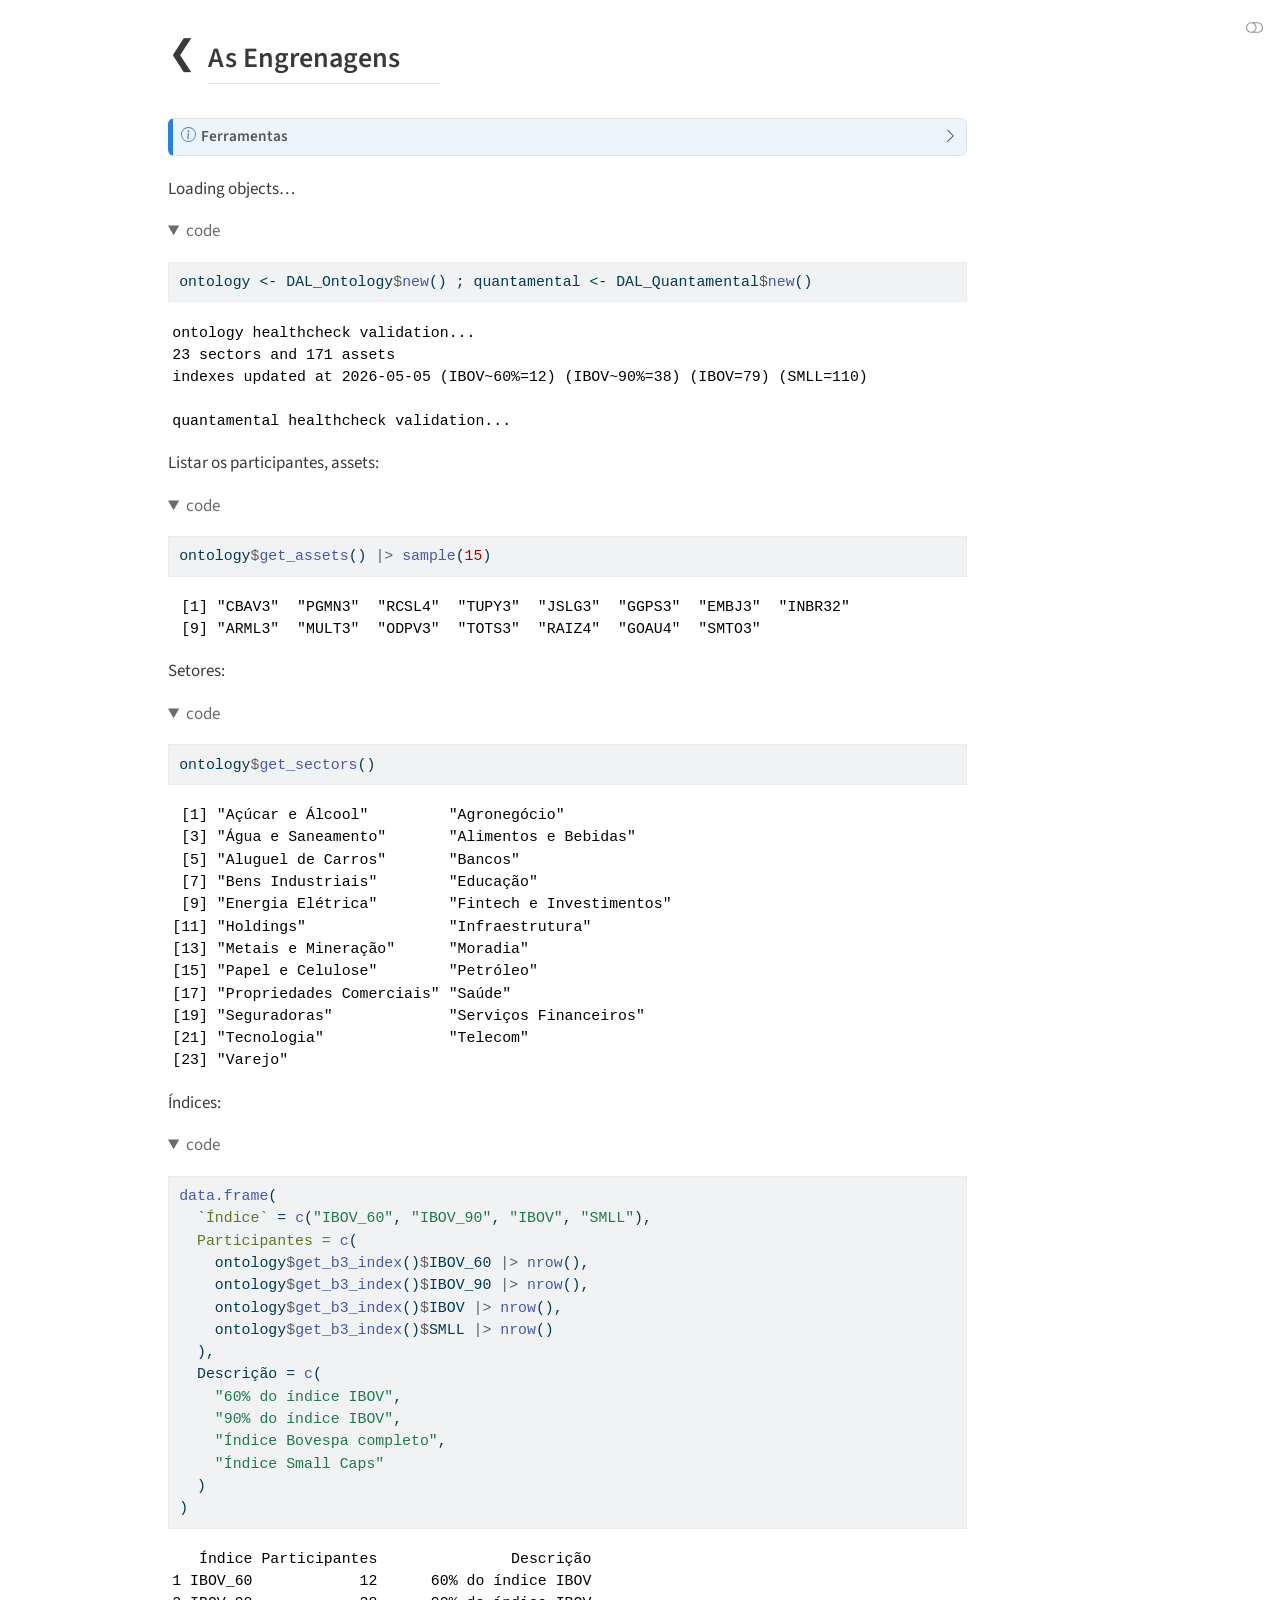
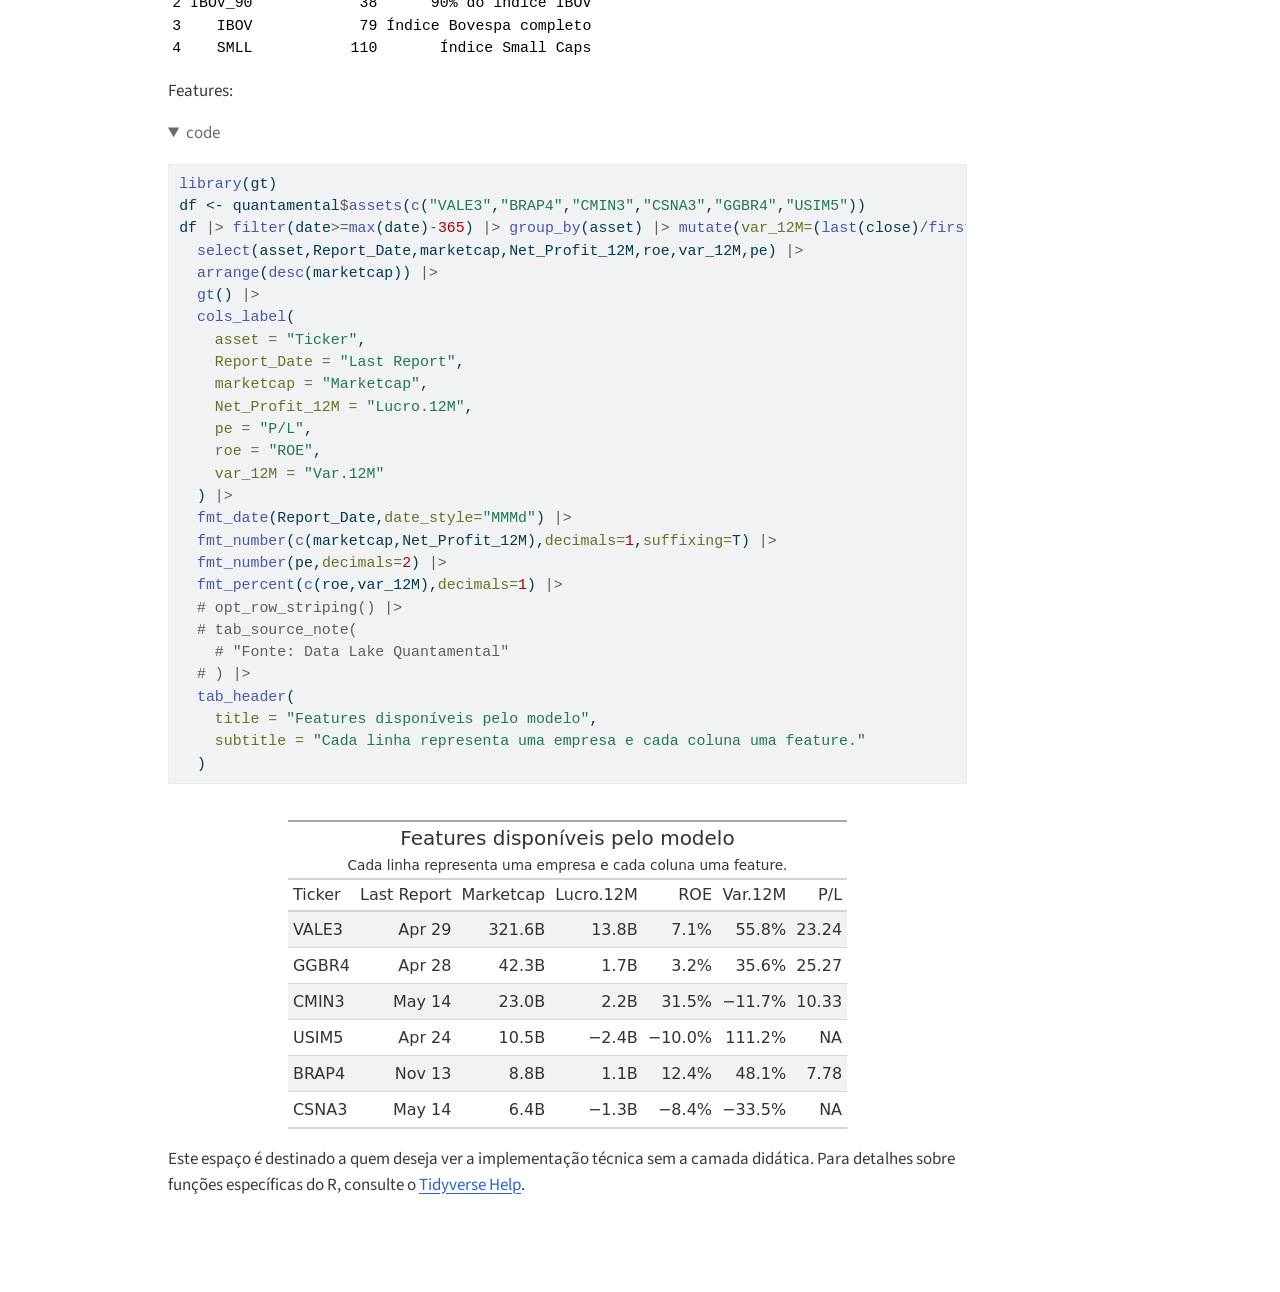
==== docs/coding.html @ 6155026a "time series" ====
<!DOCTYPE html>
<html xmlns="http://www.w3.org/1999/xhtml" lang="en" xml:lang="en"><head>

<meta charset="utf-8">
<meta name="generator" content="quarto-1.9.38">

<meta name="viewport" content="width=device-width, initial-scale=1.0, user-scalable=yes">


<title>coding</title>
<style>
/* Default styles provided by pandoc.
** See https://pandoc.org/MANUAL.html#variables-for-html for config info.
*/
code{white-space: pre-wrap;}
span.smallcaps{font-variant: small-caps;}
div.columns{display: flex; gap: min(4vw, 1.5em);}
div.column{flex: auto; overflow-x: auto;}
div.hanging-indent{margin-left: 1.5em; text-indent: -1.5em;}
ul.task-list{list-style: none;}
ul.task-list li input[type="checkbox"] {
  width: 0.8em;
  margin: 0 0.8em 0.2em -1em; /* quarto-specific, see https://github.com/quarto-dev/quarto-cli/issues/4556 */ 
  vertical-align: middle;
}
/* CSS for syntax highlighting */
html { -webkit-text-size-adjust: 100%; }
pre > code.sourceCode { white-space: pre; position: relative; }
pre > code.sourceCode > span { display: inline-block; line-height: 1.25; }
pre > code.sourceCode > span:empty { height: 1.2em; }
.sourceCode { overflow: visible; }
code.sourceCode > span { color: inherit; text-decoration: inherit; }
div.sourceCode { margin: 1em 0; }
pre.sourceCode { margin: 0; }
@media screen {
div.sourceCode { overflow: auto; }
}
@media print {
pre > code.sourceCode { white-space: pre-wrap; }
pre > code.sourceCode > span { text-indent: -5em; padding-left: 5em; }
}
pre.numberSource code
  { counter-reset: source-line 0; }
pre.numberSource code > span
  { position: relative; left: -4em; counter-increment: source-line; }
pre.numberSource code > span > a:first-child::before
  { content: counter(source-line);
    position: relative; left: -1em; text-align: right; vertical-align: baseline;
    border: none; display: inline-block;
    -webkit-touch-callout: none; -webkit-user-select: none;
    -khtml-user-select: none; -moz-user-select: none;
    -ms-user-select: none; user-select: none;
    padding: 0 4px; width: 4em;
  }
pre.numberSource { margin-left: 3em;  padding-left: 4px; }
div.sourceCode
  {   }
@media screen {
pre > code.sourceCode > span > a:first-child::before { text-decoration: underline; }
}
</style>


<script src="coding_files/libs/clipboard/clipboard.min.js"></script>
<script src="coding_files/libs/quarto-html/quarto.js" type="module"></script>
<script src="coding_files/libs/quarto-html/tabsets/tabsets.js" type="module"></script>
<script src="coding_files/libs/quarto-html/popper.min.js"></script>
<script src="coding_files/libs/quarto-html/tippy.umd.min.js"></script>
<script src="coding_files/libs/quarto-html/anchor.min.js"></script>
<link href="coding_files/libs/quarto-html/tippy.css" rel="stylesheet">
<link href="coding_files/libs/quarto-html/quarto-syntax-highlighting-15634bcf2e68342d4ad2dfa704d543f6.css" rel="stylesheet" class="quarto-color-scheme" id="quarto-text-highlighting-styles">
<link href="coding_files/libs/quarto-html/quarto-syntax-highlighting-dark-0a6b7249c26820e032cb0bd839ff02b1.css" rel="stylesheet" class="quarto-color-scheme quarto-color-alternate" id="quarto-text-highlighting-styles">
<link href="coding_files/libs/quarto-html/quarto-syntax-highlighting-15634bcf2e68342d4ad2dfa704d543f6.css" rel="stylesheet" class="quarto-color-scheme-extra" id="quarto-text-highlighting-styles">
<script src="coding_files/libs/bootstrap/bootstrap.min.js"></script>
<link href="coding_files/libs/bootstrap/bootstrap-icons.css" rel="stylesheet">
<link href="coding_files/libs/bootstrap/bootstrap-8ffd5f67044e5306d9846f29df41dda5.min.css" rel="stylesheet" append-hash="true" class="quarto-color-scheme" id="quarto-bootstrap" data-mode="light">
<link href="coding_files/libs/bootstrap/bootstrap-dark-5c12797cb2492709e4e4b8ddb1566284.min.css" rel="stylesheet" append-hash="true" class="quarto-color-scheme quarto-color-alternate" id="quarto-bootstrap" data-mode="dark">
<link href="coding_files/libs/bootstrap/bootstrap-8ffd5f67044e5306d9846f29df41dda5.min.css" rel="stylesheet" append-hash="true" class="quarto-color-scheme-extra" id="quarto-bootstrap" data-mode="light">


</head>

<body class="quarto-light"><script id="quarto-html-before-body" type="application/javascript">
    const toggleBodyColorMode = (bsSheetEl) => {
      const mode = bsSheetEl.getAttribute("data-mode");
      const bodyEl = window.document.querySelector("body");
      if (mode === "dark") {
        bodyEl.classList.add("quarto-dark");
        bodyEl.classList.remove("quarto-light");
      } else {
        bodyEl.classList.add("quarto-light");
        bodyEl.classList.remove("quarto-dark");
      }
    }
    const toggleBodyColorPrimary = () => {
      const bsSheetEl = window.document.querySelector("link#quarto-bootstrap:not([rel=disabled-stylesheet])");
      if (bsSheetEl) {
        toggleBodyColorMode(bsSheetEl);
      }
    }
    const setColorSchemeToggle = (alternate) => {
      const toggles = window.document.querySelectorAll('.quarto-color-scheme-toggle');
      for (let i=0; i < toggles.length; i++) {
        const toggle = toggles[i];
        if (toggle) {
          if (alternate) {
            toggle.classList.add("alternate");
          } else {
            toggle.classList.remove("alternate");
          }
        }
      }
    };
    const toggleColorMode = (alternate) => {
      // Switch the stylesheets
      const primaryStylesheets = window.document.querySelectorAll('link.quarto-color-scheme:not(.quarto-color-alternate)');
      const alternateStylesheets = window.document.querySelectorAll('link.quarto-color-scheme.quarto-color-alternate');
      manageTransitions('#quarto-margin-sidebar .nav-link', false);
      if (alternate) {
        // note: dark is layered on light, we don't disable primary!
        enableStylesheet(alternateStylesheets);
        for (const sheetNode of alternateStylesheets) {
          if (sheetNode.id === "quarto-bootstrap") {
            toggleBodyColorMode(sheetNode);
          }
        }
      } else {
        disableStylesheet(alternateStylesheets);
        enableStylesheet(primaryStylesheets)
        toggleBodyColorPrimary();
      }
      manageTransitions('#quarto-margin-sidebar .nav-link', true);
      // Switch the toggles
      setColorSchemeToggle(alternate)
      // Hack to workaround the fact that safari doesn't
      // properly recolor the scrollbar when toggling (#1455)
      if (navigator.userAgent.indexOf('Safari') > 0 && navigator.userAgent.indexOf('Chrome') == -1) {
        manageTransitions("body", false);
        window.scrollTo(0, 1);
        setTimeout(() => {
          window.scrollTo(0, 0);
          manageTransitions("body", true);
        }, 40);
      }
    }
    const disableStylesheet = (stylesheets) => {
      for (let i=0; i < stylesheets.length; i++) {
        const stylesheet = stylesheets[i];
        stylesheet.rel = 'disabled-stylesheet';
      }
    }
    const enableStylesheet = (stylesheets) => {
      for (let i=0; i < stylesheets.length; i++) {
        const stylesheet = stylesheets[i];
        if(stylesheet.rel !== 'stylesheet') { // for Chrome, which will still FOUC without this check
          stylesheet.rel = 'stylesheet';
        }
      }
    }
    const manageTransitions = (selector, allowTransitions) => {
      const els = window.document.querySelectorAll(selector);
      for (let i=0; i < els.length; i++) {
        const el = els[i];
        if (allowTransitions) {
          el.classList.remove('notransition');
        } else {
          el.classList.add('notransition');
        }
      }
    }
    const isFileUrl = () => {
      return window.location.protocol === 'file:';
    }
    const hasAlternateSentinel = () => {
      let styleSentinel = getColorSchemeSentinel();
      if (styleSentinel !== null) {
        return styleSentinel === "alternate";
      } else {
        return false;
      }
    }
    const setStyleSentinel = (alternate) => {
      const value = alternate ? "alternate" : "default";
      if (!isFileUrl()) {
        window.localStorage.setItem("quarto-color-scheme", value);
      } else {
        localAlternateSentinel = value;
      }
    }
    const getColorSchemeSentinel = () => {
      if (!isFileUrl()) {
        const storageValue = window.localStorage.getItem("quarto-color-scheme");
        return storageValue != null ? storageValue : localAlternateSentinel;
      } else {
        return localAlternateSentinel;
      }
    }
    const toggleGiscusIfUsed = (isAlternate, darkModeDefault) => {
      const baseTheme = document.querySelector('#giscus-base-theme')?.value ?? 'light';
      const alternateTheme = document.querySelector('#giscus-alt-theme')?.value ?? 'dark';
      let newTheme = '';
      if(authorPrefersDark) {
        newTheme = isAlternate ? baseTheme : alternateTheme;
      } else {
        newTheme = isAlternate ? alternateTheme : baseTheme;
      }
      const changeGiscusTheme = () => {
        // From: https://github.com/giscus/giscus/issues/336
        const sendMessage = (message) => {
          const iframe = document.querySelector('iframe.giscus-frame');
          if (!iframe) return;
          iframe.contentWindow.postMessage({ giscus: message }, 'https://giscus.app');
        }
        sendMessage({
          setConfig: {
            theme: newTheme
          }
        });
      }
      const isGiscussLoaded = window.document.querySelector('iframe.giscus-frame') !== null;
      if (isGiscussLoaded) {
        changeGiscusTheme();
      }
    };
    const authorPrefersDark = false;
    const darkModeDefault = authorPrefersDark;
      document.querySelector('link#quarto-text-highlighting-styles.quarto-color-scheme-extra').rel = 'disabled-stylesheet';
      document.querySelector('link#quarto-bootstrap.quarto-color-scheme-extra').rel = 'disabled-stylesheet';
    let localAlternateSentinel = darkModeDefault ? 'alternate' : 'default';
    // Dark / light mode switch
    window.quartoToggleColorScheme = () => {
      // Read the current dark / light value
      let toAlternate = !hasAlternateSentinel();
      toggleColorMode(toAlternate);
      setStyleSentinel(toAlternate);
      toggleGiscusIfUsed(toAlternate, darkModeDefault);
      window.dispatchEvent(new Event('resize'));
    };
    // Switch to dark mode if need be
    if (hasAlternateSentinel()) {
      toggleColorMode(true);
    } else {
      toggleColorMode(false);
    }
  </script>

<div id="quarto-content" class="page-columns page-rows-contents page-layout-article">
<div id="quarto-margin-sidebar" class="sidebar margin-sidebar zindex-bottom">
  
</div>
<main class="content" id="quarto-document-content">





<style>

.page-header {
    display: flex;
    align-items: center;
    gap: 12px;
    margin: 20px 0 30px 0;
}

.page-header h2 {
    margin: 0;
    line-height: 1.1;
}

.back-button {
    font-size: 2rem;
    text-decoration: none;
    color: inherit;
    line-height: 1;
    display: flex;
    align-items: center;
    justify-content: center;
    transition: 0.2s;
}

.back-button:hover {
    color: #0d6efd;
    transform: translateX(-2px);
}

</style>
<div class="page-header">
<p><a class="back-button" href="index.html" title="Back to Home"> ❮ </a></p>
<h2 class="anchored">
As Engrenagens
</h2>
</div>
<div class="callout callout-style-default callout-note callout-titled">
<div class="callout-header d-flex align-content-center collapsed" data-bs-toggle="collapse" data-bs-target=".callout-1-contents" aria-controls="callout-1" aria-expanded="false" aria-label="Toggle callout">
<div class="callout-icon-container">
<i class="callout-icon"></i>
</div>
<div class="callout-title-container flex-fill">
<span class="screen-reader-only">Note</span>Ferramentas
</div>
<div class="callout-btn-toggle d-inline-block border-0 py-1 ps-1 pe-0 float-end"><i class="callout-toggle"></i></div>
</div>
<div id="callout-1" class="callout-1-contents callout-collapse collapse">
<div class="callout-body-container callout-body">
<p>Este espaço é destinado a quem deseja ver a implementação técnica sem a camada didática.</p>
<p>Para detalhes sobre funções específicas do R, consulte o <a href="https://www.tidyverse.org/help/">Tidyverse Help</a>.</p>
</div>
</div>
</div>
<p>Loading objects…</p>
<div class="cell">
<details open="" class="code-fold">
<summary>code</summary>
<div class="code-copy-outer-scaffold"><div class="sourceCode cell-code" id="cb1"><pre class="sourceCode r code-with-copy"><code class="sourceCode r"><span id="cb1-1"><a href="#cb1-1" aria-hidden="true" tabindex="-1"></a>ontology <span class="ot">&lt;-</span> DAL_Ontology<span class="sc">$</span><span class="fu">new</span>() ; quantamental <span class="ot">&lt;-</span> DAL_Quantamental<span class="sc">$</span><span class="fu">new</span>()</span></code></pre></div><button title="Copy to Clipboard" class="code-copy-button"><i class="bi"></i></button></div>
</details>
<div class="cell-output cell-output-stdout">
<pre><code>ontology healthcheck validation...
23 sectors and 171 assets 
indexes updated at 2026-05-05 (IBOV~60%=12) (IBOV~90%=38) (IBOV=79) (SMLL=110) </code></pre>
</div>
<div class="cell-output cell-output-stdout">
<pre><code>quantamental healthcheck validation...</code></pre>
</div>
</div>
<p>Listar os participantes, assets:</p>
<div class="cell">
<details open="" class="code-fold">
<summary>code</summary>
<div class="code-copy-outer-scaffold"><div class="sourceCode cell-code" id="cb4"><pre class="sourceCode r code-with-copy"><code class="sourceCode r"><span id="cb4-1"><a href="#cb4-1" aria-hidden="true" tabindex="-1"></a>ontology<span class="sc">$</span><span class="fu">get_assets</span>() <span class="sc">|&gt;</span> <span class="fu">sample</span>(<span class="dv">15</span>)</span></code></pre></div><button title="Copy to Clipboard" class="code-copy-button"><i class="bi"></i></button></div>
</details>
<div class="cell-output cell-output-stdout">
<pre><code> [1] "CBAV3"  "PGMN3"  "RCSL4"  "TUPY3"  "JSLG3"  "GGPS3"  "EMBJ3"  "INBR32"
 [9] "ARML3"  "MULT3"  "ODPV3"  "TOTS3"  "RAIZ4"  "GOAU4"  "SMTO3" </code></pre>
</div>
</div>
<p>Setores:</p>
<div class="cell">
<details open="" class="code-fold">
<summary>code</summary>
<div class="code-copy-outer-scaffold"><div class="sourceCode cell-code" id="cb6"><pre class="sourceCode r code-with-copy"><code class="sourceCode r"><span id="cb6-1"><a href="#cb6-1" aria-hidden="true" tabindex="-1"></a>ontology<span class="sc">$</span><span class="fu">get_sectors</span>()</span></code></pre></div><button title="Copy to Clipboard" class="code-copy-button"><i class="bi"></i></button></div>
</details>
<div class="cell-output cell-output-stdout">
<pre><code> [1] "Açúcar e Álcool"         "Agronegócio"            
 [3] "Água e Saneamento"       "Alimentos e Bebidas"    
 [5] "Aluguel de Carros"       "Bancos"                 
 [7] "Bens Industriais"        "Educação"               
 [9] "Energia Elétrica"        "Fintech e Investimentos"
[11] "Holdings"                "Infraestrutura"         
[13] "Metais e Mineração"      "Moradia"                
[15] "Papel e Celulose"        "Petróleo"               
[17] "Propriedades Comerciais" "Saúde"                  
[19] "Seguradoras"             "Serviços Financeiros"   
[21] "Tecnologia"              "Telecom"                
[23] "Varejo"                 </code></pre>
</div>
</div>
<p>Índices:</p>
<div class="cell">
<details open="" class="code-fold">
<summary>code</summary>
<div class="code-copy-outer-scaffold"><div class="sourceCode cell-code" id="cb8"><pre class="sourceCode r code-with-copy"><code class="sourceCode r"><span id="cb8-1"><a href="#cb8-1" aria-hidden="true" tabindex="-1"></a><span class="fu">data.frame</span>(</span>
<span id="cb8-2"><a href="#cb8-2" aria-hidden="true" tabindex="-1"></a>  <span class="st">`</span><span class="at">Índice</span><span class="st">`</span> <span class="ot">=</span> <span class="fu">c</span>(<span class="st">"IBOV_60"</span>, <span class="st">"IBOV_90"</span>, <span class="st">"IBOV"</span>, <span class="st">"SMLL"</span>),</span>
<span id="cb8-3"><a href="#cb8-3" aria-hidden="true" tabindex="-1"></a>  <span class="at">Participantes =</span> <span class="fu">c</span>(</span>
<span id="cb8-4"><a href="#cb8-4" aria-hidden="true" tabindex="-1"></a>    ontology<span class="sc">$</span><span class="fu">get_b3_index</span>()<span class="sc">$</span>IBOV_60 <span class="sc">|&gt;</span> <span class="fu">nrow</span>(),</span>
<span id="cb8-5"><a href="#cb8-5" aria-hidden="true" tabindex="-1"></a>    ontology<span class="sc">$</span><span class="fu">get_b3_index</span>()<span class="sc">$</span>IBOV_90 <span class="sc">|&gt;</span> <span class="fu">nrow</span>(),</span>
<span id="cb8-6"><a href="#cb8-6" aria-hidden="true" tabindex="-1"></a>    ontology<span class="sc">$</span><span class="fu">get_b3_index</span>()<span class="sc">$</span>IBOV <span class="sc">|&gt;</span> <span class="fu">nrow</span>(),</span>
<span id="cb8-7"><a href="#cb8-7" aria-hidden="true" tabindex="-1"></a>    ontology<span class="sc">$</span><span class="fu">get_b3_index</span>()<span class="sc">$</span>SMLL <span class="sc">|&gt;</span> <span class="fu">nrow</span>()</span>
<span id="cb8-8"><a href="#cb8-8" aria-hidden="true" tabindex="-1"></a>  ),</span>
<span id="cb8-9"><a href="#cb8-9" aria-hidden="true" tabindex="-1"></a>  Descrição <span class="ot">=</span> <span class="fu">c</span>(</span>
<span id="cb8-10"><a href="#cb8-10" aria-hidden="true" tabindex="-1"></a>    <span class="st">"60% do índice IBOV"</span>,</span>
<span id="cb8-11"><a href="#cb8-11" aria-hidden="true" tabindex="-1"></a>    <span class="st">"90% do índice IBOV"</span>,</span>
<span id="cb8-12"><a href="#cb8-12" aria-hidden="true" tabindex="-1"></a>    <span class="st">"Índice Bovespa completo"</span>,</span>
<span id="cb8-13"><a href="#cb8-13" aria-hidden="true" tabindex="-1"></a>    <span class="st">"Índice Small Caps"</span></span>
<span id="cb8-14"><a href="#cb8-14" aria-hidden="true" tabindex="-1"></a>  )</span>
<span id="cb8-15"><a href="#cb8-15" aria-hidden="true" tabindex="-1"></a>)</span></code></pre></div><button title="Copy to Clipboard" class="code-copy-button"><i class="bi"></i></button></div>
</details>
<div class="cell-output cell-output-stdout">
<pre><code>   Índice Participantes               Descrição
1 IBOV_60            12      60% do índice IBOV
2 IBOV_90            38      90% do índice IBOV
3    IBOV            79 Índice Bovespa completo
4    SMLL           110       Índice Small Caps</code></pre>
</div>
</div>
<p>Features:</p>
<div class="cell">
<details open="" class="code-fold">
<summary>code</summary>
<div class="code-copy-outer-scaffold"><div class="sourceCode cell-code" id="cb10"><pre class="sourceCode r code-with-copy"><code class="sourceCode r"><span id="cb10-1"><a href="#cb10-1" aria-hidden="true" tabindex="-1"></a><span class="fu">library</span>(gt)</span>
<span id="cb10-2"><a href="#cb10-2" aria-hidden="true" tabindex="-1"></a>df <span class="ot">&lt;-</span> quantamental<span class="sc">$</span><span class="fu">assets</span>(<span class="fu">c</span>(<span class="st">"VALE3"</span>,<span class="st">"BRAP4"</span>,<span class="st">"CMIN3"</span>,<span class="st">"CSNA3"</span>,<span class="st">"GGBR4"</span>,<span class="st">"USIM5"</span>))</span>
<span id="cb10-3"><a href="#cb10-3" aria-hidden="true" tabindex="-1"></a>df <span class="sc">|&gt;</span> <span class="fu">filter</span>(date<span class="sc">&gt;=</span><span class="fu">max</span>(date)<span class="sc">-</span><span class="dv">365</span>) <span class="sc">|&gt;</span> <span class="fu">group_by</span>(asset) <span class="sc">|&gt;</span> <span class="fu">mutate</span>(<span class="at">var_12M=</span>(<span class="fu">last</span>(close)<span class="sc">/</span><span class="fu">first</span>(close))<span class="sc">-</span><span class="dv">1</span>) <span class="sc">|&gt;</span> <span class="fu">filter</span>(date<span class="sc">==</span><span class="fu">max</span>(date)) <span class="sc">|&gt;</span> <span class="fu">ungroup</span>() <span class="sc">|&gt;</span> <span class="fu">mutate</span>(<span class="at">marketcap=</span>marketcap<span class="sc">*</span><span class="dv">1000</span>,<span class="at">Net_Profit_12M=</span>Net_Profit_12M<span class="sc">*</span><span class="dv">1000</span>) <span class="sc">|&gt;</span> </span>
<span id="cb10-4"><a href="#cb10-4" aria-hidden="true" tabindex="-1"></a>  <span class="fu">select</span>(asset,Report_Date,marketcap,Net_Profit_12M,roe,var_12M,pe) <span class="sc">|&gt;</span> </span>
<span id="cb10-5"><a href="#cb10-5" aria-hidden="true" tabindex="-1"></a>  <span class="fu">arrange</span>(<span class="fu">desc</span>(marketcap)) <span class="sc">|&gt;</span> </span>
<span id="cb10-6"><a href="#cb10-6" aria-hidden="true" tabindex="-1"></a>  <span class="fu">gt</span>() <span class="sc">|&gt;</span> </span>
<span id="cb10-7"><a href="#cb10-7" aria-hidden="true" tabindex="-1"></a>  <span class="fu">cols_label</span>(</span>
<span id="cb10-8"><a href="#cb10-8" aria-hidden="true" tabindex="-1"></a>    <span class="at">asset =</span> <span class="st">"Ticker"</span>,</span>
<span id="cb10-9"><a href="#cb10-9" aria-hidden="true" tabindex="-1"></a>    <span class="at">Report_Date =</span> <span class="st">"Last Report"</span>,</span>
<span id="cb10-10"><a href="#cb10-10" aria-hidden="true" tabindex="-1"></a>    <span class="at">marketcap =</span> <span class="st">"Marketcap"</span>,</span>
<span id="cb10-11"><a href="#cb10-11" aria-hidden="true" tabindex="-1"></a>    <span class="at">Net_Profit_12M =</span> <span class="st">"Lucro.12M"</span>,</span>
<span id="cb10-12"><a href="#cb10-12" aria-hidden="true" tabindex="-1"></a>    <span class="at">pe =</span> <span class="st">"P/L"</span>,</span>
<span id="cb10-13"><a href="#cb10-13" aria-hidden="true" tabindex="-1"></a>    <span class="at">roe =</span> <span class="st">"ROE"</span>,</span>
<span id="cb10-14"><a href="#cb10-14" aria-hidden="true" tabindex="-1"></a>    <span class="at">var_12M =</span> <span class="st">"Var.12M"</span></span>
<span id="cb10-15"><a href="#cb10-15" aria-hidden="true" tabindex="-1"></a>  ) <span class="sc">|&gt;</span></span>
<span id="cb10-16"><a href="#cb10-16" aria-hidden="true" tabindex="-1"></a>  <span class="fu">fmt_date</span>(Report_Date,<span class="at">date_style=</span><span class="st">"MMMd"</span>) <span class="sc">|&gt;</span></span>
<span id="cb10-17"><a href="#cb10-17" aria-hidden="true" tabindex="-1"></a>  <span class="fu">fmt_number</span>(<span class="fu">c</span>(marketcap,Net_Profit_12M),<span class="at">decimals=</span><span class="dv">1</span>,<span class="at">suffixing=</span>T) <span class="sc">|&gt;</span> </span>
<span id="cb10-18"><a href="#cb10-18" aria-hidden="true" tabindex="-1"></a>  <span class="fu">fmt_number</span>(pe,<span class="at">decimals=</span><span class="dv">2</span>) <span class="sc">|&gt;</span></span>
<span id="cb10-19"><a href="#cb10-19" aria-hidden="true" tabindex="-1"></a>  <span class="fu">fmt_percent</span>(<span class="fu">c</span>(roe,var_12M),<span class="at">decimals=</span><span class="dv">1</span>) <span class="sc">|&gt;</span></span>
<span id="cb10-20"><a href="#cb10-20" aria-hidden="true" tabindex="-1"></a>  <span class="co"># opt_row_striping() |&gt;</span></span>
<span id="cb10-21"><a href="#cb10-21" aria-hidden="true" tabindex="-1"></a>  <span class="co"># tab_source_note(</span></span>
<span id="cb10-22"><a href="#cb10-22" aria-hidden="true" tabindex="-1"></a>    <span class="co"># "Fonte: Data Lake Quantamental"</span></span>
<span id="cb10-23"><a href="#cb10-23" aria-hidden="true" tabindex="-1"></a>  <span class="co"># ) |&gt;</span></span>
<span id="cb10-24"><a href="#cb10-24" aria-hidden="true" tabindex="-1"></a>  <span class="fu">tab_header</span>(</span>
<span id="cb10-25"><a href="#cb10-25" aria-hidden="true" tabindex="-1"></a>    <span class="at">title =</span> <span class="st">"Features disponíveis pelo modelo"</span>,</span>
<span id="cb10-26"><a href="#cb10-26" aria-hidden="true" tabindex="-1"></a>    <span class="at">subtitle =</span> <span class="st">"Cada linha representa uma empresa e cada coluna uma feature."</span></span>
<span id="cb10-27"><a href="#cb10-27" aria-hidden="true" tabindex="-1"></a>  )</span></code></pre></div><button title="Copy to Clipboard" class="code-copy-button"><i class="bi"></i></button></div>
</details>
<div class="cell-output-display">
<div id="ezvszvtfka" style="padding-left:0px;padding-right:0px;padding-top:10px;padding-bottom:10px;overflow-x:auto;overflow-y:auto;width:auto;height:auto;">
<style>#ezvszvtfka table {
  font-family: system-ui, 'Segoe UI', Roboto, Helvetica, Arial, sans-serif, 'Apple Color Emoji', 'Segoe UI Emoji', 'Segoe UI Symbol', 'Noto Color Emoji';
  -webkit-font-smoothing: antialiased;
  -moz-osx-font-smoothing: grayscale;
}

#ezvszvtfka thead, #ezvszvtfka tbody, #ezvszvtfka tfoot, #ezvszvtfka tr, #ezvszvtfka td, #ezvszvtfka th {
  border-style: none;
}

#ezvszvtfka p {
  margin: 0;
  padding: 0;
}

#ezvszvtfka .gt_table {
  display: table;
  border-collapse: collapse;
  line-height: normal;
  margin-left: auto;
  margin-right: auto;
  color: #333333;
  font-size: 16px;
  font-weight: normal;
  font-style: normal;
  background-color: #FFFFFF;
  width: auto;
  border-top-style: solid;
  border-top-width: 2px;
  border-top-color: #A8A8A8;
  border-right-style: none;
  border-right-width: 2px;
  border-right-color: #D3D3D3;
  border-bottom-style: solid;
  border-bottom-width: 2px;
  border-bottom-color: #A8A8A8;
  border-left-style: none;
  border-left-width: 2px;
  border-left-color: #D3D3D3;
}

#ezvszvtfka .gt_caption {
  padding-top: 4px;
  padding-bottom: 4px;
}

#ezvszvtfka .gt_title {
  color: #333333;
  font-size: 125%;
  font-weight: initial;
  padding-top: 4px;
  padding-bottom: 4px;
  padding-left: 5px;
  padding-right: 5px;
  border-bottom-color: #FFFFFF;
  border-bottom-width: 0;
}

#ezvszvtfka .gt_subtitle {
  color: #333333;
  font-size: 85%;
  font-weight: initial;
  padding-top: 3px;
  padding-bottom: 5px;
  padding-left: 5px;
  padding-right: 5px;
  border-top-color: #FFFFFF;
  border-top-width: 0;
}

#ezvszvtfka .gt_heading {
  background-color: #FFFFFF;
  text-align: center;
  border-bottom-color: #FFFFFF;
  border-left-style: none;
  border-left-width: 1px;
  border-left-color: #D3D3D3;
  border-right-style: none;
  border-right-width: 1px;
  border-right-color: #D3D3D3;
}

#ezvszvtfka .gt_bottom_border {
  border-bottom-style: solid;
  border-bottom-width: 2px;
  border-bottom-color: #D3D3D3;
}

#ezvszvtfka .gt_col_headings {
  border-top-style: solid;
  border-top-width: 2px;
  border-top-color: #D3D3D3;
  border-bottom-style: solid;
  border-bottom-width: 2px;
  border-bottom-color: #D3D3D3;
  border-left-style: none;
  border-left-width: 1px;
  border-left-color: #D3D3D3;
  border-right-style: none;
  border-right-width: 1px;
  border-right-color: #D3D3D3;
}

#ezvszvtfka .gt_col_heading {
  color: #333333;
  background-color: #FFFFFF;
  font-size: 100%;
  font-weight: normal;
  text-transform: inherit;
  border-left-style: none;
  border-left-width: 1px;
  border-left-color: #D3D3D3;
  border-right-style: none;
  border-right-width: 1px;
  border-right-color: #D3D3D3;
  vertical-align: bottom;
  padding-top: 5px;
  padding-bottom: 6px;
  padding-left: 5px;
  padding-right: 5px;
  overflow-x: hidden;
}

#ezvszvtfka .gt_column_spanner_outer {
  color: #333333;
  background-color: #FFFFFF;
  font-size: 100%;
  font-weight: normal;
  text-transform: inherit;
  padding-top: 0;
  padding-bottom: 0;
  padding-left: 4px;
  padding-right: 4px;
}

#ezvszvtfka .gt_column_spanner_outer:first-child {
  padding-left: 0;
}

#ezvszvtfka .gt_column_spanner_outer:last-child {
  padding-right: 0;
}

#ezvszvtfka .gt_column_spanner {
  border-bottom-style: solid;
  border-bottom-width: 2px;
  border-bottom-color: #D3D3D3;
  vertical-align: bottom;
  padding-top: 5px;
  padding-bottom: 5px;
  overflow-x: hidden;
  display: inline-block;
  width: 100%;
}

#ezvszvtfka .gt_spanner_row {
  border-bottom-style: hidden;
}

#ezvszvtfka .gt_group_heading {
  padding-top: 8px;
  padding-bottom: 8px;
  padding-left: 5px;
  padding-right: 5px;
  color: #333333;
  background-color: #FFFFFF;
  font-size: 100%;
  font-weight: initial;
  text-transform: inherit;
  border-top-style: solid;
  border-top-width: 2px;
  border-top-color: #D3D3D3;
  border-bottom-style: solid;
  border-bottom-width: 2px;
  border-bottom-color: #D3D3D3;
  border-left-style: none;
  border-left-width: 1px;
  border-left-color: #D3D3D3;
  border-right-style: none;
  border-right-width: 1px;
  border-right-color: #D3D3D3;
  vertical-align: middle;
  text-align: left;
}

#ezvszvtfka .gt_empty_group_heading {
  padding: 0.5px;
  color: #333333;
  background-color: #FFFFFF;
  font-size: 100%;
  font-weight: initial;
  border-top-style: solid;
  border-top-width: 2px;
  border-top-color: #D3D3D3;
  border-bottom-style: solid;
  border-bottom-width: 2px;
  border-bottom-color: #D3D3D3;
  vertical-align: middle;
}

#ezvszvtfka .gt_from_md > :first-child {
  margin-top: 0;
}

#ezvszvtfka .gt_from_md > :last-child {
  margin-bottom: 0;
}

#ezvszvtfka .gt_row {
  padding-top: 8px;
  padding-bottom: 8px;
  padding-left: 5px;
  padding-right: 5px;
  margin: 10px;
  border-top-style: solid;
  border-top-width: 1px;
  border-top-color: #D3D3D3;
  border-left-style: none;
  border-left-width: 1px;
  border-left-color: #D3D3D3;
  border-right-style: none;
  border-right-width: 1px;
  border-right-color: #D3D3D3;
  vertical-align: middle;
  overflow-x: hidden;
}

#ezvszvtfka .gt_stub {
  color: #333333;
  background-color: #FFFFFF;
  font-size: 100%;
  font-weight: initial;
  text-transform: inherit;
  border-right-style: solid;
  border-right-width: 2px;
  border-right-color: #D3D3D3;
  padding-left: 5px;
  padding-right: 5px;
}

#ezvszvtfka .gt_stub_row_group {
  color: #333333;
  background-color: #FFFFFF;
  font-size: 100%;
  font-weight: initial;
  text-transform: inherit;
  border-right-style: solid;
  border-right-width: 2px;
  border-right-color: #D3D3D3;
  padding-left: 5px;
  padding-right: 5px;
  vertical-align: top;
}

#ezvszvtfka .gt_row_group_first td {
  border-top-width: 2px;
}

#ezvszvtfka .gt_row_group_first th {
  border-top-width: 2px;
}

#ezvszvtfka .gt_summary_row {
  color: #333333;
  background-color: #FFFFFF;
  text-transform: inherit;
  padding-top: 8px;
  padding-bottom: 8px;
  padding-left: 5px;
  padding-right: 5px;
}

#ezvszvtfka .gt_first_summary_row {
  border-top-style: solid;
  border-top-color: #D3D3D3;
}

#ezvszvtfka .gt_first_summary_row.thick {
  border-top-width: 2px;
}

#ezvszvtfka .gt_last_summary_row {
  padding-top: 8px;
  padding-bottom: 8px;
  padding-left: 5px;
  padding-right: 5px;
  border-bottom-style: solid;
  border-bottom-width: 2px;
  border-bottom-color: #D3D3D3;
}

#ezvszvtfka .gt_grand_summary_row {
  color: #333333;
  background-color: #FFFFFF;
  text-transform: inherit;
  padding-top: 8px;
  padding-bottom: 8px;
  padding-left: 5px;
  padding-right: 5px;
}

#ezvszvtfka .gt_first_grand_summary_row {
  padding-top: 8px;
  padding-bottom: 8px;
  padding-left: 5px;
  padding-right: 5px;
  border-top-style: double;
  border-top-width: 6px;
  border-top-color: #D3D3D3;
}

#ezvszvtfka .gt_last_grand_summary_row_top {
  padding-top: 8px;
  padding-bottom: 8px;
  padding-left: 5px;
  padding-right: 5px;
  border-bottom-style: double;
  border-bottom-width: 6px;
  border-bottom-color: #D3D3D3;
}

#ezvszvtfka .gt_striped {
  background-color: rgba(128, 128, 128, 0.05);
}

#ezvszvtfka .gt_table_body {
  border-top-style: solid;
  border-top-width: 2px;
  border-top-color: #D3D3D3;
  border-bottom-style: solid;
  border-bottom-width: 2px;
  border-bottom-color: #D3D3D3;
}

#ezvszvtfka .gt_footnotes {
  color: #333333;
  background-color: #FFFFFF;
  border-bottom-style: none;
  border-bottom-width: 2px;
  border-bottom-color: #D3D3D3;
  border-left-style: none;
  border-left-width: 2px;
  border-left-color: #D3D3D3;
  border-right-style: none;
  border-right-width: 2px;
  border-right-color: #D3D3D3;
}

#ezvszvtfka .gt_footnote {
  margin: 0px;
  font-size: 90%;
  padding-top: 4px;
  padding-bottom: 4px;
  padding-left: 5px;
  padding-right: 5px;
}

#ezvszvtfka .gt_sourcenotes {
  color: #333333;
  background-color: #FFFFFF;
  border-bottom-style: none;
  border-bottom-width: 2px;
  border-bottom-color: #D3D3D3;
  border-left-style: none;
  border-left-width: 2px;
  border-left-color: #D3D3D3;
  border-right-style: none;
  border-right-width: 2px;
  border-right-color: #D3D3D3;
}

#ezvszvtfka .gt_sourcenote {
  font-size: 90%;
  padding-top: 4px;
  padding-bottom: 4px;
  padding-left: 5px;
  padding-right: 5px;
}

#ezvszvtfka .gt_left {
  text-align: left;
}

#ezvszvtfka .gt_center {
  text-align: center;
}

#ezvszvtfka .gt_right {
  text-align: right;
  font-variant-numeric: tabular-nums;
}

#ezvszvtfka .gt_font_normal {
  font-weight: normal;
}

#ezvszvtfka .gt_font_bold {
  font-weight: bold;
}

#ezvszvtfka .gt_font_italic {
  font-style: italic;
}

#ezvszvtfka .gt_super {
  font-size: 65%;
}

#ezvszvtfka .gt_footnote_marks {
  font-size: 75%;
  vertical-align: 0.4em;
  position: initial;
}

#ezvszvtfka .gt_asterisk {
  font-size: 100%;
  vertical-align: 0;
}

#ezvszvtfka .gt_indent_1 {
  text-indent: 5px;
}

#ezvszvtfka .gt_indent_2 {
  text-indent: 10px;
}

#ezvszvtfka .gt_indent_3 {
  text-indent: 15px;
}

#ezvszvtfka .gt_indent_4 {
  text-indent: 20px;
}

#ezvszvtfka .gt_indent_5 {
  text-indent: 25px;
}

#ezvszvtfka .katex-display {
  display: inline-flex !important;
  margin-bottom: 0.75em !important;
}

#ezvszvtfka div.Reactable > div.rt-table > div.rt-thead > div.rt-tr.rt-tr-group-header > div.rt-th-group:after {
  height: 0px !important;
}
</style>

<table class="gt_table caption-top table table-sm table-striped small" data-quarto-bootstrap="false">
<thead>
<tr class="gt_heading header">
<td colspan="7" class="gt_heading gt_title gt_font_normal">Features disponíveis pelo modelo</td>
</tr>
<tr class="gt_heading even">
<td colspan="7" class="gt_heading gt_subtitle gt_font_normal gt_bottom_border">Cada linha representa uma empresa e cada coluna uma feature.</td>
</tr>
<tr class="gt_col_headings header">
<th id="asset" class="gt_col_heading gt_columns_bottom_border gt_left" data-quarto-table-cell-role="th" scope="col">Ticker</th>
<th id="Report_Date" class="gt_col_heading gt_columns_bottom_border gt_right" data-quarto-table-cell-role="th" scope="col">Last Report</th>
<th id="marketcap" class="gt_col_heading gt_columns_bottom_border gt_right" data-quarto-table-cell-role="th" scope="col">Marketcap</th>
<th id="Net_Profit_12M" class="gt_col_heading gt_columns_bottom_border gt_right" data-quarto-table-cell-role="th" scope="col">Lucro.12M</th>
<th id="roe" class="gt_col_heading gt_columns_bottom_border gt_right" data-quarto-table-cell-role="th" scope="col">ROE</th>
<th id="var_12M" class="gt_col_heading gt_columns_bottom_border gt_right" data-quarto-table-cell-role="th" scope="col">Var.12M</th>
<th id="pe" class="gt_col_heading gt_columns_bottom_border gt_right" data-quarto-table-cell-role="th" scope="col">P/L</th>
</tr>
</thead>
<tbody class="gt_table_body">
<tr class="odd">
<td class="gt_row gt_left" headers="asset">VALE3</td>
<td class="gt_row gt_right" headers="Report_Date">Apr 29</td>
<td class="gt_row gt_right" headers="marketcap">321.6B</td>
<td class="gt_row gt_right" headers="Net_Profit_12M">13.8B</td>
<td class="gt_row gt_right" headers="roe">7.1%</td>
<td class="gt_row gt_right" headers="var_12M">55.8%</td>
<td class="gt_row gt_right" headers="pe">23.24</td>
</tr>
<tr class="even">
<td class="gt_row gt_left" headers="asset">GGBR4</td>
<td class="gt_row gt_right" headers="Report_Date">Apr 28</td>
<td class="gt_row gt_right" headers="marketcap">42.3B</td>
<td class="gt_row gt_right" headers="Net_Profit_12M">1.7B</td>
<td class="gt_row gt_right" headers="roe">3.2%</td>
<td class="gt_row gt_right" headers="var_12M">35.6%</td>
<td class="gt_row gt_right" headers="pe">25.27</td>
</tr>
<tr class="odd">
<td class="gt_row gt_left" headers="asset">CMIN3</td>
<td class="gt_row gt_right" headers="Report_Date">May 14</td>
<td class="gt_row gt_right" headers="marketcap">23.0B</td>
<td class="gt_row gt_right" headers="Net_Profit_12M">2.2B</td>
<td class="gt_row gt_right" headers="roe">31.5%</td>
<td class="gt_row gt_right" headers="var_12M">−11.7%</td>
<td class="gt_row gt_right" headers="pe">10.33</td>
</tr>
<tr class="even">
<td class="gt_row gt_left" headers="asset">USIM5</td>
<td class="gt_row gt_right" headers="Report_Date">Apr 24</td>
<td class="gt_row gt_right" headers="marketcap">10.5B</td>
<td class="gt_row gt_right" headers="Net_Profit_12M">−2.4B</td>
<td class="gt_row gt_right" headers="roe">−10.0%</td>
<td class="gt_row gt_right" headers="var_12M">111.2%</td>
<td class="gt_row gt_right" headers="pe">NA</td>
</tr>
<tr class="odd">
<td class="gt_row gt_left" headers="asset">BRAP4</td>
<td class="gt_row gt_right" headers="Report_Date">Nov 13</td>
<td class="gt_row gt_right" headers="marketcap">8.8B</td>
<td class="gt_row gt_right" headers="Net_Profit_12M">1.1B</td>
<td class="gt_row gt_right" headers="roe">12.4%</td>
<td class="gt_row gt_right" headers="var_12M">48.1%</td>
<td class="gt_row gt_right" headers="pe">7.78</td>
</tr>
<tr class="even">
<td class="gt_row gt_left" headers="asset">CSNA3</td>
<td class="gt_row gt_right" headers="Report_Date">May 14</td>
<td class="gt_row gt_right" headers="marketcap">6.4B</td>
<td class="gt_row gt_right" headers="Net_Profit_12M">−1.3B</td>
<td class="gt_row gt_right" headers="roe">−8.4%</td>
<td class="gt_row gt_right" headers="var_12M">−33.5%</td>
<td class="gt_row gt_right" headers="pe">NA</td>
</tr>
</tbody>
</table>

</div>
</div>
</div>
<p>Este espaço é destinado a quem deseja ver a implementação técnica sem a camada didática. Para detalhes sobre funções específicas do R, consulte o <a href="https://www.tidyverse.org/help/">Tidyverse Help</a>.</p>

</main>
<!-- /main column -->
<script id="quarto-html-after-body" type="application/javascript">
  window.document.addEventListener("DOMContentLoaded", function (event) {
    // Ensure there is a toggle, if there isn't float one in the top right
    if (window.document.querySelector('.quarto-color-scheme-toggle') === null) {
      const a = window.document.createElement('a');
      a.classList.add('top-right');
      a.classList.add('quarto-color-scheme-toggle');
      a.href = "";
      a.onclick = function() { try { window.quartoToggleColorScheme(); } catch {} return false; };
      const i = window.document.createElement("i");
      i.classList.add('bi');
      a.appendChild(i);
      window.document.body.appendChild(a);
    }
    setColorSchemeToggle(hasAlternateSentinel())
    const icon = "";
    const anchorJS = new window.AnchorJS();
    anchorJS.options = {
      placement: 'right',
      icon: icon
    };
    anchorJS.add('.anchored');
    const isCodeAnnotation = (el) => {
      for (const clz of el.classList) {
        if (clz.startsWith('code-annotation-')) {                     
          return true;
        }
      }
      return false;
    }
    const onCopySuccess = function(e) {
      // button target
      const button = e.trigger;
      // don't keep focus
      button.blur();
      // flash "checked"
      button.classList.add('code-copy-button-checked');
      var currentTitle = button.getAttribute("title");
      button.setAttribute("title", "Copied!");
      let tooltip;
      if (window.bootstrap) {
        button.setAttribute("data-bs-toggle", "tooltip");
        button.setAttribute("data-bs-placement", "left");
        button.setAttribute("data-bs-title", "Copied!");
        tooltip = new bootstrap.Tooltip(button, 
          { trigger: "manual", 
            customClass: "code-copy-button-tooltip",
            offset: [0, -8]});
        tooltip.show();    
      }
      setTimeout(function() {
        if (tooltip) {
          tooltip.hide();
          button.removeAttribute("data-bs-title");
          button.removeAttribute("data-bs-toggle");
          button.removeAttribute("data-bs-placement");
        }
        button.setAttribute("title", currentTitle);
        button.classList.remove('code-copy-button-checked');
      }, 1000);
      // clear code selection
      e.clearSelection();
    }
    const getTextToCopy = function(trigger) {
      const outerScaffold = trigger.parentElement.cloneNode(true);
      const codeEl = outerScaffold.querySelector('code');
      for (const childEl of codeEl.children) {
        if (isCodeAnnotation(childEl)) {
          childEl.remove();
        }
      }
      return codeEl.innerText;
    }
    const clipboard = new window.ClipboardJS('.code-copy-button:not([data-in-quarto-modal])', {
      text: getTextToCopy
    });
    clipboard.on('success', onCopySuccess);
    if (window.document.getElementById('quarto-embedded-source-code-modal')) {
      const clipboardModal = new window.ClipboardJS('.code-copy-button[data-in-quarto-modal]', {
        text: getTextToCopy,
        container: window.document.getElementById('quarto-embedded-source-code-modal')
      });
      clipboardModal.on('success', onCopySuccess);
    }
      var localhostRegex = new RegExp(/^(?:http|https):\/\/localhost\:?[0-9]*\//);
      var mailtoRegex = new RegExp(/^mailto:/);
        var filterRegex = new RegExp('/' + window.location.host + '/');
      var isInternal = (href) => {
          return filterRegex.test(href) || localhostRegex.test(href) || mailtoRegex.test(href);
      }
      // Inspect non-navigation links and adorn them if external
     var links = window.document.querySelectorAll('a[href]:not(.nav-link):not(.navbar-brand):not(.toc-action):not(.sidebar-link):not(.sidebar-item-toggle):not(.pagination-link):not(.no-external):not([aria-hidden]):not(.dropdown-item):not(.quarto-navigation-tool):not(.about-link)');
      for (var i=0; i<links.length; i++) {
        const link = links[i];
        if (!isInternal(link.href)) {
          // undo the damage that might have been done by quarto-nav.js in the case of
          // links that we want to consider external
          if (link.dataset.originalHref !== undefined) {
            link.href = link.dataset.originalHref;
          }
        }
      }
    function tippyHover(el, contentFn, onTriggerFn, onUntriggerFn) {
      const config = {
        allowHTML: true,
        maxWidth: 500,
        delay: 100,
        arrow: false,
        appendTo: function(el) {
            return el.parentElement;
        },
        interactive: true,
        interactiveBorder: 10,
        theme: 'quarto',
        placement: 'bottom-start',
      };
      if (contentFn) {
        config.content = contentFn;
      }
      if (onTriggerFn) {
        config.onTrigger = onTriggerFn;
      }
      if (onUntriggerFn) {
        config.onUntrigger = onUntriggerFn;
      }
      window.tippy(el, config); 
    }
    const noterefs = window.document.querySelectorAll('a[role="doc-noteref"]');
    for (var i=0; i<noterefs.length; i++) {
      const ref = noterefs[i];
      tippyHover(ref, function() {
        // use id or data attribute instead here
        let href = ref.getAttribute('data-footnote-href') || ref.getAttribute('href');
        try { href = new URL(href).hash; } catch {}
        const id = href.replace(/^#\/?/, "");
        const note = window.document.getElementById(id);
        if (note) {
          return note.innerHTML;
        } else {
          return "";
        }
      });
    }
    const xrefs = window.document.querySelectorAll('a.quarto-xref');
    const processXRef = (id, note) => {
      // Strip column container classes
      const stripColumnClz = (el) => {
        el.classList.remove("page-full", "page-columns");
        if (el.children) {
          for (const child of el.children) {
            stripColumnClz(child);
          }
        }
      }
      stripColumnClz(note)
      if (id === null || id.startsWith('sec-')) {
        // Special case sections, only their first couple elements
        const container = document.createElement("div");
        if (note.children && note.children.length > 2) {
          container.appendChild(note.children[0].cloneNode(true));
          for (let i = 1; i < note.children.length; i++) {
            const child = note.children[i];
            if (child.tagName === "P" && child.innerText === "") {
              continue;
            } else {
              container.appendChild(child.cloneNode(true));
              break;
            }
          }
          if (window.Quarto?.typesetMath) {
            window.Quarto.typesetMath(container);
          }
          return container.innerHTML
        } else {
          if (window.Quarto?.typesetMath) {
            window.Quarto.typesetMath(note);
          }
          return note.innerHTML;
        }
      } else {
        // Remove any anchor links if they are present
        const anchorLink = note.querySelector('a.anchorjs-link');
        if (anchorLink) {
          anchorLink.remove();
        }
        if (window.Quarto?.typesetMath) {
          window.Quarto.typesetMath(note);
        }
        if (note.classList.contains("callout")) {
          return note.outerHTML;
        } else {
          return note.innerHTML;
        }
      }
    }
    for (var i=0; i<xrefs.length; i++) {
      const xref = xrefs[i];
      tippyHover(xref, undefined, function(instance) {
        instance.disable();
        let url = xref.getAttribute('href');
        let hash = undefined; 
        if (url.startsWith('#')) {
          hash = url;
        } else {
          try { hash = new URL(url).hash; } catch {}
        }
        if (hash) {
          const id = hash.replace(/^#\/?/, "");
          const note = window.document.getElementById(id);
          if (note !== null) {
            try {
              const html = processXRef(id, note.cloneNode(true));
              instance.setContent(html);
            } finally {
              instance.enable();
              instance.show();
            }
          } else {
            // See if we can fetch this
            fetch(url.split('#')[0])
            .then(res => res.text())
            .then(html => {
              const parser = new DOMParser();
              const htmlDoc = parser.parseFromString(html, "text/html");
              const note = htmlDoc.getElementById(id);
              if (note !== null) {
                const html = processXRef(id, note);
                instance.setContent(html);
              } 
            }).finally(() => {
              instance.enable();
              instance.show();
            });
          }
        } else {
          // See if we can fetch a full url (with no hash to target)
          // This is a special case and we should probably do some content thinning / targeting
          fetch(url)
          .then(res => res.text())
          .then(html => {
            const parser = new DOMParser();
            const htmlDoc = parser.parseFromString(html, "text/html");
            const note = htmlDoc.querySelector('main.content');
            if (note !== null) {
              // This should only happen for chapter cross references
              // (since there is no id in the URL)
              // remove the first header
              if (note.children.length > 0 && note.children[0].tagName === "HEADER") {
                note.children[0].remove();
              }
              const html = processXRef(null, note);
              instance.setContent(html);
            } 
          }).finally(() => {
            instance.enable();
            instance.show();
          });
        }
      }, function(instance) {
      });
    }
        let selectedAnnoteEl;
        const selectorForAnnotation = ( cell, annotation) => {
          let cellAttr = 'data-code-cell="' + cell + '"';
          let lineAttr = 'data-code-annotation="' +  annotation + '"';
          const selector = 'span[' + cellAttr + '][' + lineAttr + ']';
          return selector;
        }
        const selectCodeLines = (annoteEl) => {
          const doc = window.document;
          const targetCell = annoteEl.getAttribute("data-target-cell");
          const targetAnnotation = annoteEl.getAttribute("data-target-annotation");
          const annoteSpan = window.document.querySelector(selectorForAnnotation(targetCell, targetAnnotation));
          const lines = annoteSpan.getAttribute("data-code-lines").split(",");
          const lineIds = lines.map((line) => {
            return targetCell + "-" + line;
          })
          let top = null;
          let height = null;
          let parent = null;
          if (lineIds.length > 0) {
              //compute the position of the single el (top and bottom and make a div)
              const el = window.document.getElementById(lineIds[0]);
              top = el.offsetTop;
              height = el.offsetHeight;
              parent = el.parentElement.parentElement;
            if (lineIds.length > 1) {
              const lastEl = window.document.getElementById(lineIds[lineIds.length - 1]);
              const bottom = lastEl.offsetTop + lastEl.offsetHeight;
              height = bottom - top;
            }
            if (top !== null && height !== null && parent !== null) {
              // cook up a div (if necessary) and position it 
              let div = window.document.getElementById("code-annotation-line-highlight");
              if (div === null) {
                div = window.document.createElement("div");
                div.setAttribute("id", "code-annotation-line-highlight");
                div.style.position = 'absolute';
                parent.appendChild(div);
              }
              div.style.top = top - 2 + "px";
              div.style.height = height + 4 + "px";
              div.style.left = 0;
              let gutterDiv = window.document.getElementById("code-annotation-line-highlight-gutter");
              if (gutterDiv === null) {
                gutterDiv = window.document.createElement("div");
                gutterDiv.setAttribute("id", "code-annotation-line-highlight-gutter");
                gutterDiv.style.position = 'absolute';
                const codeCell = window.document.getElementById(targetCell);
                const gutter = codeCell.querySelector('.code-annotation-gutter');
                gutter.appendChild(gutterDiv);
              }
              gutterDiv.style.top = top - 2 + "px";
              gutterDiv.style.height = height + 4 + "px";
            }
            selectedAnnoteEl = annoteEl;
          }
        };
        const unselectCodeLines = () => {
          const elementsIds = ["code-annotation-line-highlight", "code-annotation-line-highlight-gutter"];
          elementsIds.forEach((elId) => {
            const div = window.document.getElementById(elId);
            if (div) {
              div.remove();
            }
          });
          selectedAnnoteEl = undefined;
        };
          // Handle positioning of the toggle
      window.addEventListener(
        "resize",
        throttle(() => {
          elRect = undefined;
          if (selectedAnnoteEl) {
            selectCodeLines(selectedAnnoteEl);
          }
        }, 10)
      );
      function throttle(fn, ms) {
      let throttle = false;
      let timer;
        return (...args) => {
          if(!throttle) { // first call gets through
              fn.apply(this, args);
              throttle = true;
          } else { // all the others get throttled
              if(timer) clearTimeout(timer); // cancel #2
              timer = setTimeout(() => {
                fn.apply(this, args);
                timer = throttle = false;
              }, ms);
          }
        };
      }
        // Attach click handler to the DT
        const annoteDls = window.document.querySelectorAll('dt[data-target-cell]');
        for (const annoteDlNode of annoteDls) {
          annoteDlNode.addEventListener('click', (event) => {
            const clickedEl = event.target;
            if (clickedEl !== selectedAnnoteEl) {
              unselectCodeLines();
              const activeEl = window.document.querySelector('dt[data-target-cell].code-annotation-active');
              if (activeEl) {
                activeEl.classList.remove('code-annotation-active');
              }
              selectCodeLines(clickedEl);
              clickedEl.classList.add('code-annotation-active');
            } else {
              // Unselect the line
              unselectCodeLines();
              clickedEl.classList.remove('code-annotation-active');
            }
          });
        }
    const findCites = (el) => {
      const parentEl = el.parentElement;
      if (parentEl) {
        const cites = parentEl.dataset.cites;
        if (cites) {
          return {
            el,
            cites: cites.split(' ')
          };
        } else {
          return findCites(el.parentElement)
        }
      } else {
        return undefined;
      }
    };
    var bibliorefs = window.document.querySelectorAll('a[role="doc-biblioref"]');
    for (var i=0; i<bibliorefs.length; i++) {
      const ref = bibliorefs[i];
      const citeInfo = findCites(ref);
      if (citeInfo) {
        tippyHover(citeInfo.el, function() {
          var popup = window.document.createElement('div');
          citeInfo.cites.forEach(function(cite) {
            var citeDiv = window.document.createElement('div');
            citeDiv.classList.add('hanging-indent');
            citeDiv.classList.add('csl-entry');
            var biblioDiv = window.document.getElementById('ref-' + cite);
            if (biblioDiv) {
              citeDiv.innerHTML = biblioDiv.innerHTML;
            }
            popup.appendChild(citeDiv);
          });
          return popup.innerHTML;
        });
      }
    }
  });
  </script>
</div> <!-- /content -->




</body></html>
---- docs/coding_files/libs/quarto-html/tippy.css ----
.tippy-box[data-animation=fade][data-state=hidden]{opacity:0}[data-tippy-root]{max-width:calc(100vw - 10px)}.tippy-box{position:relative;background-color:#333;color:#fff;border-radius:4px;font-size:14px;line-height:1.4;white-space:normal;outline:0;transition-property:transform,visibility,opacity}.tippy-box[data-placement^=top]>.tippy-arrow{bottom:0}.tippy-box[data-placement^=top]>.tippy-arrow:before{bottom:-7px;left:0;border-width:8px 8px 0;border-top-color:initial;transform-origin:center top}.tippy-box[data-placement^=bottom]>.tippy-arrow{top:0}.tippy-box[data-placement^=bottom]>.tippy-arrow:before{top:-7px;left:0;border-width:0 8px 8px;border-bottom-color:initial;transform-origin:center bottom}.tippy-box[data-placement^=left]>.tippy-arrow{right:0}.tippy-box[data-placement^=left]>.tippy-arrow:before{border-width:8px 0 8px 8px;border-left-color:initial;right:-7px;transform-origin:center left}.tippy-box[data-placement^=right]>.tippy-arrow{left:0}.tippy-box[data-placement^=right]>.tippy-arrow:before{left:-7px;border-width:8px 8px 8px 0;border-right-color:initial;transform-origin:center right}.tippy-box[data-inertia][data-state=visible]{transition-timing-function:cubic-bezier(.54,1.5,.38,1.11)}.tippy-arrow{width:16px;height:16px;color:#333}.tippy-arrow:before{content:"";position:absolute;border-color:transparent;border-style:solid}.tippy-content{position:relative;padding:5px 9px;z-index:1}
---- docs/coding_files/libs/quarto-html/quarto-syntax-highlighting-15634bcf2e68342d4ad2dfa704d543f6.css ----
/* quarto syntax highlight colors */
:root {
  --quarto-hl-ot-color: #003B4F;
  --quarto-hl-at-color: #657422;
  --quarto-hl-ss-color: #20794D;
  --quarto-hl-an-color: #5E5E5E;
  --quarto-hl-fu-color: #4758AB;
  --quarto-hl-st-color: #20794D;
  --quarto-hl-cf-color: #003B4F;
  --quarto-hl-op-color: #5E5E5E;
  --quarto-hl-er-color: #AD0000;
  --quarto-hl-bn-color: #AD0000;
  --quarto-hl-al-color: #AD0000;
  --quarto-hl-va-color: #111111;
  --quarto-hl-bu-color: inherit;
  --quarto-hl-ex-color: inherit;
  --quarto-hl-pp-color: #AD0000;
  --quarto-hl-in-color: #5E5E5E;
  --quarto-hl-vs-color: #20794D;
  --quarto-hl-wa-color: #5E5E5E;
  --quarto-hl-do-color: #5E5E5E;
  --quarto-hl-im-color: #00769E;
  --quarto-hl-ch-color: #20794D;
  --quarto-hl-dt-color: #AD0000;
  --quarto-hl-fl-color: #AD0000;
  --quarto-hl-co-color: #5E5E5E;
  --quarto-hl-cv-color: #5E5E5E;
  --quarto-hl-cn-color: #8f5902;
  --quarto-hl-sc-color: #5E5E5E;
  --quarto-hl-dv-color: #AD0000;
  --quarto-hl-kw-color: #003B4F;
}

/* other quarto variables */
:root {
  --quarto-font-monospace: SFMono-Regular, Menlo, Monaco, Consolas, "Liberation Mono", "Courier New", monospace;
}

/* syntax highlight based on Pandoc's rules */
pre > code.sourceCode > span {
  color: #003B4F;
}

code.sourceCode > span {
  color: #003B4F;
}

div.sourceCode,
div.sourceCode pre.sourceCode {
  color: #003B4F;
}

/* Normal */
code span {
  color: #003B4F;
}

/* Alert */
code span.al {
  color: #AD0000;
  font-style: inherit;
}

/* Annotation */
code span.an {
  color: #5E5E5E;
  font-style: inherit;
}

/* Attribute */
code span.at {
  color: #657422;
  font-style: inherit;
}

/* BaseN */
code span.bn {
  color: #AD0000;
  font-style: inherit;
}

/* BuiltIn */
code span.bu {
  font-style: inherit;
}

/* ControlFlow */
code span.cf {
  color: #003B4F;
  font-weight: bold;
  font-style: inherit;
}

/* Char */
code span.ch {
  color: #20794D;
  font-style: inherit;
}

/* Constant */
code span.cn {
  color: #8f5902;
  font-style: inherit;
}

/* Comment */
code span.co {
  color: #5E5E5E;
  font-style: inherit;
}

/* CommentVar */
code span.cv {
  color: #5E5E5E;
  font-style: italic;
}

/* Documentation */
code span.do {
  color: #5E5E5E;
  font-style: italic;
}

/* DataType */
code span.dt {
  color: #AD0000;
  font-style: inherit;
}

/* DecVal */
code span.dv {
  color: #AD0000;
  font-style: inherit;
}

/* Error */
code span.er {
  color: #AD0000;
  font-style: inherit;
}

/* Extension */
code span.ex {
  font-style: inherit;
}

/* Float */
code span.fl {
  color: #AD0000;
  font-style: inherit;
}

/* Function */
code span.fu {
  color: #4758AB;
  font-style: inherit;
}

/* Import */
code span.im {
  color: #00769E;
  font-style: inherit;
}

/* Information */
code span.in {
  color: #5E5E5E;
  font-style: inherit;
}

/* Keyword */
code span.kw {
  color: #003B4F;
  font-weight: bold;
  font-style: inherit;
}

/* Operator */
code span.op {
  color: #5E5E5E;
  font-style: inherit;
}

/* Other */
code span.ot {
  color: #003B4F;
  font-style: inherit;
}

/* Preprocessor */
code span.pp {
  color: #AD0000;
  font-style: inherit;
}

/* SpecialChar */
code span.sc {
  color: #5E5E5E;
  font-style: inherit;
}

/* SpecialString */
code span.ss {
  color: #20794D;
  font-style: inherit;
}

/* String */
code span.st {
  color: #20794D;
  font-style: inherit;
}

/* Variable */
code span.va {
  color: #111111;
  font-style: inherit;
}

/* VerbatimString */
code span.vs {
  color: #20794D;
  font-style: inherit;
}

/* Warning */
code span.wa {
  color: #5E5E5E;
  font-style: italic;
}

.prevent-inlining {
  content: "</";
}

/*# sourceMappingURL=f23921c56f73e400b49028c9186a1aa0.css.map */
---- docs/coding_files/libs/quarto-html/quarto-syntax-highlighting-dark-0a6b7249c26820e032cb0bd839ff02b1.css ----
/* quarto syntax highlight colors */
:root {
  --quarto-hl-al-color: #f07178;
  --quarto-hl-an-color: #d4d0ab;
  --quarto-hl-at-color: #00e0e0;
  --quarto-hl-bn-color: #d4d0ab;
  --quarto-hl-bu-color: #abe338;
  --quarto-hl-ch-color: #abe338;
  --quarto-hl-co-color: #f8f8f2;
  --quarto-hl-cv-color: #ffd700;
  --quarto-hl-cn-color: #ffd700;
  --quarto-hl-cf-color: #ffa07a;
  --quarto-hl-dt-color: #ffa07a;
  --quarto-hl-dv-color: #d4d0ab;
  --quarto-hl-do-color: #f8f8f2;
  --quarto-hl-er-color: #f07178;
  --quarto-hl-ex-color: #00e0e0;
  --quarto-hl-fl-color: #d4d0ab;
  --quarto-hl-fu-color: #ffa07a;
  --quarto-hl-im-color: #abe338;
  --quarto-hl-in-color: #d4d0ab;
  --quarto-hl-kw-color: #ffa07a;
  --quarto-hl-op-color: #ffa07a;
  --quarto-hl-ot-color: #00e0e0;
  --quarto-hl-pp-color: #dcc6e0;
  --quarto-hl-re-color: #00e0e0;
  --quarto-hl-sc-color: #abe338;
  --quarto-hl-ss-color: #abe338;
  --quarto-hl-st-color: #abe338;
  --quarto-hl-va-color: #00e0e0;
  --quarto-hl-vs-color: #abe338;
  --quarto-hl-wa-color: #dcc6e0;
}

/* other quarto variables */
:root {
  --quarto-font-monospace: SFMono-Regular, Menlo, Monaco, Consolas, "Liberation Mono", "Courier New", monospace;
}

/* syntax highlight based on Pandoc's rules */
pre > code.sourceCode > span {
  color: #f8f8f2;
}

code.sourceCode > span {
  color: #f8f8f2;
}

div.sourceCode,
div.sourceCode pre.sourceCode {
  color: #f8f8f2;
}

/* Normal */
code span {
  color: #f8f8f2;
}

/* Alert */
code span.al {
  color: #f07178;
}

/* Annotation */
code span.an {
  color: #d4d0ab;
}

/* Attribute */
code span.at {
  color: #00e0e0;
}

/* BaseN */
code span.bn {
  color: #d4d0ab;
}

/* BuiltIn */
code span.bu {
  color: #abe338;
}

/* ControlFlow */
code span.cf {
  font-weight: bold;
  color: #ffa07a;
}

/* Char */
code span.ch {
  color: #abe338;
}

/* Constant */
code span.cn {
  color: #ffd700;
}

/* Comment */
code span.co {
  font-style: italic;
  color: #f8f8f2;
}

/* CommentVar */
code span.cv {
  color: #ffd700;
}

/* Documentation */
code span.do {
  color: #f8f8f2;
}

/* DataType */
code span.dt {
  color: #ffa07a;
}

/* DecVal */
code span.dv {
  color: #d4d0ab;
}

/* Error */
code span.er {
  color: #f07178;
  text-decoration: underline;
}

/* Extension */
code span.ex {
  font-weight: bold;
  color: #00e0e0;
}

/* Float */
code span.fl {
  color: #d4d0ab;
}

/* Function */
code span.fu {
  color: #ffa07a;
}

/* Import */
code span.im {
  color: #abe338;
}

/* Information */
code span.in {
  color: #d4d0ab;
}

/* Keyword */
code span.kw {
  font-weight: bold;
  color: #ffa07a;
}

/* Operator */
code span.op {
  color: #ffa07a;
}

/* Other */
code span.ot {
  color: #00e0e0;
}

/* Preprocessor */
code span.pp {
  color: #dcc6e0;
}

/* RegionMarker */
code span.re {
  background-color: #f8f8f2;
  color: #00e0e0;
}

/* SpecialChar */
code span.sc {
  color: #abe338;
}

/* SpecialString */
code span.ss {
  color: #abe338;
}

/* String */
code span.st {
  color: #abe338;
}

/* Variable */
code span.va {
  color: #00e0e0;
}

/* VerbatimString */
code span.vs {
  color: #abe338;
}

/* Warning */
code span.wa {
  color: #dcc6e0;
}

.prevent-inlining {
  content: "</";
}

/*# sourceMappingURL=175367c052bafc98bd680af3479823f0.css.map */
---- docs/coding_files/libs/quarto-html/quarto-syntax-highlighting-15634bcf2e68342d4ad2dfa704d543f6.css ----
/* quarto syntax highlight colors */
:root {
  --quarto-hl-ot-color: #003B4F;
  --quarto-hl-at-color: #657422;
  --quarto-hl-ss-color: #20794D;
  --quarto-hl-an-color: #5E5E5E;
  --quarto-hl-fu-color: #4758AB;
  --quarto-hl-st-color: #20794D;
  --quarto-hl-cf-color: #003B4F;
  --quarto-hl-op-color: #5E5E5E;
  --quarto-hl-er-color: #AD0000;
  --quarto-hl-bn-color: #AD0000;
  --quarto-hl-al-color: #AD0000;
  --quarto-hl-va-color: #111111;
  --quarto-hl-bu-color: inherit;
  --quarto-hl-ex-color: inherit;
  --quarto-hl-pp-color: #AD0000;
  --quarto-hl-in-color: #5E5E5E;
  --quarto-hl-vs-color: #20794D;
  --quarto-hl-wa-color: #5E5E5E;
  --quarto-hl-do-color: #5E5E5E;
  --quarto-hl-im-color: #00769E;
  --quarto-hl-ch-color: #20794D;
  --quarto-hl-dt-color: #AD0000;
  --quarto-hl-fl-color: #AD0000;
  --quarto-hl-co-color: #5E5E5E;
  --quarto-hl-cv-color: #5E5E5E;
  --quarto-hl-cn-color: #8f5902;
  --quarto-hl-sc-color: #5E5E5E;
  --quarto-hl-dv-color: #AD0000;
  --quarto-hl-kw-color: #003B4F;
}

/* other quarto variables */
:root {
  --quarto-font-monospace: SFMono-Regular, Menlo, Monaco, Consolas, "Liberation Mono", "Courier New", monospace;
}

/* syntax highlight based on Pandoc's rules */
pre > code.sourceCode > span {
  color: #003B4F;
}

code.sourceCode > span {
  color: #003B4F;
}

div.sourceCode,
div.sourceCode pre.sourceCode {
  color: #003B4F;
}

/* Normal */
code span {
  color: #003B4F;
}

/* Alert */
code span.al {
  color: #AD0000;
  font-style: inherit;
}

/* Annotation */
code span.an {
  color: #5E5E5E;
  font-style: inherit;
}

/* Attribute */
code span.at {
  color: #657422;
  font-style: inherit;
}

/* BaseN */
code span.bn {
  color: #AD0000;
  font-style: inherit;
}

/* BuiltIn */
code span.bu {
  font-style: inherit;
}

/* ControlFlow */
code span.cf {
  color: #003B4F;
  font-weight: bold;
  font-style: inherit;
}

/* Char */
code span.ch {
  color: #20794D;
  font-style: inherit;
}

/* Constant */
code span.cn {
  color: #8f5902;
  font-style: inherit;
}

/* Comment */
code span.co {
  color: #5E5E5E;
  font-style: inherit;
}

/* CommentVar */
code span.cv {
  color: #5E5E5E;
  font-style: italic;
}

/* Documentation */
code span.do {
  color: #5E5E5E;
  font-style: italic;
}

/* DataType */
code span.dt {
  color: #AD0000;
  font-style: inherit;
}

/* DecVal */
code span.dv {
  color: #AD0000;
  font-style: inherit;
}

/* Error */
code span.er {
  color: #AD0000;
  font-style: inherit;
}

/* Extension */
code span.ex {
  font-style: inherit;
}

/* Float */
code span.fl {
  color: #AD0000;
  font-style: inherit;
}

/* Function */
code span.fu {
  color: #4758AB;
  font-style: inherit;
}

/* Import */
code span.im {
  color: #00769E;
  font-style: inherit;
}

/* Information */
code span.in {
  color: #5E5E5E;
  font-style: inherit;
}

/* Keyword */
code span.kw {
  color: #003B4F;
  font-weight: bold;
  font-style: inherit;
}

/* Operator */
code span.op {
  color: #5E5E5E;
  font-style: inherit;
}

/* Other */
code span.ot {
  color: #003B4F;
  font-style: inherit;
}

/* Preprocessor */
code span.pp {
  color: #AD0000;
  font-style: inherit;
}

/* SpecialChar */
code span.sc {
  color: #5E5E5E;
  font-style: inherit;
}

/* SpecialString */
code span.ss {
  color: #20794D;
  font-style: inherit;
}

/* String */
code span.st {
  color: #20794D;
  font-style: inherit;
}

/* Variable */
code span.va {
  color: #111111;
  font-style: inherit;
}

/* VerbatimString */
code span.vs {
  color: #20794D;
  font-style: inherit;
}

/* Warning */
code span.wa {
  color: #5E5E5E;
  font-style: italic;
}

.prevent-inlining {
  content: "</";
}

/*# sourceMappingURL=f23921c56f73e400b49028c9186a1aa0.css.map */
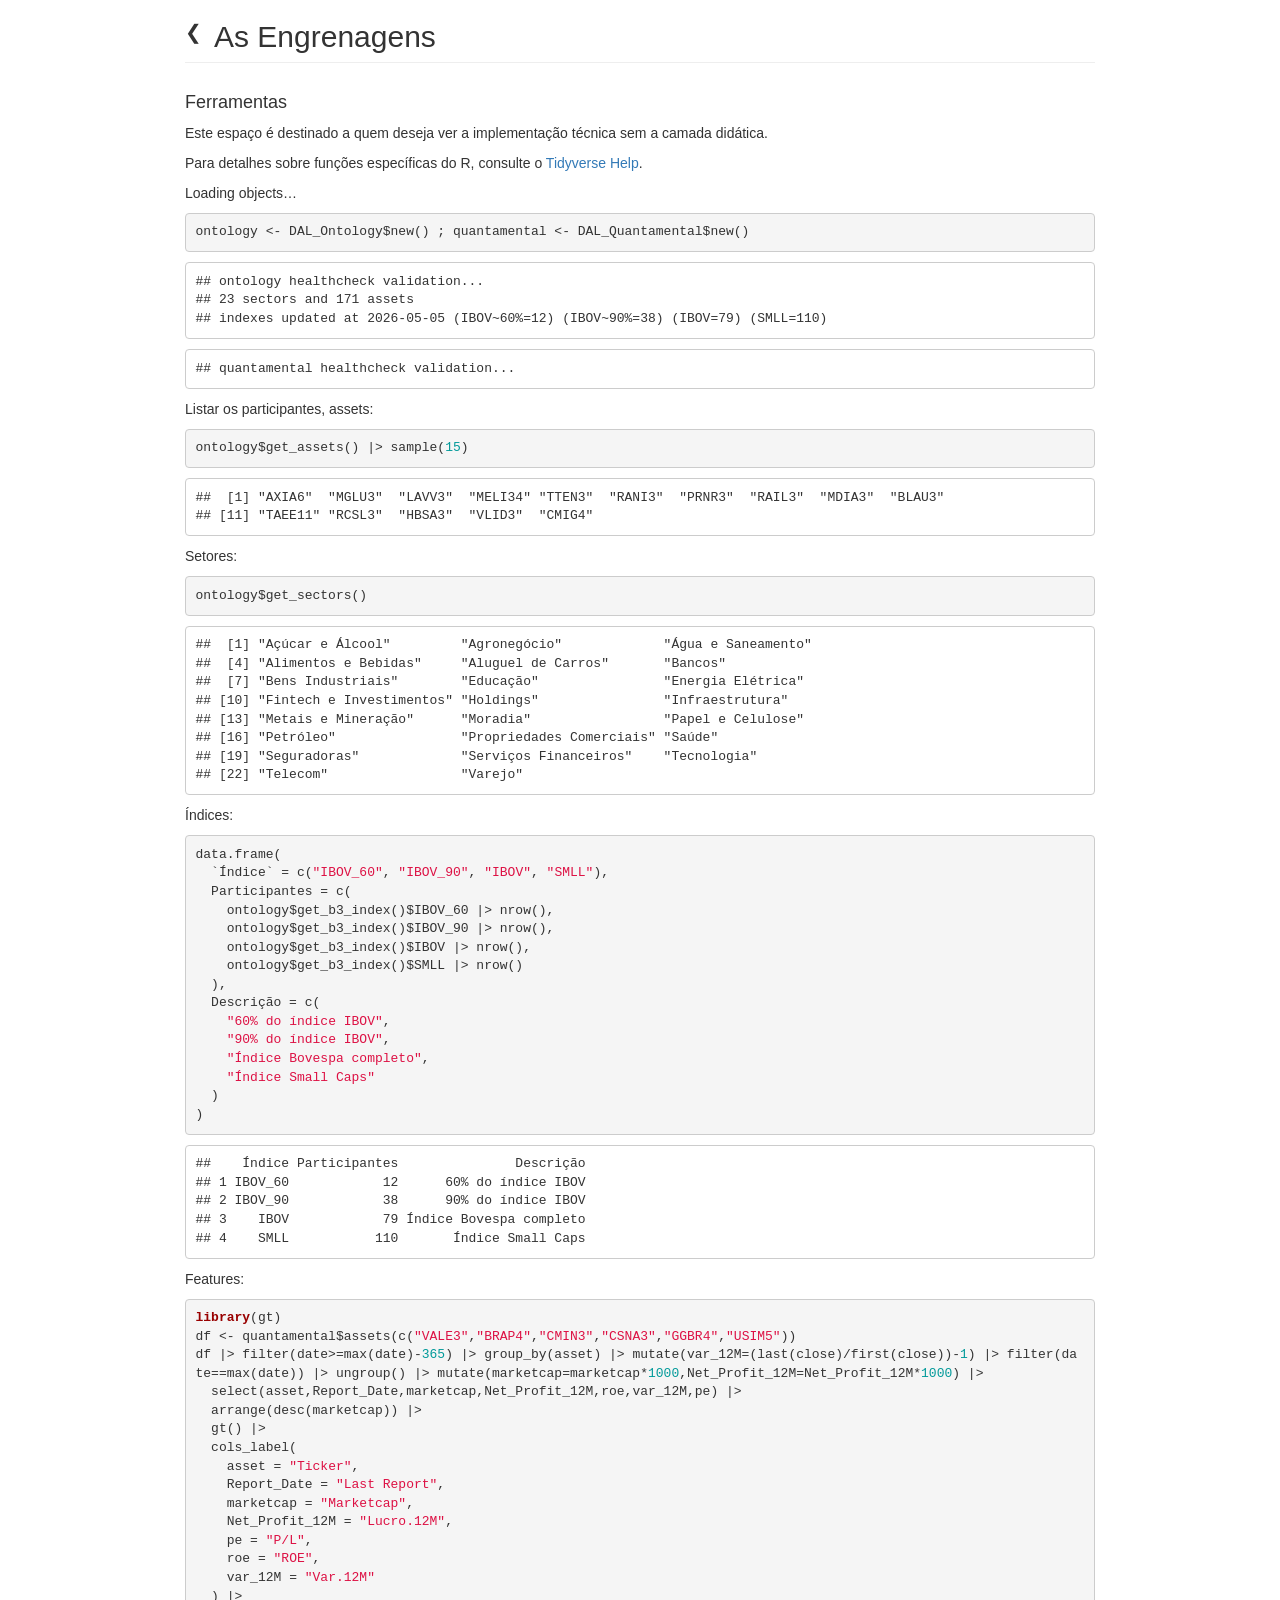
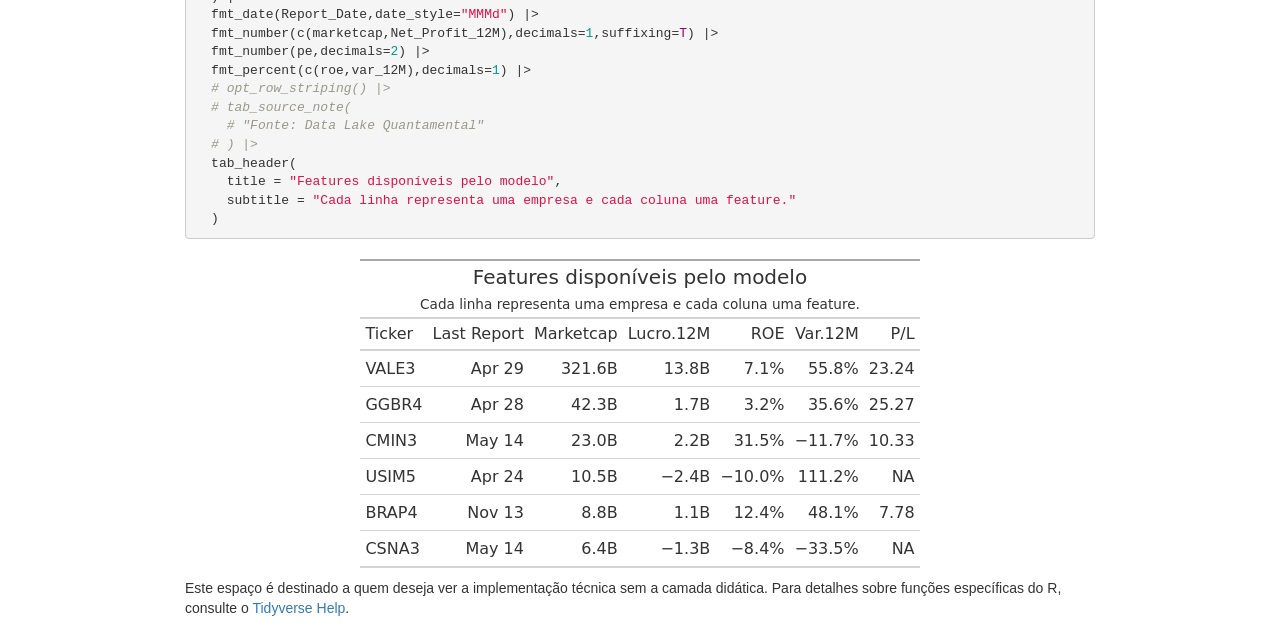
==== commit 58dfd0c3: "fix paths" ====
--- a/docs/coding.html
+++ b/docs/coding.html
@@ -1,1370 +1,975 @@
 <!DOCTYPE html>
-<html xmlns="http://www.w3.org/1999/xhtml" lang="en" xml:lang="en"><head>
-
-<meta charset="utf-8">
-<meta name="generator" content="quarto-1.9.38">
-
-<meta name="viewport" content="width=device-width, initial-scale=1.0, user-scalable=yes">
-
-
-<title>coding</title>
-<style>
-/* Default styles provided by pandoc.
-** See https://pandoc.org/MANUAL.html#variables-for-html for config info.
+
+<html>
+
+<head>
+
+<meta charset="utf-8" />
+<meta name="generator" content="pandoc" />
+<meta http-equiv="X-UA-Compatible" content="IE=EDGE" />
+
+
+
+
+<title>coding.knit</title>
+
+<script>// Pandoc 2.9 adds attributes on both header and div. We remove the former (to
+// be compatible with the behavior of Pandoc < 2.8).
+document.addEventListener('DOMContentLoaded', function(e) {
+  var hs = document.querySelectorAll("div.section[class*='level'] > :first-child");
+  var i, h, a;
+  for (i = 0; i < hs.length; i++) {
+    h = hs[i];
+    if (!/^h[1-6]$/i.test(h.tagName)) continue;  // it should be a header h1-h6
+    a = h.attributes;
+    while (a.length > 0) h.removeAttribute(a[0].name);
+  }
+});
+</script>
+<script>/*! jQuery v3.6.0 | (c) OpenJS Foundation and other contributors | jquery.org/license */
+!function(e,t){"use strict";"object"==typeof module&&"object"==typeof module.exports?module.exports=e.document?t(e,!0):function(e){if(!e.document)throw new Error("jQuery requires a window with a document");return t(e)}:t(e)}("undefined"!=typeof window?window:this,function(C,e){"use strict";var t=[],r=Object.getPrototypeOf,s=t.slice,g=t.flat?function(e){return t.flat.call(e)}:function(e){return t.concat.apply([],e)},u=t.push,i=t.indexOf,n={},o=n.toString,v=n.hasOwnProperty,a=v.toString,l=a.call(Object),y={},m=function(e){return"function"==typeof e&&"number"!=typeof e.nodeType&&"function"!=typeof e.item},x=function(e){return null!=e&&e===e.window},E=C.document,c={type:!0,src:!0,nonce:!0,noModule:!0};function b(e,t,n){var r,i,o=(n=n||E).createElement("script");if(o.text=e,t)for(r in c)(i=t[r]||t.getAttribute&&t.getAttribute(r))&&o.setAttribute(r,i);n.head.appendChild(o).parentNode.removeChild(o)}function w(e){return null==e?e+"":"object"==typeof e||"function"==typeof e?n[o.call(e)]||"object":typeof e}var f="3.6.0",S=function(e,t){return new S.fn.init(e,t)};function p(e){var t=!!e&&"length"in e&&e.length,n=w(e);return!m(e)&&!x(e)&&("array"===n||0===t||"number"==typeof t&&0<t&&t-1 in e)}S.fn=S.prototype={jquery:f,constructor:S,length:0,toArray:function(){return s.call(this)},get:function(e){return null==e?s.call(this):e<0?this[e+this.length]:this[e]},pushStack:function(e){var t=S.merge(this.constructor(),e);return t.prevObject=this,t},each:function(e){return S.each(this,e)},map:function(n){return this.pushStack(S.map(this,function(e,t){return n.call(e,t,e)}))},slice:function(){return this.pushStack(s.apply(this,arguments))},first:function(){return this.eq(0)},last:function(){return this.eq(-1)},even:function(){return this.pushStack(S.grep(this,function(e,t){return(t+1)%2}))},odd:function(){return this.pushStack(S.grep(this,function(e,t){return t%2}))},eq:function(e){var t=this.length,n=+e+(e<0?t:0);return this.pushStack(0<=n&&n<t?[this[n]]:[])},end:function(){return this.prevObject||this.constructor()},push:u,sort:t.sort,splice:t.splice},S.extend=S.fn.extend=function(){var e,t,n,r,i,o,a=arguments[0]||{},s=1,u=arguments.length,l=!1;for("boolean"==typeof a&&(l=a,a=arguments[s]||{},s++),"object"==typeof a||m(a)||(a={}),s===u&&(a=this,s--);s<u;s++)if(null!=(e=arguments[s]))for(t in e)r=e[t],"__proto__"!==t&&a!==r&&(l&&r&&(S.isPlainObject(r)||(i=Array.isArray(r)))?(n=a[t],o=i&&!Array.isArray(n)?[]:i||S.isPlainObject(n)?n:{},i=!1,a[t]=S.extend(l,o,r)):void 0!==r&&(a[t]=r));return a},S.extend({expando:"jQuery"+(f+Math.random()).replace(/\D/g,""),isReady:!0,error:function(e){throw new Error(e)},noop:function(){},isPlainObject:function(e){var t,n;return!(!e||"[object Object]"!==o.call(e))&&(!(t=r(e))||"function"==typeof(n=v.call(t,"constructor")&&t.constructor)&&a.call(n)===l)},isEmptyObject:function(e){var t;for(t in e)return!1;return!0},globalEval:function(e,t,n){b(e,{nonce:t&&t.nonce},n)},each:function(e,t){var n,r=0;if(p(e)){for(n=e.length;r<n;r++)if(!1===t.call(e[r],r,e[r]))break}else for(r in e)if(!1===t.call(e[r],r,e[r]))break;return e},makeArray:function(e,t){var n=t||[];return null!=e&&(p(Object(e))?S.merge(n,"string"==typeof e?[e]:e):u.call(n,e)),n},inArray:function(e,t,n){return null==t?-1:i.call(t,e,n)},merge:function(e,t){for(var n=+t.length,r=0,i=e.length;r<n;r++)e[i++]=t[r];return e.length=i,e},grep:function(e,t,n){for(var r=[],i=0,o=e.length,a=!n;i<o;i++)!t(e[i],i)!==a&&r.push(e[i]);return r},map:function(e,t,n){var r,i,o=0,a=[];if(p(e))for(r=e.length;o<r;o++)null!=(i=t(e[o],o,n))&&a.push(i);else for(o in e)null!=(i=t(e[o],o,n))&&a.push(i);return g(a)},guid:1,support:y}),"function"==typeof Symbol&&(S.fn[Symbol.iterator]=t[Symbol.iterator]),S.each("Boolean Number String Function Array Date RegExp Object Error Symbol".split(" "),function(e,t){n["[object "+t+"]"]=t.toLowerCase()});var d=function(n){var e,d,b,o,i,h,f,g,w,u,l,T,C,a,E,v,s,c,y,S="sizzle"+1*new Date,p=n.document,k=0,r=0,m=ue(),x=ue(),A=ue(),N=ue(),j=function(e,t){return e===t&&(l=!0),0},D={}.hasOwnProperty,t=[],q=t.pop,L=t.push,H=t.push,O=t.slice,P=function(e,t){for(var n=0,r=e.length;n<r;n++)if(e[n]===t)return n;return-1},R="checked|selected|async|autofocus|autoplay|controls|defer|disabled|hidden|ismap|loop|multiple|open|readonly|required|scoped",M="[\\x20\\t\\r\\n\\f]",I="(?:\\\\[\\da-fA-F]{1,6}"+M+"?|\\\\[^\\r\\n\\f]|[\\w-]|[^\0-\\x7f])+",W="\\["+M+"*("+I+")(?:"+M+"*([*^$|!~]?=)"+M+"*(?:'((?:\\\\.|[^\\\\'])*)'|\"((?:\\\\.|[^\\\\\"])*)\"|("+I+"))|)"+M+"*\\]",F=":("+I+")(?:\\((('((?:\\\\.|[^\\\\'])*)'|\"((?:\\\\.|[^\\\\\"])*)\")|((?:\\\\.|[^\\\\()[\\]]|"+W+")*)|.*)\\)|)",B=new RegExp(M+"+","g"),$=new RegExp("^"+M+"+|((?:^|[^\\\\])(?:\\\\.)*)"+M+"+$","g"),_=new RegExp("^"+M+"*,"+M+"*"),z=new RegExp("^"+M+"*([>+~]|"+M+")"+M+"*"),U=new RegExp(M+"|>"),X=new RegExp(F),V=new RegExp("^"+I+"$"),G={ID:new RegExp("^#("+I+")"),CLASS:new RegExp("^\\.("+I+")"),TAG:new RegExp("^("+I+"|[*])"),ATTR:new RegExp("^"+W),PSEUDO:new RegExp("^"+F),CHILD:new RegExp("^:(only|first|last|nth|nth-last)-(child|of-type)(?:\\("+M+"*(even|odd|(([+-]|)(\\d*)n|)"+M+"*(?:([+-]|)"+M+"*(\\d+)|))"+M+"*\\)|)","i"),bool:new RegExp("^(?:"+R+")$","i"),needsContext:new RegExp("^"+M+"*[>+~]|:(even|odd|eq|gt|lt|nth|first|last)(?:\\("+M+"*((?:-\\d)?\\d*)"+M+"*\\)|)(?=[^-]|$)","i")},Y=/HTML$/i,Q=/^(?:input|select|textarea|button)$/i,J=/^h\d$/i,K=/^[^{]+\{\s*\[native \w/,Z=/^(?:#([\w-]+)|(\w+)|\.([\w-]+))$/,ee=/[+~]/,te=new RegExp("\\\\[\\da-fA-F]{1,6}"+M+"?|\\\\([^\\r\\n\\f])","g"),ne=function(e,t){var n="0x"+e.slice(1)-65536;return t||(n<0?String.fromCharCode(n+65536):String.fromCharCode(n>>10|55296,1023&n|56320))},re=/([\0-\x1f\x7f]|^-?\d)|^-$|[^\0-\x1f\x7f-\uFFFF\w-]/g,ie=function(e,t){return t?"\0"===e?"\ufffd":e.slice(0,-1)+"\\"+e.charCodeAt(e.length-1).toString(16)+" ":"\\"+e},oe=function(){T()},ae=be(function(e){return!0===e.disabled&&"fieldset"===e.nodeName.toLowerCase()},{dir:"parentNode",next:"legend"});try{H.apply(t=O.call(p.childNodes),p.childNodes),t[p.childNodes.length].nodeType}catch(e){H={apply:t.length?function(e,t){L.apply(e,O.call(t))}:function(e,t){var n=e.length,r=0;while(e[n++]=t[r++]);e.length=n-1}}}function se(t,e,n,r){var i,o,a,s,u,l,c,f=e&&e.ownerDocument,p=e?e.nodeType:9;if(n=n||[],"string"!=typeof t||!t||1!==p&&9!==p&&11!==p)return n;if(!r&&(T(e),e=e||C,E)){if(11!==p&&(u=Z.exec(t)))if(i=u[1]){if(9===p){if(!(a=e.getElementById(i)))return n;if(a.id===i)return n.push(a),n}else if(f&&(a=f.getElementById(i))&&y(e,a)&&a.id===i)return n.push(a),n}else{if(u[2])return H.apply(n,e.getElementsByTagName(t)),n;if((i=u[3])&&d.getElementsByClassName&&e.getElementsByClassName)return H.apply(n,e.getElementsByClassName(i)),n}if(d.qsa&&!N[t+" "]&&(!v||!v.test(t))&&(1!==p||"object"!==e.nodeName.toLowerCase())){if(c=t,f=e,1===p&&(U.test(t)||z.test(t))){(f=ee.test(t)&&ye(e.parentNode)||e)===e&&d.scope||((s=e.getAttribute("id"))?s=s.replace(re,ie):e.setAttribute("id",s=S)),o=(l=h(t)).length;while(o--)l[o]=(s?"#"+s:":scope")+" "+xe(l[o]);c=l.join(",")}try{return H.apply(n,f.querySelectorAll(c)),n}catch(e){N(t,!0)}finally{s===S&&e.removeAttribute("id")}}}return g(t.replace($,"$1"),e,n,r)}function ue(){var r=[];return function e(t,n){return r.push(t+" ")>b.cacheLength&&delete e[r.shift()],e[t+" "]=n}}function le(e){return e[S]=!0,e}function ce(e){var t=C.createElement("fieldset");try{return!!e(t)}catch(e){return!1}finally{t.parentNode&&t.parentNode.removeChild(t),t=null}}function fe(e,t){var n=e.split("|"),r=n.length;while(r--)b.attrHandle[n[r]]=t}function pe(e,t){var n=t&&e,r=n&&1===e.nodeType&&1===t.nodeType&&e.sourceIndex-t.sourceIndex;if(r)return r;if(n)while(n=n.nextSibling)if(n===t)return-1;return e?1:-1}function de(t){return function(e){return"input"===e.nodeName.toLowerCase()&&e.type===t}}function he(n){return function(e){var t=e.nodeName.toLowerCase();return("input"===t||"button"===t)&&e.type===n}}function ge(t){return function(e){return"form"in e?e.parentNode&&!1===e.disabled?"label"in e?"label"in e.parentNode?e.parentNode.disabled===t:e.disabled===t:e.isDisabled===t||e.isDisabled!==!t&&ae(e)===t:e.disabled===t:"label"in e&&e.disabled===t}}function ve(a){return le(function(o){return o=+o,le(function(e,t){var n,r=a([],e.length,o),i=r.length;while(i--)e[n=r[i]]&&(e[n]=!(t[n]=e[n]))})})}function ye(e){return e&&"undefined"!=typeof e.getElementsByTagName&&e}for(e in d=se.support={},i=se.isXML=function(e){var t=e&&e.namespaceURI,n=e&&(e.ownerDocument||e).documentElement;return!Y.test(t||n&&n.nodeName||"HTML")},T=se.setDocument=function(e){var t,n,r=e?e.ownerDocument||e:p;return r!=C&&9===r.nodeType&&r.documentElement&&(a=(C=r).documentElement,E=!i(C),p!=C&&(n=C.defaultView)&&n.top!==n&&(n.addEventListener?n.addEventListener("unload",oe,!1):n.attachEvent&&n.attachEvent("onunload",oe)),d.scope=ce(function(e){return a.appendChild(e).appendChild(C.createElement("div")),"undefined"!=typeof e.querySelectorAll&&!e.querySelectorAll(":scope fieldset div").length}),d.attributes=ce(function(e){return e.className="i",!e.getAttribute("className")}),d.getElementsByTagName=ce(function(e){return e.appendChild(C.createComment("")),!e.getElementsByTagName("*").length}),d.getElementsByClassName=K.test(C.getElementsByClassName),d.getById=ce(function(e){return a.appendChild(e).id=S,!C.getElementsByName||!C.getElementsByName(S).length}),d.getById?(b.filter.ID=function(e){var t=e.replace(te,ne);return function(e){return e.getAttribute("id")===t}},b.find.ID=function(e,t){if("undefined"!=typeof t.getElementById&&E){var n=t.getElementById(e);return n?[n]:[]}}):(b.filter.ID=function(e){var n=e.replace(te,ne);return function(e){var t="undefined"!=typeof e.getAttributeNode&&e.getAttributeNode("id");return t&&t.value===n}},b.find.ID=function(e,t){if("undefined"!=typeof t.getElementById&&E){var n,r,i,o=t.getElementById(e);if(o){if((n=o.getAttributeNode("id"))&&n.value===e)return[o];i=t.getElementsByName(e),r=0;while(o=i[r++])if((n=o.getAttributeNode("id"))&&n.value===e)return[o]}return[]}}),b.find.TAG=d.getElementsByTagName?function(e,t){return"undefined"!=typeof t.getElementsByTagName?t.getElementsByTagName(e):d.qsa?t.querySelectorAll(e):void 0}:function(e,t){var n,r=[],i=0,o=t.getElementsByTagName(e);if("*"===e){while(n=o[i++])1===n.nodeType&&r.push(n);return r}return o},b.find.CLASS=d.getElementsByClassName&&function(e,t){if("undefined"!=typeof t.getElementsByClassName&&E)return t.getElementsByClassName(e)},s=[],v=[],(d.qsa=K.test(C.querySelectorAll))&&(ce(function(e){var t;a.appendChild(e).innerHTML="<a id='"+S+"'></a><select id='"+S+"-\r\\' msallowcapture=''><option selected=''></option></select>",e.querySelectorAll("[msallowcapture^='']").length&&v.push("[*^$]="+M+"*(?:''|\"\")"),e.querySelectorAll("[selected]").length||v.push("\\["+M+"*(?:value|"+R+")"),e.querySelectorAll("[id~="+S+"-]").length||v.push("~="),(t=C.createElement("input")).setAttribute("name",""),e.appendChild(t),e.querySelectorAll("[name='']").length||v.push("\\["+M+"*name"+M+"*="+M+"*(?:''|\"\")"),e.querySelectorAll(":checked").length||v.push(":checked"),e.querySelectorAll("a#"+S+"+*").length||v.push(".#.+[+~]"),e.querySelectorAll("\\\f"),v.push("[\\r\\n\\f]")}),ce(function(e){e.innerHTML="<a href='' disabled='disabled'></a><select disabled='disabled'><option/></select>";var t=C.createElement("input");t.setAttribute("type","hidden"),e.appendChild(t).setAttribute("name","D"),e.querySelectorAll("[name=d]").length&&v.push("name"+M+"*[*^$|!~]?="),2!==e.querySelectorAll(":enabled").length&&v.push(":enabled",":disabled"),a.appendChild(e).disabled=!0,2!==e.querySelectorAll(":disabled").length&&v.push(":enabled",":disabled"),e.querySelectorAll("*,:x"),v.push(",.*:")})),(d.matchesSelector=K.test(c=a.matches||a.webkitMatchesSelector||a.mozMatchesSelector||a.oMatchesSelector||a.msMatchesSelector))&&ce(function(e){d.disconnectedMatch=c.call(e,"*"),c.call(e,"[s!='']:x"),s.push("!=",F)}),v=v.length&&new RegExp(v.join("|")),s=s.length&&new RegExp(s.join("|")),t=K.test(a.compareDocumentPosition),y=t||K.test(a.contains)?function(e,t){var n=9===e.nodeType?e.documentElement:e,r=t&&t.parentNode;return e===r||!(!r||1!==r.nodeType||!(n.contains?n.contains(r):e.compareDocumentPosition&&16&e.compareDocumentPosition(r)))}:function(e,t){if(t)while(t=t.parentNode)if(t===e)return!0;return!1},j=t?function(e,t){if(e===t)return l=!0,0;var n=!e.compareDocumentPosition-!t.compareDocumentPosition;return n||(1&(n=(e.ownerDocument||e)==(t.ownerDocument||t)?e.compareDocumentPosition(t):1)||!d.sortDetached&&t.compareDocumentPosition(e)===n?e==C||e.ownerDocument==p&&y(p,e)?-1:t==C||t.ownerDocument==p&&y(p,t)?1:u?P(u,e)-P(u,t):0:4&n?-1:1)}:function(e,t){if(e===t)return l=!0,0;var n,r=0,i=e.parentNode,o=t.parentNode,a=[e],s=[t];if(!i||!o)return e==C?-1:t==C?1:i?-1:o?1:u?P(u,e)-P(u,t):0;if(i===o)return pe(e,t);n=e;while(n=n.parentNode)a.unshift(n);n=t;while(n=n.parentNode)s.unshift(n);while(a[r]===s[r])r++;return r?pe(a[r],s[r]):a[r]==p?-1:s[r]==p?1:0}),C},se.matches=function(e,t){return se(e,null,null,t)},se.matchesSelector=function(e,t){if(T(e),d.matchesSelector&&E&&!N[t+" "]&&(!s||!s.test(t))&&(!v||!v.test(t)))try{var n=c.call(e,t);if(n||d.disconnectedMatch||e.document&&11!==e.document.nodeType)return n}catch(e){N(t,!0)}return 0<se(t,C,null,[e]).length},se.contains=function(e,t){return(e.ownerDocument||e)!=C&&T(e),y(e,t)},se.attr=function(e,t){(e.ownerDocument||e)!=C&&T(e);var n=b.attrHandle[t.toLowerCase()],r=n&&D.call(b.attrHandle,t.toLowerCase())?n(e,t,!E):void 0;return void 0!==r?r:d.attributes||!E?e.getAttribute(t):(r=e.getAttributeNode(t))&&r.specified?r.value:null},se.escape=function(e){return(e+"").replace(re,ie)},se.error=function(e){throw new Error("Syntax error, unrecognized expression: "+e)},se.uniqueSort=function(e){var t,n=[],r=0,i=0;if(l=!d.detectDuplicates,u=!d.sortStable&&e.slice(0),e.sort(j),l){while(t=e[i++])t===e[i]&&(r=n.push(i));while(r--)e.splice(n[r],1)}return u=null,e},o=se.getText=function(e){var t,n="",r=0,i=e.nodeType;if(i){if(1===i||9===i||11===i){if("string"==typeof e.textContent)return e.textContent;for(e=e.firstChild;e;e=e.nextSibling)n+=o(e)}else if(3===i||4===i)return e.nodeValue}else while(t=e[r++])n+=o(t);return n},(b=se.selectors={cacheLength:50,createPseudo:le,match:G,attrHandle:{},find:{},relative:{">":{dir:"parentNode",first:!0}," ":{dir:"parentNode"},"+":{dir:"previousSibling",first:!0},"~":{dir:"previousSibling"}},preFilter:{ATTR:function(e){return e[1]=e[1].replace(te,ne),e[3]=(e[3]||e[4]||e[5]||"").replace(te,ne),"~="===e[2]&&(e[3]=" "+e[3]+" "),e.slice(0,4)},CHILD:function(e){return e[1]=e[1].toLowerCase(),"nth"===e[1].slice(0,3)?(e[3]||se.error(e[0]),e[4]=+(e[4]?e[5]+(e[6]||1):2*("even"===e[3]||"odd"===e[3])),e[5]=+(e[7]+e[8]||"odd"===e[3])):e[3]&&se.error(e[0]),e},PSEUDO:function(e){var t,n=!e[6]&&e[2];return G.CHILD.test(e[0])?null:(e[3]?e[2]=e[4]||e[5]||"":n&&X.test(n)&&(t=h(n,!0))&&(t=n.indexOf(")",n.length-t)-n.length)&&(e[0]=e[0].slice(0,t),e[2]=n.slice(0,t)),e.slice(0,3))}},filter:{TAG:function(e){var t=e.replace(te,ne).toLowerCase();return"*"===e?function(){return!0}:function(e){return e.nodeName&&e.nodeName.toLowerCase()===t}},CLASS:function(e){var t=m[e+" "];return t||(t=new RegExp("(^|"+M+")"+e+"("+M+"|$)"))&&m(e,function(e){return t.test("string"==typeof e.className&&e.className||"undefined"!=typeof e.getAttribute&&e.getAttribute("class")||"")})},ATTR:function(n,r,i){return function(e){var t=se.attr(e,n);return null==t?"!="===r:!r||(t+="","="===r?t===i:"!="===r?t!==i:"^="===r?i&&0===t.indexOf(i):"*="===r?i&&-1<t.indexOf(i):"$="===r?i&&t.slice(-i.length)===i:"~="===r?-1<(" "+t.replace(B," ")+" ").indexOf(i):"|="===r&&(t===i||t.slice(0,i.length+1)===i+"-"))}},CHILD:function(h,e,t,g,v){var y="nth"!==h.slice(0,3),m="last"!==h.slice(-4),x="of-type"===e;return 1===g&&0===v?function(e){return!!e.parentNode}:function(e,t,n){var r,i,o,a,s,u,l=y!==m?"nextSibling":"previousSibling",c=e.parentNode,f=x&&e.nodeName.toLowerCase(),p=!n&&!x,d=!1;if(c){if(y){while(l){a=e;while(a=a[l])if(x?a.nodeName.toLowerCase()===f:1===a.nodeType)return!1;u=l="only"===h&&!u&&"nextSibling"}return!0}if(u=[m?c.firstChild:c.lastChild],m&&p){d=(s=(r=(i=(o=(a=c)[S]||(a[S]={}))[a.uniqueID]||(o[a.uniqueID]={}))[h]||[])[0]===k&&r[1])&&r[2],a=s&&c.childNodes[s];while(a=++s&&a&&a[l]||(d=s=0)||u.pop())if(1===a.nodeType&&++d&&a===e){i[h]=[k,s,d];break}}else if(p&&(d=s=(r=(i=(o=(a=e)[S]||(a[S]={}))[a.uniqueID]||(o[a.uniqueID]={}))[h]||[])[0]===k&&r[1]),!1===d)while(a=++s&&a&&a[l]||(d=s=0)||u.pop())if((x?a.nodeName.toLowerCase()===f:1===a.nodeType)&&++d&&(p&&((i=(o=a[S]||(a[S]={}))[a.uniqueID]||(o[a.uniqueID]={}))[h]=[k,d]),a===e))break;return(d-=v)===g||d%g==0&&0<=d/g}}},PSEUDO:function(e,o){var t,a=b.pseudos[e]||b.setFilters[e.toLowerCase()]||se.error("unsupported pseudo: "+e);return a[S]?a(o):1<a.length?(t=[e,e,"",o],b.setFilters.hasOwnProperty(e.toLowerCase())?le(function(e,t){var n,r=a(e,o),i=r.length;while(i--)e[n=P(e,r[i])]=!(t[n]=r[i])}):function(e){return a(e,0,t)}):a}},pseudos:{not:le(function(e){var r=[],i=[],s=f(e.replace($,"$1"));return s[S]?le(function(e,t,n,r){var i,o=s(e,null,r,[]),a=e.length;while(a--)(i=o[a])&&(e[a]=!(t[a]=i))}):function(e,t,n){return r[0]=e,s(r,null,n,i),r[0]=null,!i.pop()}}),has:le(function(t){return function(e){return 0<se(t,e).length}}),contains:le(function(t){return t=t.replace(te,ne),function(e){return-1<(e.textContent||o(e)).indexOf(t)}}),lang:le(function(n){return V.test(n||"")||se.error("unsupported lang: "+n),n=n.replace(te,ne).toLowerCase(),function(e){var t;do{if(t=E?e.lang:e.getAttribute("xml:lang")||e.getAttribute("lang"))return(t=t.toLowerCase())===n||0===t.indexOf(n+"-")}while((e=e.parentNode)&&1===e.nodeType);return!1}}),target:function(e){var t=n.location&&n.location.hash;return t&&t.slice(1)===e.id},root:function(e){return e===a},focus:function(e){return e===C.activeElement&&(!C.hasFocus||C.hasFocus())&&!!(e.type||e.href||~e.tabIndex)},enabled:ge(!1),disabled:ge(!0),checked:function(e){var t=e.nodeName.toLowerCase();return"input"===t&&!!e.checked||"option"===t&&!!e.selected},selected:function(e){return e.parentNode&&e.parentNode.selectedIndex,!0===e.selected},empty:function(e){for(e=e.firstChild;e;e=e.nextSibling)if(e.nodeType<6)return!1;return!0},parent:function(e){return!b.pseudos.empty(e)},header:function(e){return J.test(e.nodeName)},input:function(e){return Q.test(e.nodeName)},button:function(e){var t=e.nodeName.toLowerCase();return"input"===t&&"button"===e.type||"button"===t},text:function(e){var t;return"input"===e.nodeName.toLowerCase()&&"text"===e.type&&(null==(t=e.getAttribute("type"))||"text"===t.toLowerCase())},first:ve(function(){return[0]}),last:ve(function(e,t){return[t-1]}),eq:ve(function(e,t,n){return[n<0?n+t:n]}),even:ve(function(e,t){for(var n=0;n<t;n+=2)e.push(n);return e}),odd:ve(function(e,t){for(var n=1;n<t;n+=2)e.push(n);return e}),lt:ve(function(e,t,n){for(var r=n<0?n+t:t<n?t:n;0<=--r;)e.push(r);return e}),gt:ve(function(e,t,n){for(var r=n<0?n+t:n;++r<t;)e.push(r);return e})}}).pseudos.nth=b.pseudos.eq,{radio:!0,checkbox:!0,file:!0,password:!0,image:!0})b.pseudos[e]=de(e);for(e in{submit:!0,reset:!0})b.pseudos[e]=he(e);function me(){}function xe(e){for(var t=0,n=e.length,r="";t<n;t++)r+=e[t].value;return r}function be(s,e,t){var u=e.dir,l=e.next,c=l||u,f=t&&"parentNode"===c,p=r++;return e.first?function(e,t,n){while(e=e[u])if(1===e.nodeType||f)return s(e,t,n);return!1}:function(e,t,n){var r,i,o,a=[k,p];if(n){while(e=e[u])if((1===e.nodeType||f)&&s(e,t,n))return!0}else while(e=e[u])if(1===e.nodeType||f)if(i=(o=e[S]||(e[S]={}))[e.uniqueID]||(o[e.uniqueID]={}),l&&l===e.nodeName.toLowerCase())e=e[u]||e;else{if((r=i[c])&&r[0]===k&&r[1]===p)return a[2]=r[2];if((i[c]=a)[2]=s(e,t,n))return!0}return!1}}function we(i){return 1<i.length?function(e,t,n){var r=i.length;while(r--)if(!i[r](e,t,n))return!1;return!0}:i[0]}function Te(e,t,n,r,i){for(var o,a=[],s=0,u=e.length,l=null!=t;s<u;s++)(o=e[s])&&(n&&!n(o,r,i)||(a.push(o),l&&t.push(s)));return a}function Ce(d,h,g,v,y,e){return v&&!v[S]&&(v=Ce(v)),y&&!y[S]&&(y=Ce(y,e)),le(function(e,t,n,r){var i,o,a,s=[],u=[],l=t.length,c=e||function(e,t,n){for(var r=0,i=t.length;r<i;r++)se(e,t[r],n);return n}(h||"*",n.nodeType?[n]:n,[]),f=!d||!e&&h?c:Te(c,s,d,n,r),p=g?y||(e?d:l||v)?[]:t:f;if(g&&g(f,p,n,r),v){i=Te(p,u),v(i,[],n,r),o=i.length;while(o--)(a=i[o])&&(p[u[o]]=!(f[u[o]]=a))}if(e){if(y||d){if(y){i=[],o=p.length;while(o--)(a=p[o])&&i.push(f[o]=a);y(null,p=[],i,r)}o=p.length;while(o--)(a=p[o])&&-1<(i=y?P(e,a):s[o])&&(e[i]=!(t[i]=a))}}else p=Te(p===t?p.splice(l,p.length):p),y?y(null,t,p,r):H.apply(t,p)})}function Ee(e){for(var i,t,n,r=e.length,o=b.relative[e[0].type],a=o||b.relative[" "],s=o?1:0,u=be(function(e){return e===i},a,!0),l=be(function(e){return-1<P(i,e)},a,!0),c=[function(e,t,n){var r=!o&&(n||t!==w)||((i=t).nodeType?u(e,t,n):l(e,t,n));return i=null,r}];s<r;s++)if(t=b.relative[e[s].type])c=[be(we(c),t)];else{if((t=b.filter[e[s].type].apply(null,e[s].matches))[S]){for(n=++s;n<r;n++)if(b.relative[e[n].type])break;return Ce(1<s&&we(c),1<s&&xe(e.slice(0,s-1).concat({value:" "===e[s-2].type?"*":""})).replace($,"$1"),t,s<n&&Ee(e.slice(s,n)),n<r&&Ee(e=e.slice(n)),n<r&&xe(e))}c.push(t)}return we(c)}return me.prototype=b.filters=b.pseudos,b.setFilters=new me,h=se.tokenize=function(e,t){var n,r,i,o,a,s,u,l=x[e+" "];if(l)return t?0:l.slice(0);a=e,s=[],u=b.preFilter;while(a){for(o in n&&!(r=_.exec(a))||(r&&(a=a.slice(r[0].length)||a),s.push(i=[])),n=!1,(r=z.exec(a))&&(n=r.shift(),i.push({value:n,type:r[0].replace($," ")}),a=a.slice(n.length)),b.filter)!(r=G[o].exec(a))||u[o]&&!(r=u[o](r))||(n=r.shift(),i.push({value:n,type:o,matches:r}),a=a.slice(n.length));if(!n)break}return t?a.length:a?se.error(e):x(e,s).slice(0)},f=se.compile=function(e,t){var n,v,y,m,x,r,i=[],o=[],a=A[e+" "];if(!a){t||(t=h(e)),n=t.length;while(n--)(a=Ee(t[n]))[S]?i.push(a):o.push(a);(a=A(e,(v=o,m=0<(y=i).length,x=0<v.length,r=function(e,t,n,r,i){var o,a,s,u=0,l="0",c=e&&[],f=[],p=w,d=e||x&&b.find.TAG("*",i),h=k+=null==p?1:Math.random()||.1,g=d.length;for(i&&(w=t==C||t||i);l!==g&&null!=(o=d[l]);l++){if(x&&o){a=0,t||o.ownerDocument==C||(T(o),n=!E);while(s=v[a++])if(s(o,t||C,n)){r.push(o);break}i&&(k=h)}m&&((o=!s&&o)&&u--,e&&c.push(o))}if(u+=l,m&&l!==u){a=0;while(s=y[a++])s(c,f,t,n);if(e){if(0<u)while(l--)c[l]||f[l]||(f[l]=q.call(r));f=Te(f)}H.apply(r,f),i&&!e&&0<f.length&&1<u+y.length&&se.uniqueSort(r)}return i&&(k=h,w=p),c},m?le(r):r))).selector=e}return a},g=se.select=function(e,t,n,r){var i,o,a,s,u,l="function"==typeof e&&e,c=!r&&h(e=l.selector||e);if(n=n||[],1===c.length){if(2<(o=c[0]=c[0].slice(0)).length&&"ID"===(a=o[0]).type&&9===t.nodeType&&E&&b.relative[o[1].type]){if(!(t=(b.find.ID(a.matches[0].replace(te,ne),t)||[])[0]))return n;l&&(t=t.parentNode),e=e.slice(o.shift().value.length)}i=G.needsContext.test(e)?0:o.length;while(i--){if(a=o[i],b.relative[s=a.type])break;if((u=b.find[s])&&(r=u(a.matches[0].replace(te,ne),ee.test(o[0].type)&&ye(t.parentNode)||t))){if(o.splice(i,1),!(e=r.length&&xe(o)))return H.apply(n,r),n;break}}}return(l||f(e,c))(r,t,!E,n,!t||ee.test(e)&&ye(t.parentNode)||t),n},d.sortStable=S.split("").sort(j).join("")===S,d.detectDuplicates=!!l,T(),d.sortDetached=ce(function(e){return 1&e.compareDocumentPosition(C.createElement("fieldset"))}),ce(function(e){return e.innerHTML="<a href='#'></a>","#"===e.firstChild.getAttribute("href")})||fe("type|href|height|width",function(e,t,n){if(!n)return e.getAttribute(t,"type"===t.toLowerCase()?1:2)}),d.attributes&&ce(function(e){return e.innerHTML="<input/>",e.firstChild.setAttribute("value",""),""===e.firstChild.getAttribute("value")})||fe("value",function(e,t,n){if(!n&&"input"===e.nodeName.toLowerCase())return e.defaultValue}),ce(function(e){return null==e.getAttribute("disabled")})||fe(R,function(e,t,n){var r;if(!n)return!0===e[t]?t.toLowerCase():(r=e.getAttributeNode(t))&&r.specified?r.value:null}),se}(C);S.find=d,S.expr=d.selectors,S.expr[":"]=S.expr.pseudos,S.uniqueSort=S.unique=d.uniqueSort,S.text=d.getText,S.isXMLDoc=d.isXML,S.contains=d.contains,S.escapeSelector=d.escape;var h=function(e,t,n){var r=[],i=void 0!==n;while((e=e[t])&&9!==e.nodeType)if(1===e.nodeType){if(i&&S(e).is(n))break;r.push(e)}return r},T=function(e,t){for(var n=[];e;e=e.nextSibling)1===e.nodeType&&e!==t&&n.push(e);return n},k=S.expr.match.needsContext;function A(e,t){return e.nodeName&&e.nodeName.toLowerCase()===t.toLowerCase()}var N=/^<([a-z][^\/\0>:\x20\t\r\n\f]*)[\x20\t\r\n\f]*\/?>(?:<\/\1>|)$/i;function j(e,n,r){return m(n)?S.grep(e,function(e,t){return!!n.call(e,t,e)!==r}):n.nodeType?S.grep(e,function(e){return e===n!==r}):"string"!=typeof n?S.grep(e,function(e){return-1<i.call(n,e)!==r}):S.filter(n,e,r)}S.filter=function(e,t,n){var r=t[0];return n&&(e=":not("+e+")"),1===t.length&&1===r.nodeType?S.find.matchesSelector(r,e)?[r]:[]:S.find.matches(e,S.grep(t,function(e){return 1===e.nodeType}))},S.fn.extend({find:function(e){var t,n,r=this.length,i=this;if("string"!=typeof e)return this.pushStack(S(e).filter(function(){for(t=0;t<r;t++)if(S.contains(i[t],this))return!0}));for(n=this.pushStack([]),t=0;t<r;t++)S.find(e,i[t],n);return 1<r?S.uniqueSort(n):n},filter:function(e){return this.pushStack(j(this,e||[],!1))},not:function(e){return this.pushStack(j(this,e||[],!0))},is:function(e){return!!j(this,"string"==typeof e&&k.test(e)?S(e):e||[],!1).length}});var D,q=/^(?:\s*(<[\w\W]+>)[^>]*|#([\w-]+))$/;(S.fn.init=function(e,t,n){var r,i;if(!e)return this;if(n=n||D,"string"==typeof e){if(!(r="<"===e[0]&&">"===e[e.length-1]&&3<=e.length?[null,e,null]:q.exec(e))||!r[1]&&t)return!t||t.jquery?(t||n).find(e):this.constructor(t).find(e);if(r[1]){if(t=t instanceof S?t[0]:t,S.merge(this,S.parseHTML(r[1],t&&t.nodeType?t.ownerDocument||t:E,!0)),N.test(r[1])&&S.isPlainObject(t))for(r in t)m(this[r])?this[r](t[r]):this.attr(r,t[r]);return this}return(i=E.getElementById(r[2]))&&(this[0]=i,this.length=1),this}return e.nodeType?(this[0]=e,this.length=1,this):m(e)?void 0!==n.ready?n.ready(e):e(S):S.makeArray(e,this)}).prototype=S.fn,D=S(E);var L=/^(?:parents|prev(?:Until|All))/,H={children:!0,contents:!0,next:!0,prev:!0};function O(e,t){while((e=e[t])&&1!==e.nodeType);return e}S.fn.extend({has:function(e){var t=S(e,this),n=t.length;return this.filter(function(){for(var e=0;e<n;e++)if(S.contains(this,t[e]))return!0})},closest:function(e,t){var n,r=0,i=this.length,o=[],a="string"!=typeof e&&S(e);if(!k.test(e))for(;r<i;r++)for(n=this[r];n&&n!==t;n=n.parentNode)if(n.nodeType<11&&(a?-1<a.index(n):1===n.nodeType&&S.find.matchesSelector(n,e))){o.push(n);break}return this.pushStack(1<o.length?S.uniqueSort(o):o)},index:function(e){return e?"string"==typeof e?i.call(S(e),this[0]):i.call(this,e.jquery?e[0]:e):this[0]&&this[0].parentNode?this.first().prevAll().length:-1},add:function(e,t){return this.pushStack(S.uniqueSort(S.merge(this.get(),S(e,t))))},addBack:function(e){return this.add(null==e?this.prevObject:this.prevObject.filter(e))}}),S.each({parent:function(e){var t=e.parentNode;return t&&11!==t.nodeType?t:null},parents:function(e){return h(e,"parentNode")},parentsUntil:function(e,t,n){return h(e,"parentNode",n)},next:function(e){return O(e,"nextSibling")},prev:function(e){return O(e,"previousSibling")},nextAll:function(e){return h(e,"nextSibling")},prevAll:function(e){return h(e,"previousSibling")},nextUntil:function(e,t,n){return h(e,"nextSibling",n)},prevUntil:function(e,t,n){return h(e,"previousSibling",n)},siblings:function(e){return T((e.parentNode||{}).firstChild,e)},children:function(e){return T(e.firstChild)},contents:function(e){return null!=e.contentDocument&&r(e.contentDocument)?e.contentDocument:(A(e,"template")&&(e=e.content||e),S.merge([],e.childNodes))}},function(r,i){S.fn[r]=function(e,t){var n=S.map(this,i,e);return"Until"!==r.slice(-5)&&(t=e),t&&"string"==typeof t&&(n=S.filter(t,n)),1<this.length&&(H[r]||S.uniqueSort(n),L.test(r)&&n.reverse()),this.pushStack(n)}});var P=/[^\x20\t\r\n\f]+/g;function R(e){return e}function M(e){throw e}function I(e,t,n,r){var i;try{e&&m(i=e.promise)?i.call(e).done(t).fail(n):e&&m(i=e.then)?i.call(e,t,n):t.apply(void 0,[e].slice(r))}catch(e){n.apply(void 0,[e])}}S.Callbacks=function(r){var e,n;r="string"==typeof r?(e=r,n={},S.each(e.match(P)||[],function(e,t){n[t]=!0}),n):S.extend({},r);var i,t,o,a,s=[],u=[],l=-1,c=function(){for(a=a||r.once,o=i=!0;u.length;l=-1){t=u.shift();while(++l<s.length)!1===s[l].apply(t[0],t[1])&&r.stopOnFalse&&(l=s.length,t=!1)}r.memory||(t=!1),i=!1,a&&(s=t?[]:"")},f={add:function(){return s&&(t&&!i&&(l=s.length-1,u.push(t)),function n(e){S.each(e,function(e,t){m(t)?r.unique&&f.has(t)||s.push(t):t&&t.length&&"string"!==w(t)&&n(t)})}(arguments),t&&!i&&c()),this},remove:function(){return S.each(arguments,function(e,t){var n;while(-1<(n=S.inArray(t,s,n)))s.splice(n,1),n<=l&&l--}),this},has:function(e){return e?-1<S.inArray(e,s):0<s.length},empty:function(){return s&&(s=[]),this},disable:function(){return a=u=[],s=t="",this},disabled:function(){return!s},lock:function(){return a=u=[],t||i||(s=t=""),this},locked:function(){return!!a},fireWith:function(e,t){return a||(t=[e,(t=t||[]).slice?t.slice():t],u.push(t),i||c()),this},fire:function(){return f.fireWith(this,arguments),this},fired:function(){return!!o}};return f},S.extend({Deferred:function(e){var o=[["notify","progress",S.Callbacks("memory"),S.Callbacks("memory"),2],["resolve","done",S.Callbacks("once memory"),S.Callbacks("once memory"),0,"resolved"],["reject","fail",S.Callbacks("once memory"),S.Callbacks("once memory"),1,"rejected"]],i="pending",a={state:function(){return i},always:function(){return s.done(arguments).fail(arguments),this},"catch":function(e){return a.then(null,e)},pipe:function(){var i=arguments;return S.Deferred(function(r){S.each(o,function(e,t){var n=m(i[t[4]])&&i[t[4]];s[t[1]](function(){var e=n&&n.apply(this,arguments);e&&m(e.promise)?e.promise().progress(r.notify).done(r.resolve).fail(r.reject):r[t[0]+"With"](this,n?[e]:arguments)})}),i=null}).promise()},then:function(t,n,r){var u=0;function l(i,o,a,s){return function(){var n=this,r=arguments,e=function(){var e,t;if(!(i<u)){if((e=a.apply(n,r))===o.promise())throw new TypeError("Thenable self-resolution");t=e&&("object"==typeof e||"function"==typeof e)&&e.then,m(t)?s?t.call(e,l(u,o,R,s),l(u,o,M,s)):(u++,t.call(e,l(u,o,R,s),l(u,o,M,s),l(u,o,R,o.notifyWith))):(a!==R&&(n=void 0,r=[e]),(s||o.resolveWith)(n,r))}},t=s?e:function(){try{e()}catch(e){S.Deferred.exceptionHook&&S.Deferred.exceptionHook(e,t.stackTrace),u<=i+1&&(a!==M&&(n=void 0,r=[e]),o.rejectWith(n,r))}};i?t():(S.Deferred.getStackHook&&(t.stackTrace=S.Deferred.getStackHook()),C.setTimeout(t))}}return S.Deferred(function(e){o[0][3].add(l(0,e,m(r)?r:R,e.notifyWith)),o[1][3].add(l(0,e,m(t)?t:R)),o[2][3].add(l(0,e,m(n)?n:M))}).promise()},promise:function(e){return null!=e?S.extend(e,a):a}},s={};return S.each(o,function(e,t){var n=t[2],r=t[5];a[t[1]]=n.add,r&&n.add(function(){i=r},o[3-e][2].disable,o[3-e][3].disable,o[0][2].lock,o[0][3].lock),n.add(t[3].fire),s[t[0]]=function(){return s[t[0]+"With"](this===s?void 0:this,arguments),this},s[t[0]+"With"]=n.fireWith}),a.promise(s),e&&e.call(s,s),s},when:function(e){var n=arguments.length,t=n,r=Array(t),i=s.call(arguments),o=S.Deferred(),a=function(t){return function(e){r[t]=this,i[t]=1<arguments.length?s.call(arguments):e,--n||o.resolveWith(r,i)}};if(n<=1&&(I(e,o.done(a(t)).resolve,o.reject,!n),"pending"===o.state()||m(i[t]&&i[t].then)))return o.then();while(t--)I(i[t],a(t),o.reject);return o.promise()}});var W=/^(Eval|Internal|Range|Reference|Syntax|Type|URI)Error$/;S.Deferred.exceptionHook=function(e,t){C.console&&C.console.warn&&e&&W.test(e.name)&&C.console.warn("jQuery.Deferred exception: "+e.message,e.stack,t)},S.readyException=function(e){C.setTimeout(function(){throw e})};var F=S.Deferred();function B(){E.removeEventListener("DOMContentLoaded",B),C.removeEventListener("load",B),S.ready()}S.fn.ready=function(e){return F.then(e)["catch"](function(e){S.readyException(e)}),this},S.extend({isReady:!1,readyWait:1,ready:function(e){(!0===e?--S.readyWait:S.isReady)||(S.isReady=!0)!==e&&0<--S.readyWait||F.resolveWith(E,[S])}}),S.ready.then=F.then,"complete"===E.readyState||"loading"!==E.readyState&&!E.documentElement.doScroll?C.setTimeout(S.ready):(E.addEventListener("DOMContentLoaded",B),C.addEventListener("load",B));var $=function(e,t,n,r,i,o,a){var s=0,u=e.length,l=null==n;if("object"===w(n))for(s in i=!0,n)$(e,t,s,n[s],!0,o,a);else if(void 0!==r&&(i=!0,m(r)||(a=!0),l&&(a?(t.call(e,r),t=null):(l=t,t=function(e,t,n){return l.call(S(e),n)})),t))for(;s<u;s++)t(e[s],n,a?r:r.call(e[s],s,t(e[s],n)));return i?e:l?t.call(e):u?t(e[0],n):o},_=/^-ms-/,z=/-([a-z])/g;function U(e,t){return t.toUpperCase()}function X(e){return e.replace(_,"ms-").replace(z,U)}var V=function(e){return 1===e.nodeType||9===e.nodeType||!+e.nodeType};function G(){this.expando=S.expando+G.uid++}G.uid=1,G.prototype={cache:function(e){var t=e[this.expando];return t||(t={},V(e)&&(e.nodeType?e[this.expando]=t:Object.defineProperty(e,this.expando,{value:t,configurable:!0}))),t},set:function(e,t,n){var r,i=this.cache(e);if("string"==typeof t)i[X(t)]=n;else for(r in t)i[X(r)]=t[r];return i},get:function(e,t){return void 0===t?this.cache(e):e[this.expando]&&e[this.expando][X(t)]},access:function(e,t,n){return void 0===t||t&&"string"==typeof t&&void 0===n?this.get(e,t):(this.set(e,t,n),void 0!==n?n:t)},remove:function(e,t){var n,r=e[this.expando];if(void 0!==r){if(void 0!==t){n=(t=Array.isArray(t)?t.map(X):(t=X(t))in r?[t]:t.match(P)||[]).length;while(n--)delete r[t[n]]}(void 0===t||S.isEmptyObject(r))&&(e.nodeType?e[this.expando]=void 0:delete e[this.expando])}},hasData:function(e){var t=e[this.expando];return void 0!==t&&!S.isEmptyObject(t)}};var Y=new G,Q=new G,J=/^(?:\{[\w\W]*\}|\[[\w\W]*\])$/,K=/[A-Z]/g;function Z(e,t,n){var r,i;if(void 0===n&&1===e.nodeType)if(r="data-"+t.replace(K,"-$&").toLowerCase(),"string"==typeof(n=e.getAttribute(r))){try{n="true"===(i=n)||"false"!==i&&("null"===i?null:i===+i+""?+i:J.test(i)?JSON.parse(i):i)}catch(e){}Q.set(e,t,n)}else n=void 0;return n}S.extend({hasData:function(e){return Q.hasData(e)||Y.hasData(e)},data:function(e,t,n){return Q.access(e,t,n)},removeData:function(e,t){Q.remove(e,t)},_data:function(e,t,n){return Y.access(e,t,n)},_removeData:function(e,t){Y.remove(e,t)}}),S.fn.extend({data:function(n,e){var t,r,i,o=this[0],a=o&&o.attributes;if(void 0===n){if(this.length&&(i=Q.get(o),1===o.nodeType&&!Y.get(o,"hasDataAttrs"))){t=a.length;while(t--)a[t]&&0===(r=a[t].name).indexOf("data-")&&(r=X(r.slice(5)),Z(o,r,i[r]));Y.set(o,"hasDataAttrs",!0)}return i}return"object"==typeof n?this.each(function(){Q.set(this,n)}):$(this,function(e){var t;if(o&&void 0===e)return void 0!==(t=Q.get(o,n))?t:void 0!==(t=Z(o,n))?t:void 0;this.each(function(){Q.set(this,n,e)})},null,e,1<arguments.length,null,!0)},removeData:function(e){return this.each(function(){Q.remove(this,e)})}}),S.extend({queue:function(e,t,n){var r;if(e)return t=(t||"fx")+"queue",r=Y.get(e,t),n&&(!r||Array.isArray(n)?r=Y.access(e,t,S.makeArray(n)):r.push(n)),r||[]},dequeue:function(e,t){t=t||"fx";var n=S.queue(e,t),r=n.length,i=n.shift(),o=S._queueHooks(e,t);"inprogress"===i&&(i=n.shift(),r--),i&&("fx"===t&&n.unshift("inprogress"),delete o.stop,i.call(e,function(){S.dequeue(e,t)},o)),!r&&o&&o.empty.fire()},_queueHooks:function(e,t){var n=t+"queueHooks";return Y.get(e,n)||Y.access(e,n,{empty:S.Callbacks("once memory").add(function(){Y.remove(e,[t+"queue",n])})})}}),S.fn.extend({queue:function(t,n){var e=2;return"string"!=typeof t&&(n=t,t="fx",e--),arguments.length<e?S.queue(this[0],t):void 0===n?this:this.each(function(){var e=S.queue(this,t,n);S._queueHooks(this,t),"fx"===t&&"inprogress"!==e[0]&&S.dequeue(this,t)})},dequeue:function(e){return this.each(function(){S.dequeue(this,e)})},clearQueue:function(e){return this.queue(e||"fx",[])},promise:function(e,t){var n,r=1,i=S.Deferred(),o=this,a=this.length,s=function(){--r||i.resolveWith(o,[o])};"string"!=typeof e&&(t=e,e=void 0),e=e||"fx";while(a--)(n=Y.get(o[a],e+"queueHooks"))&&n.empty&&(r++,n.empty.add(s));return s(),i.promise(t)}});var ee=/[+-]?(?:\d*\.|)\d+(?:[eE][+-]?\d+|)/.source,te=new RegExp("^(?:([+-])=|)("+ee+")([a-z%]*)$","i"),ne=["Top","Right","Bottom","Left"],re=E.documentElement,ie=function(e){return S.contains(e.ownerDocument,e)},oe={composed:!0};re.getRootNode&&(ie=function(e){return S.contains(e.ownerDocument,e)||e.getRootNode(oe)===e.ownerDocument});var ae=function(e,t){return"none"===(e=t||e).style.display||""===e.style.display&&ie(e)&&"none"===S.css(e,"display")};function se(e,t,n,r){var i,o,a=20,s=r?function(){return r.cur()}:function(){return S.css(e,t,"")},u=s(),l=n&&n[3]||(S.cssNumber[t]?"":"px"),c=e.nodeType&&(S.cssNumber[t]||"px"!==l&&+u)&&te.exec(S.css(e,t));if(c&&c[3]!==l){u/=2,l=l||c[3],c=+u||1;while(a--)S.style(e,t,c+l),(1-o)*(1-(o=s()/u||.5))<=0&&(a=0),c/=o;c*=2,S.style(e,t,c+l),n=n||[]}return n&&(c=+c||+u||0,i=n[1]?c+(n[1]+1)*n[2]:+n[2],r&&(r.unit=l,r.start=c,r.end=i)),i}var ue={};function le(e,t){for(var n,r,i,o,a,s,u,l=[],c=0,f=e.length;c<f;c++)(r=e[c]).style&&(n=r.style.display,t?("none"===n&&(l[c]=Y.get(r,"display")||null,l[c]||(r.style.display="")),""===r.style.display&&ae(r)&&(l[c]=(u=a=o=void 0,a=(i=r).ownerDocument,s=i.nodeName,(u=ue[s])||(o=a.body.appendChild(a.createElement(s)),u=S.css(o,"display"),o.parentNode.removeChild(o),"none"===u&&(u="block"),ue[s]=u)))):"none"!==n&&(l[c]="none",Y.set(r,"display",n)));for(c=0;c<f;c++)null!=l[c]&&(e[c].style.display=l[c]);return e}S.fn.extend({show:function(){return le(this,!0)},hide:function(){return le(this)},toggle:function(e){return"boolean"==typeof e?e?this.show():this.hide():this.each(function(){ae(this)?S(this).show():S(this).hide()})}});var ce,fe,pe=/^(?:checkbox|radio)$/i,de=/<([a-z][^\/\0>\x20\t\r\n\f]*)/i,he=/^$|^module$|\/(?:java|ecma)script/i;ce=E.createDocumentFragment().appendChild(E.createElement("div")),(fe=E.createElement("input")).setAttribute("type","radio"),fe.setAttribute("checked","checked"),fe.setAttribute("name","t"),ce.appendChild(fe),y.checkClone=ce.cloneNode(!0).cloneNode(!0).lastChild.checked,ce.innerHTML="<textarea>x</textarea>",y.noCloneChecked=!!ce.cloneNode(!0).lastChild.defaultValue,ce.innerHTML="<option></option>",y.option=!!ce.lastChild;var ge={thead:[1,"<table>","</table>"],col:[2,"<table><colgroup>","</colgroup></table>"],tr:[2,"<table><tbody>","</tbody></table>"],td:[3,"<table><tbody><tr>","</tr></tbody></table>"],_default:[0,"",""]};function ve(e,t){var n;return n="undefined"!=typeof e.getElementsByTagName?e.getElementsByTagName(t||"*"):"undefined"!=typeof e.querySelectorAll?e.querySelectorAll(t||"*"):[],void 0===t||t&&A(e,t)?S.merge([e],n):n}function ye(e,t){for(var n=0,r=e.length;n<r;n++)Y.set(e[n],"globalEval",!t||Y.get(t[n],"globalEval"))}ge.tbody=ge.tfoot=ge.colgroup=ge.caption=ge.thead,ge.th=ge.td,y.option||(ge.optgroup=ge.option=[1,"<select multiple='multiple'>","</select>"]);var me=/<|&#?\w+;/;function xe(e,t,n,r,i){for(var o,a,s,u,l,c,f=t.createDocumentFragment(),p=[],d=0,h=e.length;d<h;d++)if((o=e[d])||0===o)if("object"===w(o))S.merge(p,o.nodeType?[o]:o);else if(me.test(o)){a=a||f.appendChild(t.createElement("div")),s=(de.exec(o)||["",""])[1].toLowerCase(),u=ge[s]||ge._default,a.innerHTML=u[1]+S.htmlPrefilter(o)+u[2],c=u[0];while(c--)a=a.lastChild;S.merge(p,a.childNodes),(a=f.firstChild).textContent=""}else p.push(t.createTextNode(o));f.textContent="",d=0;while(o=p[d++])if(r&&-1<S.inArray(o,r))i&&i.push(o);else if(l=ie(o),a=ve(f.appendChild(o),"script"),l&&ye(a),n){c=0;while(o=a[c++])he.test(o.type||"")&&n.push(o)}return f}var be=/^([^.]*)(?:\.(.+)|)/;function we(){return!0}function Te(){return!1}function Ce(e,t){return e===function(){try{return E.activeElement}catch(e){}}()==("focus"===t)}function Ee(e,t,n,r,i,o){var a,s;if("object"==typeof t){for(s in"string"!=typeof n&&(r=r||n,n=void 0),t)Ee(e,s,n,r,t[s],o);return e}if(null==r&&null==i?(i=n,r=n=void 0):null==i&&("string"==typeof n?(i=r,r=void 0):(i=r,r=n,n=void 0)),!1===i)i=Te;else if(!i)return e;return 1===o&&(a=i,(i=function(e){return S().off(e),a.apply(this,arguments)}).guid=a.guid||(a.guid=S.guid++)),e.each(function(){S.event.add(this,t,i,r,n)})}function Se(e,i,o){o?(Y.set(e,i,!1),S.event.add(e,i,{namespace:!1,handler:function(e){var t,n,r=Y.get(this,i);if(1&e.isTrigger&&this[i]){if(r.length)(S.event.special[i]||{}).delegateType&&e.stopPropagation();else if(r=s.call(arguments),Y.set(this,i,r),t=o(this,i),this[i](),r!==(n=Y.get(this,i))||t?Y.set(this,i,!1):n={},r!==n)return e.stopImmediatePropagation(),e.preventDefault(),n&&n.value}else r.length&&(Y.set(this,i,{value:S.event.trigger(S.extend(r[0],S.Event.prototype),r.slice(1),this)}),e.stopImmediatePropagation())}})):void 0===Y.get(e,i)&&S.event.add(e,i,we)}S.event={global:{},add:function(t,e,n,r,i){var o,a,s,u,l,c,f,p,d,h,g,v=Y.get(t);if(V(t)){n.handler&&(n=(o=n).handler,i=o.selector),i&&S.find.matchesSelector(re,i),n.guid||(n.guid=S.guid++),(u=v.events)||(u=v.events=Object.create(null)),(a=v.handle)||(a=v.handle=function(e){return"undefined"!=typeof S&&S.event.triggered!==e.type?S.event.dispatch.apply(t,arguments):void 0}),l=(e=(e||"").match(P)||[""]).length;while(l--)d=g=(s=be.exec(e[l])||[])[1],h=(s[2]||"").split(".").sort(),d&&(f=S.event.special[d]||{},d=(i?f.delegateType:f.bindType)||d,f=S.event.special[d]||{},c=S.extend({type:d,origType:g,data:r,handler:n,guid:n.guid,selector:i,needsContext:i&&S.expr.match.needsContext.test(i),namespace:h.join(".")},o),(p=u[d])||((p=u[d]=[]).delegateCount=0,f.setup&&!1!==f.setup.call(t,r,h,a)||t.addEventListener&&t.addEventListener(d,a)),f.add&&(f.add.call(t,c),c.handler.guid||(c.handler.guid=n.guid)),i?p.splice(p.delegateCount++,0,c):p.push(c),S.event.global[d]=!0)}},remove:function(e,t,n,r,i){var o,a,s,u,l,c,f,p,d,h,g,v=Y.hasData(e)&&Y.get(e);if(v&&(u=v.events)){l=(t=(t||"").match(P)||[""]).length;while(l--)if(d=g=(s=be.exec(t[l])||[])[1],h=(s[2]||"").split(".").sort(),d){f=S.event.special[d]||{},p=u[d=(r?f.delegateType:f.bindType)||d]||[],s=s[2]&&new RegExp("(^|\\.)"+h.join("\\.(?:.*\\.|)")+"(\\.|$)"),a=o=p.length;while(o--)c=p[o],!i&&g!==c.origType||n&&n.guid!==c.guid||s&&!s.test(c.namespace)||r&&r!==c.selector&&("**"!==r||!c.selector)||(p.splice(o,1),c.selector&&p.delegateCount--,f.remove&&f.remove.call(e,c));a&&!p.length&&(f.teardown&&!1!==f.teardown.call(e,h,v.handle)||S.removeEvent(e,d,v.handle),delete u[d])}else for(d in u)S.event.remove(e,d+t[l],n,r,!0);S.isEmptyObject(u)&&Y.remove(e,"handle events")}},dispatch:function(e){var t,n,r,i,o,a,s=new Array(arguments.length),u=S.event.fix(e),l=(Y.get(this,"events")||Object.create(null))[u.type]||[],c=S.event.special[u.type]||{};for(s[0]=u,t=1;t<arguments.length;t++)s[t]=arguments[t];if(u.delegateTarget=this,!c.preDispatch||!1!==c.preDispatch.call(this,u)){a=S.event.handlers.call(this,u,l),t=0;while((i=a[t++])&&!u.isPropagationStopped()){u.currentTarget=i.elem,n=0;while((o=i.handlers[n++])&&!u.isImmediatePropagationStopped())u.rnamespace&&!1!==o.namespace&&!u.rnamespace.test(o.namespace)||(u.handleObj=o,u.data=o.data,void 0!==(r=((S.event.special[o.origType]||{}).handle||o.handler).apply(i.elem,s))&&!1===(u.result=r)&&(u.preventDefault(),u.stopPropagation()))}return c.postDispatch&&c.postDispatch.call(this,u),u.result}},handlers:function(e,t){var n,r,i,o,a,s=[],u=t.delegateCount,l=e.target;if(u&&l.nodeType&&!("click"===e.type&&1<=e.button))for(;l!==this;l=l.parentNode||this)if(1===l.nodeType&&("click"!==e.type||!0!==l.disabled)){for(o=[],a={},n=0;n<u;n++)void 0===a[i=(r=t[n]).selector+" "]&&(a[i]=r.needsContext?-1<S(i,this).index(l):S.find(i,this,null,[l]).length),a[i]&&o.push(r);o.length&&s.push({elem:l,handlers:o})}return l=this,u<t.length&&s.push({elem:l,handlers:t.slice(u)}),s},addProp:function(t,e){Object.defineProperty(S.Event.prototype,t,{enumerable:!0,configurable:!0,get:m(e)?function(){if(this.originalEvent)return e(this.originalEvent)}:function(){if(this.originalEvent)return this.originalEvent[t]},set:function(e){Object.defineProperty(this,t,{enumerable:!0,configurable:!0,writable:!0,value:e})}})},fix:function(e){return e[S.expando]?e:new S.Event(e)},special:{load:{noBubble:!0},click:{setup:function(e){var t=this||e;return pe.test(t.type)&&t.click&&A(t,"input")&&Se(t,"click",we),!1},trigger:function(e){var t=this||e;return pe.test(t.type)&&t.click&&A(t,"input")&&Se(t,"click"),!0},_default:function(e){var t=e.target;return pe.test(t.type)&&t.click&&A(t,"input")&&Y.get(t,"click")||A(t,"a")}},beforeunload:{postDispatch:function(e){void 0!==e.result&&e.originalEvent&&(e.originalEvent.returnValue=e.result)}}}},S.removeEvent=function(e,t,n){e.removeEventListener&&e.removeEventListener(t,n)},S.Event=function(e,t){if(!(this instanceof S.Event))return new S.Event(e,t);e&&e.type?(this.originalEvent=e,this.type=e.type,this.isDefaultPrevented=e.defaultPrevented||void 0===e.defaultPrevented&&!1===e.returnValue?we:Te,this.target=e.target&&3===e.target.nodeType?e.target.parentNode:e.target,this.currentTarget=e.currentTarget,this.relatedTarget=e.relatedTarget):this.type=e,t&&S.extend(this,t),this.timeStamp=e&&e.timeStamp||Date.now(),this[S.expando]=!0},S.Event.prototype={constructor:S.Event,isDefaultPrevented:Te,isPropagationStopped:Te,isImmediatePropagationStopped:Te,isSimulated:!1,preventDefault:function(){var e=this.originalEvent;this.isDefaultPrevented=we,e&&!this.isSimulated&&e.preventDefault()},stopPropagation:function(){var e=this.originalEvent;this.isPropagationStopped=we,e&&!this.isSimulated&&e.stopPropagation()},stopImmediatePropagation:function(){var e=this.originalEvent;this.isImmediatePropagationStopped=we,e&&!this.isSimulated&&e.stopImmediatePropagation(),this.stopPropagation()}},S.each({altKey:!0,bubbles:!0,cancelable:!0,changedTouches:!0,ctrlKey:!0,detail:!0,eventPhase:!0,metaKey:!0,pageX:!0,pageY:!0,shiftKey:!0,view:!0,"char":!0,code:!0,charCode:!0,key:!0,keyCode:!0,button:!0,buttons:!0,clientX:!0,clientY:!0,offsetX:!0,offsetY:!0,pointerId:!0,pointerType:!0,screenX:!0,screenY:!0,targetTouches:!0,toElement:!0,touches:!0,which:!0},S.event.addProp),S.each({focus:"focusin",blur:"focusout"},function(e,t){S.event.special[e]={setup:function(){return Se(this,e,Ce),!1},trigger:function(){return Se(this,e),!0},_default:function(){return!0},delegateType:t}}),S.each({mouseenter:"mouseover",mouseleave:"mouseout",pointerenter:"pointerover",pointerleave:"pointerout"},function(e,i){S.event.special[e]={delegateType:i,bindType:i,handle:function(e){var t,n=e.relatedTarget,r=e.handleObj;return n&&(n===this||S.contains(this,n))||(e.type=r.origType,t=r.handler.apply(this,arguments),e.type=i),t}}}),S.fn.extend({on:function(e,t,n,r){return Ee(this,e,t,n,r)},one:function(e,t,n,r){return Ee(this,e,t,n,r,1)},off:function(e,t,n){var r,i;if(e&&e.preventDefault&&e.handleObj)return r=e.handleObj,S(e.delegateTarget).off(r.namespace?r.origType+"."+r.namespace:r.origType,r.selector,r.handler),this;if("object"==typeof e){for(i in e)this.off(i,t,e[i]);return this}return!1!==t&&"function"!=typeof t||(n=t,t=void 0),!1===n&&(n=Te),this.each(function(){S.event.remove(this,e,n,t)})}});var ke=/<script|<style|<link/i,Ae=/checked\s*(?:[^=]|=\s*.checked.)/i,Ne=/^\s*<!(?:\[CDATA\[|--)|(?:\]\]|--)>\s*$/g;function je(e,t){return A(e,"table")&&A(11!==t.nodeType?t:t.firstChild,"tr")&&S(e).children("tbody")[0]||e}function De(e){return e.type=(null!==e.getAttribute("type"))+"/"+e.type,e}function qe(e){return"true/"===(e.type||"").slice(0,5)?e.type=e.type.slice(5):e.removeAttribute("type"),e}function Le(e,t){var n,r,i,o,a,s;if(1===t.nodeType){if(Y.hasData(e)&&(s=Y.get(e).events))for(i in Y.remove(t,"handle events"),s)for(n=0,r=s[i].length;n<r;n++)S.event.add(t,i,s[i][n]);Q.hasData(e)&&(o=Q.access(e),a=S.extend({},o),Q.set(t,a))}}function He(n,r,i,o){r=g(r);var e,t,a,s,u,l,c=0,f=n.length,p=f-1,d=r[0],h=m(d);if(h||1<f&&"string"==typeof d&&!y.checkClone&&Ae.test(d))return n.each(function(e){var t=n.eq(e);h&&(r[0]=d.call(this,e,t.html())),He(t,r,i,o)});if(f&&(t=(e=xe(r,n[0].ownerDocument,!1,n,o)).firstChild,1===e.childNodes.length&&(e=t),t||o)){for(s=(a=S.map(ve(e,"script"),De)).length;c<f;c++)u=e,c!==p&&(u=S.clone(u,!0,!0),s&&S.merge(a,ve(u,"script"))),i.call(n[c],u,c);if(s)for(l=a[a.length-1].ownerDocument,S.map(a,qe),c=0;c<s;c++)u=a[c],he.test(u.type||"")&&!Y.access(u,"globalEval")&&S.contains(l,u)&&(u.src&&"module"!==(u.type||"").toLowerCase()?S._evalUrl&&!u.noModule&&S._evalUrl(u.src,{nonce:u.nonce||u.getAttribute("nonce")},l):b(u.textContent.replace(Ne,""),u,l))}return n}function Oe(e,t,n){for(var r,i=t?S.filter(t,e):e,o=0;null!=(r=i[o]);o++)n||1!==r.nodeType||S.cleanData(ve(r)),r.parentNode&&(n&&ie(r)&&ye(ve(r,"script")),r.parentNode.removeChild(r));return e}S.extend({htmlPrefilter:function(e){return e},clone:function(e,t,n){var r,i,o,a,s,u,l,c=e.cloneNode(!0),f=ie(e);if(!(y.noCloneChecked||1!==e.nodeType&&11!==e.nodeType||S.isXMLDoc(e)))for(a=ve(c),r=0,i=(o=ve(e)).length;r<i;r++)s=o[r],u=a[r],void 0,"input"===(l=u.nodeName.toLowerCase())&&pe.test(s.type)?u.checked=s.checked:"input"!==l&&"textarea"!==l||(u.defaultValue=s.defaultValue);if(t)if(n)for(o=o||ve(e),a=a||ve(c),r=0,i=o.length;r<i;r++)Le(o[r],a[r]);else Le(e,c);return 0<(a=ve(c,"script")).length&&ye(a,!f&&ve(e,"script")),c},cleanData:function(e){for(var t,n,r,i=S.event.special,o=0;void 0!==(n=e[o]);o++)if(V(n)){if(t=n[Y.expando]){if(t.events)for(r in t.events)i[r]?S.event.remove(n,r):S.removeEvent(n,r,t.handle);n[Y.expando]=void 0}n[Q.expando]&&(n[Q.expando]=void 0)}}}),S.fn.extend({detach:function(e){return Oe(this,e,!0)},remove:function(e){return Oe(this,e)},text:function(e){return $(this,function(e){return void 0===e?S.text(this):this.empty().each(function(){1!==this.nodeType&&11!==this.nodeType&&9!==this.nodeType||(this.textContent=e)})},null,e,arguments.length)},append:function(){return He(this,arguments,function(e){1!==this.nodeType&&11!==this.nodeType&&9!==this.nodeType||je(this,e).appendChild(e)})},prepend:function(){return He(this,arguments,function(e){if(1===this.nodeType||11===this.nodeType||9===this.nodeType){var t=je(this,e);t.insertBefore(e,t.firstChild)}})},before:function(){return He(this,arguments,function(e){this.parentNode&&this.parentNode.insertBefore(e,this)})},after:function(){return He(this,arguments,function(e){this.parentNode&&this.parentNode.insertBefore(e,this.nextSibling)})},empty:function(){for(var e,t=0;null!=(e=this[t]);t++)1===e.nodeType&&(S.cleanData(ve(e,!1)),e.textContent="");return this},clone:function(e,t){return e=null!=e&&e,t=null==t?e:t,this.map(function(){return S.clone(this,e,t)})},html:function(e){return $(this,function(e){var t=this[0]||{},n=0,r=this.length;if(void 0===e&&1===t.nodeType)return t.innerHTML;if("string"==typeof e&&!ke.test(e)&&!ge[(de.exec(e)||["",""])[1].toLowerCase()]){e=S.htmlPrefilter(e);try{for(;n<r;n++)1===(t=this[n]||{}).nodeType&&(S.cleanData(ve(t,!1)),t.innerHTML=e);t=0}catch(e){}}t&&this.empty().append(e)},null,e,arguments.length)},replaceWith:function(){var n=[];return He(this,arguments,function(e){var t=this.parentNode;S.inArray(this,n)<0&&(S.cleanData(ve(this)),t&&t.replaceChild(e,this))},n)}}),S.each({appendTo:"append",prependTo:"prepend",insertBefore:"before",insertAfter:"after",replaceAll:"replaceWith"},function(e,a){S.fn[e]=function(e){for(var t,n=[],r=S(e),i=r.length-1,o=0;o<=i;o++)t=o===i?this:this.clone(!0),S(r[o])[a](t),u.apply(n,t.get());return this.pushStack(n)}});var Pe=new RegExp("^("+ee+")(?!px)[a-z%]+$","i"),Re=function(e){var t=e.ownerDocument.defaultView;return t&&t.opener||(t=C),t.getComputedStyle(e)},Me=function(e,t,n){var r,i,o={};for(i in t)o[i]=e.style[i],e.style[i]=t[i];for(i in r=n.call(e),t)e.style[i]=o[i];return r},Ie=new RegExp(ne.join("|"),"i");function We(e,t,n){var r,i,o,a,s=e.style;return(n=n||Re(e))&&(""!==(a=n.getPropertyValue(t)||n[t])||ie(e)||(a=S.style(e,t)),!y.pixelBoxStyles()&&Pe.test(a)&&Ie.test(t)&&(r=s.width,i=s.minWidth,o=s.maxWidth,s.minWidth=s.maxWidth=s.width=a,a=n.width,s.width=r,s.minWidth=i,s.maxWidth=o)),void 0!==a?a+"":a}function Fe(e,t){return{get:function(){if(!e())return(this.get=t).apply(this,arguments);delete this.get}}}!function(){function e(){if(l){u.style.cssText="position:absolute;left:-11111px;width:60px;margin-top:1px;padding:0;border:0",l.style.cssText="position:relative;display:block;box-sizing:border-box;overflow:scroll;margin:auto;border:1px;padding:1px;width:60%;top:1%",re.appendChild(u).appendChild(l);var e=C.getComputedStyle(l);n="1%"!==e.top,s=12===t(e.marginLeft),l.style.right="60%",o=36===t(e.right),r=36===t(e.width),l.style.position="absolute",i=12===t(l.offsetWidth/3),re.removeChild(u),l=null}}function t(e){return Math.round(parseFloat(e))}var n,r,i,o,a,s,u=E.createElement("div"),l=E.createElement("div");l.style&&(l.style.backgroundClip="content-box",l.cloneNode(!0).style.backgroundClip="",y.clearCloneStyle="content-box"===l.style.backgroundClip,S.extend(y,{boxSizingReliable:function(){return e(),r},pixelBoxStyles:function(){return e(),o},pixelPosition:function(){return e(),n},reliableMarginLeft:function(){return e(),s},scrollboxSize:function(){return e(),i},reliableTrDimensions:function(){var e,t,n,r;return null==a&&(e=E.createElement("table"),t=E.createElement("tr"),n=E.createElement("div"),e.style.cssText="position:absolute;left:-11111px;border-collapse:separate",t.style.cssText="border:1px solid",t.style.height="1px",n.style.height="9px",n.style.display="block",re.appendChild(e).appendChild(t).appendChild(n),r=C.getComputedStyle(t),a=parseInt(r.height,10)+parseInt(r.borderTopWidth,10)+parseInt(r.borderBottomWidth,10)===t.offsetHeight,re.removeChild(e)),a}}))}();var Be=["Webkit","Moz","ms"],$e=E.createElement("div").style,_e={};function ze(e){var t=S.cssProps[e]||_e[e];return t||(e in $e?e:_e[e]=function(e){var t=e[0].toUpperCase()+e.slice(1),n=Be.length;while(n--)if((e=Be[n]+t)in $e)return e}(e)||e)}var Ue=/^(none|table(?!-c[ea]).+)/,Xe=/^--/,Ve={position:"absolute",visibility:"hidden",display:"block"},Ge={letterSpacing:"0",fontWeight:"400"};function Ye(e,t,n){var r=te.exec(t);return r?Math.max(0,r[2]-(n||0))+(r[3]||"px"):t}function Qe(e,t,n,r,i,o){var a="width"===t?1:0,s=0,u=0;if(n===(r?"border":"content"))return 0;for(;a<4;a+=2)"margin"===n&&(u+=S.css(e,n+ne[a],!0,i)),r?("content"===n&&(u-=S.css(e,"padding"+ne[a],!0,i)),"margin"!==n&&(u-=S.css(e,"border"+ne[a]+"Width",!0,i))):(u+=S.css(e,"padding"+ne[a],!0,i),"padding"!==n?u+=S.css(e,"border"+ne[a]+"Width",!0,i):s+=S.css(e,"border"+ne[a]+"Width",!0,i));return!r&&0<=o&&(u+=Math.max(0,Math.ceil(e["offset"+t[0].toUpperCase()+t.slice(1)]-o-u-s-.5))||0),u}function Je(e,t,n){var r=Re(e),i=(!y.boxSizingReliable()||n)&&"border-box"===S.css(e,"boxSizing",!1,r),o=i,a=We(e,t,r),s="offset"+t[0].toUpperCase()+t.slice(1);if(Pe.test(a)){if(!n)return a;a="auto"}return(!y.boxSizingReliable()&&i||!y.reliableTrDimensions()&&A(e,"tr")||"auto"===a||!parseFloat(a)&&"inline"===S.css(e,"display",!1,r))&&e.getClientRects().length&&(i="border-box"===S.css(e,"boxSizing",!1,r),(o=s in e)&&(a=e[s])),(a=parseFloat(a)||0)+Qe(e,t,n||(i?"border":"content"),o,r,a)+"px"}function Ke(e,t,n,r,i){return new Ke.prototype.init(e,t,n,r,i)}S.extend({cssHooks:{opacity:{get:function(e,t){if(t){var n=We(e,"opacity");return""===n?"1":n}}}},cssNumber:{animationIterationCount:!0,columnCount:!0,fillOpacity:!0,flexGrow:!0,flexShrink:!0,fontWeight:!0,gridArea:!0,gridColumn:!0,gridColumnEnd:!0,gridColumnStart:!0,gridRow:!0,gridRowEnd:!0,gridRowStart:!0,lineHeight:!0,opacity:!0,order:!0,orphans:!0,widows:!0,zIndex:!0,zoom:!0},cssProps:{},style:function(e,t,n,r){if(e&&3!==e.nodeType&&8!==e.nodeType&&e.style){var i,o,a,s=X(t),u=Xe.test(t),l=e.style;if(u||(t=ze(s)),a=S.cssHooks[t]||S.cssHooks[s],void 0===n)return a&&"get"in a&&void 0!==(i=a.get(e,!1,r))?i:l[t];"string"===(o=typeof n)&&(i=te.exec(n))&&i[1]&&(n=se(e,t,i),o="number"),null!=n&&n==n&&("number"!==o||u||(n+=i&&i[3]||(S.cssNumber[s]?"":"px")),y.clearCloneStyle||""!==n||0!==t.indexOf("background")||(l[t]="inherit"),a&&"set"in a&&void 0===(n=a.set(e,n,r))||(u?l.setProperty(t,n):l[t]=n))}},css:function(e,t,n,r){var i,o,a,s=X(t);return Xe.test(t)||(t=ze(s)),(a=S.cssHooks[t]||S.cssHooks[s])&&"get"in a&&(i=a.get(e,!0,n)),void 0===i&&(i=We(e,t,r)),"normal"===i&&t in Ge&&(i=Ge[t]),""===n||n?(o=parseFloat(i),!0===n||isFinite(o)?o||0:i):i}}),S.each(["height","width"],function(e,u){S.cssHooks[u]={get:function(e,t,n){if(t)return!Ue.test(S.css(e,"display"))||e.getClientRects().length&&e.getBoundingClientRect().width?Je(e,u,n):Me(e,Ve,function(){return Je(e,u,n)})},set:function(e,t,n){var r,i=Re(e),o=!y.scrollboxSize()&&"absolute"===i.position,a=(o||n)&&"border-box"===S.css(e,"boxSizing",!1,i),s=n?Qe(e,u,n,a,i):0;return a&&o&&(s-=Math.ceil(e["offset"+u[0].toUpperCase()+u.slice(1)]-parseFloat(i[u])-Qe(e,u,"border",!1,i)-.5)),s&&(r=te.exec(t))&&"px"!==(r[3]||"px")&&(e.style[u]=t,t=S.css(e,u)),Ye(0,t,s)}}}),S.cssHooks.marginLeft=Fe(y.reliableMarginLeft,function(e,t){if(t)return(parseFloat(We(e,"marginLeft"))||e.getBoundingClientRect().left-Me(e,{marginLeft:0},function(){return e.getBoundingClientRect().left}))+"px"}),S.each({margin:"",padding:"",border:"Width"},function(i,o){S.cssHooks[i+o]={expand:function(e){for(var t=0,n={},r="string"==typeof e?e.split(" "):[e];t<4;t++)n[i+ne[t]+o]=r[t]||r[t-2]||r[0];return n}},"margin"!==i&&(S.cssHooks[i+o].set=Ye)}),S.fn.extend({css:function(e,t){return $(this,function(e,t,n){var r,i,o={},a=0;if(Array.isArray(t)){for(r=Re(e),i=t.length;a<i;a++)o[t[a]]=S.css(e,t[a],!1,r);return o}return void 0!==n?S.style(e,t,n):S.css(e,t)},e,t,1<arguments.length)}}),((S.Tween=Ke).prototype={constructor:Ke,init:function(e,t,n,r,i,o){this.elem=e,this.prop=n,this.easing=i||S.easing._default,this.options=t,this.start=this.now=this.cur(),this.end=r,this.unit=o||(S.cssNumber[n]?"":"px")},cur:function(){var e=Ke.propHooks[this.prop];return e&&e.get?e.get(this):Ke.propHooks._default.get(this)},run:function(e){var t,n=Ke.propHooks[this.prop];return this.options.duration?this.pos=t=S.easing[this.easing](e,this.options.duration*e,0,1,this.options.duration):this.pos=t=e,this.now=(this.end-this.start)*t+this.start,this.options.step&&this.options.step.call(this.elem,this.now,this),n&&n.set?n.set(this):Ke.propHooks._default.set(this),this}}).init.prototype=Ke.prototype,(Ke.propHooks={_default:{get:function(e){var t;return 1!==e.elem.nodeType||null!=e.elem[e.prop]&&null==e.elem.style[e.prop]?e.elem[e.prop]:(t=S.css(e.elem,e.prop,""))&&"auto"!==t?t:0},set:function(e){S.fx.step[e.prop]?S.fx.step[e.prop](e):1!==e.elem.nodeType||!S.cssHooks[e.prop]&&null==e.elem.style[ze(e.prop)]?e.elem[e.prop]=e.now:S.style(e.elem,e.prop,e.now+e.unit)}}}).scrollTop=Ke.propHooks.scrollLeft={set:function(e){e.elem.nodeType&&e.elem.parentNode&&(e.elem[e.prop]=e.now)}},S.easing={linear:function(e){return e},swing:function(e){return.5-Math.cos(e*Math.PI)/2},_default:"swing"},S.fx=Ke.prototype.init,S.fx.step={};var Ze,et,tt,nt,rt=/^(?:toggle|show|hide)$/,it=/queueHooks$/;function ot(){et&&(!1===E.hidden&&C.requestAnimationFrame?C.requestAnimationFrame(ot):C.setTimeout(ot,S.fx.interval),S.fx.tick())}function at(){return C.setTimeout(function(){Ze=void 0}),Ze=Date.now()}function st(e,t){var n,r=0,i={height:e};for(t=t?1:0;r<4;r+=2-t)i["margin"+(n=ne[r])]=i["padding"+n]=e;return t&&(i.opacity=i.width=e),i}function ut(e,t,n){for(var r,i=(lt.tweeners[t]||[]).concat(lt.tweeners["*"]),o=0,a=i.length;o<a;o++)if(r=i[o].call(n,t,e))return r}function lt(o,e,t){var n,a,r=0,i=lt.prefilters.length,s=S.Deferred().always(function(){delete u.elem}),u=function(){if(a)return!1;for(var e=Ze||at(),t=Math.max(0,l.startTime+l.duration-e),n=1-(t/l.duration||0),r=0,i=l.tweens.length;r<i;r++)l.tweens[r].run(n);return s.notifyWith(o,[l,n,t]),n<1&&i?t:(i||s.notifyWith(o,[l,1,0]),s.resolveWith(o,[l]),!1)},l=s.promise({elem:o,props:S.extend({},e),opts:S.extend(!0,{specialEasing:{},easing:S.easing._default},t),originalProperties:e,originalOptions:t,startTime:Ze||at(),duration:t.duration,tweens:[],createTween:function(e,t){var n=S.Tween(o,l.opts,e,t,l.opts.specialEasing[e]||l.opts.easing);return l.tweens.push(n),n},stop:function(e){var t=0,n=e?l.tweens.length:0;if(a)return this;for(a=!0;t<n;t++)l.tweens[t].run(1);return e?(s.notifyWith(o,[l,1,0]),s.resolveWith(o,[l,e])):s.rejectWith(o,[l,e]),this}}),c=l.props;for(!function(e,t){var n,r,i,o,a;for(n in e)if(i=t[r=X(n)],o=e[n],Array.isArray(o)&&(i=o[1],o=e[n]=o[0]),n!==r&&(e[r]=o,delete e[n]),(a=S.cssHooks[r])&&"expand"in a)for(n in o=a.expand(o),delete e[r],o)n in e||(e[n]=o[n],t[n]=i);else t[r]=i}(c,l.opts.specialEasing);r<i;r++)if(n=lt.prefilters[r].call(l,o,c,l.opts))return m(n.stop)&&(S._queueHooks(l.elem,l.opts.queue).stop=n.stop.bind(n)),n;return S.map(c,ut,l),m(l.opts.start)&&l.opts.start.call(o,l),l.progress(l.opts.progress).done(l.opts.done,l.opts.complete).fail(l.opts.fail).always(l.opts.always),S.fx.timer(S.extend(u,{elem:o,anim:l,queue:l.opts.queue})),l}S.Animation=S.extend(lt,{tweeners:{"*":[function(e,t){var n=this.createTween(e,t);return se(n.elem,e,te.exec(t),n),n}]},tweener:function(e,t){m(e)?(t=e,e=["*"]):e=e.match(P);for(var n,r=0,i=e.length;r<i;r++)n=e[r],lt.tweeners[n]=lt.tweeners[n]||[],lt.tweeners[n].unshift(t)},prefilters:[function(e,t,n){var r,i,o,a,s,u,l,c,f="width"in t||"height"in t,p=this,d={},h=e.style,g=e.nodeType&&ae(e),v=Y.get(e,"fxshow");for(r in n.queue||(null==(a=S._queueHooks(e,"fx")).unqueued&&(a.unqueued=0,s=a.empty.fire,a.empty.fire=function(){a.unqueued||s()}),a.unqueued++,p.always(function(){p.always(function(){a.unqueued--,S.queue(e,"fx").length||a.empty.fire()})})),t)if(i=t[r],rt.test(i)){if(delete t[r],o=o||"toggle"===i,i===(g?"hide":"show")){if("show"!==i||!v||void 0===v[r])continue;g=!0}d[r]=v&&v[r]||S.style(e,r)}if((u=!S.isEmptyObject(t))||!S.isEmptyObject(d))for(r in f&&1===e.nodeType&&(n.overflow=[h.overflow,h.overflowX,h.overflowY],null==(l=v&&v.display)&&(l=Y.get(e,"display")),"none"===(c=S.css(e,"display"))&&(l?c=l:(le([e],!0),l=e.style.display||l,c=S.css(e,"display"),le([e]))),("inline"===c||"inline-block"===c&&null!=l)&&"none"===S.css(e,"float")&&(u||(p.done(function(){h.display=l}),null==l&&(c=h.display,l="none"===c?"":c)),h.display="inline-block")),n.overflow&&(h.overflow="hidden",p.always(function(){h.overflow=n.overflow[0],h.overflowX=n.overflow[1],h.overflowY=n.overflow[2]})),u=!1,d)u||(v?"hidden"in v&&(g=v.hidden):v=Y.access(e,"fxshow",{display:l}),o&&(v.hidden=!g),g&&le([e],!0),p.done(function(){for(r in g||le([e]),Y.remove(e,"fxshow"),d)S.style(e,r,d[r])})),u=ut(g?v[r]:0,r,p),r in v||(v[r]=u.start,g&&(u.end=u.start,u.start=0))}],prefilter:function(e,t){t?lt.prefilters.unshift(e):lt.prefilters.push(e)}}),S.speed=function(e,t,n){var r=e&&"object"==typeof e?S.extend({},e):{complete:n||!n&&t||m(e)&&e,duration:e,easing:n&&t||t&&!m(t)&&t};return S.fx.off?r.duration=0:"number"!=typeof r.duration&&(r.duration in S.fx.speeds?r.duration=S.fx.speeds[r.duration]:r.duration=S.fx.speeds._default),null!=r.queue&&!0!==r.queue||(r.queue="fx"),r.old=r.complete,r.complete=function(){m(r.old)&&r.old.call(this),r.queue&&S.dequeue(this,r.queue)},r},S.fn.extend({fadeTo:function(e,t,n,r){return this.filter(ae).css("opacity",0).show().end().animate({opacity:t},e,n,r)},animate:function(t,e,n,r){var i=S.isEmptyObject(t),o=S.speed(e,n,r),a=function(){var e=lt(this,S.extend({},t),o);(i||Y.get(this,"finish"))&&e.stop(!0)};return a.finish=a,i||!1===o.queue?this.each(a):this.queue(o.queue,a)},stop:function(i,e,o){var a=function(e){var t=e.stop;delete e.stop,t(o)};return"string"!=typeof i&&(o=e,e=i,i=void 0),e&&this.queue(i||"fx",[]),this.each(function(){var e=!0,t=null!=i&&i+"queueHooks",n=S.timers,r=Y.get(this);if(t)r[t]&&r[t].stop&&a(r[t]);else for(t in r)r[t]&&r[t].stop&&it.test(t)&&a(r[t]);for(t=n.length;t--;)n[t].elem!==this||null!=i&&n[t].queue!==i||(n[t].anim.stop(o),e=!1,n.splice(t,1));!e&&o||S.dequeue(this,i)})},finish:function(a){return!1!==a&&(a=a||"fx"),this.each(function(){var e,t=Y.get(this),n=t[a+"queue"],r=t[a+"queueHooks"],i=S.timers,o=n?n.length:0;for(t.finish=!0,S.queue(this,a,[]),r&&r.stop&&r.stop.call(this,!0),e=i.length;e--;)i[e].elem===this&&i[e].queue===a&&(i[e].anim.stop(!0),i.splice(e,1));for(e=0;e<o;e++)n[e]&&n[e].finish&&n[e].finish.call(this);delete t.finish})}}),S.each(["toggle","show","hide"],function(e,r){var i=S.fn[r];S.fn[r]=function(e,t,n){return null==e||"boolean"==typeof e?i.apply(this,arguments):this.animate(st(r,!0),e,t,n)}}),S.each({slideDown:st("show"),slideUp:st("hide"),slideToggle:st("toggle"),fadeIn:{opacity:"show"},fadeOut:{opacity:"hide"},fadeToggle:{opacity:"toggle"}},function(e,r){S.fn[e]=function(e,t,n){return this.animate(r,e,t,n)}}),S.timers=[],S.fx.tick=function(){var e,t=0,n=S.timers;for(Ze=Date.now();t<n.length;t++)(e=n[t])()||n[t]!==e||n.splice(t--,1);n.length||S.fx.stop(),Ze=void 0},S.fx.timer=function(e){S.timers.push(e),S.fx.start()},S.fx.interval=13,S.fx.start=function(){et||(et=!0,ot())},S.fx.stop=function(){et=null},S.fx.speeds={slow:600,fast:200,_default:400},S.fn.delay=function(r,e){return r=S.fx&&S.fx.speeds[r]||r,e=e||"fx",this.queue(e,function(e,t){var n=C.setTimeout(e,r);t.stop=function(){C.clearTimeout(n)}})},tt=E.createElement("input"),nt=E.createElement("select").appendChild(E.createElement("option")),tt.type="checkbox",y.checkOn=""!==tt.value,y.optSelected=nt.selected,(tt=E.createElement("input")).value="t",tt.type="radio",y.radioValue="t"===tt.value;var ct,ft=S.expr.attrHandle;S.fn.extend({attr:function(e,t){return $(this,S.attr,e,t,1<arguments.length)},removeAttr:function(e){return this.each(function(){S.removeAttr(this,e)})}}),S.extend({attr:function(e,t,n){var r,i,o=e.nodeType;if(3!==o&&8!==o&&2!==o)return"undefined"==typeof e.getAttribute?S.prop(e,t,n):(1===o&&S.isXMLDoc(e)||(i=S.attrHooks[t.toLowerCase()]||(S.expr.match.bool.test(t)?ct:void 0)),void 0!==n?null===n?void S.removeAttr(e,t):i&&"set"in i&&void 0!==(r=i.set(e,n,t))?r:(e.setAttribute(t,n+""),n):i&&"get"in i&&null!==(r=i.get(e,t))?r:null==(r=S.find.attr(e,t))?void 0:r)},attrHooks:{type:{set:function(e,t){if(!y.radioValue&&"radio"===t&&A(e,"input")){var n=e.value;return e.setAttribute("type",t),n&&(e.value=n),t}}}},removeAttr:function(e,t){var n,r=0,i=t&&t.match(P);if(i&&1===e.nodeType)while(n=i[r++])e.removeAttribute(n)}}),ct={set:function(e,t,n){return!1===t?S.removeAttr(e,n):e.setAttribute(n,n),n}},S.each(S.expr.match.bool.source.match(/\w+/g),function(e,t){var a=ft[t]||S.find.attr;ft[t]=function(e,t,n){var r,i,o=t.toLowerCase();return n||(i=ft[o],ft[o]=r,r=null!=a(e,t,n)?o:null,ft[o]=i),r}});var pt=/^(?:input|select|textarea|button)$/i,dt=/^(?:a|area)$/i;function ht(e){return(e.match(P)||[]).join(" ")}function gt(e){return e.getAttribute&&e.getAttribute("class")||""}function vt(e){return Array.isArray(e)?e:"string"==typeof e&&e.match(P)||[]}S.fn.extend({prop:function(e,t){return $(this,S.prop,e,t,1<arguments.length)},removeProp:function(e){return this.each(function(){delete this[S.propFix[e]||e]})}}),S.extend({prop:function(e,t,n){var r,i,o=e.nodeType;if(3!==o&&8!==o&&2!==o)return 1===o&&S.isXMLDoc(e)||(t=S.propFix[t]||t,i=S.propHooks[t]),void 0!==n?i&&"set"in i&&void 0!==(r=i.set(e,n,t))?r:e[t]=n:i&&"get"in i&&null!==(r=i.get(e,t))?r:e[t]},propHooks:{tabIndex:{get:function(e){var t=S.find.attr(e,"tabindex");return t?parseInt(t,10):pt.test(e.nodeName)||dt.test(e.nodeName)&&e.href?0:-1}}},propFix:{"for":"htmlFor","class":"className"}}),y.optSelected||(S.propHooks.selected={get:function(e){var t=e.parentNode;return t&&t.parentNode&&t.parentNode.selectedIndex,null},set:function(e){var t=e.parentNode;t&&(t.selectedIndex,t.parentNode&&t.parentNode.selectedIndex)}}),S.each(["tabIndex","readOnly","maxLength","cellSpacing","cellPadding","rowSpan","colSpan","useMap","frameBorder","contentEditable"],function(){S.propFix[this.toLowerCase()]=this}),S.fn.extend({addClass:function(t){var e,n,r,i,o,a,s,u=0;if(m(t))return this.each(function(e){S(this).addClass(t.call(this,e,gt(this)))});if((e=vt(t)).length)while(n=this[u++])if(i=gt(n),r=1===n.nodeType&&" "+ht(i)+" "){a=0;while(o=e[a++])r.indexOf(" "+o+" ")<0&&(r+=o+" ");i!==(s=ht(r))&&n.setAttribute("class",s)}return this},removeClass:function(t){var e,n,r,i,o,a,s,u=0;if(m(t))return this.each(function(e){S(this).removeClass(t.call(this,e,gt(this)))});if(!arguments.length)return this.attr("class","");if((e=vt(t)).length)while(n=this[u++])if(i=gt(n),r=1===n.nodeType&&" "+ht(i)+" "){a=0;while(o=e[a++])while(-1<r.indexOf(" "+o+" "))r=r.replace(" "+o+" "," ");i!==(s=ht(r))&&n.setAttribute("class",s)}return this},toggleClass:function(i,t){var o=typeof i,a="string"===o||Array.isArray(i);return"boolean"==typeof t&&a?t?this.addClass(i):this.removeClass(i):m(i)?this.each(function(e){S(this).toggleClass(i.call(this,e,gt(this),t),t)}):this.each(function(){var e,t,n,r;if(a){t=0,n=S(this),r=vt(i);while(e=r[t++])n.hasClass(e)?n.removeClass(e):n.addClass(e)}else void 0!==i&&"boolean"!==o||((e=gt(this))&&Y.set(this,"__className__",e),this.setAttribute&&this.setAttribute("class",e||!1===i?"":Y.get(this,"__className__")||""))})},hasClass:function(e){var t,n,r=0;t=" "+e+" ";while(n=this[r++])if(1===n.nodeType&&-1<(" "+ht(gt(n))+" ").indexOf(t))return!0;return!1}});var yt=/\r/g;S.fn.extend({val:function(n){var r,e,i,t=this[0];return arguments.length?(i=m(n),this.each(function(e){var t;1===this.nodeType&&(null==(t=i?n.call(this,e,S(this).val()):n)?t="":"number"==typeof t?t+="":Array.isArray(t)&&(t=S.map(t,function(e){return null==e?"":e+""})),(r=S.valHooks[this.type]||S.valHooks[this.nodeName.toLowerCase()])&&"set"in r&&void 0!==r.set(this,t,"value")||(this.value=t))})):t?(r=S.valHooks[t.type]||S.valHooks[t.nodeName.toLowerCase()])&&"get"in r&&void 0!==(e=r.get(t,"value"))?e:"string"==typeof(e=t.value)?e.replace(yt,""):null==e?"":e:void 0}}),S.extend({valHooks:{option:{get:function(e){var t=S.find.attr(e,"value");return null!=t?t:ht(S.text(e))}},select:{get:function(e){var t,n,r,i=e.options,o=e.selectedIndex,a="select-one"===e.type,s=a?null:[],u=a?o+1:i.length;for(r=o<0?u:a?o:0;r<u;r++)if(((n=i[r]).selected||r===o)&&!n.disabled&&(!n.parentNode.disabled||!A(n.parentNode,"optgroup"))){if(t=S(n).val(),a)return t;s.push(t)}return s},set:function(e,t){var n,r,i=e.options,o=S.makeArray(t),a=i.length;while(a--)((r=i[a]).selected=-1<S.inArray(S.valHooks.option.get(r),o))&&(n=!0);return n||(e.selectedIndex=-1),o}}}}),S.each(["radio","checkbox"],function(){S.valHooks[this]={set:function(e,t){if(Array.isArray(t))return e.checked=-1<S.inArray(S(e).val(),t)}},y.checkOn||(S.valHooks[this].get=function(e){return null===e.getAttribute("value")?"on":e.value})}),y.focusin="onfocusin"in C;var mt=/^(?:focusinfocus|focusoutblur)$/,xt=function(e){e.stopPropagation()};S.extend(S.event,{trigger:function(e,t,n,r){var i,o,a,s,u,l,c,f,p=[n||E],d=v.call(e,"type")?e.type:e,h=v.call(e,"namespace")?e.namespace.split("."):[];if(o=f=a=n=n||E,3!==n.nodeType&&8!==n.nodeType&&!mt.test(d+S.event.triggered)&&(-1<d.indexOf(".")&&(d=(h=d.split(".")).shift(),h.sort()),u=d.indexOf(":")<0&&"on"+d,(e=e[S.expando]?e:new S.Event(d,"object"==typeof e&&e)).isTrigger=r?2:3,e.namespace=h.join("."),e.rnamespace=e.namespace?new RegExp("(^|\\.)"+h.join("\\.(?:.*\\.|)")+"(\\.|$)"):null,e.result=void 0,e.target||(e.target=n),t=null==t?[e]:S.makeArray(t,[e]),c=S.event.special[d]||{},r||!c.trigger||!1!==c.trigger.apply(n,t))){if(!r&&!c.noBubble&&!x(n)){for(s=c.delegateType||d,mt.test(s+d)||(o=o.parentNode);o;o=o.parentNode)p.push(o),a=o;a===(n.ownerDocument||E)&&p.push(a.defaultView||a.parentWindow||C)}i=0;while((o=p[i++])&&!e.isPropagationStopped())f=o,e.type=1<i?s:c.bindType||d,(l=(Y.get(o,"events")||Object.create(null))[e.type]&&Y.get(o,"handle"))&&l.apply(o,t),(l=u&&o[u])&&l.apply&&V(o)&&(e.result=l.apply(o,t),!1===e.result&&e.preventDefault());return e.type=d,r||e.isDefaultPrevented()||c._default&&!1!==c._default.apply(p.pop(),t)||!V(n)||u&&m(n[d])&&!x(n)&&((a=n[u])&&(n[u]=null),S.event.triggered=d,e.isPropagationStopped()&&f.addEventListener(d,xt),n[d](),e.isPropagationStopped()&&f.removeEventListener(d,xt),S.event.triggered=void 0,a&&(n[u]=a)),e.result}},simulate:function(e,t,n){var r=S.extend(new S.Event,n,{type:e,isSimulated:!0});S.event.trigger(r,null,t)}}),S.fn.extend({trigger:function(e,t){return this.each(function(){S.event.trigger(e,t,this)})},triggerHandler:function(e,t){var n=this[0];if(n)return S.event.trigger(e,t,n,!0)}}),y.focusin||S.each({focus:"focusin",blur:"focusout"},function(n,r){var i=function(e){S.event.simulate(r,e.target,S.event.fix(e))};S.event.special[r]={setup:function(){var e=this.ownerDocument||this.document||this,t=Y.access(e,r);t||e.addEventListener(n,i,!0),Y.access(e,r,(t||0)+1)},teardown:function(){var e=this.ownerDocument||this.document||this,t=Y.access(e,r)-1;t?Y.access(e,r,t):(e.removeEventListener(n,i,!0),Y.remove(e,r))}}});var bt=C.location,wt={guid:Date.now()},Tt=/\?/;S.parseXML=function(e){var t,n;if(!e||"string"!=typeof e)return null;try{t=(new C.DOMParser).parseFromString(e,"text/xml")}catch(e){}return n=t&&t.getElementsByTagName("parsererror")[0],t&&!n||S.error("Invalid XML: "+(n?S.map(n.childNodes,function(e){return e.textContent}).join("\n"):e)),t};var Ct=/\[\]$/,Et=/\r?\n/g,St=/^(?:submit|button|image|reset|file)$/i,kt=/^(?:input|select|textarea|keygen)/i;function At(n,e,r,i){var t;if(Array.isArray(e))S.each(e,function(e,t){r||Ct.test(n)?i(n,t):At(n+"["+("object"==typeof t&&null!=t?e:"")+"]",t,r,i)});else if(r||"object"!==w(e))i(n,e);else for(t in e)At(n+"["+t+"]",e[t],r,i)}S.param=function(e,t){var n,r=[],i=function(e,t){var n=m(t)?t():t;r[r.length]=encodeURIComponent(e)+"="+encodeURIComponent(null==n?"":n)};if(null==e)return"";if(Array.isArray(e)||e.jquery&&!S.isPlainObject(e))S.each(e,function(){i(this.name,this.value)});else for(n in e)At(n,e[n],t,i);return r.join("&")},S.fn.extend({serialize:function(){return S.param(this.serializeArray())},serializeArray:function(){return this.map(function(){var e=S.prop(this,"elements");return e?S.makeArray(e):this}).filter(function(){var e=this.type;return this.name&&!S(this).is(":disabled")&&kt.test(this.nodeName)&&!St.test(e)&&(this.checked||!pe.test(e))}).map(function(e,t){var n=S(this).val();return null==n?null:Array.isArray(n)?S.map(n,function(e){return{name:t.name,value:e.replace(Et,"\r\n")}}):{name:t.name,value:n.replace(Et,"\r\n")}}).get()}});var Nt=/%20/g,jt=/#.*$/,Dt=/([?&])_=[^&]*/,qt=/^(.*?):[ \t]*([^\r\n]*)$/gm,Lt=/^(?:GET|HEAD)$/,Ht=/^\/\//,Ot={},Pt={},Rt="*/".concat("*"),Mt=E.createElement("a");function It(o){return function(e,t){"string"!=typeof e&&(t=e,e="*");var n,r=0,i=e.toLowerCase().match(P)||[];if(m(t))while(n=i[r++])"+"===n[0]?(n=n.slice(1)||"*",(o[n]=o[n]||[]).unshift(t)):(o[n]=o[n]||[]).push(t)}}function Wt(t,i,o,a){var s={},u=t===Pt;function l(e){var r;return s[e]=!0,S.each(t[e]||[],function(e,t){var n=t(i,o,a);return"string"!=typeof n||u||s[n]?u?!(r=n):void 0:(i.dataTypes.unshift(n),l(n),!1)}),r}return l(i.dataTypes[0])||!s["*"]&&l("*")}function Ft(e,t){var n,r,i=S.ajaxSettings.flatOptions||{};for(n in t)void 0!==t[n]&&((i[n]?e:r||(r={}))[n]=t[n]);return r&&S.extend(!0,e,r),e}Mt.href=bt.href,S.extend({active:0,lastModified:{},etag:{},ajaxSettings:{url:bt.href,type:"GET",isLocal:/^(?:about|app|app-storage|.+-extension|file|res|widget):$/.test(bt.protocol),global:!0,processData:!0,async:!0,contentType:"application/x-www-form-urlencoded; charset=UTF-8",accepts:{"*":Rt,text:"text/plain",html:"text/html",xml:"application/xml, text/xml",json:"application/json, text/javascript"},contents:{xml:/\bxml\b/,html:/\bhtml/,json:/\bjson\b/},responseFields:{xml:"responseXML",text:"responseText",json:"responseJSON"},converters:{"* text":String,"text html":!0,"text json":JSON.parse,"text xml":S.parseXML},flatOptions:{url:!0,context:!0}},ajaxSetup:function(e,t){return t?Ft(Ft(e,S.ajaxSettings),t):Ft(S.ajaxSettings,e)},ajaxPrefilter:It(Ot),ajaxTransport:It(Pt),ajax:function(e,t){"object"==typeof e&&(t=e,e=void 0),t=t||{};var c,f,p,n,d,r,h,g,i,o,v=S.ajaxSetup({},t),y=v.context||v,m=v.context&&(y.nodeType||y.jquery)?S(y):S.event,x=S.Deferred(),b=S.Callbacks("once memory"),w=v.statusCode||{},a={},s={},u="canceled",T={readyState:0,getResponseHeader:function(e){var t;if(h){if(!n){n={};while(t=qt.exec(p))n[t[1].toLowerCase()+" "]=(n[t[1].toLowerCase()+" "]||[]).concat(t[2])}t=n[e.toLowerCase()+" "]}return null==t?null:t.join(", ")},getAllResponseHeaders:function(){return h?p:null},setRequestHeader:function(e,t){return null==h&&(e=s[e.toLowerCase()]=s[e.toLowerCase()]||e,a[e]=t),this},overrideMimeType:function(e){return null==h&&(v.mimeType=e),this},statusCode:function(e){var t;if(e)if(h)T.always(e[T.status]);else for(t in e)w[t]=[w[t],e[t]];return this},abort:function(e){var t=e||u;return c&&c.abort(t),l(0,t),this}};if(x.promise(T),v.url=((e||v.url||bt.href)+"").replace(Ht,bt.protocol+"//"),v.type=t.method||t.type||v.method||v.type,v.dataTypes=(v.dataType||"*").toLowerCase().match(P)||[""],null==v.crossDomain){r=E.createElement("a");try{r.href=v.url,r.href=r.href,v.crossDomain=Mt.protocol+"//"+Mt.host!=r.protocol+"//"+r.host}catch(e){v.crossDomain=!0}}if(v.data&&v.processData&&"string"!=typeof v.data&&(v.data=S.param(v.data,v.traditional)),Wt(Ot,v,t,T),h)return T;for(i in(g=S.event&&v.global)&&0==S.active++&&S.event.trigger("ajaxStart"),v.type=v.type.toUpperCase(),v.hasContent=!Lt.test(v.type),f=v.url.replace(jt,""),v.hasContent?v.data&&v.processData&&0===(v.contentType||"").indexOf("application/x-www-form-urlencoded")&&(v.data=v.data.replace(Nt,"+")):(o=v.url.slice(f.length),v.data&&(v.processData||"string"==typeof v.data)&&(f+=(Tt.test(f)?"&":"?")+v.data,delete v.data),!1===v.cache&&(f=f.replace(Dt,"$1"),o=(Tt.test(f)?"&":"?")+"_="+wt.guid+++o),v.url=f+o),v.ifModified&&(S.lastModified[f]&&T.setRequestHeader("If-Modified-Since",S.lastModified[f]),S.etag[f]&&T.setRequestHeader("If-None-Match",S.etag[f])),(v.data&&v.hasContent&&!1!==v.contentType||t.contentType)&&T.setRequestHeader("Content-Type",v.contentType),T.setRequestHeader("Accept",v.dataTypes[0]&&v.accepts[v.dataTypes[0]]?v.accepts[v.dataTypes[0]]+("*"!==v.dataTypes[0]?", "+Rt+"; q=0.01":""):v.accepts["*"]),v.headers)T.setRequestHeader(i,v.headers[i]);if(v.beforeSend&&(!1===v.beforeSend.call(y,T,v)||h))return T.abort();if(u="abort",b.add(v.complete),T.done(v.success),T.fail(v.error),c=Wt(Pt,v,t,T)){if(T.readyState=1,g&&m.trigger("ajaxSend",[T,v]),h)return T;v.async&&0<v.timeout&&(d=C.setTimeout(function(){T.abort("timeout")},v.timeout));try{h=!1,c.send(a,l)}catch(e){if(h)throw e;l(-1,e)}}else l(-1,"No Transport");function l(e,t,n,r){var i,o,a,s,u,l=t;h||(h=!0,d&&C.clearTimeout(d),c=void 0,p=r||"",T.readyState=0<e?4:0,i=200<=e&&e<300||304===e,n&&(s=function(e,t,n){var r,i,o,a,s=e.contents,u=e.dataTypes;while("*"===u[0])u.shift(),void 0===r&&(r=e.mimeType||t.getResponseHeader("Content-Type"));if(r)for(i in s)if(s[i]&&s[i].test(r)){u.unshift(i);break}if(u[0]in n)o=u[0];else{for(i in n){if(!u[0]||e.converters[i+" "+u[0]]){o=i;break}a||(a=i)}o=o||a}if(o)return o!==u[0]&&u.unshift(o),n[o]}(v,T,n)),!i&&-1<S.inArray("script",v.dataTypes)&&S.inArray("json",v.dataTypes)<0&&(v.converters["text script"]=function(){}),s=function(e,t,n,r){var i,o,a,s,u,l={},c=e.dataTypes.slice();if(c[1])for(a in e.converters)l[a.toLowerCase()]=e.converters[a];o=c.shift();while(o)if(e.responseFields[o]&&(n[e.responseFields[o]]=t),!u&&r&&e.dataFilter&&(t=e.dataFilter(t,e.dataType)),u=o,o=c.shift())if("*"===o)o=u;else if("*"!==u&&u!==o){if(!(a=l[u+" "+o]||l["* "+o]))for(i in l)if((s=i.split(" "))[1]===o&&(a=l[u+" "+s[0]]||l["* "+s[0]])){!0===a?a=l[i]:!0!==l[i]&&(o=s[0],c.unshift(s[1]));break}if(!0!==a)if(a&&e["throws"])t=a(t);else try{t=a(t)}catch(e){return{state:"parsererror",error:a?e:"No conversion from "+u+" to "+o}}}return{state:"success",data:t}}(v,s,T,i),i?(v.ifModified&&((u=T.getResponseHeader("Last-Modified"))&&(S.lastModified[f]=u),(u=T.getResponseHeader("etag"))&&(S.etag[f]=u)),204===e||"HEAD"===v.type?l="nocontent":304===e?l="notmodified":(l=s.state,o=s.data,i=!(a=s.error))):(a=l,!e&&l||(l="error",e<0&&(e=0))),T.status=e,T.statusText=(t||l)+"",i?x.resolveWith(y,[o,l,T]):x.rejectWith(y,[T,l,a]),T.statusCode(w),w=void 0,g&&m.trigger(i?"ajaxSuccess":"ajaxError",[T,v,i?o:a]),b.fireWith(y,[T,l]),g&&(m.trigger("ajaxComplete",[T,v]),--S.active||S.event.trigger("ajaxStop")))}return T},getJSON:function(e,t,n){return S.get(e,t,n,"json")},getScript:function(e,t){return S.get(e,void 0,t,"script")}}),S.each(["get","post"],function(e,i){S[i]=function(e,t,n,r){return m(t)&&(r=r||n,n=t,t=void 0),S.ajax(S.extend({url:e,type:i,dataType:r,data:t,success:n},S.isPlainObject(e)&&e))}}),S.ajaxPrefilter(function(e){var t;for(t in e.headers)"content-type"===t.toLowerCase()&&(e.contentType=e.headers[t]||"")}),S._evalUrl=function(e,t,n){return S.ajax({url:e,type:"GET",dataType:"script",cache:!0,async:!1,global:!1,converters:{"text script":function(){}},dataFilter:function(e){S.globalEval(e,t,n)}})},S.fn.extend({wrapAll:function(e){var t;return this[0]&&(m(e)&&(e=e.call(this[0])),t=S(e,this[0].ownerDocument).eq(0).clone(!0),this[0].parentNode&&t.insertBefore(this[0]),t.map(function(){var e=this;while(e.firstElementChild)e=e.firstElementChild;return e}).append(this)),this},wrapInner:function(n){return m(n)?this.each(function(e){S(this).wrapInner(n.call(this,e))}):this.each(function(){var e=S(this),t=e.contents();t.length?t.wrapAll(n):e.append(n)})},wrap:function(t){var n=m(t);return this.each(function(e){S(this).wrapAll(n?t.call(this,e):t)})},unwrap:function(e){return this.parent(e).not("body").each(function(){S(this).replaceWith(this.childNodes)}),this}}),S.expr.pseudos.hidden=function(e){return!S.expr.pseudos.visible(e)},S.expr.pseudos.visible=function(e){return!!(e.offsetWidth||e.offsetHeight||e.getClientRects().length)},S.ajaxSettings.xhr=function(){try{return new C.XMLHttpRequest}catch(e){}};var Bt={0:200,1223:204},$t=S.ajaxSettings.xhr();y.cors=!!$t&&"withCredentials"in $t,y.ajax=$t=!!$t,S.ajaxTransport(function(i){var o,a;if(y.cors||$t&&!i.crossDomain)return{send:function(e,t){var n,r=i.xhr();if(r.open(i.type,i.url,i.async,i.username,i.password),i.xhrFields)for(n in i.xhrFields)r[n]=i.xhrFields[n];for(n in i.mimeType&&r.overrideMimeType&&r.overrideMimeType(i.mimeType),i.crossDomain||e["X-Requested-With"]||(e["X-Requested-With"]="XMLHttpRequest"),e)r.setRequestHeader(n,e[n]);o=function(e){return function(){o&&(o=a=r.onload=r.onerror=r.onabort=r.ontimeout=r.onreadystatechange=null,"abort"===e?r.abort():"error"===e?"number"!=typeof r.status?t(0,"error"):t(r.status,r.statusText):t(Bt[r.status]||r.status,r.statusText,"text"!==(r.responseType||"text")||"string"!=typeof r.responseText?{binary:r.response}:{text:r.responseText},r.getAllResponseHeaders()))}},r.onload=o(),a=r.onerror=r.ontimeout=o("error"),void 0!==r.onabort?r.onabort=a:r.onreadystatechange=function(){4===r.readyState&&C.setTimeout(function(){o&&a()})},o=o("abort");try{r.send(i.hasContent&&i.data||null)}catch(e){if(o)throw e}},abort:function(){o&&o()}}}),S.ajaxPrefilter(function(e){e.crossDomain&&(e.contents.script=!1)}),S.ajaxSetup({accepts:{script:"text/javascript, application/javascript, application/ecmascript, application/x-ecmascript"},contents:{script:/\b(?:java|ecma)script\b/},converters:{"text script":function(e){return S.globalEval(e),e}}}),S.ajaxPrefilter("script",function(e){void 0===e.cache&&(e.cache=!1),e.crossDomain&&(e.type="GET")}),S.ajaxTransport("script",function(n){var r,i;if(n.crossDomain||n.scriptAttrs)return{send:function(e,t){r=S("<script>").attr(n.scriptAttrs||{}).prop({charset:n.scriptCharset,src:n.url}).on("load error",i=function(e){r.remove(),i=null,e&&t("error"===e.type?404:200,e.type)}),E.head.appendChild(r[0])},abort:function(){i&&i()}}});var _t,zt=[],Ut=/(=)\?(?=&|$)|\?\?/;S.ajaxSetup({jsonp:"callback",jsonpCallback:function(){var e=zt.pop()||S.expando+"_"+wt.guid++;return this[e]=!0,e}}),S.ajaxPrefilter("json jsonp",function(e,t,n){var r,i,o,a=!1!==e.jsonp&&(Ut.test(e.url)?"url":"string"==typeof e.data&&0===(e.contentType||"").indexOf("application/x-www-form-urlencoded")&&Ut.test(e.data)&&"data");if(a||"jsonp"===e.dataTypes[0])return r=e.jsonpCallback=m(e.jsonpCallback)?e.jsonpCallback():e.jsonpCallback,a?e[a]=e[a].replace(Ut,"$1"+r):!1!==e.jsonp&&(e.url+=(Tt.test(e.url)?"&":"?")+e.jsonp+"="+r),e.converters["script json"]=function(){return o||S.error(r+" was not called"),o[0]},e.dataTypes[0]="json",i=C[r],C[r]=function(){o=arguments},n.always(function(){void 0===i?S(C).removeProp(r):C[r]=i,e[r]&&(e.jsonpCallback=t.jsonpCallback,zt.push(r)),o&&m(i)&&i(o[0]),o=i=void 0}),"script"}),y.createHTMLDocument=((_t=E.implementation.createHTMLDocument("").body).innerHTML="<form></form><form></form>",2===_t.childNodes.length),S.parseHTML=function(e,t,n){return"string"!=typeof e?[]:("boolean"==typeof t&&(n=t,t=!1),t||(y.createHTMLDocument?((r=(t=E.implementation.createHTMLDocument("")).createElement("base")).href=E.location.href,t.head.appendChild(r)):t=E),o=!n&&[],(i=N.exec(e))?[t.createElement(i[1])]:(i=xe([e],t,o),o&&o.length&&S(o).remove(),S.merge([],i.childNodes)));var r,i,o},S.fn.load=function(e,t,n){var r,i,o,a=this,s=e.indexOf(" ");return-1<s&&(r=ht(e.slice(s)),e=e.slice(0,s)),m(t)?(n=t,t=void 0):t&&"object"==typeof t&&(i="POST"),0<a.length&&S.ajax({url:e,type:i||"GET",dataType:"html",data:t}).done(function(e){o=arguments,a.html(r?S("<div>").append(S.parseHTML(e)).find(r):e)}).always(n&&function(e,t){a.each(function(){n.apply(this,o||[e.responseText,t,e])})}),this},S.expr.pseudos.animated=function(t){return S.grep(S.timers,function(e){return t===e.elem}).length},S.offset={setOffset:function(e,t,n){var r,i,o,a,s,u,l=S.css(e,"position"),c=S(e),f={};"static"===l&&(e.style.position="relative"),s=c.offset(),o=S.css(e,"top"),u=S.css(e,"left"),("absolute"===l||"fixed"===l)&&-1<(o+u).indexOf("auto")?(a=(r=c.position()).top,i=r.left):(a=parseFloat(o)||0,i=parseFloat(u)||0),m(t)&&(t=t.call(e,n,S.extend({},s))),null!=t.top&&(f.top=t.top-s.top+a),null!=t.left&&(f.left=t.left-s.left+i),"using"in t?t.using.call(e,f):c.css(f)}},S.fn.extend({offset:function(t){if(arguments.length)return void 0===t?this:this.each(function(e){S.offset.setOffset(this,t,e)});var e,n,r=this[0];return r?r.getClientRects().length?(e=r.getBoundingClientRect(),n=r.ownerDocument.defaultView,{top:e.top+n.pageYOffset,left:e.left+n.pageXOffset}):{top:0,left:0}:void 0},position:function(){if(this[0]){var e,t,n,r=this[0],i={top:0,left:0};if("fixed"===S.css(r,"position"))t=r.getBoundingClientRect();else{t=this.offset(),n=r.ownerDocument,e=r.offsetParent||n.documentElement;while(e&&(e===n.body||e===n.documentElement)&&"static"===S.css(e,"position"))e=e.parentNode;e&&e!==r&&1===e.nodeType&&((i=S(e).offset()).top+=S.css(e,"borderTopWidth",!0),i.left+=S.css(e,"borderLeftWidth",!0))}return{top:t.top-i.top-S.css(r,"marginTop",!0),left:t.left-i.left-S.css(r,"marginLeft",!0)}}},offsetParent:function(){return this.map(function(){var e=this.offsetParent;while(e&&"static"===S.css(e,"position"))e=e.offsetParent;return e||re})}}),S.each({scrollLeft:"pageXOffset",scrollTop:"pageYOffset"},function(t,i){var o="pageYOffset"===i;S.fn[t]=function(e){return $(this,function(e,t,n){var r;if(x(e)?r=e:9===e.nodeType&&(r=e.defaultView),void 0===n)return r?r[i]:e[t];r?r.scrollTo(o?r.pageXOffset:n,o?n:r.pageYOffset):e[t]=n},t,e,arguments.length)}}),S.each(["top","left"],function(e,n){S.cssHooks[n]=Fe(y.pixelPosition,function(e,t){if(t)return t=We(e,n),Pe.test(t)?S(e).position()[n]+"px":t})}),S.each({Height:"height",Width:"width"},function(a,s){S.each({padding:"inner"+a,content:s,"":"outer"+a},function(r,o){S.fn[o]=function(e,t){var n=arguments.length&&(r||"boolean"!=typeof e),i=r||(!0===e||!0===t?"margin":"border");return $(this,function(e,t,n){var r;return x(e)?0===o.indexOf("outer")?e["inner"+a]:e.document.documentElement["client"+a]:9===e.nodeType?(r=e.documentElement,Math.max(e.body["scroll"+a],r["scroll"+a],e.body["offset"+a],r["offset"+a],r["client"+a])):void 0===n?S.css(e,t,i):S.style(e,t,n,i)},s,n?e:void 0,n)}})}),S.each(["ajaxStart","ajaxStop","ajaxComplete","ajaxError","ajaxSuccess","ajaxSend"],function(e,t){S.fn[t]=function(e){return this.on(t,e)}}),S.fn.extend({bind:function(e,t,n){return this.on(e,null,t,n)},unbind:function(e,t){return this.off(e,null,t)},delegate:function(e,t,n,r){return this.on(t,e,n,r)},undelegate:function(e,t,n){return 1===arguments.length?this.off(e,"**"):this.off(t,e||"**",n)},hover:function(e,t){return this.mouseenter(e).mouseleave(t||e)}}),S.each("blur focus focusin focusout resize scroll click dblclick mousedown mouseup mousemove mouseover mouseout mouseenter mouseleave change select submit keydown keypress keyup contextmenu".split(" "),function(e,n){S.fn[n]=function(e,t){return 0<arguments.length?this.on(n,null,e,t):this.trigger(n)}});var Xt=/^[\s\uFEFF\xA0]+|[\s\uFEFF\xA0]+$/g;S.proxy=function(e,t){var n,r,i;if("string"==typeof t&&(n=e[t],t=e,e=n),m(e))return r=s.call(arguments,2),(i=function(){return e.apply(t||this,r.concat(s.call(arguments)))}).guid=e.guid=e.guid||S.guid++,i},S.holdReady=function(e){e?S.readyWait++:S.ready(!0)},S.isArray=Array.isArray,S.parseJSON=JSON.parse,S.nodeName=A,S.isFunction=m,S.isWindow=x,S.camelCase=X,S.type=w,S.now=Date.now,S.isNumeric=function(e){var t=S.type(e);return("number"===t||"string"===t)&&!isNaN(e-parseFloat(e))},S.trim=function(e){return null==e?"":(e+"").replace(Xt,"")},"function"==typeof define&&define.amd&&define("jquery",[],function(){return S});var Vt=C.jQuery,Gt=C.$;return S.noConflict=function(e){return C.$===S&&(C.$=Gt),e&&C.jQuery===S&&(C.jQuery=Vt),S},"undefined"==typeof e&&(C.jQuery=C.$=S),S});
+</script>
+<meta name="viewport" content="width=device-width, initial-scale=1" />
+<style type="text/css">html{font-family:sans-serif;-webkit-text-size-adjust:100%;-ms-text-size-adjust:100%}body{margin:0}article,aside,details,figcaption,figure,footer,header,hgroup,main,menu,nav,section,summary{display:block}audio,canvas,progress,video{display:inline-block;vertical-align:baseline}audio:not([controls]){display:none;height:0}[hidden],template{display:none}a{background-color:transparent}a:active,a:hover{outline:0}abbr[title]{border-bottom:1px dotted}b,strong{font-weight:700}dfn{font-style:italic}h1{margin:.67em 0;font-size:2em}mark{color:#000;background:#ff0}small{font-size:80%}sub,sup{position:relative;font-size:75%;line-height:0;vertical-align:baseline}sup{top:-.5em}sub{bottom:-.25em}img{border:0}svg:not(:root){overflow:hidden}figure{margin:1em 40px}hr{height:0;-webkit-box-sizing:content-box;-moz-box-sizing:content-box;box-sizing:content-box}pre{overflow:auto}code,kbd,pre,samp{font-family:monospace,monospace;font-size:1em}button,input,optgroup,select,textarea{margin:0;font:inherit;color:inherit}button{overflow:visible}button,select{text-transform:none}button,html input[type=button],input[type=reset],input[type=submit]{-webkit-appearance:button;cursor:pointer}button[disabled],html input[disabled]{cursor:default}button::-moz-focus-inner,input::-moz-focus-inner{padding:0;border:0}input{line-height:normal}input[type=checkbox],input[type=radio]{-webkit-box-sizing:border-box;-moz-box-sizing:border-box;box-sizing:border-box;padding:0}input[type=number]::-webkit-inner-spin-button,input[type=number]::-webkit-outer-spin-button{height:auto}input[type=search]{-webkit-box-sizing:content-box;-moz-box-sizing:content-box;box-sizing:content-box;-webkit-appearance:textfield}input[type=search]::-webkit-search-cancel-button,input[type=search]::-webkit-search-decoration{-webkit-appearance:none}fieldset{padding:.35em .625em .75em;margin:0 2px;border:1px solid silver}legend{padding:0;border:0}textarea{overflow:auto}optgroup{font-weight:700}table{border-spacing:0;border-collapse:collapse}td,th{padding:0}@media print{*,:after,:before{color:#000!important;text-shadow:none!important;background:0 0!important;-webkit-box-shadow:none!important;box-shadow:none!important}a,a:visited{text-decoration:underline}a[href]:after{content:" (" attr(href) ")"}abbr[title]:after{content:" (" attr(title) ")"}a[href^="javascript:"]:after,a[href^="#"]:after{content:""}blockquote,pre{border:1px solid #999;page-break-inside:avoid}thead{display:table-header-group}img,tr{page-break-inside:avoid}img{max-width:100%!important}h2,h3,p{orphans:3;widows:3}h2,h3{page-break-after:avoid}.navbar{display:none}.btn>.caret,.dropup>.btn>.caret{border-top-color:#000!important}.label{border:1px solid #000}.table{border-collapse:collapse!important}.table td,.table th{background-color:#fff!important}.table-bordered td,.table-bordered th{border:1px solid #ddd!important}}@font-face{font-family:'Glyphicons Halflings';src:url([data-uri]);src:url([data-uri]) format('embedded-opentype'),url([data-uri]) format('woff'),url([data-uri]) format('truetype'),url([data-uri]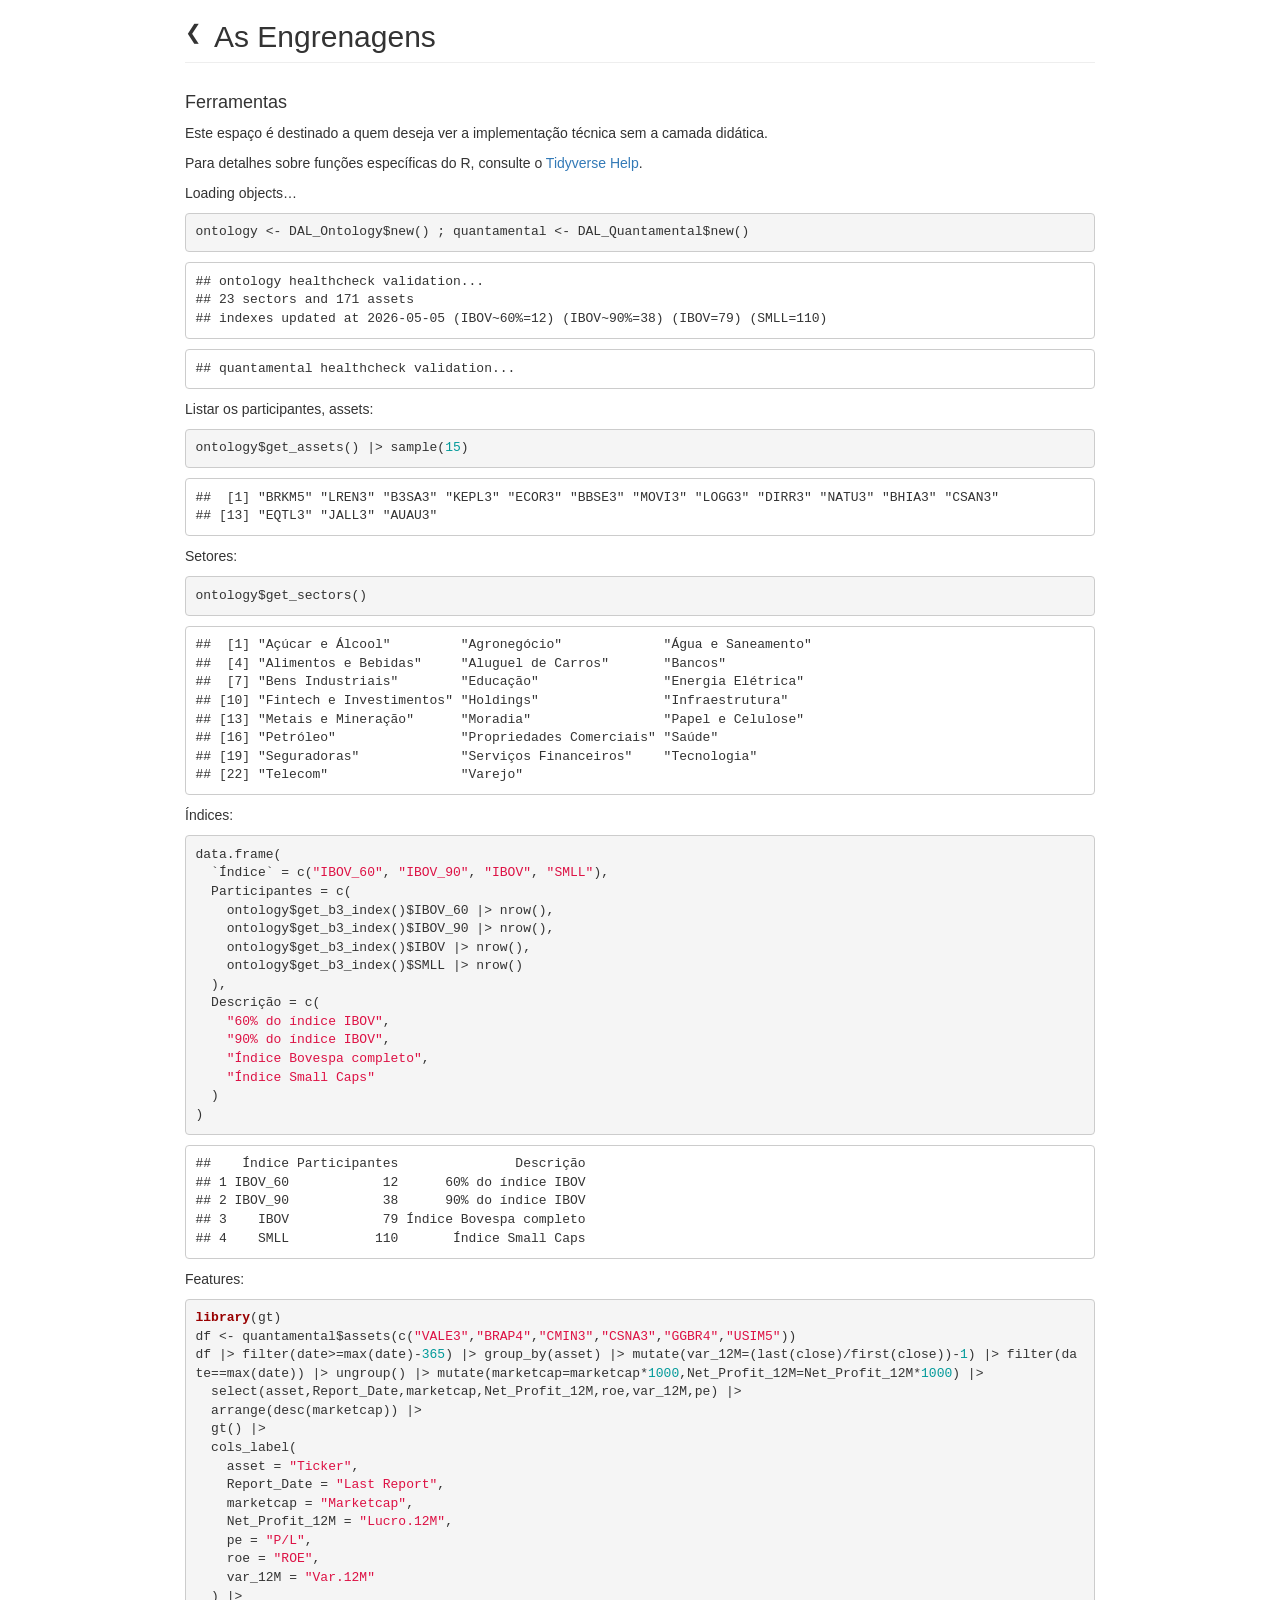
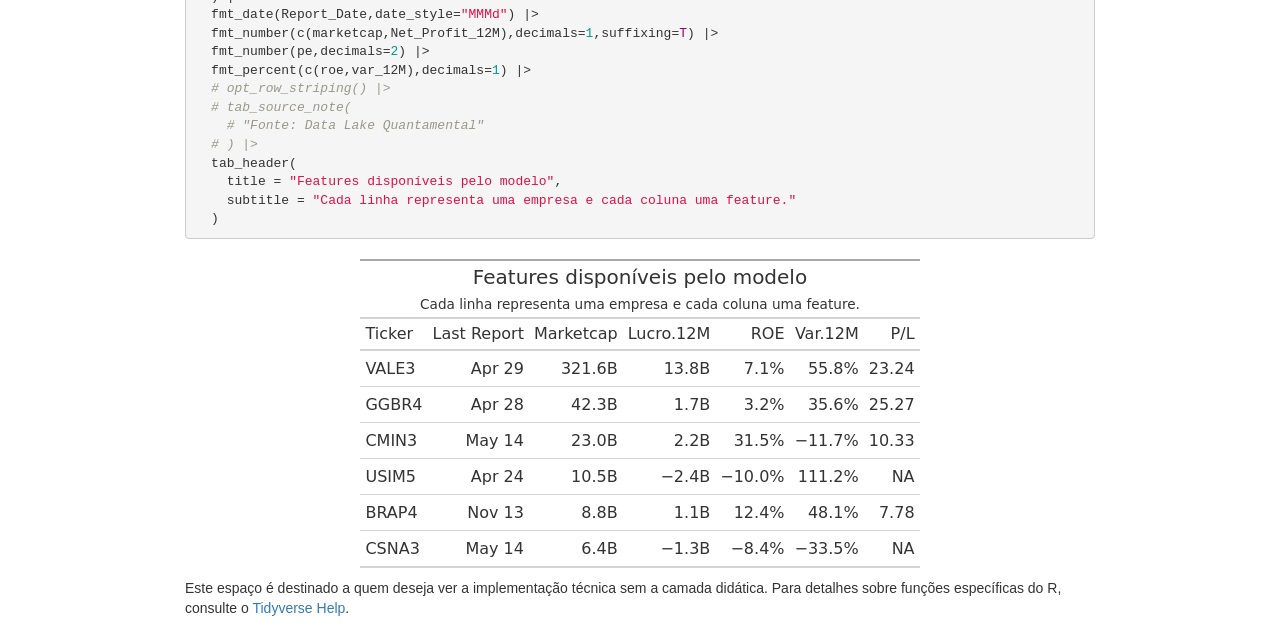
==== commit ef172889: "time series cointegration" ====
--- a/docs/coding.html
+++ b/docs/coding.html
@@ -399,8 +399,8 @@
 <pre><code>## quantamental healthcheck validation...</code></pre>
 <p>Listar os participantes, assets:</p>
 <pre class="r"><code>ontology$get_assets() |&gt; sample(15)</code></pre>
-<pre><code>##  [1] &quot;AXIA6&quot;  &quot;MGLU3&quot;  &quot;LAVV3&quot;  &quot;MELI34&quot; &quot;TTEN3&quot;  &quot;RANI3&quot;  &quot;PRNR3&quot;  &quot;RAIL3&quot;  &quot;MDIA3&quot;  &quot;BLAU3&quot; 
-## [11] &quot;TAEE11&quot; &quot;RCSL3&quot;  &quot;HBSA3&quot;  &quot;VLID3&quot;  &quot;CMIG4&quot;</code></pre>
+<pre><code>##  [1] &quot;BRKM5&quot; &quot;LREN3&quot; &quot;B3SA3&quot; &quot;KEPL3&quot; &quot;ECOR3&quot; &quot;BBSE3&quot; &quot;MOVI3&quot; &quot;LOGG3&quot; &quot;DIRR3&quot; &quot;NATU3&quot; &quot;BHIA3&quot; &quot;CSAN3&quot;
+## [13] &quot;EQTL3&quot; &quot;JALL3&quot; &quot;AUAU3&quot;</code></pre>
 <p>Setores:</p>
 <pre class="r"><code>ontology$get_sectors()</code></pre>
 <pre><code>##  [1] &quot;Açúcar e Álcool&quot;         &quot;Agronegócio&quot;             &quot;Água e Saneamento&quot;      
@@ -460,20 +460,20 @@
     title = &quot;Features disponíveis pelo modelo&quot;,
     subtitle = &quot;Cada linha representa uma empresa e cada coluna uma feature.&quot;
   )</code></pre>
-<div id="tttrsrrytx" style="padding-left:0px;padding-right:0px;padding-top:10px;padding-bottom:10px;overflow-x:auto;overflow-y:auto;width:auto;height:auto;">
-<style>#tttrsrrytx table {
+<div id="ywhnumbkmn" style="padding-left:0px;padding-right:0px;padding-top:10px;padding-bottom:10px;overflow-x:auto;overflow-y:auto;width:auto;height:auto;">
+<style>#ywhnumbkmn table {
 font-family: system-ui, 'Segoe UI', Roboto, Helvetica, Arial, sans-serif, 'Apple Color Emoji', 'Segoe UI Emoji', 'Segoe UI Symbol', 'Noto Color Emoji';
 -webkit-font-smoothing: antialiased;
 -moz-osx-font-smoothing: grayscale;
 }
-#tttrsrrytx thead, #tttrsrrytx tbody, #tttrsrrytx tfoot, #tttrsrrytx tr, #tttrsrrytx td, #tttrsrrytx th {
+#ywhnumbkmn thead, #ywhnumbkmn tbody, #ywhnumbkmn tfoot, #ywhnumbkmn tr, #ywhnumbkmn td, #ywhnumbkmn th {
 border-style: none;
 }
-#tttrsrrytx p {
+#ywhnumbkmn p {
 margin: 0;
 padding: 0;
 }
-#tttrsrrytx .gt_table {
+#ywhnumbkmn .gt_table {
 display: table;
 border-collapse: collapse;
 line-height: normal;
@@ -498,11 +498,11 @@
 border-left-width: 2px;
 border-left-color: #D3D3D3;
 }
-#tttrsrrytx .gt_caption {
+#ywhnumbkmn .gt_caption {
 padding-top: 4px;
 padding-bottom: 4px;
 }
-#tttrsrrytx .gt_title {
+#ywhnumbkmn .gt_title {
 color: #333333;
 font-size: 125%;
 font-weight: initial;
@@ -513,7 +513,7 @@
 border-bottom-color: #FFFFFF;
 border-bottom-width: 0;
 }
-#tttrsrrytx .gt_subtitle {
+#ywhnumbkmn .gt_subtitle {
 color: #333333;
 font-size: 85%;
 font-weight: initial;
@@ -524,7 +524,7 @@
 border-top-color: #FFFFFF;
 border-top-width: 0;
 }
-#tttrsrrytx .gt_heading {
+#ywhnumbkmn .gt_heading {
 background-color: #FFFFFF;
 text-align: center;
 border-bottom-color: #FFFFFF;
@@ -535,12 +535,12 @@
 border-right-width: 1px;
 border-right-color: #D3D3D3;
 }
-#tttrsrrytx .gt_bottom_border {
+#ywhnumbkmn .gt_bottom_border {
 border-bottom-style: solid;
 border-bottom-width: 2px;
 border-bottom-color: #D3D3D3;
 }
-#tttrsrrytx .gt_col_headings {
+#ywhnumbkmn .gt_col_headings {
 border-top-style: solid;
 border-top-width: 2px;
 border-top-color: #D3D3D3;
@@ -554,7 +554,7 @@
 border-right-width: 1px;
 border-right-color: #D3D3D3;
 }
-#tttrsrrytx .gt_col_heading {
+#ywhnumbkmn .gt_col_heading {
 color: #333333;
 background-color: #FFFFFF;
 font-size: 100%;
@@ -573,7 +573,7 @@
 padding-right: 5px;
 overflow-x: hidden;
 }
-#tttrsrrytx .gt_column_spanner_outer {
+#ywhnumbkmn .gt_column_spanner_outer {
 color: #333333;
 background-color: #FFFFFF;
 font-size: 100%;
@@ -584,13 +584,13 @@
 padding-left: 4px;
 padding-right: 4px;
 }
-#tttrsrrytx .gt_column_spanner_outer:first-child {
+#ywhnumbkmn .gt_column_spanner_outer:first-child {
 padding-left: 0;
 }
-#tttrsrrytx .gt_column_spanner_outer:last-child {
+#ywhnumbkmn .gt_column_spanner_outer:last-child {
 padding-right: 0;
 }
-#tttrsrrytx .gt_column_spanner {
+#ywhnumbkmn .gt_column_spanner {
 border-bottom-style: solid;
 border-bottom-width: 2px;
 border-bottom-color: #D3D3D3;
@@ -601,10 +601,10 @@
 display: inline-block;
 width: 100%;
 }
-#tttrsrrytx .gt_spanner_row {
+#ywhnumbkmn .gt_spanner_row {
 border-bottom-style: hidden;
 }
-#tttrsrrytx .gt_group_heading {
+#ywhnumbkmn .gt_group_heading {
 padding-top: 8px;
 padding-bottom: 8px;
 padding-left: 5px;
@@ -629,7 +629,7 @@
 vertical-align: middle;
 text-align: left;
 }
-#tttrsrrytx .gt_empty_group_heading {
+#ywhnumbkmn .gt_empty_group_heading {
 padding: 0.5px;
 color: #333333;
 background-color: #FFFFFF;
@@ -643,13 +643,13 @@
 border-bottom-color: #D3D3D3;
 vertical-align: middle;
 }
-#tttrsrrytx .gt_from_md > :first-child {
+#ywhnumbkmn .gt_from_md > :first-child {
 margin-top: 0;
 }
-#tttrsrrytx .gt_from_md > :last-child {
+#ywhnumbkmn .gt_from_md > :last-child {
 margin-bottom: 0;
 }
-#tttrsrrytx .gt_row {
+#ywhnumbkmn .gt_row {
 padding-top: 8px;
 padding-bottom: 8px;
 padding-left: 5px;
@@ -667,7 +667,7 @@
 vertical-align: middle;
 overflow-x: hidden;
 }
-#tttrsrrytx .gt_stub {
+#ywhnumbkmn .gt_stub {
 color: #333333;
 background-color: #FFFFFF;
 font-size: 100%;
@@ -679,7 +679,7 @@
 padding-left: 5px;
 padding-right: 5px;
 }
-#tttrsrrytx .gt_stub_row_group {
+#ywhnumbkmn .gt_stub_row_group {
 color: #333333;
 background-color: #FFFFFF;
 font-size: 100%;
@@ -692,13 +692,13 @@
 padding-right: 5px;
 vertical-align: top;
 }
-#tttrsrrytx .gt_row_group_first td {
+#ywhnumbkmn .gt_row_group_first td {
 border-top-width: 2px;
 }
-#tttrsrrytx .gt_row_group_first th {
+#ywhnumbkmn .gt_row_group_first th {
 border-top-width: 2px;
 }
-#tttrsrrytx .gt_summary_row {
+#ywhnumbkmn .gt_summary_row {
 color: #333333;
 background-color: #FFFFFF;
 text-transform: inherit;
@@ -707,14 +707,14 @@
 padding-left: 5px;
 padding-right: 5px;
 }
-#tttrsrrytx .gt_first_summary_row {
+#ywhnumbkmn .gt_first_summary_row {
 border-top-style: solid;
 border-top-color: #D3D3D3;
 }
-#tttrsrrytx .gt_first_summary_row.thick {
+#ywhnumbkmn .gt_first_summary_row.thick {
 border-top-width: 2px;
 }
-#tttrsrrytx .gt_last_summary_row {
+#ywhnumbkmn .gt_last_summary_row {
 padding-top: 8px;
 padding-bottom: 8px;
 padding-left: 5px;
@@ -723,7 +723,7 @@
 border-bottom-width: 2px;
 border-bottom-color: #D3D3D3;
 }
-#tttrsrrytx .gt_grand_summary_row {
+#ywhnumbkmn .gt_grand_summary_row {
 color: #333333;
 background-color: #FFFFFF;
 text-transform: inherit;
@@ -732,7 +732,7 @@
 padding-left: 5px;
 padding-right: 5px;
 }
-#tttrsrrytx .gt_first_grand_summary_row {
+#ywhnumbkmn .gt_first_grand_summary_row {
 padding-top: 8px;
 padding-bottom: 8px;
 padding-left: 5px;
@@ -741,7 +741,7 @@
 border-top-width: 6px;
 border-top-color: #D3D3D3;
 }
-#tttrsrrytx .gt_last_grand_summary_row_top {
+#ywhnumbkmn .gt_last_grand_summary_row_top {
 padding-top: 8px;
 padding-bottom: 8px;
 padding-left: 5px;
@@ -750,10 +750,10 @@
 border-bottom-width: 6px;
 border-bottom-color: #D3D3D3;
 }
-#tttrsrrytx .gt_striped {
+#ywhnumbkmn .gt_striped {
 background-color: rgba(128, 128, 128, 0.05);
 }
-#tttrsrrytx .gt_table_body {
+#ywhnumbkmn .gt_table_body {
 border-top-style: solid;
 border-top-width: 2px;
 border-top-color: #D3D3D3;
@@ -761,7 +761,7 @@
 border-bottom-width: 2px;
 border-bottom-color: #D3D3D3;
 }
-#tttrsrrytx .gt_footnotes {
+#ywhnumbkmn .gt_footnotes {
 color: #333333;
 background-color: #FFFFFF;
 border-bottom-style: none;
@@ -774,7 +774,7 @@
 border-right-width: 2px;
 border-right-color: #D3D3D3;
 }
-#tttrsrrytx .gt_footnote {
+#ywhnumbkmn .gt_footnote {
 margin: 0px;
 font-size: 90%;
 padding-top: 4px;
@@ -782,7 +782,7 @@
 padding-left: 5px;
 padding-right: 5px;
 }
-#tttrsrrytx .gt_sourcenotes {
+#ywhnumbkmn .gt_sourcenotes {
 color: #333333;
 background-color: #FFFFFF;
 border-bottom-style: none;
@@ -795,64 +795,64 @@
 border-right-width: 2px;
 border-right-color: #D3D3D3;
 }
-#tttrsrrytx .gt_sourcenote {
+#ywhnumbkmn .gt_sourcenote {
 font-size: 90%;
 padding-top: 4px;
 padding-bottom: 4px;
 padding-left: 5px;
 padding-right: 5px;
 }
-#tttrsrrytx .gt_left {
+#ywhnumbkmn .gt_left {
 text-align: left;
 }
-#tttrsrrytx .gt_center {
+#ywhnumbkmn .gt_center {
 text-align: center;
 }
-#tttrsrrytx .gt_right {
+#ywhnumbkmn .gt_right {
 text-align: right;
 font-variant-numeric: tabular-nums;
 }
-#tttrsrrytx .gt_font_normal {
+#ywhnumbkmn .gt_font_normal {
 font-weight: normal;
 }
-#tttrsrrytx .gt_font_bold {
+#ywhnumbkmn .gt_font_bold {
 font-weight: bold;
 }
-#tttrsrrytx .gt_font_italic {
+#ywhnumbkmn .gt_font_italic {
 font-style: italic;
 }
-#tttrsrrytx .gt_super {
+#ywhnumbkmn .gt_super {
 font-size: 65%;
 }
-#tttrsrrytx .gt_footnote_marks {
+#ywhnumbkmn .gt_footnote_marks {
 font-size: 75%;
 vertical-align: 0.4em;
 position: initial;
 }
-#tttrsrrytx .gt_asterisk {
+#ywhnumbkmn .gt_asterisk {
 font-size: 100%;
 vertical-align: 0;
 }
-#tttrsrrytx .gt_indent_1 {
+#ywhnumbkmn .gt_indent_1 {
 text-indent: 5px;
 }
-#tttrsrrytx .gt_indent_2 {
+#ywhnumbkmn .gt_indent_2 {
 text-indent: 10px;
 }
-#tttrsrrytx .gt_indent_3 {
+#ywhnumbkmn .gt_indent_3 {
 text-indent: 15px;
 }
-#tttrsrrytx .gt_indent_4 {
+#ywhnumbkmn .gt_indent_4 {
 text-indent: 20px;
 }
-#tttrsrrytx .gt_indent_5 {
+#ywhnumbkmn .gt_indent_5 {
 text-indent: 25px;
 }
-#tttrsrrytx .katex-display {
+#ywhnumbkmn .katex-display {
 display: inline-flex !important;
 margin-bottom: 0.75em !important;
 }
-#tttrsrrytx div.Reactable > div.rt-table > div.rt-thead > div.rt-tr.rt-tr-group-header > div.rt-th-group:after {
+#ywhnumbkmn div.Reactable > div.rt-table > div.rt-thead > div.rt-tr.rt-tr-group-header > div.rt-th-group:after {
 height: 0px !important;
 }
 </style>
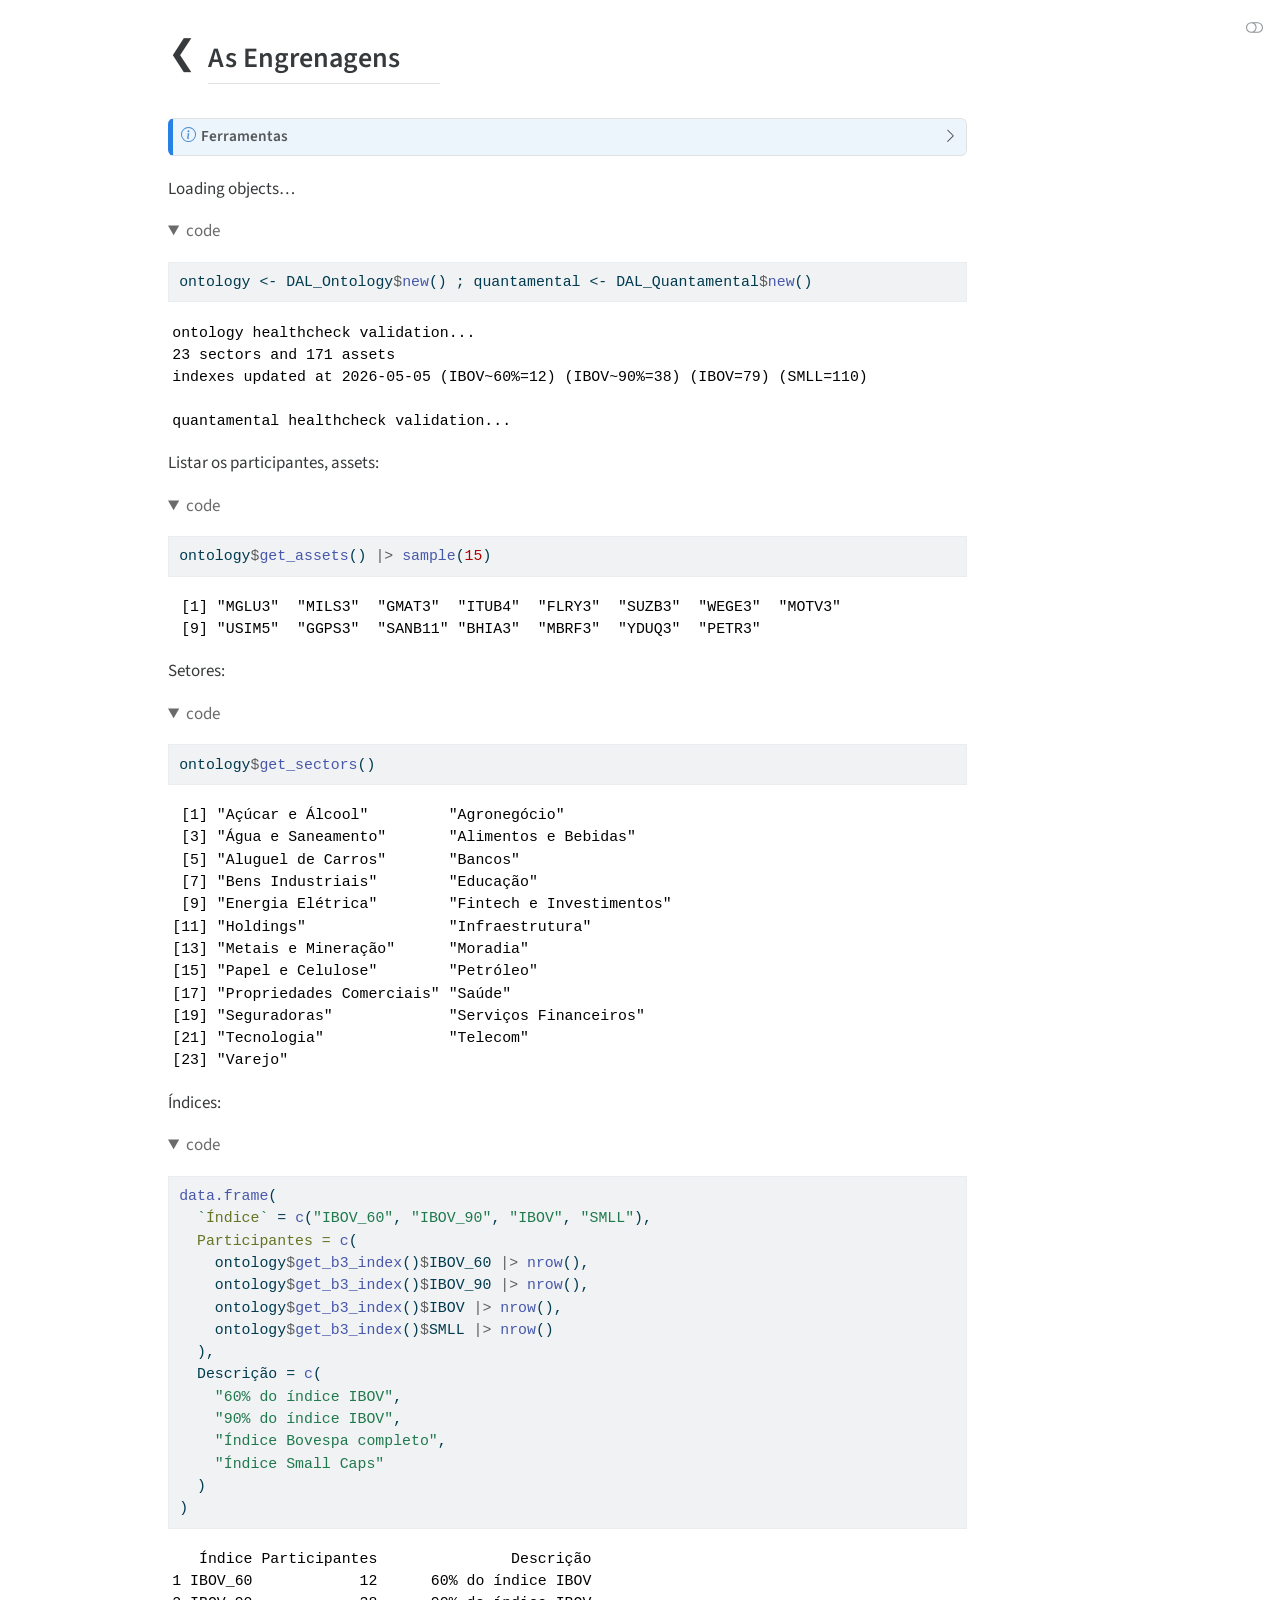
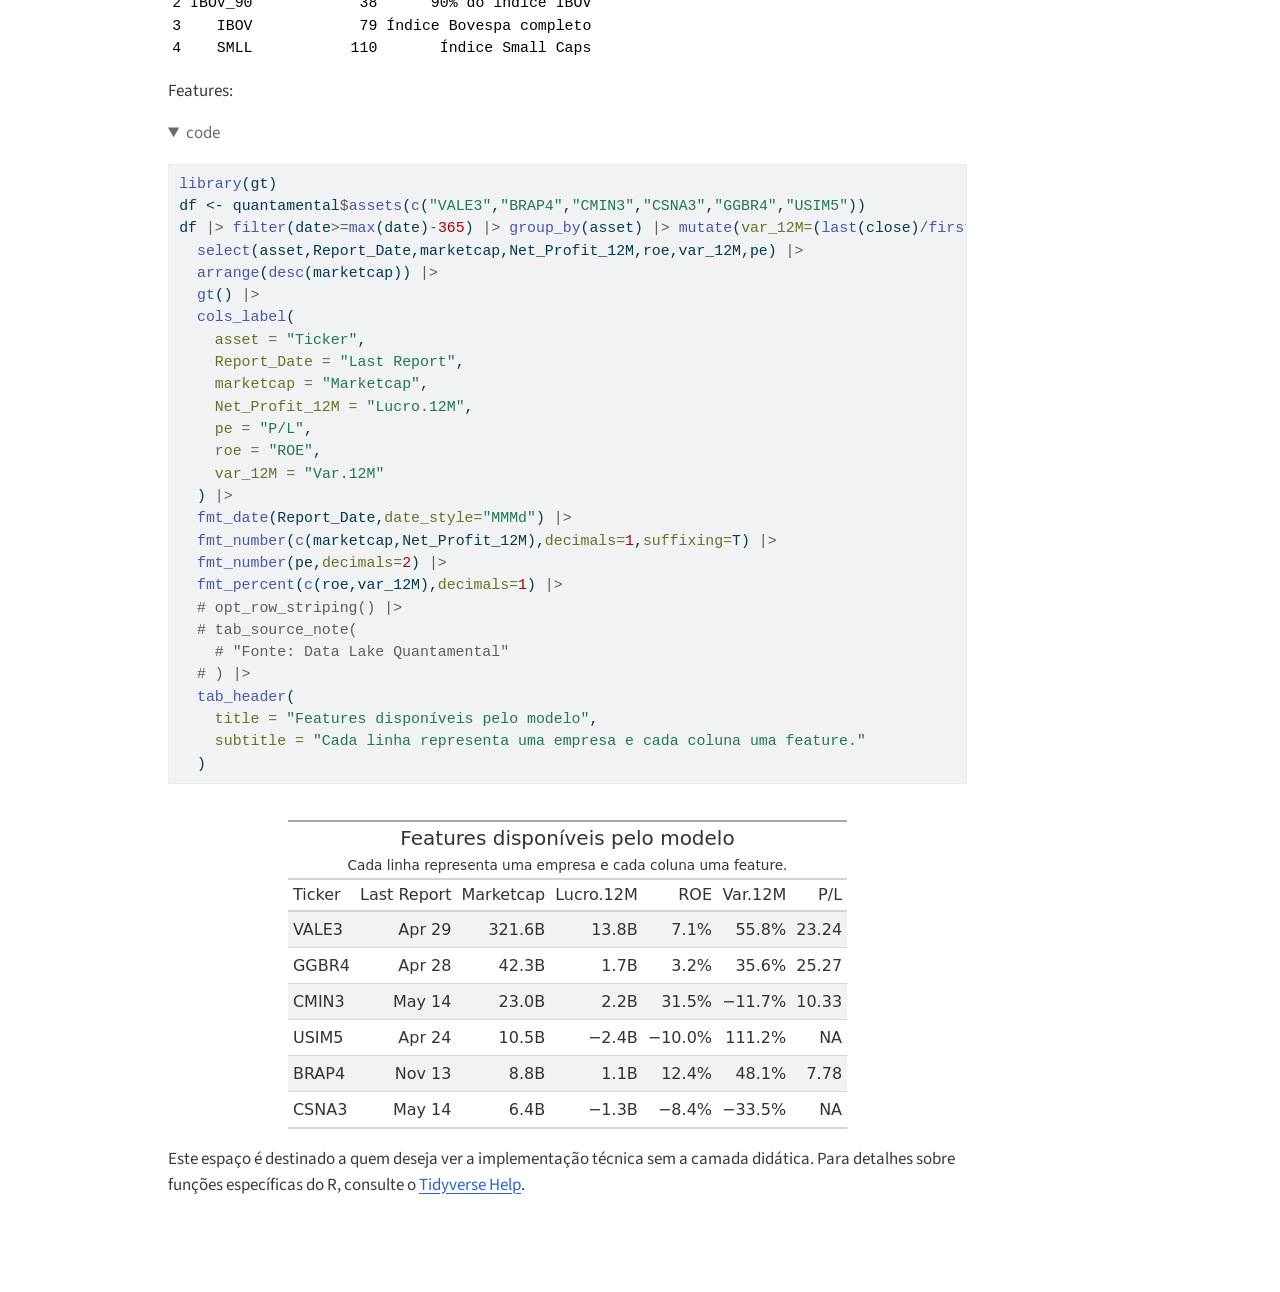
==== commit 7292a1b1: "rendering with Quarto" ====
--- a/docs/coding.html
+++ b/docs/coding.html
@@ -1,975 +1,1380 @@
 <!DOCTYPE html>
-
-<html>
-
-<head>
-
-<meta charset="utf-8" />
-<meta name="generator" content="pandoc" />
-<meta http-equiv="X-UA-Compatible" content="IE=EDGE" />
-
-
-
-
-<title>coding.knit</title>
-
-<script>// Pandoc 2.9 adds attributes on both header and div. We remove the former (to
-// be compatible with the behavior of Pandoc < 2.8).
-document.addEventListener('DOMContentLoaded', function(e) {
-  var hs = document.querySelectorAll("div.section[class*='level'] > :first-child");
-  var i, h, a;
-  for (i = 0; i < hs.length; i++) {
-    h = hs[i];
-    if (!/^h[1-6]$/i.test(h.tagName)) continue;  // it should be a header h1-h6
-    a = h.attributes;
-    while (a.length > 0) h.removeAttribute(a[0].name);
+<html xmlns="http://www.w3.org/1999/xhtml" lang="en" xml:lang="en"><head>
+
+<meta charset="utf-8">
+<meta name="generator" content="quarto-1.9.38">
+
+<meta name="viewport" content="width=device-width, initial-scale=1.0, user-scalable=yes">
+
+
+<title>coding</title>
+<style>
+/* Default styles provided by pandoc.
+** See https://pandoc.org/MANUAL.html#variables-for-html for config info.
+*/
+code{white-space: pre-wrap;}
+span.smallcaps{font-variant: small-caps;}
+div.columns{display: flex; gap: min(4vw, 1.5em);}
+div.column{flex: auto; overflow-x: auto;}
+div.hanging-indent{margin-left: 1.5em; text-indent: -1.5em;}
+ul.task-list{list-style: none;}
+ul.task-list li input[type="checkbox"] {
+  width: 0.8em;
+  margin: 0 0.8em 0.2em -1em; /* quarto-specific, see https://github.com/quarto-dev/quarto-cli/issues/4556 */ 
+  vertical-align: middle;
+}
+/* CSS for syntax highlighting */
+html { -webkit-text-size-adjust: 100%; }
+pre > code.sourceCode { white-space: pre; position: relative; }
+pre > code.sourceCode > span { display: inline-block; line-height: 1.25; }
+pre > code.sourceCode > span:empty { height: 1.2em; }
+.sourceCode { overflow: visible; }
+code.sourceCode > span { color: inherit; text-decoration: inherit; }
+div.sourceCode { margin: 1em 0; }
+pre.sourceCode { margin: 0; }
+@media screen {
+div.sourceCode { overflow: auto; }
+}
+@media print {
+pre > code.sourceCode { white-space: pre-wrap; }
+pre > code.sourceCode > span { text-indent: -5em; padding-left: 5em; }
+}
+pre.numberSource code
+  { counter-reset: source-line 0; }
+pre.numberSource code > span
+  { position: relative; left: -4em; counter-increment: source-line; }
+pre.numberSource code > span > a:first-child::before
+  { content: counter(source-line);
+    position: relative; left: -1em; text-align: right; vertical-align: baseline;
+    border: none; display: inline-block;
+    -webkit-touch-callout: none; -webkit-user-select: none;
+    -khtml-user-select: none; -moz-user-select: none;
+    -ms-user-select: none; user-select: none;
+    padding: 0 4px; width: 4em;
   }
-});
-</script>
-<script>/*! jQuery v3.6.0 | (c) OpenJS Foundation and other contributors | jquery.org/license */
-!function(e,t){"use strict";"object"==typeof module&&"object"==typeof module.exports?module.exports=e.document?t(e,!0):function(e){if(!e.document)throw new Error("jQuery requires a window with a document");return t(e)}:t(e)}("undefined"!=typeof window?window:this,function(C,e){"use strict";var t=[],r=Object.getPrototypeOf,s=t.slice,g=t.flat?function(e){return t.flat.call(e)}:function(e){return t.concat.apply([],e)},u=t.push,i=t.indexOf,n={},o=n.toString,v=n.hasOwnProperty,a=v.toString,l=a.call(Object),y={},m=function(e){return"function"==typeof e&&"number"!=typeof e.nodeType&&"function"!=typeof e.item},x=function(e){return null!=e&&e===e.window},E=C.document,c={type:!0,src:!0,nonce:!0,noModule:!0};function b(e,t,n){var r,i,o=(n=n||E).createElement("script");if(o.text=e,t)for(r in c)(i=t[r]||t.getAttribute&&t.getAttribute(r))&&o.setAttribute(r,i);n.head.appendChild(o).parentNode.removeChild(o)}function w(e){return null==e?e+"":"object"==typeof e||"function"==typeof e?n[o.call(e)]||"object":typeof e}var f="3.6.0",S=function(e,t){return new S.fn.init(e,t)};function p(e){var t=!!e&&"length"in e&&e.length,n=w(e);return!m(e)&&!x(e)&&("array"===n||0===t||"number"==typeof t&&0<t&&t-1 in e)}S.fn=S.prototype={jquery:f,constructor:S,length:0,toArray:function(){return s.call(this)},get:function(e){return null==e?s.call(this):e<0?this[e+this.length]:this[e]},pushStack:function(e){var t=S.merge(this.constructor(),e);return t.prevObject=this,t},each:function(e){return S.each(this,e)},map:function(n){return this.pushStack(S.map(this,function(e,t){return n.call(e,t,e)}))},slice:function(){return this.pushStack(s.apply(this,arguments))},first:function(){return this.eq(0)},last:function(){return this.eq(-1)},even:function(){return this.pushStack(S.grep(this,function(e,t){return(t+1)%2}))},odd:function(){return this.pushStack(S.grep(this,function(e,t){return t%2}))},eq:function(e){var t=this.length,n=+e+(e<0?t:0);return this.pushStack(0<=n&&n<t?[this[n]]:[])},end:function(){return this.prevObject||this.constructor()},push:u,sort:t.sort,splice:t.splice},S.extend=S.fn.extend=function(){var e,t,n,r,i,o,a=arguments[0]||{},s=1,u=arguments.length,l=!1;for("boolean"==typeof a&&(l=a,a=arguments[s]||{},s++),"object"==typeof a||m(a)||(a={}),s===u&&(a=this,s--);s<u;s++)if(null!=(e=arguments[s]))for(t in e)r=e[t],"__proto__"!==t&&a!==r&&(l&&r&&(S.isPlainObject(r)||(i=Array.isArray(r)))?(n=a[t],o=i&&!Array.isArray(n)?[]:i||S.isPlainObject(n)?n:{},i=!1,a[t]=S.extend(l,o,r)):void 0!==r&&(a[t]=r));return a},S.extend({expando:"jQuery"+(f+Math.random()).replace(/\D/g,""),isReady:!0,error:function(e){throw new Error(e)},noop:function(){},isPlainObject:function(e){var t,n;return!(!e||"[object Object]"!==o.call(e))&&(!(t=r(e))||"function"==typeof(n=v.call(t,"constructor")&&t.constructor)&&a.call(n)===l)},isEmptyObject:function(e){var t;for(t in e)return!1;return!0},globalEval:function(e,t,n){b(e,{nonce:t&&t.nonce},n)},each:function(e,t){var n,r=0;if(p(e)){for(n=e.length;r<n;r++)if(!1===t.call(e[r],r,e[r]))break}else for(r in e)if(!1===t.call(e[r],r,e[r]))break;return e},makeArray:function(e,t){var n=t||[];return null!=e&&(p(Object(e))?S.merge(n,"string"==typeof e?[e]:e):u.call(n,e)),n},inArray:function(e,t,n){return null==t?-1:i.call(t,e,n)},merge:function(e,t){for(var n=+t.length,r=0,i=e.length;r<n;r++)e[i++]=t[r];return e.length=i,e},grep:function(e,t,n){for(var r=[],i=0,o=e.length,a=!n;i<o;i++)!t(e[i],i)!==a&&r.push(e[i]);return r},map:function(e,t,n){var r,i,o=0,a=[];if(p(e))for(r=e.length;o<r;o++)null!=(i=t(e[o],o,n))&&a.push(i);else for(o in e)null!=(i=t(e[o],o,n))&&a.push(i);return g(a)},guid:1,support:y}),"function"==typeof Symbol&&(S.fn[Symbol.iterator]=t[Symbol.iterator]),S.each("Boolean Number String Function Array Date RegExp Object Error Symbol".split(" "),function(e,t){n["[object "+t+"]"]=t.toLowerCase()});var d=function(n){var e,d,b,o,i,h,f,g,w,u,l,T,C,a,E,v,s,c,y,S="sizzle"+1*new Date,p=n.document,k=0,r=0,m=ue(),x=ue(),A=ue(),N=ue(),j=function(e,t){return e===t&&(l=!0),0},D={}.hasOwnProperty,t=[],q=t.pop,L=t.push,H=t.push,O=t.slice,P=function(e,t){for(var n=0,r=e.length;n<r;n++)if(e[n]===t)return n;return-1},R="checked|selected|async|autofocus|autoplay|controls|defer|disabled|hidden|ismap|loop|multiple|open|readonly|required|scoped",M="[\\x20\\t\\r\\n\\f]",I="(?:\\\\[\\da-fA-F]{1,6}"+M+"?|\\\\[^\\r\\n\\f]|[\\w-]|[^\0-\\x7f])+",W="\\["+M+"*("+I+")(?:"+M+"*([*^$|!~]?=)"+M+"*(?:'((?:\\\\.|[^\\\\'])*)'|\"((?:\\\\.|[^\\\\\"])*)\"|("+I+"))|)"+M+"*\\]",F=":("+I+")(?:\\((('((?:\\\\.|[^\\\\'])*)'|\"((?:\\\\.|[^\\\\\"])*)\")|((?:\\\\.|[^\\\\()[\\]]|"+W+")*)|.*)\\)|)",B=new RegExp(M+"+","g"),$=new RegExp("^"+M+"+|((?:^|[^\\\\])(?:\\\\.)*)"+M+"+$","g"),_=new RegExp("^"+M+"*,"+M+"*"),z=new RegExp("^"+M+"*([>+~]|"+M+")"+M+"*"),U=new RegExp(M+"|>"),X=new RegExp(F),V=new RegExp("^"+I+"$"),G={ID:new RegExp("^#("+I+")"),CLASS:new RegExp("^\\.("+I+")"),TAG:new RegExp("^("+I+"|[*])"),ATTR:new RegExp("^"+W),PSEUDO:new RegExp("^"+F),CHILD:new RegExp("^:(only|first|last|nth|nth-last)-(child|of-type)(?:\\("+M+"*(even|odd|(([+-]|)(\\d*)n|)"+M+"*(?:([+-]|)"+M+"*(\\d+)|))"+M+"*\\)|)","i"),bool:new RegExp("^(?:"+R+")$","i"),needsContext:new RegExp("^"+M+"*[>+~]|:(even|odd|eq|gt|lt|nth|first|last)(?:\\("+M+"*((?:-\\d)?\\d*)"+M+"*\\)|)(?=[^-]|$)","i")},Y=/HTML$/i,Q=/^(?:input|select|textarea|button)$/i,J=/^h\d$/i,K=/^[^{]+\{\s*\[native \w/,Z=/^(?:#([\w-]+)|(\w+)|\.([\w-]+))$/,ee=/[+~]/,te=new RegExp("\\\\[\\da-fA-F]{1,6}"+M+"?|\\\\([^\\r\\n\\f])","g"),ne=function(e,t){var n="0x"+e.slice(1)-65536;return t||(n<0?String.fromCharCode(n+65536):String.fromCharCode(n>>10|55296,1023&n|56320))},re=/([\0-\x1f\x7f]|^-?\d)|^-$|[^\0-\x1f\x7f-\uFFFF\w-]/g,ie=function(e,t){return t?"\0"===e?"\ufffd":e.slice(0,-1)+"\\"+e.charCodeAt(e.length-1).toString(16)+" ":"\\"+e},oe=function(){T()},ae=be(function(e){return!0===e.disabled&&"fieldset"===e.nodeName.toLowerCase()},{dir:"parentNode",next:"legend"});try{H.apply(t=O.call(p.childNodes),p.childNodes),t[p.childNodes.length].nodeType}catch(e){H={apply:t.length?function(e,t){L.apply(e,O.call(t))}:function(e,t){var n=e.length,r=0;while(e[n++]=t[r++]);e.length=n-1}}}function se(t,e,n,r){var i,o,a,s,u,l,c,f=e&&e.ownerDocument,p=e?e.nodeType:9;if(n=n||[],"string"!=typeof t||!t||1!==p&&9!==p&&11!==p)return n;if(!r&&(T(e),e=e||C,E)){if(11!==p&&(u=Z.exec(t)))if(i=u[1]){if(9===p){if(!(a=e.getElementById(i)))return n;if(a.id===i)return n.push(a),n}else if(f&&(a=f.getElementById(i))&&y(e,a)&&a.id===i)return n.push(a),n}else{if(u[2])return H.apply(n,e.getElementsByTagName(t)),n;if((i=u[3])&&d.getElementsByClassName&&e.getElementsByClassName)return H.apply(n,e.getElementsByClassName(i)),n}if(d.qsa&&!N[t+" "]&&(!v||!v.test(t))&&(1!==p||"object"!==e.nodeName.toLowerCase())){if(c=t,f=e,1===p&&(U.test(t)||z.test(t))){(f=ee.test(t)&&ye(e.parentNode)||e)===e&&d.scope||((s=e.getAttribute("id"))?s=s.replace(re,ie):e.setAttribute("id",s=S)),o=(l=h(t)).length;while(o--)l[o]=(s?"#"+s:":scope")+" "+xe(l[o]);c=l.join(",")}try{return H.apply(n,f.querySelectorAll(c)),n}catch(e){N(t,!0)}finally{s===S&&e.removeAttribute("id")}}}return g(t.replace($,"$1"),e,n,r)}function ue(){var r=[];return function e(t,n){return r.push(t+" ")>b.cacheLength&&delete e[r.shift()],e[t+" "]=n}}function le(e){return e[S]=!0,e}function ce(e){var t=C.createElement("fieldset");try{return!!e(t)}catch(e){return!1}finally{t.parentNode&&t.parentNode.removeChild(t),t=null}}function fe(e,t){var n=e.split("|"),r=n.length;while(r--)b.attrHandle[n[r]]=t}function pe(e,t){var n=t&&e,r=n&&1===e.nodeType&&1===t.nodeType&&e.sourceIndex-t.sourceIndex;if(r)return r;if(n)while(n=n.nextSibling)if(n===t)return-1;return e?1:-1}function de(t){return function(e){return"input"===e.nodeName.toLowerCase()&&e.type===t}}function he(n){return function(e){var t=e.nodeName.toLowerCase();return("input"===t||"button"===t)&&e.type===n}}function ge(t){return function(e){return"form"in e?e.parentNode&&!1===e.disabled?"label"in e?"label"in e.parentNode?e.parentNode.disabled===t:e.disabled===t:e.isDisabled===t||e.isDisabled!==!t&&ae(e)===t:e.disabled===t:"label"in e&&e.disabled===t}}function ve(a){return le(function(o){return o=+o,le(function(e,t){var n,r=a([],e.length,o),i=r.length;while(i--)e[n=r[i]]&&(e[n]=!(t[n]=e[n]))})})}function ye(e){return e&&"undefined"!=typeof e.getElementsByTagName&&e}for(e in d=se.support={},i=se.isXML=function(e){var t=e&&e.namespaceURI,n=e&&(e.ownerDocument||e).documentElement;return!Y.test(t||n&&n.nodeName||"HTML")},T=se.setDocument=function(e){var t,n,r=e?e.ownerDocument||e:p;return r!=C&&9===r.nodeType&&r.documentElement&&(a=(C=r).documentElement,E=!i(C),p!=C&&(n=C.defaultView)&&n.top!==n&&(n.addEventListener?n.addEventListener("unload",oe,!1):n.attachEvent&&n.attachEvent("onunload",oe)),d.scope=ce(function(e){return a.appendChild(e).appendChild(C.createElement("div")),"undefined"!=typeof e.querySelectorAll&&!e.querySelectorAll(":scope fieldset div").length}),d.attributes=ce(function(e){return e.className="i",!e.getAttribute("className")}),d.getElementsByTagName=ce(function(e){return e.appendChild(C.createComment("")),!e.getElementsByTagName("*").length}),d.getElementsByClassName=K.test(C.getElementsByClassName),d.getById=ce(function(e){return a.appendChild(e).id=S,!C.getElementsByName||!C.getElementsByName(S).length}),d.getById?(b.filter.ID=function(e){var t=e.replace(te,ne);return function(e){return e.getAttribute("id")===t}},b.find.ID=function(e,t){if("undefined"!=typeof t.getElementById&&E){var n=t.getElementById(e);return n?[n]:[]}}):(b.filter.ID=function(e){var n=e.replace(te,ne);return function(e){var t="undefined"!=typeof e.getAttributeNode&&e.getAttributeNode("id");return t&&t.value===n}},b.find.ID=function(e,t){if("undefined"!=typeof t.getElementById&&E){var n,r,i,o=t.getElementById(e);if(o){if((n=o.getAttributeNode("id"))&&n.value===e)return[o];i=t.getElementsByName(e),r=0;while(o=i[r++])if((n=o.getAttributeNode("id"))&&n.value===e)return[o]}return[]}}),b.find.TAG=d.getElementsByTagName?function(e,t){return"undefined"!=typeof t.getElementsByTagName?t.getElementsByTagName(e):d.qsa?t.querySelectorAll(e):void 0}:function(e,t){var n,r=[],i=0,o=t.getElementsByTagName(e);if("*"===e){while(n=o[i++])1===n.nodeType&&r.push(n);return r}return o},b.find.CLASS=d.getElementsByClassName&&function(e,t){if("undefined"!=typeof t.getElementsByClassName&&E)return t.getElementsByClassName(e)},s=[],v=[],(d.qsa=K.test(C.querySelectorAll))&&(ce(function(e){var t;a.appendChild(e).innerHTML="<a id='"+S+"'></a><select id='"+S+"-\r\\' msallowcapture=''><option selected=''></option></select>",e.querySelectorAll("[msallowcapture^='']").length&&v.push("[*^$]="+M+"*(?:''|\"\")"),e.querySelectorAll("[selected]").length||v.push("\\["+M+"*(?:value|"+R+")"),e.querySelectorAll("[id~="+S+"-]").length||v.push("~="),(t=C.createElement("input")).setAttribute("name",""),e.appendChild(t),e.querySelectorAll("[name='']").length||v.push("\\["+M+"*name"+M+"*="+M+"*(?:''|\"\")"),e.querySelectorAll(":checked").length||v.push(":checked"),e.querySelectorAll("a#"+S+"+*").length||v.push(".#.+[+~]"),e.querySelectorAll("\\\f"),v.push("[\\r\\n\\f]")}),ce(function(e){e.innerHTML="<a href='' disabled='disabled'></a><select disabled='disabled'><option/></select>";var t=C.createElement("input");t.setAttribute("type","hidden"),e.appendChild(t).setAttribute("name","D"),e.querySelectorAll("[name=d]").length&&v.push("name"+M+"*[*^$|!~]?="),2!==e.querySelectorAll(":enabled").length&&v.push(":enabled",":disabled"),a.appendChild(e).disabled=!0,2!==e.querySelectorAll(":disabled").length&&v.push(":enabled",":disabled"),e.querySelectorAll("*,:x"),v.push(",.*:")})),(d.matchesSelector=K.test(c=a.matches||a.webkitMatchesSelector||a.mozMatchesSelector||a.oMatchesSelector||a.msMatchesSelector))&&ce(function(e){d.disconnectedMatch=c.call(e,"*"),c.call(e,"[s!='']:x"),s.push("!=",F)}),v=v.length&&new RegExp(v.join("|")),s=s.length&&new RegExp(s.join("|")),t=K.test(a.compareDocumentPosition),y=t||K.test(a.contains)?function(e,t){var n=9===e.nodeType?e.documentElement:e,r=t&&t.parentNode;return e===r||!(!r||1!==r.nodeType||!(n.contains?n.contains(r):e.compareDocumentPosition&&16&e.compareDocumentPosition(r)))}:function(e,t){if(t)while(t=t.parentNode)if(t===e)return!0;return!1},j=t?function(e,t){if(e===t)return l=!0,0;var n=!e.compareDocumentPosition-!t.compareDocumentPosition;return n||(1&(n=(e.ownerDocument||e)==(t.ownerDocument||t)?e.compareDocumentPosition(t):1)||!d.sortDetached&&t.compareDocumentPosition(e)===n?e==C||e.ownerDocument==p&&y(p,e)?-1:t==C||t.ownerDocument==p&&y(p,t)?1:u?P(u,e)-P(u,t):0:4&n?-1:1)}:function(e,t){if(e===t)return l=!0,0;var n,r=0,i=e.parentNode,o=t.parentNode,a=[e],s=[t];if(!i||!o)return e==C?-1:t==C?1:i?-1:o?1:u?P(u,e)-P(u,t):0;if(i===o)return pe(e,t);n=e;while(n=n.parentNode)a.unshift(n);n=t;while(n=n.parentNode)s.unshift(n);while(a[r]===s[r])r++;return r?pe(a[r],s[r]):a[r]==p?-1:s[r]==p?1:0}),C},se.matches=function(e,t){return se(e,null,null,t)},se.matchesSelector=function(e,t){if(T(e),d.matchesSelector&&E&&!N[t+" "]&&(!s||!s.test(t))&&(!v||!v.test(t)))try{var n=c.call(e,t);if(n||d.disconnectedMatch||e.document&&11!==e.document.nodeType)return n}catch(e){N(t,!0)}return 0<se(t,C,null,[e]).length},se.contains=function(e,t){return(e.ownerDocument||e)!=C&&T(e),y(e,t)},se.attr=function(e,t){(e.ownerDocument||e)!=C&&T(e);var n=b.attrHandle[t.toLowerCase()],r=n&&D.call(b.attrHandle,t.toLowerCase())?n(e,t,!E):void 0;return void 0!==r?r:d.attributes||!E?e.getAttribute(t):(r=e.getAttributeNode(t))&&r.specified?r.value:null},se.escape=function(e){return(e+"").replace(re,ie)},se.error=function(e){throw new Error("Syntax error, unrecognized expression: "+e)},se.uniqueSort=function(e){var t,n=[],r=0,i=0;if(l=!d.detectDuplicates,u=!d.sortStable&&e.slice(0),e.sort(j),l){while(t=e[i++])t===e[i]&&(r=n.push(i));while(r--)e.splice(n[r],1)}return u=null,e},o=se.getText=function(e){var t,n="",r=0,i=e.nodeType;if(i){if(1===i||9===i||11===i){if("string"==typeof e.textContent)return e.textContent;for(e=e.firstChild;e;e=e.nextSibling)n+=o(e)}else if(3===i||4===i)return e.nodeValue}else while(t=e[r++])n+=o(t);return n},(b=se.selectors={cacheLength:50,createPseudo:le,match:G,attrHandle:{},find:{},relative:{">":{dir:"parentNode",first:!0}," ":{dir:"parentNode"},"+":{dir:"previousSibling",first:!0},"~":{dir:"previousSibling"}},preFilter:{ATTR:function(e){return e[1]=e[1].replace(te,ne),e[3]=(e[3]||e[4]||e[5]||"").replace(te,ne),"~="===e[2]&&(e[3]=" "+e[3]+" "),e.slice(0,4)},CHILD:function(e){return e[1]=e[1].toLowerCase(),"nth"===e[1].slice(0,3)?(e[3]||se.error(e[0]),e[4]=+(e[4]?e[5]+(e[6]||1):2*("even"===e[3]||"odd"===e[3])),e[5]=+(e[7]+e[8]||"odd"===e[3])):e[3]&&se.error(e[0]),e},PSEUDO:function(e){var t,n=!e[6]&&e[2];return G.CHILD.test(e[0])?null:(e[3]?e[2]=e[4]||e[5]||"":n&&X.test(n)&&(t=h(n,!0))&&(t=n.indexOf(")",n.length-t)-n.length)&&(e[0]=e[0].slice(0,t),e[2]=n.slice(0,t)),e.slice(0,3))}},filter:{TAG:function(e){var t=e.replace(te,ne).toLowerCase();return"*"===e?function(){return!0}:function(e){return e.nodeName&&e.nodeName.toLowerCase()===t}},CLASS:function(e){var t=m[e+" "];return t||(t=new RegExp("(^|"+M+")"+e+"("+M+"|$)"))&&m(e,function(e){return t.test("string"==typeof e.className&&e.className||"undefined"!=typeof e.getAttribute&&e.getAttribute("class")||"")})},ATTR:function(n,r,i){return function(e){var t=se.attr(e,n);return null==t?"!="===r:!r||(t+="","="===r?t===i:"!="===r?t!==i:"^="===r?i&&0===t.indexOf(i):"*="===r?i&&-1<t.indexOf(i):"$="===r?i&&t.slice(-i.length)===i:"~="===r?-1<(" "+t.replace(B," ")+" ").indexOf(i):"|="===r&&(t===i||t.slice(0,i.length+1)===i+"-"))}},CHILD:function(h,e,t,g,v){var y="nth"!==h.slice(0,3),m="last"!==h.slice(-4),x="of-type"===e;return 1===g&&0===v?function(e){return!!e.parentNode}:function(e,t,n){var r,i,o,a,s,u,l=y!==m?"nextSibling":"previousSibling",c=e.parentNode,f=x&&e.nodeName.toLowerCase(),p=!n&&!x,d=!1;if(c){if(y){while(l){a=e;while(a=a[l])if(x?a.nodeName.toLowerCase()===f:1===a.nodeType)return!1;u=l="only"===h&&!u&&"nextSibling"}return!0}if(u=[m?c.firstChild:c.lastChild],m&&p){d=(s=(r=(i=(o=(a=c)[S]||(a[S]={}))[a.uniqueID]||(o[a.uniqueID]={}))[h]||[])[0]===k&&r[1])&&r[2],a=s&&c.childNodes[s];while(a=++s&&a&&a[l]||(d=s=0)||u.pop())if(1===a.nodeType&&++d&&a===e){i[h]=[k,s,d];break}}else if(p&&(d=s=(r=(i=(o=(a=e)[S]||(a[S]={}))[a.uniqueID]||(o[a.uniqueID]={}))[h]||[])[0]===k&&r[1]),!1===d)while(a=++s&&a&&a[l]||(d=s=0)||u.pop())if((x?a.nodeName.toLowerCase()===f:1===a.nodeType)&&++d&&(p&&((i=(o=a[S]||(a[S]={}))[a.uniqueID]||(o[a.uniqueID]={}))[h]=[k,d]),a===e))break;return(d-=v)===g||d%g==0&&0<=d/g}}},PSEUDO:function(e,o){var t,a=b.pseudos[e]||b.setFilters[e.toLowerCase()]||se.error("unsupported pseudo: "+e);return a[S]?a(o):1<a.length?(t=[e,e,"",o],b.setFilters.hasOwnProperty(e.toLowerCase())?le(function(e,t){var n,r=a(e,o),i=r.length;while(i--)e[n=P(e,r[i])]=!(t[n]=r[i])}):function(e){return a(e,0,t)}):a}},pseudos:{not:le(function(e){var r=[],i=[],s=f(e.replace($,"$1"));return s[S]?le(function(e,t,n,r){var i,o=s(e,null,r,[]),a=e.length;while(a--)(i=o[a])&&(e[a]=!(t[a]=i))}):function(e,t,n){return r[0]=e,s(r,null,n,i),r[0]=null,!i.pop()}}),has:le(function(t){return function(e){return 0<se(t,e).length}}),contains:le(function(t){return t=t.replace(te,ne),function(e){return-1<(e.textContent||o(e)).indexOf(t)}}),lang:le(function(n){return V.test(n||"")||se.error("unsupported lang: "+n),n=n.replace(te,ne).toLowerCase(),function(e){var t;do{if(t=E?e.lang:e.getAttribute("xml:lang")||e.getAttribute("lang"))return(t=t.toLowerCase())===n||0===t.indexOf(n+"-")}while((e=e.parentNode)&&1===e.nodeType);return!1}}),target:function(e){var t=n.location&&n.location.hash;return t&&t.slice(1)===e.id},root:function(e){return e===a},focus:function(e){return e===C.activeElement&&(!C.hasFocus||C.hasFocus())&&!!(e.type||e.href||~e.tabIndex)},enabled:ge(!1),disabled:ge(!0),checked:function(e){var t=e.nodeName.toLowerCase();return"input"===t&&!!e.checked||"option"===t&&!!e.selected},selected:function(e){return e.parentNode&&e.parentNode.selectedIndex,!0===e.selected},empty:function(e){for(e=e.firstChild;e;e=e.nextSibling)if(e.nodeType<6)return!1;return!0},parent:function(e){return!b.pseudos.empty(e)},header:function(e){return J.test(e.nodeName)},input:function(e){return Q.test(e.nodeName)},button:function(e){var t=e.nodeName.toLowerCase();return"input"===t&&"button"===e.type||"button"===t},text:function(e){var t;return"input"===e.nodeName.toLowerCase()&&"text"===e.type&&(null==(t=e.getAttribute("type"))||"text"===t.toLowerCase())},first:ve(function(){return[0]}),last:ve(function(e,t){return[t-1]}),eq:ve(function(e,t,n){return[n<0?n+t:n]}),even:ve(function(e,t){for(var n=0;n<t;n+=2)e.push(n);return e}),odd:ve(function(e,t){for(var n=1;n<t;n+=2)e.push(n);return e}),lt:ve(function(e,t,n){for(var r=n<0?n+t:t<n?t:n;0<=--r;)e.push(r);return e}),gt:ve(function(e,t,n){for(var r=n<0?n+t:n;++r<t;)e.push(r);return e})}}).pseudos.nth=b.pseudos.eq,{radio:!0,checkbox:!0,file:!0,password:!0,image:!0})b.pseudos[e]=de(e);for(e in{submit:!0,reset:!0})b.pseudos[e]=he(e);function me(){}function xe(e){for(var t=0,n=e.length,r="";t<n;t++)r+=e[t].value;return r}function be(s,e,t){var u=e.dir,l=e.next,c=l||u,f=t&&"parentNode"===c,p=r++;return e.first?function(e,t,n){while(e=e[u])if(1===e.nodeType||f)return s(e,t,n);return!1}:function(e,t,n){var r,i,o,a=[k,p];if(n){while(e=e[u])if((1===e.nodeType||f)&&s(e,t,n))return!0}else while(e=e[u])if(1===e.nodeType||f)if(i=(o=e[S]||(e[S]={}))[e.uniqueID]||(o[e.uniqueID]={}),l&&l===e.nodeName.toLowerCase())e=e[u]||e;else{if((r=i[c])&&r[0]===k&&r[1]===p)return a[2]=r[2];if((i[c]=a)[2]=s(e,t,n))return!0}return!1}}function we(i){return 1<i.length?function(e,t,n){var r=i.length;while(r--)if(!i[r](e,t,n))return!1;return!0}:i[0]}function Te(e,t,n,r,i){for(var o,a=[],s=0,u=e.length,l=null!=t;s<u;s++)(o=e[s])&&(n&&!n(o,r,i)||(a.push(o),l&&t.push(s)));return a}function Ce(d,h,g,v,y,e){return v&&!v[S]&&(v=Ce(v)),y&&!y[S]&&(y=Ce(y,e)),le(function(e,t,n,r){var i,o,a,s=[],u=[],l=t.length,c=e||function(e,t,n){for(var r=0,i=t.length;r<i;r++)se(e,t[r],n);return n}(h||"*",n.nodeType?[n]:n,[]),f=!d||!e&&h?c:Te(c,s,d,n,r),p=g?y||(e?d:l||v)?[]:t:f;if(g&&g(f,p,n,r),v){i=Te(p,u),v(i,[],n,r),o=i.length;while(o--)(a=i[o])&&(p[u[o]]=!(f[u[o]]=a))}if(e){if(y||d){if(y){i=[],o=p.length;while(o--)(a=p[o])&&i.push(f[o]=a);y(null,p=[],i,r)}o=p.length;while(o--)(a=p[o])&&-1<(i=y?P(e,a):s[o])&&(e[i]=!(t[i]=a))}}else p=Te(p===t?p.splice(l,p.length):p),y?y(null,t,p,r):H.apply(t,p)})}function Ee(e){for(var i,t,n,r=e.length,o=b.relative[e[0].type],a=o||b.relative[" "],s=o?1:0,u=be(function(e){return e===i},a,!0),l=be(function(e){return-1<P(i,e)},a,!0),c=[function(e,t,n){var r=!o&&(n||t!==w)||((i=t).nodeType?u(e,t,n):l(e,t,n));return i=null,r}];s<r;s++)if(t=b.relative[e[s].type])c=[be(we(c),t)];else{if((t=b.filter[e[s].type].apply(null,e[s].matches))[S]){for(n=++s;n<r;n++)if(b.relative[e[n].type])break;return Ce(1<s&&we(c),1<s&&xe(e.slice(0,s-1).concat({value:" "===e[s-2].type?"*":""})).replace($,"$1"),t,s<n&&Ee(e.slice(s,n)),n<r&&Ee(e=e.slice(n)),n<r&&xe(e))}c.push(t)}return we(c)}return me.prototype=b.filters=b.pseudos,b.setFilters=new me,h=se.tokenize=function(e,t){var n,r,i,o,a,s,u,l=x[e+" "];if(l)return t?0:l.slice(0);a=e,s=[],u=b.preFilter;while(a){for(o in n&&!(r=_.exec(a))||(r&&(a=a.slice(r[0].length)||a),s.push(i=[])),n=!1,(r=z.exec(a))&&(n=r.shift(),i.push({value:n,type:r[0].replace($," ")}),a=a.slice(n.length)),b.filter)!(r=G[o].exec(a))||u[o]&&!(r=u[o](r))||(n=r.shift(),i.push({value:n,type:o,matches:r}),a=a.slice(n.length));if(!n)break}return t?a.length:a?se.error(e):x(e,s).slice(0)},f=se.compile=function(e,t){var n,v,y,m,x,r,i=[],o=[],a=A[e+" "];if(!a){t||(t=h(e)),n=t.length;while(n--)(a=Ee(t[n]))[S]?i.push(a):o.push(a);(a=A(e,(v=o,m=0<(y=i).length,x=0<v.length,r=function(e,t,n,r,i){var o,a,s,u=0,l="0",c=e&&[],f=[],p=w,d=e||x&&b.find.TAG("*",i),h=k+=null==p?1:Math.random()||.1,g=d.length;for(i&&(w=t==C||t||i);l!==g&&null!=(o=d[l]);l++){if(x&&o){a=0,t||o.ownerDocument==C||(T(o),n=!E);while(s=v[a++])if(s(o,t||C,n)){r.push(o);break}i&&(k=h)}m&&((o=!s&&o)&&u--,e&&c.push(o))}if(u+=l,m&&l!==u){a=0;while(s=y[a++])s(c,f,t,n);if(e){if(0<u)while(l--)c[l]||f[l]||(f[l]=q.call(r));f=Te(f)}H.apply(r,f),i&&!e&&0<f.length&&1<u+y.length&&se.uniqueSort(r)}return i&&(k=h,w=p),c},m?le(r):r))).selector=e}return a},g=se.select=function(e,t,n,r){var i,o,a,s,u,l="function"==typeof e&&e,c=!r&&h(e=l.selector||e);if(n=n||[],1===c.length){if(2<(o=c[0]=c[0].slice(0)).length&&"ID"===(a=o[0]).type&&9===t.nodeType&&E&&b.relative[o[1].type]){if(!(t=(b.find.ID(a.matches[0].replace(te,ne),t)||[])[0]))return n;l&&(t=t.parentNode),e=e.slice(o.shift().value.length)}i=G.needsContext.test(e)?0:o.length;while(i--){if(a=o[i],b.relative[s=a.type])break;if((u=b.find[s])&&(r=u(a.matches[0].replace(te,ne),ee.test(o[0].type)&&ye(t.parentNode)||t))){if(o.splice(i,1),!(e=r.length&&xe(o)))return H.apply(n,r),n;break}}}return(l||f(e,c))(r,t,!E,n,!t||ee.test(e)&&ye(t.parentNode)||t),n},d.sortStable=S.split("").sort(j).join("")===S,d.detectDuplicates=!!l,T(),d.sortDetached=ce(function(e){return 1&e.compareDocumentPosition(C.createElement("fieldset"))}),ce(function(e){return e.innerHTML="<a href='#'></a>","#"===e.firstChild.getAttribute("href")})||fe("type|href|height|width",function(e,t,n){if(!n)return e.getAttribute(t,"type"===t.toLowerCase()?1:2)}),d.attributes&&ce(function(e){return e.innerHTML="<input/>",e.firstChild.setAttribute("value",""),""===e.firstChild.getAttribute("value")})||fe("value",function(e,t,n){if(!n&&"input"===e.nodeName.toLowerCase())return e.defaultValue}),ce(function(e){return null==e.getAttribute("disabled")})||fe(R,function(e,t,n){var r;if(!n)return!0===e[t]?t.toLowerCase():(r=e.getAttributeNode(t))&&r.specified?r.value:null}),se}(C);S.find=d,S.expr=d.selectors,S.expr[":"]=S.expr.pseudos,S.uniqueSort=S.unique=d.uniqueSort,S.text=d.getText,S.isXMLDoc=d.isXML,S.contains=d.contains,S.escapeSelector=d.escape;var h=function(e,t,n){var r=[],i=void 0!==n;while((e=e[t])&&9!==e.nodeType)if(1===e.nodeType){if(i&&S(e).is(n))break;r.push(e)}return r},T=function(e,t){for(var n=[];e;e=e.nextSibling)1===e.nodeType&&e!==t&&n.push(e);return n},k=S.expr.match.needsContext;function A(e,t){return e.nodeName&&e.nodeName.toLowerCase()===t.toLowerCase()}var N=/^<([a-z][^\/\0>:\x20\t\r\n\f]*)[\x20\t\r\n\f]*\/?>(?:<\/\1>|)$/i;function j(e,n,r){return m(n)?S.grep(e,function(e,t){return!!n.call(e,t,e)!==r}):n.nodeType?S.grep(e,function(e){return e===n!==r}):"string"!=typeof n?S.grep(e,function(e){return-1<i.call(n,e)!==r}):S.filter(n,e,r)}S.filter=function(e,t,n){var r=t[0];return n&&(e=":not("+e+")"),1===t.length&&1===r.nodeType?S.find.matchesSelector(r,e)?[r]:[]:S.find.matches(e,S.grep(t,function(e){return 1===e.nodeType}))},S.fn.extend({find:function(e){var t,n,r=this.length,i=this;if("string"!=typeof e)return this.pushStack(S(e).filter(function(){for(t=0;t<r;t++)if(S.contains(i[t],this))return!0}));for(n=this.pushStack([]),t=0;t<r;t++)S.find(e,i[t],n);return 1<r?S.uniqueSort(n):n},filter:function(e){return this.pushStack(j(this,e||[],!1))},not:function(e){return this.pushStack(j(this,e||[],!0))},is:function(e){return!!j(this,"string"==typeof e&&k.test(e)?S(e):e||[],!1).length}});var D,q=/^(?:\s*(<[\w\W]+>)[^>]*|#([\w-]+))$/;(S.fn.init=function(e,t,n){var r,i;if(!e)return this;if(n=n||D,"string"==typeof e){if(!(r="<"===e[0]&&">"===e[e.length-1]&&3<=e.length?[null,e,null]:q.exec(e))||!r[1]&&t)return!t||t.jquery?(t||n).find(e):this.constructor(t).find(e);if(r[1]){if(t=t instanceof S?t[0]:t,S.merge(this,S.parseHTML(r[1],t&&t.nodeType?t.ownerDocument||t:E,!0)),N.test(r[1])&&S.isPlainObject(t))for(r in t)m(this[r])?this[r](t[r]):this.attr(r,t[r]);return this}return(i=E.getElementById(r[2]))&&(this[0]=i,this.length=1),this}return e.nodeType?(this[0]=e,this.length=1,this):m(e)?void 0!==n.ready?n.ready(e):e(S):S.makeArray(e,this)}).prototype=S.fn,D=S(E);var L=/^(?:parents|prev(?:Until|All))/,H={children:!0,contents:!0,next:!0,prev:!0};function O(e,t){while((e=e[t])&&1!==e.nodeType);return e}S.fn.extend({has:function(e){var t=S(e,this),n=t.length;return this.filter(function(){for(var e=0;e<n;e++)if(S.contains(this,t[e]))return!0})},closest:function(e,t){var n,r=0,i=this.length,o=[],a="string"!=typeof e&&S(e);if(!k.test(e))for(;r<i;r++)for(n=this[r];n&&n!==t;n=n.parentNode)if(n.nodeType<11&&(a?-1<a.index(n):1===n.nodeType&&S.find.matchesSelector(n,e))){o.push(n);break}return this.pushStack(1<o.length?S.uniqueSort(o):o)},index:function(e){return e?"string"==typeof e?i.call(S(e),this[0]):i.call(this,e.jquery?e[0]:e):this[0]&&this[0].parentNode?this.first().prevAll().length:-1},add:function(e,t){return this.pushStack(S.uniqueSort(S.merge(this.get(),S(e,t))))},addBack:function(e){return this.add(null==e?this.prevObject:this.prevObject.filter(e))}}),S.each({parent:function(e){var t=e.parentNode;return t&&11!==t.nodeType?t:null},parents:function(e){return h(e,"parentNode")},parentsUntil:function(e,t,n){return h(e,"parentNode",n)},next:function(e){return O(e,"nextSibling")},prev:function(e){return O(e,"previousSibling")},nextAll:function(e){return h(e,"nextSibling")},prevAll:function(e){return h(e,"previousSibling")},nextUntil:function(e,t,n){return h(e,"nextSibling",n)},prevUntil:function(e,t,n){return h(e,"previousSibling",n)},siblings:function(e){return T((e.parentNode||{}).firstChild,e)},children:function(e){return T(e.firstChild)},contents:function(e){return null!=e.contentDocument&&r(e.contentDocument)?e.contentDocument:(A(e,"template")&&(e=e.content||e),S.merge([],e.childNodes))}},function(r,i){S.fn[r]=function(e,t){var n=S.map(this,i,e);return"Until"!==r.slice(-5)&&(t=e),t&&"string"==typeof t&&(n=S.filter(t,n)),1<this.length&&(H[r]||S.uniqueSort(n),L.test(r)&&n.reverse()),this.pushStack(n)}});var P=/[^\x20\t\r\n\f]+/g;function R(e){return e}function M(e){throw e}function I(e,t,n,r){var i;try{e&&m(i=e.promise)?i.call(e).done(t).fail(n):e&&m(i=e.then)?i.call(e,t,n):t.apply(void 0,[e].slice(r))}catch(e){n.apply(void 0,[e])}}S.Callbacks=function(r){var e,n;r="string"==typeof r?(e=r,n={},S.each(e.match(P)||[],function(e,t){n[t]=!0}),n):S.extend({},r);var i,t,o,a,s=[],u=[],l=-1,c=function(){for(a=a||r.once,o=i=!0;u.length;l=-1){t=u.shift();while(++l<s.length)!1===s[l].apply(t[0],t[1])&&r.stopOnFalse&&(l=s.length,t=!1)}r.memory||(t=!1),i=!1,a&&(s=t?[]:"")},f={add:function(){return s&&(t&&!i&&(l=s.length-1,u.push(t)),function n(e){S.each(e,function(e,t){m(t)?r.unique&&f.has(t)||s.push(t):t&&t.length&&"string"!==w(t)&&n(t)})}(arguments),t&&!i&&c()),this},remove:function(){return S.each(arguments,function(e,t){var n;while(-1<(n=S.inArray(t,s,n)))s.splice(n,1),n<=l&&l--}),this},has:function(e){return e?-1<S.inArray(e,s):0<s.length},empty:function(){return s&&(s=[]),this},disable:function(){return a=u=[],s=t="",this},disabled:function(){return!s},lock:function(){return a=u=[],t||i||(s=t=""),this},locked:function(){return!!a},fireWith:function(e,t){return a||(t=[e,(t=t||[]).slice?t.slice():t],u.push(t),i||c()),this},fire:function(){return f.fireWith(this,arguments),this},fired:function(){return!!o}};return f},S.extend({Deferred:function(e){var o=[["notify","progress",S.Callbacks("memory"),S.Callbacks("memory"),2],["resolve","done",S.Callbacks("once memory"),S.Callbacks("once memory"),0,"resolved"],["reject","fail",S.Callbacks("once memory"),S.Callbacks("once memory"),1,"rejected"]],i="pending",a={state:function(){return i},always:function(){return s.done(arguments).fail(arguments),this},"catch":function(e){return a.then(null,e)},pipe:function(){var i=arguments;return S.Deferred(function(r){S.each(o,function(e,t){var n=m(i[t[4]])&&i[t[4]];s[t[1]](function(){var e=n&&n.apply(this,arguments);e&&m(e.promise)?e.promise().progress(r.notify).done(r.resolve).fail(r.reject):r[t[0]+"With"](this,n?[e]:arguments)})}),i=null}).promise()},then:function(t,n,r){var u=0;function l(i,o,a,s){return function(){var n=this,r=arguments,e=function(){var e,t;if(!(i<u)){if((e=a.apply(n,r))===o.promise())throw new TypeError("Thenable self-resolution");t=e&&("object"==typeof e||"function"==typeof e)&&e.then,m(t)?s?t.call(e,l(u,o,R,s),l(u,o,M,s)):(u++,t.call(e,l(u,o,R,s),l(u,o,M,s),l(u,o,R,o.notifyWith))):(a!==R&&(n=void 0,r=[e]),(s||o.resolveWith)(n,r))}},t=s?e:function(){try{e()}catch(e){S.Deferred.exceptionHook&&S.Deferred.exceptionHook(e,t.stackTrace),u<=i+1&&(a!==M&&(n=void 0,r=[e]),o.rejectWith(n,r))}};i?t():(S.Deferred.getStackHook&&(t.stackTrace=S.Deferred.getStackHook()),C.setTimeout(t))}}return S.Deferred(function(e){o[0][3].add(l(0,e,m(r)?r:R,e.notifyWith)),o[1][3].add(l(0,e,m(t)?t:R)),o[2][3].add(l(0,e,m(n)?n:M))}).promise()},promise:function(e){return null!=e?S.extend(e,a):a}},s={};return S.each(o,function(e,t){var n=t[2],r=t[5];a[t[1]]=n.add,r&&n.add(function(){i=r},o[3-e][2].disable,o[3-e][3].disable,o[0][2].lock,o[0][3].lock),n.add(t[3].fire),s[t[0]]=function(){return s[t[0]+"With"](this===s?void 0:this,arguments),this},s[t[0]+"With"]=n.fireWith}),a.promise(s),e&&e.call(s,s),s},when:function(e){var n=arguments.length,t=n,r=Array(t),i=s.call(arguments),o=S.Deferred(),a=function(t){return function(e){r[t]=this,i[t]=1<arguments.length?s.call(arguments):e,--n||o.resolveWith(r,i)}};if(n<=1&&(I(e,o.done(a(t)).resolve,o.reject,!n),"pending"===o.state()||m(i[t]&&i[t].then)))return o.then();while(t--)I(i[t],a(t),o.reject);return o.promise()}});var W=/^(Eval|Internal|Range|Reference|Syntax|Type|URI)Error$/;S.Deferred.exceptionHook=function(e,t){C.console&&C.console.warn&&e&&W.test(e.name)&&C.console.warn("jQuery.Deferred exception: "+e.message,e.stack,t)},S.readyException=function(e){C.setTimeout(function(){throw e})};var F=S.Deferred();function B(){E.removeEventListener("DOMContentLoaded",B),C.removeEventListener("load",B),S.ready()}S.fn.ready=function(e){return F.then(e)["catch"](function(e){S.readyException(e)}),this},S.extend({isReady:!1,readyWait:1,ready:function(e){(!0===e?--S.readyWait:S.isReady)||(S.isReady=!0)!==e&&0<--S.readyWait||F.resolveWith(E,[S])}}),S.ready.then=F.then,"complete"===E.readyState||"loading"!==E.readyState&&!E.documentElement.doScroll?C.setTimeout(S.ready):(E.addEventListener("DOMContentLoaded",B),C.addEventListener("load",B));var $=function(e,t,n,r,i,o,a){var s=0,u=e.length,l=null==n;if("object"===w(n))for(s in i=!0,n)$(e,t,s,n[s],!0,o,a);else if(void 0!==r&&(i=!0,m(r)||(a=!0),l&&(a?(t.call(e,r),t=null):(l=t,t=function(e,t,n){return l.call(S(e),n)})),t))for(;s<u;s++)t(e[s],n,a?r:r.call(e[s],s,t(e[s],n)));return i?e:l?t.call(e):u?t(e[0],n):o},_=/^-ms-/,z=/-([a-z])/g;function U(e,t){return t.toUpperCase()}function X(e){return e.replace(_,"ms-").replace(z,U)}var V=function(e){return 1===e.nodeType||9===e.nodeType||!+e.nodeType};function G(){this.expando=S.expando+G.uid++}G.uid=1,G.prototype={cache:function(e){var t=e[this.expando];return t||(t={},V(e)&&(e.nodeType?e[this.expando]=t:Object.defineProperty(e,this.expando,{value:t,configurable:!0}))),t},set:function(e,t,n){var r,i=this.cache(e);if("string"==typeof t)i[X(t)]=n;else for(r in t)i[X(r)]=t[r];return i},get:function(e,t){return void 0===t?this.cache(e):e[this.expando]&&e[this.expando][X(t)]},access:function(e,t,n){return void 0===t||t&&"string"==typeof t&&void 0===n?this.get(e,t):(this.set(e,t,n),void 0!==n?n:t)},remove:function(e,t){var n,r=e[this.expando];if(void 0!==r){if(void 0!==t){n=(t=Array.isArray(t)?t.map(X):(t=X(t))in r?[t]:t.match(P)||[]).length;while(n--)delete r[t[n]]}(void 0===t||S.isEmptyObject(r))&&(e.nodeType?e[this.expando]=void 0:delete e[this.expando])}},hasData:function(e){var t=e[this.expando];return void 0!==t&&!S.isEmptyObject(t)}};var Y=new G,Q=new G,J=/^(?:\{[\w\W]*\}|\[[\w\W]*\])$/,K=/[A-Z]/g;function Z(e,t,n){var r,i;if(void 0===n&&1===e.nodeType)if(r="data-"+t.replace(K,"-$&").toLowerCase(),"string"==typeof(n=e.getAttribute(r))){try{n="true"===(i=n)||"false"!==i&&("null"===i?null:i===+i+""?+i:J.test(i)?JSON.parse(i):i)}catch(e){}Q.set(e,t,n)}else n=void 0;return n}S.extend({hasData:function(e){return Q.hasData(e)||Y.hasData(e)},data:function(e,t,n){return Q.access(e,t,n)},removeData:function(e,t){Q.remove(e,t)},_data:function(e,t,n){return Y.access(e,t,n)},_removeData:function(e,t){Y.remove(e,t)}}),S.fn.extend({data:function(n,e){var t,r,i,o=this[0],a=o&&o.attributes;if(void 0===n){if(this.length&&(i=Q.get(o),1===o.nodeType&&!Y.get(o,"hasDataAttrs"))){t=a.length;while(t--)a[t]&&0===(r=a[t].name).indexOf("data-")&&(r=X(r.slice(5)),Z(o,r,i[r]));Y.set(o,"hasDataAttrs",!0)}return i}return"object"==typeof n?this.each(function(){Q.set(this,n)}):$(this,function(e){var t;if(o&&void 0===e)return void 0!==(t=Q.get(o,n))?t:void 0!==(t=Z(o,n))?t:void 0;this.each(function(){Q.set(this,n,e)})},null,e,1<arguments.length,null,!0)},removeData:function(e){return this.each(function(){Q.remove(this,e)})}}),S.extend({queue:function(e,t,n){var r;if(e)return t=(t||"fx")+"queue",r=Y.get(e,t),n&&(!r||Array.isArray(n)?r=Y.access(e,t,S.makeArray(n)):r.push(n)),r||[]},dequeue:function(e,t){t=t||"fx";var n=S.queue(e,t),r=n.length,i=n.shift(),o=S._queueHooks(e,t);"inprogress"===i&&(i=n.shift(),r--),i&&("fx"===t&&n.unshift("inprogress"),delete o.stop,i.call(e,function(){S.dequeue(e,t)},o)),!r&&o&&o.empty.fire()},_queueHooks:function(e,t){var n=t+"queueHooks";return Y.get(e,n)||Y.access(e,n,{empty:S.Callbacks("once memory").add(function(){Y.remove(e,[t+"queue",n])})})}}),S.fn.extend({queue:function(t,n){var e=2;return"string"!=typeof t&&(n=t,t="fx",e--),arguments.length<e?S.queue(this[0],t):void 0===n?this:this.each(function(){var e=S.queue(this,t,n);S._queueHooks(this,t),"fx"===t&&"inprogress"!==e[0]&&S.dequeue(this,t)})},dequeue:function(e){return this.each(function(){S.dequeue(this,e)})},clearQueue:function(e){return this.queue(e||"fx",[])},promise:function(e,t){var n,r=1,i=S.Deferred(),o=this,a=this.length,s=function(){--r||i.resolveWith(o,[o])};"string"!=typeof e&&(t=e,e=void 0),e=e||"fx";while(a--)(n=Y.get(o[a],e+"queueHooks"))&&n.empty&&(r++,n.empty.add(s));return s(),i.promise(t)}});var ee=/[+-]?(?:\d*\.|)\d+(?:[eE][+-]?\d+|)/.source,te=new RegExp("^(?:([+-])=|)("+ee+")([a-z%]*)$","i"),ne=["Top","Right","Bottom","Left"],re=E.documentElement,ie=function(e){return S.contains(e.ownerDocument,e)},oe={composed:!0};re.getRootNode&&(ie=function(e){return S.contains(e.ownerDocument,e)||e.getRootNode(oe)===e.ownerDocument});var ae=function(e,t){return"none"===(e=t||e).style.display||""===e.style.display&&ie(e)&&"none"===S.css(e,"display")};function se(e,t,n,r){var i,o,a=20,s=r?function(){return r.cur()}:function(){return S.css(e,t,"")},u=s(),l=n&&n[3]||(S.cssNumber[t]?"":"px"),c=e.nodeType&&(S.cssNumber[t]||"px"!==l&&+u)&&te.exec(S.css(e,t));if(c&&c[3]!==l){u/=2,l=l||c[3],c=+u||1;while(a--)S.style(e,t,c+l),(1-o)*(1-(o=s()/u||.5))<=0&&(a=0),c/=o;c*=2,S.style(e,t,c+l),n=n||[]}return n&&(c=+c||+u||0,i=n[1]?c+(n[1]+1)*n[2]:+n[2],r&&(r.unit=l,r.start=c,r.end=i)),i}var ue={};function le(e,t){for(var n,r,i,o,a,s,u,l=[],c=0,f=e.length;c<f;c++)(r=e[c]).style&&(n=r.style.display,t?("none"===n&&(l[c]=Y.get(r,"display")||null,l[c]||(r.style.display="")),""===r.style.display&&ae(r)&&(l[c]=(u=a=o=void 0,a=(i=r).ownerDocument,s=i.nodeName,(u=ue[s])||(o=a.body.appendChild(a.createElement(s)),u=S.css(o,"display"),o.parentNode.removeChild(o),"none"===u&&(u="block"),ue[s]=u)))):"none"!==n&&(l[c]="none",Y.set(r,"display",n)));for(c=0;c<f;c++)null!=l[c]&&(e[c].style.display=l[c]);return e}S.fn.extend({show:function(){return le(this,!0)},hide:function(){return le(this)},toggle:function(e){return"boolean"==typeof e?e?this.show():this.hide():this.each(function(){ae(this)?S(this).show():S(this).hide()})}});var ce,fe,pe=/^(?:checkbox|radio)$/i,de=/<([a-z][^\/\0>\x20\t\r\n\f]*)/i,he=/^$|^module$|\/(?:java|ecma)script/i;ce=E.createDocumentFragment().appendChild(E.createElement("div")),(fe=E.createElement("input")).setAttribute("type","radio"),fe.setAttribute("checked","checked"),fe.setAttribute("name","t"),ce.appendChild(fe),y.checkClone=ce.cloneNode(!0).cloneNode(!0).lastChild.checked,ce.innerHTML="<textarea>x</textarea>",y.noCloneChecked=!!ce.cloneNode(!0).lastChild.defaultValue,ce.innerHTML="<option></option>",y.option=!!ce.lastChild;var ge={thead:[1,"<table>","</table>"],col:[2,"<table><colgroup>","</colgroup></table>"],tr:[2,"<table><tbody>","</tbody></table>"],td:[3,"<table><tbody><tr>","</tr></tbody></table>"],_default:[0,"",""]};function ve(e,t){var n;return n="undefined"!=typeof e.getElementsByTagName?e.getElementsByTagName(t||"*"):"undefined"!=typeof e.querySelectorAll?e.querySelectorAll(t||"*"):[],void 0===t||t&&A(e,t)?S.merge([e],n):n}function ye(e,t){for(var n=0,r=e.length;n<r;n++)Y.set(e[n],"globalEval",!t||Y.get(t[n],"globalEval"))}ge.tbody=ge.tfoot=ge.colgroup=ge.caption=ge.thead,ge.th=ge.td,y.option||(ge.optgroup=ge.option=[1,"<select multiple='multiple'>","</select>"]);var me=/<|&#?\w+;/;function xe(e,t,n,r,i){for(var o,a,s,u,l,c,f=t.createDocumentFragment(),p=[],d=0,h=e.length;d<h;d++)if((o=e[d])||0===o)if("object"===w(o))S.merge(p,o.nodeType?[o]:o);else if(me.test(o)){a=a||f.appendChild(t.createElement("div")),s=(de.exec(o)||["",""])[1].toLowerCase(),u=ge[s]||ge._default,a.innerHTML=u[1]+S.htmlPrefilter(o)+u[2],c=u[0];while(c--)a=a.lastChild;S.merge(p,a.childNodes),(a=f.firstChild).textContent=""}else p.push(t.createTextNode(o));f.textContent="",d=0;while(o=p[d++])if(r&&-1<S.inArray(o,r))i&&i.push(o);else if(l=ie(o),a=ve(f.appendChild(o),"script"),l&&ye(a),n){c=0;while(o=a[c++])he.test(o.type||"")&&n.push(o)}return f}var be=/^([^.]*)(?:\.(.+)|)/;function we(){return!0}function Te(){return!1}function Ce(e,t){return e===function(){try{return E.activeElement}catch(e){}}()==("focus"===t)}function Ee(e,t,n,r,i,o){var a,s;if("object"==typeof t){for(s in"string"!=typeof n&&(r=r||n,n=void 0),t)Ee(e,s,n,r,t[s],o);return e}if(null==r&&null==i?(i=n,r=n=void 0):null==i&&("string"==typeof n?(i=r,r=void 0):(i=r,r=n,n=void 0)),!1===i)i=Te;else if(!i)return e;return 1===o&&(a=i,(i=function(e){return S().off(e),a.apply(this,arguments)}).guid=a.guid||(a.guid=S.guid++)),e.each(function(){S.event.add(this,t,i,r,n)})}function Se(e,i,o){o?(Y.set(e,i,!1),S.event.add(e,i,{namespace:!1,handler:function(e){var t,n,r=Y.get(this,i);if(1&e.isTrigger&&this[i]){if(r.length)(S.event.special[i]||{}).delegateType&&e.stopPropagation();else if(r=s.call(arguments),Y.set(this,i,r),t=o(this,i),this[i](),r!==(n=Y.get(this,i))||t?Y.set(this,i,!1):n={},r!==n)return e.stopImmediatePropagation(),e.preventDefault(),n&&n.value}else r.length&&(Y.set(this,i,{value:S.event.trigger(S.extend(r[0],S.Event.prototype),r.slice(1),this)}),e.stopImmediatePropagation())}})):void 0===Y.get(e,i)&&S.event.add(e,i,we)}S.event={global:{},add:function(t,e,n,r,i){var o,a,s,u,l,c,f,p,d,h,g,v=Y.get(t);if(V(t)){n.handler&&(n=(o=n).handler,i=o.selector),i&&S.find.matchesSelector(re,i),n.guid||(n.guid=S.guid++),(u=v.events)||(u=v.events=Object.create(null)),(a=v.handle)||(a=v.handle=function(e){return"undefined"!=typeof S&&S.event.triggered!==e.type?S.event.dispatch.apply(t,arguments):void 0}),l=(e=(e||"").match(P)||[""]).length;while(l--)d=g=(s=be.exec(e[l])||[])[1],h=(s[2]||"").split(".").sort(),d&&(f=S.event.special[d]||{},d=(i?f.delegateType:f.bindType)||d,f=S.event.special[d]||{},c=S.extend({type:d,origType:g,data:r,handler:n,guid:n.guid,selector:i,needsContext:i&&S.expr.match.needsContext.test(i),namespace:h.join(".")},o),(p=u[d])||((p=u[d]=[]).delegateCount=0,f.setup&&!1!==f.setup.call(t,r,h,a)||t.addEventListener&&t.addEventListener(d,a)),f.add&&(f.add.call(t,c),c.handler.guid||(c.handler.guid=n.guid)),i?p.splice(p.delegateCount++,0,c):p.push(c),S.event.global[d]=!0)}},remove:function(e,t,n,r,i){var o,a,s,u,l,c,f,p,d,h,g,v=Y.hasData(e)&&Y.get(e);if(v&&(u=v.events)){l=(t=(t||"").match(P)||[""]).length;while(l--)if(d=g=(s=be.exec(t[l])||[])[1],h=(s[2]||"").split(".").sort(),d){f=S.event.special[d]||{},p=u[d=(r?f.delegateType:f.bindType)||d]||[],s=s[2]&&new RegExp("(^|\\.)"+h.join("\\.(?:.*\\.|)")+"(\\.|$)"),a=o=p.length;while(o--)c=p[o],!i&&g!==c.origType||n&&n.guid!==c.guid||s&&!s.test(c.namespace)||r&&r!==c.selector&&("**"!==r||!c.selector)||(p.splice(o,1),c.selector&&p.delegateCount--,f.remove&&f.remove.call(e,c));a&&!p.length&&(f.teardown&&!1!==f.teardown.call(e,h,v.handle)||S.removeEvent(e,d,v.handle),delete u[d])}else for(d in u)S.event.remove(e,d+t[l],n,r,!0);S.isEmptyObject(u)&&Y.remove(e,"handle events")}},dispatch:function(e){var t,n,r,i,o,a,s=new Array(arguments.length),u=S.event.fix(e),l=(Y.get(this,"events")||Object.create(null))[u.type]||[],c=S.event.special[u.type]||{};for(s[0]=u,t=1;t<arguments.length;t++)s[t]=arguments[t];if(u.delegateTarget=this,!c.preDispatch||!1!==c.preDispatch.call(this,u)){a=S.event.handlers.call(this,u,l),t=0;while((i=a[t++])&&!u.isPropagationStopped()){u.currentTarget=i.elem,n=0;while((o=i.handlers[n++])&&!u.isImmediatePropagationStopped())u.rnamespace&&!1!==o.namespace&&!u.rnamespace.test(o.namespace)||(u.handleObj=o,u.data=o.data,void 0!==(r=((S.event.special[o.origType]||{}).handle||o.handler).apply(i.elem,s))&&!1===(u.result=r)&&(u.preventDefault(),u.stopPropagation()))}return c.postDispatch&&c.postDispatch.call(this,u),u.result}},handlers:function(e,t){var n,r,i,o,a,s=[],u=t.delegateCount,l=e.target;if(u&&l.nodeType&&!("click"===e.type&&1<=e.button))for(;l!==this;l=l.parentNode||this)if(1===l.nodeType&&("click"!==e.type||!0!==l.disabled)){for(o=[],a={},n=0;n<u;n++)void 0===a[i=(r=t[n]).selector+" "]&&(a[i]=r.needsContext?-1<S(i,this).index(l):S.find(i,this,null,[l]).length),a[i]&&o.push(r);o.length&&s.push({elem:l,handlers:o})}return l=this,u<t.length&&s.push({elem:l,handlers:t.slice(u)}),s},addProp:function(t,e){Object.defineProperty(S.Event.prototype,t,{enumerable:!0,configurable:!0,get:m(e)?function(){if(this.originalEvent)return e(this.originalEvent)}:function(){if(this.originalEvent)return this.originalEvent[t]},set:function(e){Object.defineProperty(this,t,{enumerable:!0,configurable:!0,writable:!0,value:e})}})},fix:function(e){return e[S.expando]?e:new S.Event(e)},special:{load:{noBubble:!0},click:{setup:function(e){var t=this||e;return pe.test(t.type)&&t.click&&A(t,"input")&&Se(t,"click",we),!1},trigger:function(e){var t=this||e;return pe.test(t.type)&&t.click&&A(t,"input")&&Se(t,"click"),!0},_default:function(e){var t=e.target;return pe.test(t.type)&&t.click&&A(t,"input")&&Y.get(t,"click")||A(t,"a")}},beforeunload:{postDispatch:function(e){void 0!==e.result&&e.originalEvent&&(e.originalEvent.returnValue=e.result)}}}},S.removeEvent=function(e,t,n){e.removeEventListener&&e.removeEventListener(t,n)},S.Event=function(e,t){if(!(this instanceof S.Event))return new S.Event(e,t);e&&e.type?(this.originalEvent=e,this.type=e.type,this.isDefaultPrevented=e.defaultPrevented||void 0===e.defaultPrevented&&!1===e.returnValue?we:Te,this.target=e.target&&3===e.target.nodeType?e.target.parentNode:e.target,this.currentTarget=e.currentTarget,this.relatedTarget=e.relatedTarget):this.type=e,t&&S.extend(this,t),this.timeStamp=e&&e.timeStamp||Date.now(),this[S.expando]=!0},S.Event.prototype={constructor:S.Event,isDefaultPrevented:Te,isPropagationStopped:Te,isImmediatePropagationStopped:Te,isSimulated:!1,preventDefault:function(){var e=this.originalEvent;this.isDefaultPrevented=we,e&&!this.isSimulated&&e.preventDefault()},stopPropagation:function(){var e=this.originalEvent;this.isPropagationStopped=we,e&&!this.isSimulated&&e.stopPropagation()},stopImmediatePropagation:function(){var e=this.originalEvent;this.isImmediatePropagationStopped=we,e&&!this.isSimulated&&e.stopImmediatePropagation(),this.stopPropagation()}},S.each({altKey:!0,bubbles:!0,cancelable:!0,changedTouches:!0,ctrlKey:!0,detail:!0,eventPhase:!0,metaKey:!0,pageX:!0,pageY:!0,shiftKey:!0,view:!0,"char":!0,code:!0,charCode:!0,key:!0,keyCode:!0,button:!0,buttons:!0,clientX:!0,clientY:!0,offsetX:!0,offsetY:!0,pointerId:!0,pointerType:!0,screenX:!0,screenY:!0,targetTouches:!0,toElement:!0,touches:!0,which:!0},S.event.addProp),S.each({focus:"focusin",blur:"focusout"},function(e,t){S.event.special[e]={setup:function(){return Se(this,e,Ce),!1},trigger:function(){return Se(this,e),!0},_default:function(){return!0},delegateType:t}}),S.each({mouseenter:"mouseover",mouseleave:"mouseout",pointerenter:"pointerover",pointerleave:"pointerout"},function(e,i){S.event.special[e]={delegateType:i,bindType:i,handle:function(e){var t,n=e.relatedTarget,r=e.handleObj;return n&&(n===this||S.contains(this,n))||(e.type=r.origType,t=r.handler.apply(this,arguments),e.type=i),t}}}),S.fn.extend({on:function(e,t,n,r){return Ee(this,e,t,n,r)},one:function(e,t,n,r){return Ee(this,e,t,n,r,1)},off:function(e,t,n){var r,i;if(e&&e.preventDefault&&e.handleObj)return r=e.handleObj,S(e.delegateTarget).off(r.namespace?r.origType+"."+r.namespace:r.origType,r.selector,r.handler),this;if("object"==typeof e){for(i in e)this.off(i,t,e[i]);return this}return!1!==t&&"function"!=typeof t||(n=t,t=void 0),!1===n&&(n=Te),this.each(function(){S.event.remove(this,e,n,t)})}});var ke=/<script|<style|<link/i,Ae=/checked\s*(?:[^=]|=\s*.checked.)/i,Ne=/^\s*<!(?:\[CDATA\[|--)|(?:\]\]|--)>\s*$/g;function je(e,t){return A(e,"table")&&A(11!==t.nodeType?t:t.firstChild,"tr")&&S(e).children("tbody")[0]||e}function De(e){return e.type=(null!==e.getAttribute("type"))+"/"+e.type,e}function qe(e){return"true/"===(e.type||"").slice(0,5)?e.type=e.type.slice(5):e.removeAttribute("type"),e}function Le(e,t){var n,r,i,o,a,s;if(1===t.nodeType){if(Y.hasData(e)&&(s=Y.get(e).events))for(i in Y.remove(t,"handle events"),s)for(n=0,r=s[i].length;n<r;n++)S.event.add(t,i,s[i][n]);Q.hasData(e)&&(o=Q.access(e),a=S.extend({},o),Q.set(t,a))}}function He(n,r,i,o){r=g(r);var e,t,a,s,u,l,c=0,f=n.length,p=f-1,d=r[0],h=m(d);if(h||1<f&&"string"==typeof d&&!y.checkClone&&Ae.test(d))return n.each(function(e){var t=n.eq(e);h&&(r[0]=d.call(this,e,t.html())),He(t,r,i,o)});if(f&&(t=(e=xe(r,n[0].ownerDocument,!1,n,o)).firstChild,1===e.childNodes.length&&(e=t),t||o)){for(s=(a=S.map(ve(e,"script"),De)).length;c<f;c++)u=e,c!==p&&(u=S.clone(u,!0,!0),s&&S.merge(a,ve(u,"script"))),i.call(n[c],u,c);if(s)for(l=a[a.length-1].ownerDocument,S.map(a,qe),c=0;c<s;c++)u=a[c],he.test(u.type||"")&&!Y.access(u,"globalEval")&&S.contains(l,u)&&(u.src&&"module"!==(u.type||"").toLowerCase()?S._evalUrl&&!u.noModule&&S._evalUrl(u.src,{nonce:u.nonce||u.getAttribute("nonce")},l):b(u.textContent.replace(Ne,""),u,l))}return n}function Oe(e,t,n){for(var r,i=t?S.filter(t,e):e,o=0;null!=(r=i[o]);o++)n||1!==r.nodeType||S.cleanData(ve(r)),r.parentNode&&(n&&ie(r)&&ye(ve(r,"script")),r.parentNode.removeChild(r));return e}S.extend({htmlPrefilter:function(e){return e},clone:function(e,t,n){var r,i,o,a,s,u,l,c=e.cloneNode(!0),f=ie(e);if(!(y.noCloneChecked||1!==e.nodeType&&11!==e.nodeType||S.isXMLDoc(e)))for(a=ve(c),r=0,i=(o=ve(e)).length;r<i;r++)s=o[r],u=a[r],void 0,"input"===(l=u.nodeName.toLowerCase())&&pe.test(s.type)?u.checked=s.checked:"input"!==l&&"textarea"!==l||(u.defaultValue=s.defaultValue);if(t)if(n)for(o=o||ve(e),a=a||ve(c),r=0,i=o.length;r<i;r++)Le(o[r],a[r]);else Le(e,c);return 0<(a=ve(c,"script")).length&&ye(a,!f&&ve(e,"script")),c},cleanData:function(e){for(var t,n,r,i=S.event.special,o=0;void 0!==(n=e[o]);o++)if(V(n)){if(t=n[Y.expando]){if(t.events)for(r in t.events)i[r]?S.event.remove(n,r):S.removeEvent(n,r,t.handle);n[Y.expando]=void 0}n[Q.expando]&&(n[Q.expando]=void 0)}}}),S.fn.extend({detach:function(e){return Oe(this,e,!0)},remove:function(e){return Oe(this,e)},text:function(e){return $(this,function(e){return void 0===e?S.text(this):this.empty().each(function(){1!==this.nodeType&&11!==this.nodeType&&9!==this.nodeType||(this.textContent=e)})},null,e,arguments.length)},append:function(){return He(this,arguments,function(e){1!==this.nodeType&&11!==this.nodeType&&9!==this.nodeType||je(this,e).appendChild(e)})},prepend:function(){return He(this,arguments,function(e){if(1===this.nodeType||11===this.nodeType||9===this.nodeType){var t=je(this,e);t.insertBefore(e,t.firstChild)}})},before:function(){return He(this,arguments,function(e){this.parentNode&&this.parentNode.insertBefore(e,this)})},after:function(){return He(this,arguments,function(e){this.parentNode&&this.parentNode.insertBefore(e,this.nextSibling)})},empty:function(){for(var e,t=0;null!=(e=this[t]);t++)1===e.nodeType&&(S.cleanData(ve(e,!1)),e.textContent="");return this},clone:function(e,t){return e=null!=e&&e,t=null==t?e:t,this.map(function(){return S.clone(this,e,t)})},html:function(e){return $(this,function(e){var t=this[0]||{},n=0,r=this.length;if(void 0===e&&1===t.nodeType)return t.innerHTML;if("string"==typeof e&&!ke.test(e)&&!ge[(de.exec(e)||["",""])[1].toLowerCase()]){e=S.htmlPrefilter(e);try{for(;n<r;n++)1===(t=this[n]||{}).nodeType&&(S.cleanData(ve(t,!1)),t.innerHTML=e);t=0}catch(e){}}t&&this.empty().append(e)},null,e,arguments.length)},replaceWith:function(){var n=[];return He(this,arguments,function(e){var t=this.parentNode;S.inArray(this,n)<0&&(S.cleanData(ve(this)),t&&t.replaceChild(e,this))},n)}}),S.each({appendTo:"append",prependTo:"prepend",insertBefore:"before",insertAfter:"after",replaceAll:"replaceWith"},function(e,a){S.fn[e]=function(e){for(var t,n=[],r=S(e),i=r.length-1,o=0;o<=i;o++)t=o===i?this:this.clone(!0),S(r[o])[a](t),u.apply(n,t.get());return this.pushStack(n)}});var Pe=new RegExp("^("+ee+")(?!px)[a-z%]+$","i"),Re=function(e){var t=e.ownerDocument.defaultView;return t&&t.opener||(t=C),t.getComputedStyle(e)},Me=function(e,t,n){var r,i,o={};for(i in t)o[i]=e.style[i],e.style[i]=t[i];for(i in r=n.call(e),t)e.style[i]=o[i];return r},Ie=new RegExp(ne.join("|"),"i");function We(e,t,n){var r,i,o,a,s=e.style;return(n=n||Re(e))&&(""!==(a=n.getPropertyValue(t)||n[t])||ie(e)||(a=S.style(e,t)),!y.pixelBoxStyles()&&Pe.test(a)&&Ie.test(t)&&(r=s.width,i=s.minWidth,o=s.maxWidth,s.minWidth=s.maxWidth=s.width=a,a=n.width,s.width=r,s.minWidth=i,s.maxWidth=o)),void 0!==a?a+"":a}function Fe(e,t){return{get:function(){if(!e())return(this.get=t).apply(this,arguments);delete this.get}}}!function(){function e(){if(l){u.style.cssText="position:absolute;left:-11111px;width:60px;margin-top:1px;padding:0;border:0",l.style.cssText="position:relative;display:block;box-sizing:border-box;overflow:scroll;margin:auto;border:1px;padding:1px;width:60%;top:1%",re.appendChild(u).appendChild(l);var e=C.getComputedStyle(l);n="1%"!==e.top,s=12===t(e.marginLeft),l.style.right="60%",o=36===t(e.right),r=36===t(e.width),l.style.position="absolute",i=12===t(l.offsetWidth/3),re.removeChild(u),l=null}}function t(e){return Math.round(parseFloat(e))}var n,r,i,o,a,s,u=E.createElement("div"),l=E.createElement("div");l.style&&(l.style.backgroundClip="content-box",l.cloneNode(!0).style.backgroundClip="",y.clearCloneStyle="content-box"===l.style.backgroundClip,S.extend(y,{boxSizingReliable:function(){return e(),r},pixelBoxStyles:function(){return e(),o},pixelPosition:function(){return e(),n},reliableMarginLeft:function(){return e(),s},scrollboxSize:function(){return e(),i},reliableTrDimensions:function(){var e,t,n,r;return null==a&&(e=E.createElement("table"),t=E.createElement("tr"),n=E.createElement("div"),e.style.cssText="position:absolute;left:-11111px;border-collapse:separate",t.style.cssText="border:1px solid",t.style.height="1px",n.style.height="9px",n.style.display="block",re.appendChild(e).appendChild(t).appendChild(n),r=C.getComputedStyle(t),a=parseInt(r.height,10)+parseInt(r.borderTopWidth,10)+parseInt(r.borderBottomWidth,10)===t.offsetHeight,re.removeChild(e)),a}}))}();var Be=["Webkit","Moz","ms"],$e=E.createElement("div").style,_e={};function ze(e){var t=S.cssProps[e]||_e[e];return t||(e in $e?e:_e[e]=function(e){var t=e[0].toUpperCase()+e.slice(1),n=Be.length;while(n--)if((e=Be[n]+t)in $e)return e}(e)||e)}var Ue=/^(none|table(?!-c[ea]).+)/,Xe=/^--/,Ve={position:"absolute",visibility:"hidden",display:"block"},Ge={letterSpacing:"0",fontWeight:"400"};function Ye(e,t,n){var r=te.exec(t);return r?Math.max(0,r[2]-(n||0))+(r[3]||"px"):t}function Qe(e,t,n,r,i,o){var a="width"===t?1:0,s=0,u=0;if(n===(r?"border":"content"))return 0;for(;a<4;a+=2)"margin"===n&&(u+=S.css(e,n+ne[a],!0,i)),r?("content"===n&&(u-=S.css(e,"padding"+ne[a],!0,i)),"margin"!==n&&(u-=S.css(e,"border"+ne[a]+"Width",!0,i))):(u+=S.css(e,"padding"+ne[a],!0,i),"padding"!==n?u+=S.css(e,"border"+ne[a]+"Width",!0,i):s+=S.css(e,"border"+ne[a]+"Width",!0,i));return!r&&0<=o&&(u+=Math.max(0,Math.ceil(e["offset"+t[0].toUpperCase()+t.slice(1)]-o-u-s-.5))||0),u}function Je(e,t,n){var r=Re(e),i=(!y.boxSizingReliable()||n)&&"border-box"===S.css(e,"boxSizing",!1,r),o=i,a=We(e,t,r),s="offset"+t[0].toUpperCase()+t.slice(1);if(Pe.test(a)){if(!n)return a;a="auto"}return(!y.boxSizingReliable()&&i||!y.reliableTrDimensions()&&A(e,"tr")||"auto"===a||!parseFloat(a)&&"inline"===S.css(e,"display",!1,r))&&e.getClientRects().length&&(i="border-box"===S.css(e,"boxSizing",!1,r),(o=s in e)&&(a=e[s])),(a=parseFloat(a)||0)+Qe(e,t,n||(i?"border":"content"),o,r,a)+"px"}function Ke(e,t,n,r,i){return new Ke.prototype.init(e,t,n,r,i)}S.extend({cssHooks:{opacity:{get:function(e,t){if(t){var n=We(e,"opacity");return""===n?"1":n}}}},cssNumber:{animationIterationCount:!0,columnCount:!0,fillOpacity:!0,flexGrow:!0,flexShrink:!0,fontWeight:!0,gridArea:!0,gridColumn:!0,gridColumnEnd:!0,gridColumnStart:!0,gridRow:!0,gridRowEnd:!0,gridRowStart:!0,lineHeight:!0,opacity:!0,order:!0,orphans:!0,widows:!0,zIndex:!0,zoom:!0},cssProps:{},style:function(e,t,n,r){if(e&&3!==e.nodeType&&8!==e.nodeType&&e.style){var i,o,a,s=X(t),u=Xe.test(t),l=e.style;if(u||(t=ze(s)),a=S.cssHooks[t]||S.cssHooks[s],void 0===n)return a&&"get"in a&&void 0!==(i=a.get(e,!1,r))?i:l[t];"string"===(o=typeof n)&&(i=te.exec(n))&&i[1]&&(n=se(e,t,i),o="number"),null!=n&&n==n&&("number"!==o||u||(n+=i&&i[3]||(S.cssNumber[s]?"":"px")),y.clearCloneStyle||""!==n||0!==t.indexOf("background")||(l[t]="inherit"),a&&"set"in a&&void 0===(n=a.set(e,n,r))||(u?l.setProperty(t,n):l[t]=n))}},css:function(e,t,n,r){var i,o,a,s=X(t);return Xe.test(t)||(t=ze(s)),(a=S.cssHooks[t]||S.cssHooks[s])&&"get"in a&&(i=a.get(e,!0,n)),void 0===i&&(i=We(e,t,r)),"normal"===i&&t in Ge&&(i=Ge[t]),""===n||n?(o=parseFloat(i),!0===n||isFinite(o)?o||0:i):i}}),S.each(["height","width"],function(e,u){S.cssHooks[u]={get:function(e,t,n){if(t)return!Ue.test(S.css(e,"display"))||e.getClientRects().length&&e.getBoundingClientRect().width?Je(e,u,n):Me(e,Ve,function(){return Je(e,u,n)})},set:function(e,t,n){var r,i=Re(e),o=!y.scrollboxSize()&&"absolute"===i.position,a=(o||n)&&"border-box"===S.css(e,"boxSizing",!1,i),s=n?Qe(e,u,n,a,i):0;return a&&o&&(s-=Math.ceil(e["offset"+u[0].toUpperCase()+u.slice(1)]-parseFloat(i[u])-Qe(e,u,"border",!1,i)-.5)),s&&(r=te.exec(t))&&"px"!==(r[3]||"px")&&(e.style[u]=t,t=S.css(e,u)),Ye(0,t,s)}}}),S.cssHooks.marginLeft=Fe(y.reliableMarginLeft,function(e,t){if(t)return(parseFloat(We(e,"marginLeft"))||e.getBoundingClientRect().left-Me(e,{marginLeft:0},function(){return e.getBoundingClientRect().left}))+"px"}),S.each({margin:"",padding:"",border:"Width"},function(i,o){S.cssHooks[i+o]={expand:function(e){for(var t=0,n={},r="string"==typeof e?e.split(" "):[e];t<4;t++)n[i+ne[t]+o]=r[t]||r[t-2]||r[0];return n}},"margin"!==i&&(S.cssHooks[i+o].set=Ye)}),S.fn.extend({css:function(e,t){return $(this,function(e,t,n){var r,i,o={},a=0;if(Array.isArray(t)){for(r=Re(e),i=t.length;a<i;a++)o[t[a]]=S.css(e,t[a],!1,r);return o}return void 0!==n?S.style(e,t,n):S.css(e,t)},e,t,1<arguments.length)}}),((S.Tween=Ke).prototype={constructor:Ke,init:function(e,t,n,r,i,o){this.elem=e,this.prop=n,this.easing=i||S.easing._default,this.options=t,this.start=this.now=this.cur(),this.end=r,this.unit=o||(S.cssNumber[n]?"":"px")},cur:function(){var e=Ke.propHooks[this.prop];return e&&e.get?e.get(this):Ke.propHooks._default.get(this)},run:function(e){var t,n=Ke.propHooks[this.prop];return this.options.duration?this.pos=t=S.easing[this.easing](e,this.options.duration*e,0,1,this.options.duration):this.pos=t=e,this.now=(this.end-this.start)*t+this.start,this.options.step&&this.options.step.call(this.elem,this.now,this),n&&n.set?n.set(this):Ke.propHooks._default.set(this),this}}).init.prototype=Ke.prototype,(Ke.propHooks={_default:{get:function(e){var t;return 1!==e.elem.nodeType||null!=e.elem[e.prop]&&null==e.elem.style[e.prop]?e.elem[e.prop]:(t=S.css(e.elem,e.prop,""))&&"auto"!==t?t:0},set:function(e){S.fx.step[e.prop]?S.fx.step[e.prop](e):1!==e.elem.nodeType||!S.cssHooks[e.prop]&&null==e.elem.style[ze(e.prop)]?e.elem[e.prop]=e.now:S.style(e.elem,e.prop,e.now+e.unit)}}}).scrollTop=Ke.propHooks.scrollLeft={set:function(e){e.elem.nodeType&&e.elem.parentNode&&(e.elem[e.prop]=e.now)}},S.easing={linear:function(e){return e},swing:function(e){return.5-Math.cos(e*Math.PI)/2},_default:"swing"},S.fx=Ke.prototype.init,S.fx.step={};var Ze,et,tt,nt,rt=/^(?:toggle|show|hide)$/,it=/queueHooks$/;function ot(){et&&(!1===E.hidden&&C.requestAnimationFrame?C.requestAnimationFrame(ot):C.setTimeout(ot,S.fx.interval),S.fx.tick())}function at(){return C.setTimeout(function(){Ze=void 0}),Ze=Date.now()}function st(e,t){var n,r=0,i={height:e};for(t=t?1:0;r<4;r+=2-t)i["margin"+(n=ne[r])]=i["padding"+n]=e;return t&&(i.opacity=i.width=e),i}function ut(e,t,n){for(var r,i=(lt.tweeners[t]||[]).concat(lt.tweeners["*"]),o=0,a=i.length;o<a;o++)if(r=i[o].call(n,t,e))return r}function lt(o,e,t){var n,a,r=0,i=lt.prefilters.length,s=S.Deferred().always(function(){delete u.elem}),u=function(){if(a)return!1;for(var e=Ze||at(),t=Math.max(0,l.startTime+l.duration-e),n=1-(t/l.duration||0),r=0,i=l.tweens.length;r<i;r++)l.tweens[r].run(n);return s.notifyWith(o,[l,n,t]),n<1&&i?t:(i||s.notifyWith(o,[l,1,0]),s.resolveWith(o,[l]),!1)},l=s.promise({elem:o,props:S.extend({},e),opts:S.extend(!0,{specialEasing:{},easing:S.easing._default},t),originalProperties:e,originalOptions:t,startTime:Ze||at(),duration:t.duration,tweens:[],createTween:function(e,t){var n=S.Tween(o,l.opts,e,t,l.opts.specialEasing[e]||l.opts.easing);return l.tweens.push(n),n},stop:function(e){var t=0,n=e?l.tweens.length:0;if(a)return this;for(a=!0;t<n;t++)l.tweens[t].run(1);return e?(s.notifyWith(o,[l,1,0]),s.resolveWith(o,[l,e])):s.rejectWith(o,[l,e]),this}}),c=l.props;for(!function(e,t){var n,r,i,o,a;for(n in e)if(i=t[r=X(n)],o=e[n],Array.isArray(o)&&(i=o[1],o=e[n]=o[0]),n!==r&&(e[r]=o,delete e[n]),(a=S.cssHooks[r])&&"expand"in a)for(n in o=a.expand(o),delete e[r],o)n in e||(e[n]=o[n],t[n]=i);else t[r]=i}(c,l.opts.specialEasing);r<i;r++)if(n=lt.prefilters[r].call(l,o,c,l.opts))return m(n.stop)&&(S._queueHooks(l.elem,l.opts.queue).stop=n.stop.bind(n)),n;return S.map(c,ut,l),m(l.opts.start)&&l.opts.start.call(o,l),l.progress(l.opts.progress).done(l.opts.done,l.opts.complete).fail(l.opts.fail).always(l.opts.always),S.fx.timer(S.extend(u,{elem:o,anim:l,queue:l.opts.queue})),l}S.Animation=S.extend(lt,{tweeners:{"*":[function(e,t){var n=this.createTween(e,t);return se(n.elem,e,te.exec(t),n),n}]},tweener:function(e,t){m(e)?(t=e,e=["*"]):e=e.match(P);for(var n,r=0,i=e.length;r<i;r++)n=e[r],lt.tweeners[n]=lt.tweeners[n]||[],lt.tweeners[n].unshift(t)},prefilters:[function(e,t,n){var r,i,o,a,s,u,l,c,f="width"in t||"height"in t,p=this,d={},h=e.style,g=e.nodeType&&ae(e),v=Y.get(e,"fxshow");for(r in n.queue||(null==(a=S._queueHooks(e,"fx")).unqueued&&(a.unqueued=0,s=a.empty.fire,a.empty.fire=function(){a.unqueued||s()}),a.unqueued++,p.always(function(){p.always(function(){a.unqueued--,S.queue(e,"fx").length||a.empty.fire()})})),t)if(i=t[r],rt.test(i)){if(delete t[r],o=o||"toggle"===i,i===(g?"hide":"show")){if("show"!==i||!v||void 0===v[r])continue;g=!0}d[r]=v&&v[r]||S.style(e,r)}if((u=!S.isEmptyObject(t))||!S.isEmptyObject(d))for(r in f&&1===e.nodeType&&(n.overflow=[h.overflow,h.overflowX,h.overflowY],null==(l=v&&v.display)&&(l=Y.get(e,"display")),"none"===(c=S.css(e,"display"))&&(l?c=l:(le([e],!0),l=e.style.display||l,c=S.css(e,"display"),le([e]))),("inline"===c||"inline-block"===c&&null!=l)&&"none"===S.css(e,"float")&&(u||(p.done(function(){h.display=l}),null==l&&(c=h.display,l="none"===c?"":c)),h.display="inline-block")),n.overflow&&(h.overflow="hidden",p.always(function(){h.overflow=n.overflow[0],h.overflowX=n.overflow[1],h.overflowY=n.overflow[2]})),u=!1,d)u||(v?"hidden"in v&&(g=v.hidden):v=Y.access(e,"fxshow",{display:l}),o&&(v.hidden=!g),g&&le([e],!0),p.done(function(){for(r in g||le([e]),Y.remove(e,"fxshow"),d)S.style(e,r,d[r])})),u=ut(g?v[r]:0,r,p),r in v||(v[r]=u.start,g&&(u.end=u.start,u.start=0))}],prefilter:function(e,t){t?lt.prefilters.unshift(e):lt.prefilters.push(e)}}),S.speed=function(e,t,n){var r=e&&"object"==typeof e?S.extend({},e):{complete:n||!n&&t||m(e)&&e,duration:e,easing:n&&t||t&&!m(t)&&t};return S.fx.off?r.duration=0:"number"!=typeof r.duration&&(r.duration in S.fx.speeds?r.duration=S.fx.speeds[r.duration]:r.duration=S.fx.speeds._default),null!=r.queue&&!0!==r.queue||(r.queue="fx"),r.old=r.complete,r.complete=function(){m(r.old)&&r.old.call(this),r.queue&&S.dequeue(this,r.queue)},r},S.fn.extend({fadeTo:function(e,t,n,r){return this.filter(ae).css("opacity",0).show().end().animate({opacity:t},e,n,r)},animate:function(t,e,n,r){var i=S.isEmptyObject(t),o=S.speed(e,n,r),a=function(){var e=lt(this,S.extend({},t),o);(i||Y.get(this,"finish"))&&e.stop(!0)};return a.finish=a,i||!1===o.queue?this.each(a):this.queue(o.queue,a)},stop:function(i,e,o){var a=function(e){var t=e.stop;delete e.stop,t(o)};return"string"!=typeof i&&(o=e,e=i,i=void 0),e&&this.queue(i||"fx",[]),this.each(function(){var e=!0,t=null!=i&&i+"queueHooks",n=S.timers,r=Y.get(this);if(t)r[t]&&r[t].stop&&a(r[t]);else for(t in r)r[t]&&r[t].stop&&it.test(t)&&a(r[t]);for(t=n.length;t--;)n[t].elem!==this||null!=i&&n[t].queue!==i||(n[t].anim.stop(o),e=!1,n.splice(t,1));!e&&o||S.dequeue(this,i)})},finish:function(a){return!1!==a&&(a=a||"fx"),this.each(function(){var e,t=Y.get(this),n=t[a+"queue"],r=t[a+"queueHooks"],i=S.timers,o=n?n.length:0;for(t.finish=!0,S.queue(this,a,[]),r&&r.stop&&r.stop.call(this,!0),e=i.length;e--;)i[e].elem===this&&i[e].queue===a&&(i[e].anim.stop(!0),i.splice(e,1));for(e=0;e<o;e++)n[e]&&n[e].finish&&n[e].finish.call(this);delete t.finish})}}),S.each(["toggle","show","hide"],function(e,r){var i=S.fn[r];S.fn[r]=function(e,t,n){return null==e||"boolean"==typeof e?i.apply(this,arguments):this.animate(st(r,!0),e,t,n)}}),S.each({slideDown:st("show"),slideUp:st("hide"),slideToggle:st("toggle"),fadeIn:{opacity:"show"},fadeOut:{opacity:"hide"},fadeToggle:{opacity:"toggle"}},function(e,r){S.fn[e]=function(e,t,n){return this.animate(r,e,t,n)}}),S.timers=[],S.fx.tick=function(){var e,t=0,n=S.timers;for(Ze=Date.now();t<n.length;t++)(e=n[t])()||n[t]!==e||n.splice(t--,1);n.length||S.fx.stop(),Ze=void 0},S.fx.timer=function(e){S.timers.push(e),S.fx.start()},S.fx.interval=13,S.fx.start=function(){et||(et=!0,ot())},S.fx.stop=function(){et=null},S.fx.speeds={slow:600,fast:200,_default:400},S.fn.delay=function(r,e){return r=S.fx&&S.fx.speeds[r]||r,e=e||"fx",this.queue(e,function(e,t){var n=C.setTimeout(e,r);t.stop=function(){C.clearTimeout(n)}})},tt=E.createElement("input"),nt=E.createElement("select").appendChild(E.createElement("option")),tt.type="checkbox",y.checkOn=""!==tt.value,y.optSelected=nt.selected,(tt=E.createElement("input")).value="t",tt.type="radio",y.radioValue="t"===tt.value;var ct,ft=S.expr.attrHandle;S.fn.extend({attr:function(e,t){return $(this,S.attr,e,t,1<arguments.length)},removeAttr:function(e){return this.each(function(){S.removeAttr(this,e)})}}),S.extend({attr:function(e,t,n){var r,i,o=e.nodeType;if(3!==o&&8!==o&&2!==o)return"undefined"==typeof e.getAttribute?S.prop(e,t,n):(1===o&&S.isXMLDoc(e)||(i=S.attrHooks[t.toLowerCase()]||(S.expr.match.bool.test(t)?ct:void 0)),void 0!==n?null===n?void S.removeAttr(e,t):i&&"set"in i&&void 0!==(r=i.set(e,n,t))?r:(e.setAttribute(t,n+""),n):i&&"get"in i&&null!==(r=i.get(e,t))?r:null==(r=S.find.attr(e,t))?void 0:r)},attrHooks:{type:{set:function(e,t){if(!y.radioValue&&"radio"===t&&A(e,"input")){var n=e.value;return e.setAttribute("type",t),n&&(e.value=n),t}}}},removeAttr:function(e,t){var n,r=0,i=t&&t.match(P);if(i&&1===e.nodeType)while(n=i[r++])e.removeAttribute(n)}}),ct={set:function(e,t,n){return!1===t?S.removeAttr(e,n):e.setAttribute(n,n),n}},S.each(S.expr.match.bool.source.match(/\w+/g),function(e,t){var a=ft[t]||S.find.attr;ft[t]=function(e,t,n){var r,i,o=t.toLowerCase();return n||(i=ft[o],ft[o]=r,r=null!=a(e,t,n)?o:null,ft[o]=i),r}});var pt=/^(?:input|select|textarea|button)$/i,dt=/^(?:a|area)$/i;function ht(e){return(e.match(P)||[]).join(" ")}function gt(e){return e.getAttribute&&e.getAttribute("class")||""}function vt(e){return Array.isArray(e)?e:"string"==typeof e&&e.match(P)||[]}S.fn.extend({prop:function(e,t){return $(this,S.prop,e,t,1<arguments.length)},removeProp:function(e){return this.each(function(){delete this[S.propFix[e]||e]})}}),S.extend({prop:function(e,t,n){var r,i,o=e.nodeType;if(3!==o&&8!==o&&2!==o)return 1===o&&S.isXMLDoc(e)||(t=S.propFix[t]||t,i=S.propHooks[t]),void 0!==n?i&&"set"in i&&void 0!==(r=i.set(e,n,t))?r:e[t]=n:i&&"get"in i&&null!==(r=i.get(e,t))?r:e[t]},propHooks:{tabIndex:{get:function(e){var t=S.find.attr(e,"tabindex");return t?parseInt(t,10):pt.test(e.nodeName)||dt.test(e.nodeName)&&e.href?0:-1}}},propFix:{"for":"htmlFor","class":"className"}}),y.optSelected||(S.propHooks.selected={get:function(e){var t=e.parentNode;return t&&t.parentNode&&t.parentNode.selectedIndex,null},set:function(e){var t=e.parentNode;t&&(t.selectedIndex,t.parentNode&&t.parentNode.selectedIndex)}}),S.each(["tabIndex","readOnly","maxLength","cellSpacing","cellPadding","rowSpan","colSpan","useMap","frameBorder","contentEditable"],function(){S.propFix[this.toLowerCase()]=this}),S.fn.extend({addClass:function(t){var e,n,r,i,o,a,s,u=0;if(m(t))return this.each(function(e){S(this).addClass(t.call(this,e,gt(this)))});if((e=vt(t)).length)while(n=this[u++])if(i=gt(n),r=1===n.nodeType&&" "+ht(i)+" "){a=0;while(o=e[a++])r.indexOf(" "+o+" ")<0&&(r+=o+" ");i!==(s=ht(r))&&n.setAttribute("class",s)}return this},removeClass:function(t){var e,n,r,i,o,a,s,u=0;if(m(t))return this.each(function(e){S(this).removeClass(t.call(this,e,gt(this)))});if(!arguments.length)return this.attr("class","");if((e=vt(t)).length)while(n=this[u++])if(i=gt(n),r=1===n.nodeType&&" "+ht(i)+" "){a=0;while(o=e[a++])while(-1<r.indexOf(" "+o+" "))r=r.replace(" "+o+" "," ");i!==(s=ht(r))&&n.setAttribute("class",s)}return this},toggleClass:function(i,t){var o=typeof i,a="string"===o||Array.isArray(i);return"boolean"==typeof t&&a?t?this.addClass(i):this.removeClass(i):m(i)?this.each(function(e){S(this).toggleClass(i.call(this,e,gt(this),t),t)}):this.each(function(){var e,t,n,r;if(a){t=0,n=S(this),r=vt(i);while(e=r[t++])n.hasClass(e)?n.removeClass(e):n.addClass(e)}else void 0!==i&&"boolean"!==o||((e=gt(this))&&Y.set(this,"__className__",e),this.setAttribute&&this.setAttribute("class",e||!1===i?"":Y.get(this,"__className__")||""))})},hasClass:function(e){var t,n,r=0;t=" "+e+" ";while(n=this[r++])if(1===n.nodeType&&-1<(" "+ht(gt(n))+" ").indexOf(t))return!0;return!1}});var yt=/\r/g;S.fn.extend({val:function(n){var r,e,i,t=this[0];return arguments.length?(i=m(n),this.each(function(e){var t;1===this.nodeType&&(null==(t=i?n.call(this,e,S(this).val()):n)?t="":"number"==typeof t?t+="":Array.isArray(t)&&(t=S.map(t,function(e){return null==e?"":e+""})),(r=S.valHooks[this.type]||S.valHooks[this.nodeName.toLowerCase()])&&"set"in r&&void 0!==r.set(this,t,"value")||(this.value=t))})):t?(r=S.valHooks[t.type]||S.valHooks[t.nodeName.toLowerCase()])&&"get"in r&&void 0!==(e=r.get(t,"value"))?e:"string"==typeof(e=t.value)?e.replace(yt,""):null==e?"":e:void 0}}),S.extend({valHooks:{option:{get:function(e){var t=S.find.attr(e,"value");return null!=t?t:ht(S.text(e))}},select:{get:function(e){var t,n,r,i=e.options,o=e.selectedIndex,a="select-one"===e.type,s=a?null:[],u=a?o+1:i.length;for(r=o<0?u:a?o:0;r<u;r++)if(((n=i[r]).selected||r===o)&&!n.disabled&&(!n.parentNode.disabled||!A(n.parentNode,"optgroup"))){if(t=S(n).val(),a)return t;s.push(t)}return s},set:function(e,t){var n,r,i=e.options,o=S.makeArray(t),a=i.length;while(a--)((r=i[a]).selected=-1<S.inArray(S.valHooks.option.get(r),o))&&(n=!0);return n||(e.selectedIndex=-1),o}}}}),S.each(["radio","checkbox"],function(){S.valHooks[this]={set:function(e,t){if(Array.isArray(t))return e.checked=-1<S.inArray(S(e).val(),t)}},y.checkOn||(S.valHooks[this].get=function(e){return null===e.getAttribute("value")?"on":e.value})}),y.focusin="onfocusin"in C;var mt=/^(?:focusinfocus|focusoutblur)$/,xt=function(e){e.stopPropagation()};S.extend(S.event,{trigger:function(e,t,n,r){var i,o,a,s,u,l,c,f,p=[n||E],d=v.call(e,"type")?e.type:e,h=v.call(e,"namespace")?e.namespace.split("."):[];if(o=f=a=n=n||E,3!==n.nodeType&&8!==n.nodeType&&!mt.test(d+S.event.triggered)&&(-1<d.indexOf(".")&&(d=(h=d.split(".")).shift(),h.sort()),u=d.indexOf(":")<0&&"on"+d,(e=e[S.expando]?e:new S.Event(d,"object"==typeof e&&e)).isTrigger=r?2:3,e.namespace=h.join("."),e.rnamespace=e.namespace?new RegExp("(^|\\.)"+h.join("\\.(?:.*\\.|)")+"(\\.|$)"):null,e.result=void 0,e.target||(e.target=n),t=null==t?[e]:S.makeArray(t,[e]),c=S.event.special[d]||{},r||!c.trigger||!1!==c.trigger.apply(n,t))){if(!r&&!c.noBubble&&!x(n)){for(s=c.delegateType||d,mt.test(s+d)||(o=o.parentNode);o;o=o.parentNode)p.push(o),a=o;a===(n.ownerDocument||E)&&p.push(a.defaultView||a.parentWindow||C)}i=0;while((o=p[i++])&&!e.isPropagationStopped())f=o,e.type=1<i?s:c.bindType||d,(l=(Y.get(o,"events")||Object.create(null))[e.type]&&Y.get(o,"handle"))&&l.apply(o,t),(l=u&&o[u])&&l.apply&&V(o)&&(e.result=l.apply(o,t),!1===e.result&&e.preventDefault());return e.type=d,r||e.isDefaultPrevented()||c._default&&!1!==c._default.apply(p.pop(),t)||!V(n)||u&&m(n[d])&&!x(n)&&((a=n[u])&&(n[u]=null),S.event.triggered=d,e.isPropagationStopped()&&f.addEventListener(d,xt),n[d](),e.isPropagationStopped()&&f.removeEventListener(d,xt),S.event.triggered=void 0,a&&(n[u]=a)),e.result}},simulate:function(e,t,n){var r=S.extend(new S.Event,n,{type:e,isSimulated:!0});S.event.trigger(r,null,t)}}),S.fn.extend({trigger:function(e,t){return this.each(function(){S.event.trigger(e,t,this)})},triggerHandler:function(e,t){var n=this[0];if(n)return S.event.trigger(e,t,n,!0)}}),y.focusin||S.each({focus:"focusin",blur:"focusout"},function(n,r){var i=function(e){S.event.simulate(r,e.target,S.event.fix(e))};S.event.special[r]={setup:function(){var e=this.ownerDocument||this.document||this,t=Y.access(e,r);t||e.addEventListener(n,i,!0),Y.access(e,r,(t||0)+1)},teardown:function(){var e=this.ownerDocument||this.document||this,t=Y.access(e,r)-1;t?Y.access(e,r,t):(e.removeEventListener(n,i,!0),Y.remove(e,r))}}});var bt=C.location,wt={guid:Date.now()},Tt=/\?/;S.parseXML=function(e){var t,n;if(!e||"string"!=typeof e)return null;try{t=(new C.DOMParser).parseFromString(e,"text/xml")}catch(e){}return n=t&&t.getElementsByTagName("parsererror")[0],t&&!n||S.error("Invalid XML: "+(n?S.map(n.childNodes,function(e){return e.textContent}).join("\n"):e)),t};var Ct=/\[\]$/,Et=/\r?\n/g,St=/^(?:submit|button|image|reset|file)$/i,kt=/^(?:input|select|textarea|keygen)/i;function At(n,e,r,i){var t;if(Array.isArray(e))S.each(e,function(e,t){r||Ct.test(n)?i(n,t):At(n+"["+("object"==typeof t&&null!=t?e:"")+"]",t,r,i)});else if(r||"object"!==w(e))i(n,e);else for(t in e)At(n+"["+t+"]",e[t],r,i)}S.param=function(e,t){var n,r=[],i=function(e,t){var n=m(t)?t():t;r[r.length]=encodeURIComponent(e)+"="+encodeURIComponent(null==n?"":n)};if(null==e)return"";if(Array.isArray(e)||e.jquery&&!S.isPlainObject(e))S.each(e,function(){i(this.name,this.value)});else for(n in e)At(n,e[n],t,i);return r.join("&")},S.fn.extend({serialize:function(){return S.param(this.serializeArray())},serializeArray:function(){return this.map(function(){var e=S.prop(this,"elements");return e?S.makeArray(e):this}).filter(function(){var e=this.type;return this.name&&!S(this).is(":disabled")&&kt.test(this.nodeName)&&!St.test(e)&&(this.checked||!pe.test(e))}).map(function(e,t){var n=S(this).val();return null==n?null:Array.isArray(n)?S.map(n,function(e){return{name:t.name,value:e.replace(Et,"\r\n")}}):{name:t.name,value:n.replace(Et,"\r\n")}}).get()}});var Nt=/%20/g,jt=/#.*$/,Dt=/([?&])_=[^&]*/,qt=/^(.*?):[ \t]*([^\r\n]*)$/gm,Lt=/^(?:GET|HEAD)$/,Ht=/^\/\//,Ot={},Pt={},Rt="*/".concat("*"),Mt=E.createElement("a");function It(o){return function(e,t){"string"!=typeof e&&(t=e,e="*");var n,r=0,i=e.toLowerCase().match(P)||[];if(m(t))while(n=i[r++])"+"===n[0]?(n=n.slice(1)||"*",(o[n]=o[n]||[]).unshift(t)):(o[n]=o[n]||[]).push(t)}}function Wt(t,i,o,a){var s={},u=t===Pt;function l(e){var r;return s[e]=!0,S.each(t[e]||[],function(e,t){var n=t(i,o,a);return"string"!=typeof n||u||s[n]?u?!(r=n):void 0:(i.dataTypes.unshift(n),l(n),!1)}),r}return l(i.dataTypes[0])||!s["*"]&&l("*")}function Ft(e,t){var n,r,i=S.ajaxSettings.flatOptions||{};for(n in t)void 0!==t[n]&&((i[n]?e:r||(r={}))[n]=t[n]);return r&&S.extend(!0,e,r),e}Mt.href=bt.href,S.extend({active:0,lastModified:{},etag:{},ajaxSettings:{url:bt.href,type:"GET",isLocal:/^(?:about|app|app-storage|.+-extension|file|res|widget):$/.test(bt.protocol),global:!0,processData:!0,async:!0,contentType:"application/x-www-form-urlencoded; charset=UTF-8",accepts:{"*":Rt,text:"text/plain",html:"text/html",xml:"application/xml, text/xml",json:"application/json, text/javascript"},contents:{xml:/\bxml\b/,html:/\bhtml/,json:/\bjson\b/},responseFields:{xml:"responseXML",text:"responseText",json:"responseJSON"},converters:{"* text":String,"text html":!0,"text json":JSON.parse,"text xml":S.parseXML},flatOptions:{url:!0,context:!0}},ajaxSetup:function(e,t){return t?Ft(Ft(e,S.ajaxSettings),t):Ft(S.ajaxSettings,e)},ajaxPrefilter:It(Ot),ajaxTransport:It(Pt),ajax:function(e,t){"object"==typeof e&&(t=e,e=void 0),t=t||{};var c,f,p,n,d,r,h,g,i,o,v=S.ajaxSetup({},t),y=v.context||v,m=v.context&&(y.nodeType||y.jquery)?S(y):S.event,x=S.Deferred(),b=S.Callbacks("once memory"),w=v.statusCode||{},a={},s={},u="canceled",T={readyState:0,getResponseHeader:function(e){var t;if(h){if(!n){n={};while(t=qt.exec(p))n[t[1].toLowerCase()+" "]=(n[t[1].toLowerCase()+" "]||[]).concat(t[2])}t=n[e.toLowerCase()+" "]}return null==t?null:t.join(", ")},getAllResponseHeaders:function(){return h?p:null},setRequestHeader:function(e,t){return null==h&&(e=s[e.toLowerCase()]=s[e.toLowerCase()]||e,a[e]=t),this},overrideMimeType:function(e){return null==h&&(v.mimeType=e),this},statusCode:function(e){var t;if(e)if(h)T.always(e[T.status]);else for(t in e)w[t]=[w[t],e[t]];return this},abort:function(e){var t=e||u;return c&&c.abort(t),l(0,t),this}};if(x.promise(T),v.url=((e||v.url||bt.href)+"").replace(Ht,bt.protocol+"//"),v.type=t.method||t.type||v.method||v.type,v.dataTypes=(v.dataType||"*").toLowerCase().match(P)||[""],null==v.crossDomain){r=E.createElement("a");try{r.href=v.url,r.href=r.href,v.crossDomain=Mt.protocol+"//"+Mt.host!=r.protocol+"//"+r.host}catch(e){v.crossDomain=!0}}if(v.data&&v.processData&&"string"!=typeof v.data&&(v.data=S.param(v.data,v.traditional)),Wt(Ot,v,t,T),h)return T;for(i in(g=S.event&&v.global)&&0==S.active++&&S.event.trigger("ajaxStart"),v.type=v.type.toUpperCase(),v.hasContent=!Lt.test(v.type),f=v.url.replace(jt,""),v.hasContent?v.data&&v.processData&&0===(v.contentType||"").indexOf("application/x-www-form-urlencoded")&&(v.data=v.data.replace(Nt,"+")):(o=v.url.slice(f.length),v.data&&(v.processData||"string"==typeof v.data)&&(f+=(Tt.test(f)?"&":"?")+v.data,delete v.data),!1===v.cache&&(f=f.replace(Dt,"$1"),o=(Tt.test(f)?"&":"?")+"_="+wt.guid+++o),v.url=f+o),v.ifModified&&(S.lastModified[f]&&T.setRequestHeader("If-Modified-Since",S.lastModified[f]),S.etag[f]&&T.setRequestHeader("If-None-Match",S.etag[f])),(v.data&&v.hasContent&&!1!==v.contentType||t.contentType)&&T.setRequestHeader("Content-Type",v.contentType),T.setRequestHeader("Accept",v.dataTypes[0]&&v.accepts[v.dataTypes[0]]?v.accepts[v.dataTypes[0]]+("*"!==v.dataTypes[0]?", "+Rt+"; q=0.01":""):v.accepts["*"]),v.headers)T.setRequestHeader(i,v.headers[i]);if(v.beforeSend&&(!1===v.beforeSend.call(y,T,v)||h))return T.abort();if(u="abort",b.add(v.complete),T.done(v.success),T.fail(v.error),c=Wt(Pt,v,t,T)){if(T.readyState=1,g&&m.trigger("ajaxSend",[T,v]),h)return T;v.async&&0<v.timeout&&(d=C.setTimeout(function(){T.abort("timeout")},v.timeout));try{h=!1,c.send(a,l)}catch(e){if(h)throw e;l(-1,e)}}else l(-1,"No Transport");function l(e,t,n,r){var i,o,a,s,u,l=t;h||(h=!0,d&&C.clearTimeout(d),c=void 0,p=r||"",T.readyState=0<e?4:0,i=200<=e&&e<300||304===e,n&&(s=function(e,t,n){var r,i,o,a,s=e.contents,u=e.dataTypes;while("*"===u[0])u.shift(),void 0===r&&(r=e.mimeType||t.getResponseHeader("Content-Type"));if(r)for(i in s)if(s[i]&&s[i].test(r)){u.unshift(i);break}if(u[0]in n)o=u[0];else{for(i in n){if(!u[0]||e.converters[i+" "+u[0]]){o=i;break}a||(a=i)}o=o||a}if(o)return o!==u[0]&&u.unshift(o),n[o]}(v,T,n)),!i&&-1<S.inArray("script",v.dataTypes)&&S.inArray("json",v.dataTypes)<0&&(v.converters["text script"]=function(){}),s=function(e,t,n,r){var i,o,a,s,u,l={},c=e.dataTypes.slice();if(c[1])for(a in e.converters)l[a.toLowerCase()]=e.converters[a];o=c.shift();while(o)if(e.responseFields[o]&&(n[e.responseFields[o]]=t),!u&&r&&e.dataFilter&&(t=e.dataFilter(t,e.dataType)),u=o,o=c.shift())if("*"===o)o=u;else if("*"!==u&&u!==o){if(!(a=l[u+" "+o]||l["* "+o]))for(i in l)if((s=i.split(" "))[1]===o&&(a=l[u+" "+s[0]]||l["* "+s[0]])){!0===a?a=l[i]:!0!==l[i]&&(o=s[0],c.unshift(s[1]));break}if(!0!==a)if(a&&e["throws"])t=a(t);else try{t=a(t)}catch(e){return{state:"parsererror",error:a?e:"No conversion from "+u+" to "+o}}}return{state:"success",data:t}}(v,s,T,i),i?(v.ifModified&&((u=T.getResponseHeader("Last-Modified"))&&(S.lastModified[f]=u),(u=T.getResponseHeader("etag"))&&(S.etag[f]=u)),204===e||"HEAD"===v.type?l="nocontent":304===e?l="notmodified":(l=s.state,o=s.data,i=!(a=s.error))):(a=l,!e&&l||(l="error",e<0&&(e=0))),T.status=e,T.statusText=(t||l)+"",i?x.resolveWith(y,[o,l,T]):x.rejectWith(y,[T,l,a]),T.statusCode(w),w=void 0,g&&m.trigger(i?"ajaxSuccess":"ajaxError",[T,v,i?o:a]),b.fireWith(y,[T,l]),g&&(m.trigger("ajaxComplete",[T,v]),--S.active||S.event.trigger("ajaxStop")))}return T},getJSON:function(e,t,n){return S.get(e,t,n,"json")},getScript:function(e,t){return S.get(e,void 0,t,"script")}}),S.each(["get","post"],function(e,i){S[i]=function(e,t,n,r){return m(t)&&(r=r||n,n=t,t=void 0),S.ajax(S.extend({url:e,type:i,dataType:r,data:t,success:n},S.isPlainObject(e)&&e))}}),S.ajaxPrefilter(function(e){var t;for(t in e.headers)"content-type"===t.toLowerCase()&&(e.contentType=e.headers[t]||"")}),S._evalUrl=function(e,t,n){return S.ajax({url:e,type:"GET",dataType:"script",cache:!0,async:!1,global:!1,converters:{"text script":function(){}},dataFilter:function(e){S.globalEval(e,t,n)}})},S.fn.extend({wrapAll:function(e){var t;return this[0]&&(m(e)&&(e=e.call(this[0])),t=S(e,this[0].ownerDocument).eq(0).clone(!0),this[0].parentNode&&t.insertBefore(this[0]),t.map(function(){var e=this;while(e.firstElementChild)e=e.firstElementChild;return e}).append(this)),this},wrapInner:function(n){return m(n)?this.each(function(e){S(this).wrapInner(n.call(this,e))}):this.each(function(){var e=S(this),t=e.contents();t.length?t.wrapAll(n):e.append(n)})},wrap:function(t){var n=m(t);return this.each(function(e){S(this).wrapAll(n?t.call(this,e):t)})},unwrap:function(e){return this.parent(e).not("body").each(function(){S(this).replaceWith(this.childNodes)}),this}}),S.expr.pseudos.hidden=function(e){return!S.expr.pseudos.visible(e)},S.expr.pseudos.visible=function(e){return!!(e.offsetWidth||e.offsetHeight||e.getClientRects().length)},S.ajaxSettings.xhr=function(){try{return new C.XMLHttpRequest}catch(e){}};var Bt={0:200,1223:204},$t=S.ajaxSettings.xhr();y.cors=!!$t&&"withCredentials"in $t,y.ajax=$t=!!$t,S.ajaxTransport(function(i){var o,a;if(y.cors||$t&&!i.crossDomain)return{send:function(e,t){var n,r=i.xhr();if(r.open(i.type,i.url,i.async,i.username,i.password),i.xhrFields)for(n in i.xhrFields)r[n]=i.xhrFields[n];for(n in i.mimeType&&r.overrideMimeType&&r.overrideMimeType(i.mimeType),i.crossDomain||e["X-Requested-With"]||(e["X-Requested-With"]="XMLHttpRequest"),e)r.setRequestHeader(n,e[n]);o=function(e){return function(){o&&(o=a=r.onload=r.onerror=r.onabort=r.ontimeout=r.onreadystatechange=null,"abort"===e?r.abort():"error"===e?"number"!=typeof r.status?t(0,"error"):t(r.status,r.statusText):t(Bt[r.status]||r.status,r.statusText,"text"!==(r.responseType||"text")||"string"!=typeof r.responseText?{binary:r.response}:{text:r.responseText},r.getAllResponseHeaders()))}},r.onload=o(),a=r.onerror=r.ontimeout=o("error"),void 0!==r.onabort?r.onabort=a:r.onreadystatechange=function(){4===r.readyState&&C.setTimeout(function(){o&&a()})},o=o("abort");try{r.send(i.hasContent&&i.data||null)}catch(e){if(o)throw e}},abort:function(){o&&o()}}}),S.ajaxPrefilter(function(e){e.crossDomain&&(e.contents.script=!1)}),S.ajaxSetup({accepts:{script:"text/javascript, application/javascript, application/ecmascript, application/x-ecmascript"},contents:{script:/\b(?:java|ecma)script\b/},converters:{"text script":function(e){return S.globalEval(e),e}}}),S.ajaxPrefilter("script",function(e){void 0===e.cache&&(e.cache=!1),e.crossDomain&&(e.type="GET")}),S.ajaxTransport("script",function(n){var r,i;if(n.crossDomain||n.scriptAttrs)return{send:function(e,t){r=S("<script>").attr(n.scriptAttrs||{}).prop({charset:n.scriptCharset,src:n.url}).on("load error",i=function(e){r.remove(),i=null,e&&t("error"===e.type?404:200,e.type)}),E.head.appendChild(r[0])},abort:function(){i&&i()}}});var _t,zt=[],Ut=/(=)\?(?=&|$)|\?\?/;S.ajaxSetup({jsonp:"callback",jsonpCallback:function(){var e=zt.pop()||S.expando+"_"+wt.guid++;return this[e]=!0,e}}),S.ajaxPrefilter("json jsonp",function(e,t,n){var r,i,o,a=!1!==e.jsonp&&(Ut.test(e.url)?"url":"string"==typeof e.data&&0===(e.contentType||"").indexOf("application/x-www-form-urlencoded")&&Ut.test(e.data)&&"data");if(a||"jsonp"===e.dataTypes[0])return r=e.jsonpCallback=m(e.jsonpCallback)?e.jsonpCallback():e.jsonpCallback,a?e[a]=e[a].replace(Ut,"$1"+r):!1!==e.jsonp&&(e.url+=(Tt.test(e.url)?"&":"?")+e.jsonp+"="+r),e.converters["script json"]=function(){return o||S.error(r+" was not called"),o[0]},e.dataTypes[0]="json",i=C[r],C[r]=function(){o=arguments},n.always(function(){void 0===i?S(C).removeProp(r):C[r]=i,e[r]&&(e.jsonpCallback=t.jsonpCallback,zt.push(r)),o&&m(i)&&i(o[0]),o=i=void 0}),"script"}),y.createHTMLDocument=((_t=E.implementation.createHTMLDocument("").body).innerHTML="<form></form><form></form>",2===_t.childNodes.length),S.parseHTML=function(e,t,n){return"string"!=typeof e?[]:("boolean"==typeof t&&(n=t,t=!1),t||(y.createHTMLDocument?((r=(t=E.implementation.createHTMLDocument("")).createElement("base")).href=E.location.href,t.head.appendChild(r)):t=E),o=!n&&[],(i=N.exec(e))?[t.createElement(i[1])]:(i=xe([e],t,o),o&&o.length&&S(o).remove(),S.merge([],i.childNodes)));var r,i,o},S.fn.load=function(e,t,n){var r,i,o,a=this,s=e.indexOf(" ");return-1<s&&(r=ht(e.slice(s)),e=e.slice(0,s)),m(t)?(n=t,t=void 0):t&&"object"==typeof t&&(i="POST"),0<a.length&&S.ajax({url:e,type:i||"GET",dataType:"html",data:t}).done(function(e){o=arguments,a.html(r?S("<div>").append(S.parseHTML(e)).find(r):e)}).always(n&&function(e,t){a.each(function(){n.apply(this,o||[e.responseText,t,e])})}),this},S.expr.pseudos.animated=function(t){return S.grep(S.timers,function(e){return t===e.elem}).length},S.offset={setOffset:function(e,t,n){var r,i,o,a,s,u,l=S.css(e,"position"),c=S(e),f={};"static"===l&&(e.style.position="relative"),s=c.offset(),o=S.css(e,"top"),u=S.css(e,"left"),("absolute"===l||"fixed"===l)&&-1<(o+u).indexOf("auto")?(a=(r=c.position()).top,i=r.left):(a=parseFloat(o)||0,i=parseFloat(u)||0),m(t)&&(t=t.call(e,n,S.extend({},s))),null!=t.top&&(f.top=t.top-s.top+a),null!=t.left&&(f.left=t.left-s.left+i),"using"in t?t.using.call(e,f):c.css(f)}},S.fn.extend({offset:function(t){if(arguments.length)return void 0===t?this:this.each(function(e){S.offset.setOffset(this,t,e)});var e,n,r=this[0];return r?r.getClientRects().length?(e=r.getBoundingClientRect(),n=r.ownerDocument.defaultView,{top:e.top+n.pageYOffset,left:e.left+n.pageXOffset}):{top:0,left:0}:void 0},position:function(){if(this[0]){var e,t,n,r=this[0],i={top:0,left:0};if("fixed"===S.css(r,"position"))t=r.getBoundingClientRect();else{t=this.offset(),n=r.ownerDocument,e=r.offsetParent||n.documentElement;while(e&&(e===n.body||e===n.documentElement)&&"static"===S.css(e,"position"))e=e.parentNode;e&&e!==r&&1===e.nodeType&&((i=S(e).offset()).top+=S.css(e,"borderTopWidth",!0),i.left+=S.css(e,"borderLeftWidth",!0))}return{top:t.top-i.top-S.css(r,"marginTop",!0),left:t.left-i.left-S.css(r,"marginLeft",!0)}}},offsetParent:function(){return this.map(function(){var e=this.offsetParent;while(e&&"static"===S.css(e,"position"))e=e.offsetParent;return e||re})}}),S.each({scrollLeft:"pageXOffset",scrollTop:"pageYOffset"},function(t,i){var o="pageYOffset"===i;S.fn[t]=function(e){return $(this,function(e,t,n){var r;if(x(e)?r=e:9===e.nodeType&&(r=e.defaultView),void 0===n)return r?r[i]:e[t];r?r.scrollTo(o?r.pageXOffset:n,o?n:r.pageYOffset):e[t]=n},t,e,arguments.length)}}),S.each(["top","left"],function(e,n){S.cssHooks[n]=Fe(y.pixelPosition,function(e,t){if(t)return t=We(e,n),Pe.test(t)?S(e).position()[n]+"px":t})}),S.each({Height:"height",Width:"width"},function(a,s){S.each({padding:"inner"+a,content:s,"":"outer"+a},function(r,o){S.fn[o]=function(e,t){var n=arguments.length&&(r||"boolean"!=typeof e),i=r||(!0===e||!0===t?"margin":"border");return $(this,function(e,t,n){var r;return x(e)?0===o.indexOf("outer")?e["inner"+a]:e.document.documentElement["client"+a]:9===e.nodeType?(r=e.documentElement,Math.max(e.body["scroll"+a],r["scroll"+a],e.body["offset"+a],r["offset"+a],r["client"+a])):void 0===n?S.css(e,t,i):S.style(e,t,n,i)},s,n?e:void 0,n)}})}),S.each(["ajaxStart","ajaxStop","ajaxComplete","ajaxError","ajaxSuccess","ajaxSend"],function(e,t){S.fn[t]=function(e){return this.on(t,e)}}),S.fn.extend({bind:function(e,t,n){return this.on(e,null,t,n)},unbind:function(e,t){return this.off(e,null,t)},delegate:function(e,t,n,r){return this.on(t,e,n,r)},undelegate:function(e,t,n){return 1===arguments.length?this.off(e,"**"):this.off(t,e||"**",n)},hover:function(e,t){return this.mouseenter(e).mouseleave(t||e)}}),S.each("blur focus focusin focusout resize scroll click dblclick mousedown mouseup mousemove mouseover mouseout mouseenter mouseleave change select submit keydown keypress keyup contextmenu".split(" "),function(e,n){S.fn[n]=function(e,t){return 0<arguments.length?this.on(n,null,e,t):this.trigger(n)}});var Xt=/^[\s\uFEFF\xA0]+|[\s\uFEFF\xA0]+$/g;S.proxy=function(e,t){var n,r,i;if("string"==typeof t&&(n=e[t],t=e,e=n),m(e))return r=s.call(arguments,2),(i=function(){return e.apply(t||this,r.concat(s.call(arguments)))}).guid=e.guid=e.guid||S.guid++,i},S.holdReady=function(e){e?S.readyWait++:S.ready(!0)},S.isArray=Array.isArray,S.parseJSON=JSON.parse,S.nodeName=A,S.isFunction=m,S.isWindow=x,S.camelCase=X,S.type=w,S.now=Date.now,S.isNumeric=function(e){var t=S.type(e);return("number"===t||"string"===t)&&!isNaN(e-parseFloat(e))},S.trim=function(e){return null==e?"":(e+"").replace(Xt,"")},"function"==typeof define&&define.amd&&define("jquery",[],function(){return S});var Vt=C.jQuery,Gt=C.$;return S.noConflict=function(e){return C.$===S&&(C.$=Gt),e&&C.jQuery===S&&(C.jQuery=Vt),S},"undefined"==typeof e&&(C.jQuery=C.$=S),S});
-</script>
-<meta name="viewport" content="width=device-width, initial-scale=1" />
-<style type="text/css">html{font-family:sans-serif;-webkit-text-size-adjust:100%;-ms-text-size-adjust:100%}body{margin:0}article,aside,details,figcaption,figure,footer,header,hgroup,main,menu,nav,section,summary{display:block}audio,canvas,progress,video{display:inline-block;vertical-align:baseline}audio:not([controls]){display:none;height:0}[hidden],template{display:none}a{background-color:transparent}a:active,a:hover{outline:0}abbr[title]{border-bottom:1px dotted}b,strong{font-weight:700}dfn{font-style:italic}h1{margin:.67em 0;font-size:2em}mark{color:#000;background:#ff0}small{font-size:80%}sub,sup{position:relative;font-size:75%;line-height:0;vertical-align:baseline}sup{top:-.5em}sub{bottom:-.25em}img{border:0}svg:not(:root){overflow:hidden}figure{margin:1em 40px}hr{height:0;-webkit-box-sizing:content-box;-moz-box-sizing:content-box;box-sizing:content-box}pre{overflow:auto}code,kbd,pre,samp{font-family:monospace,monospace;font-size:1em}button,input,optgroup,select,textarea{margin:0;font:inherit;color:inherit}button{overflow:visible}button,select{text-transform:none}button,html input[type=button],input[type=reset],input[type=submit]{-webkit-appearance:button;cursor:pointer}button[disabled],html input[disabled]{cursor:default}button::-moz-focus-inner,input::-moz-focus-inner{padding:0;border:0}input{line-height:normal}input[type=checkbox],input[type=radio]{-webkit-box-sizing:border-box;-moz-box-sizing:border-box;box-sizing:border-box;padding:0}input[type=number]::-webkit-inner-spin-button,input[type=number]::-webkit-outer-spin-button{height:auto}input[type=search]{-webkit-box-sizing:content-box;-moz-box-sizing:content-box;box-sizing:content-box;-webkit-appearance:textfield}input[type=search]::-webkit-search-cancel-button,input[type=search]::-webkit-search-decoration{-webkit-appearance:none}fieldset{padding:.35em .625em .75em;margin:0 2px;border:1px solid silver}legend{padding:0;border:0}textarea{overflow:auto}optgroup{font-weight:700}table{border-spacing:0;border-collapse:collapse}td,th{padding:0}@media print{*,:after,:before{color:#000!important;text-shadow:none!important;background:0 0!important;-webkit-box-shadow:none!important;box-shadow:none!important}a,a:visited{text-decoration:underline}a[href]:after{content:" (" attr(href) ")"}abbr[title]:after{content:" (" attr(title) ")"}a[href^="javascript:"]:after,a[href^="#"]:after{content:""}blockquote,pre{border:1px solid #999;page-break-inside:avoid}thead{display:table-header-group}img,tr{page-break-inside:avoid}img{max-width:100%!important}h2,h3,p{orphans:3;widows:3}h2,h3{page-break-after:avoid}.navbar{display:none}.btn>.caret,.dropup>.btn>.caret{border-top-color:#000!important}.label{border:1px solid #000}.table{border-collapse:collapse!important}.table td,.table th{background-color:#fff!important}.table-bordered td,.table-bordered th{border:1px solid #ddd!important}}@font-face{font-family:'Glyphicons Halflings';src:url([data-uri]);src:url([data-uri]) format('embedded-opentype'),url([data-uri]) format('woff'),url([data-uri]) format('truetype'),url([data-uri]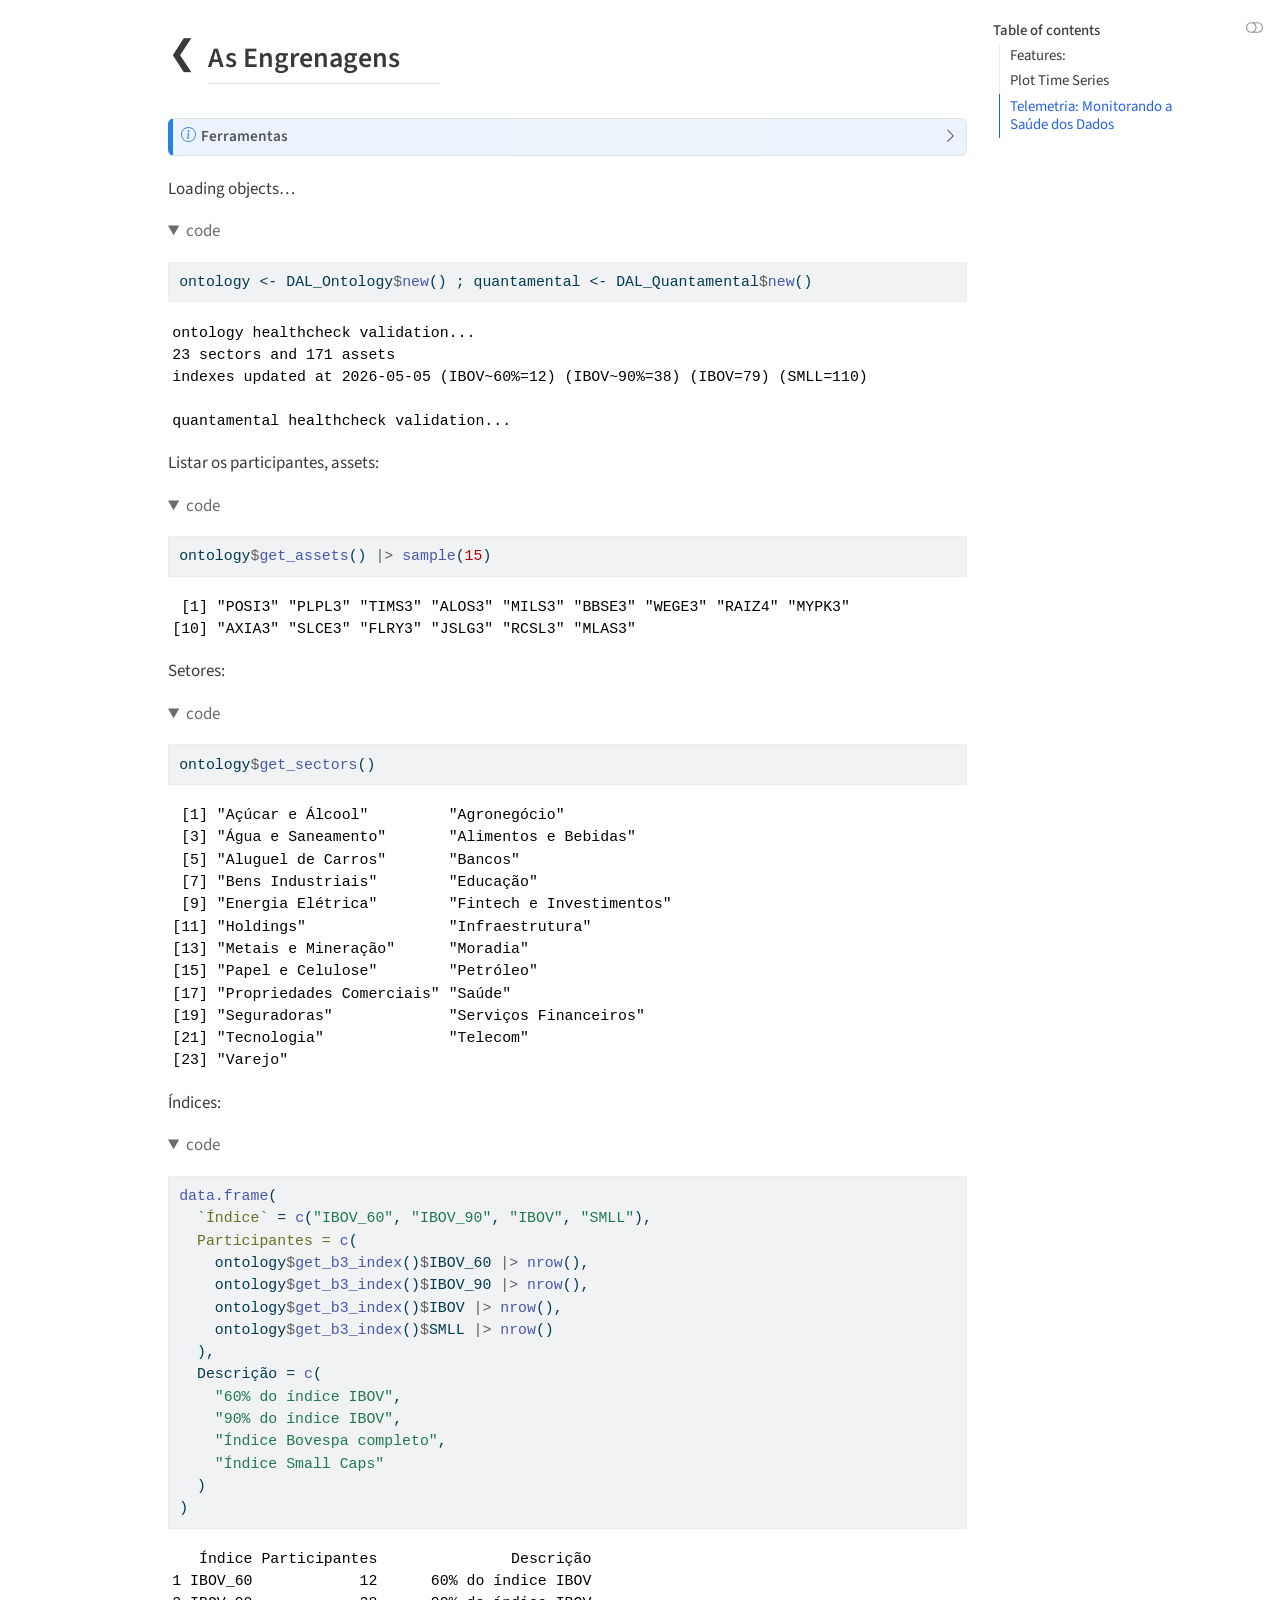
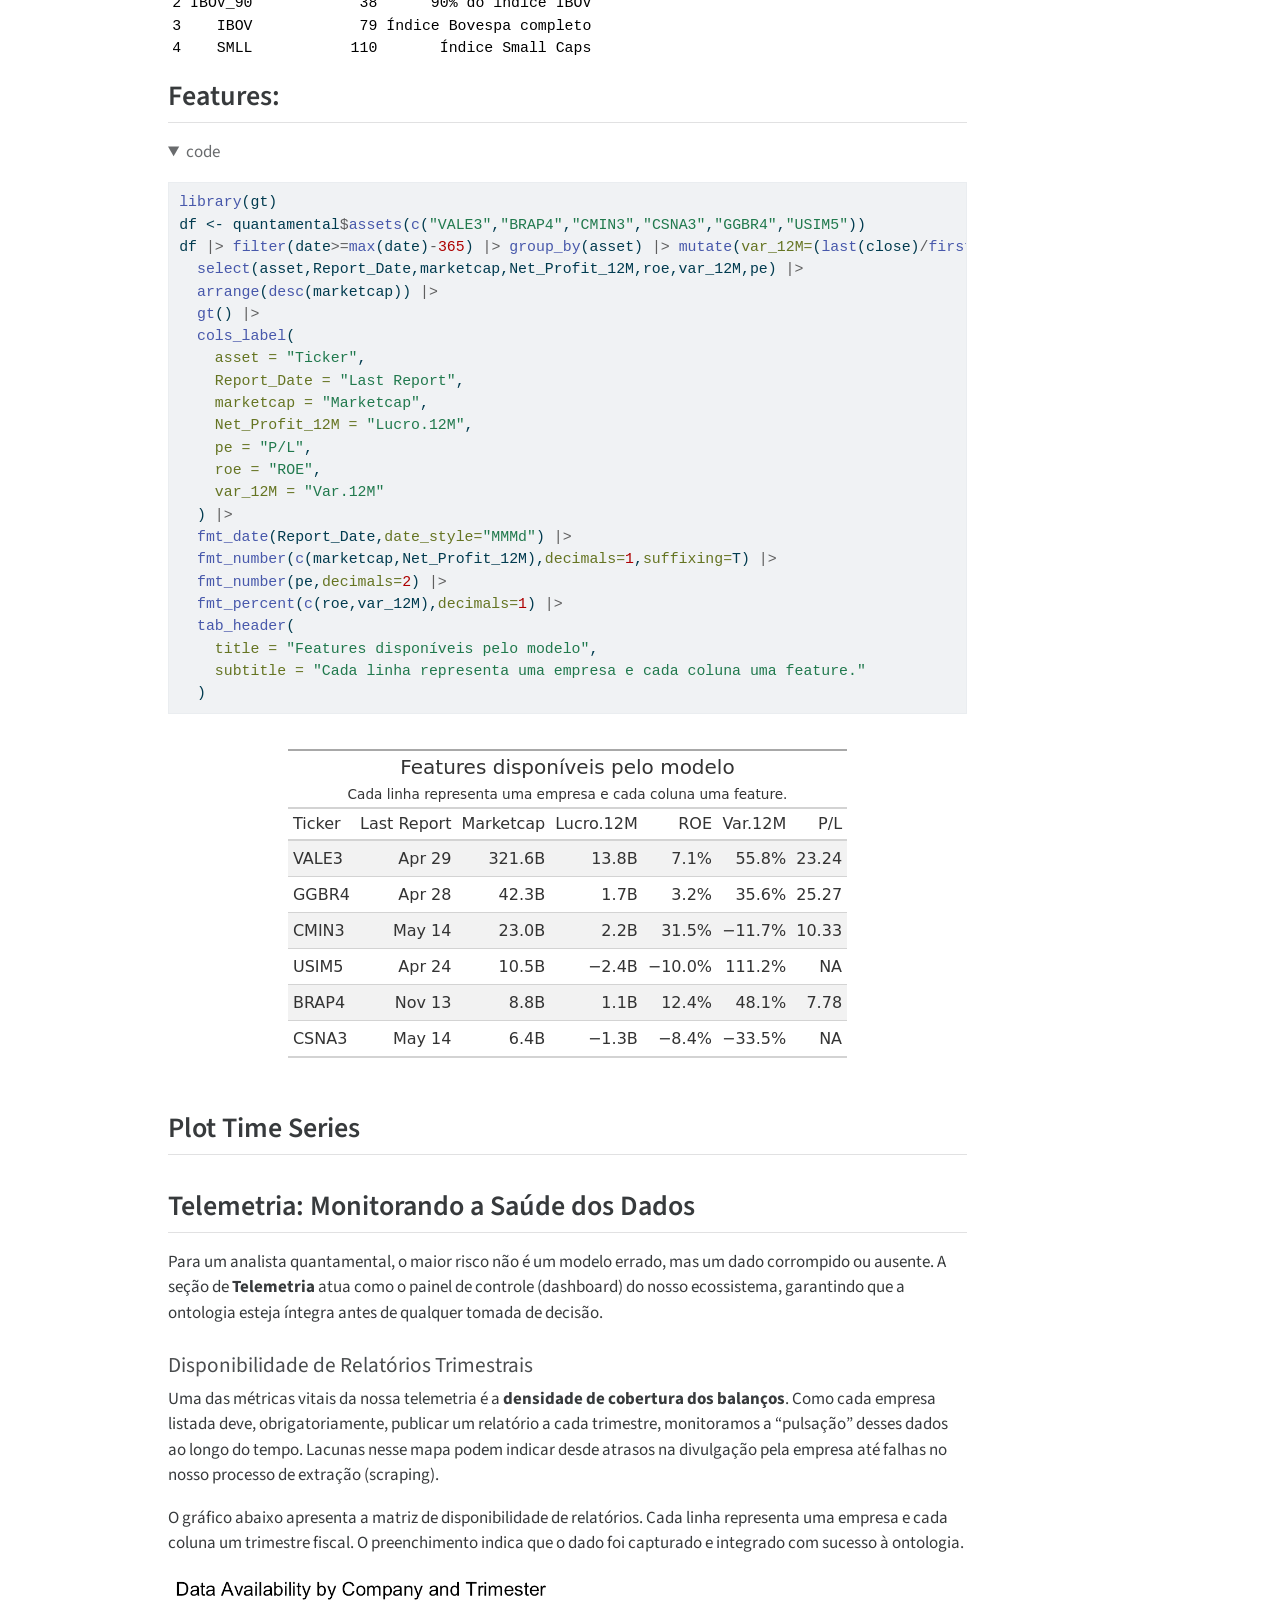
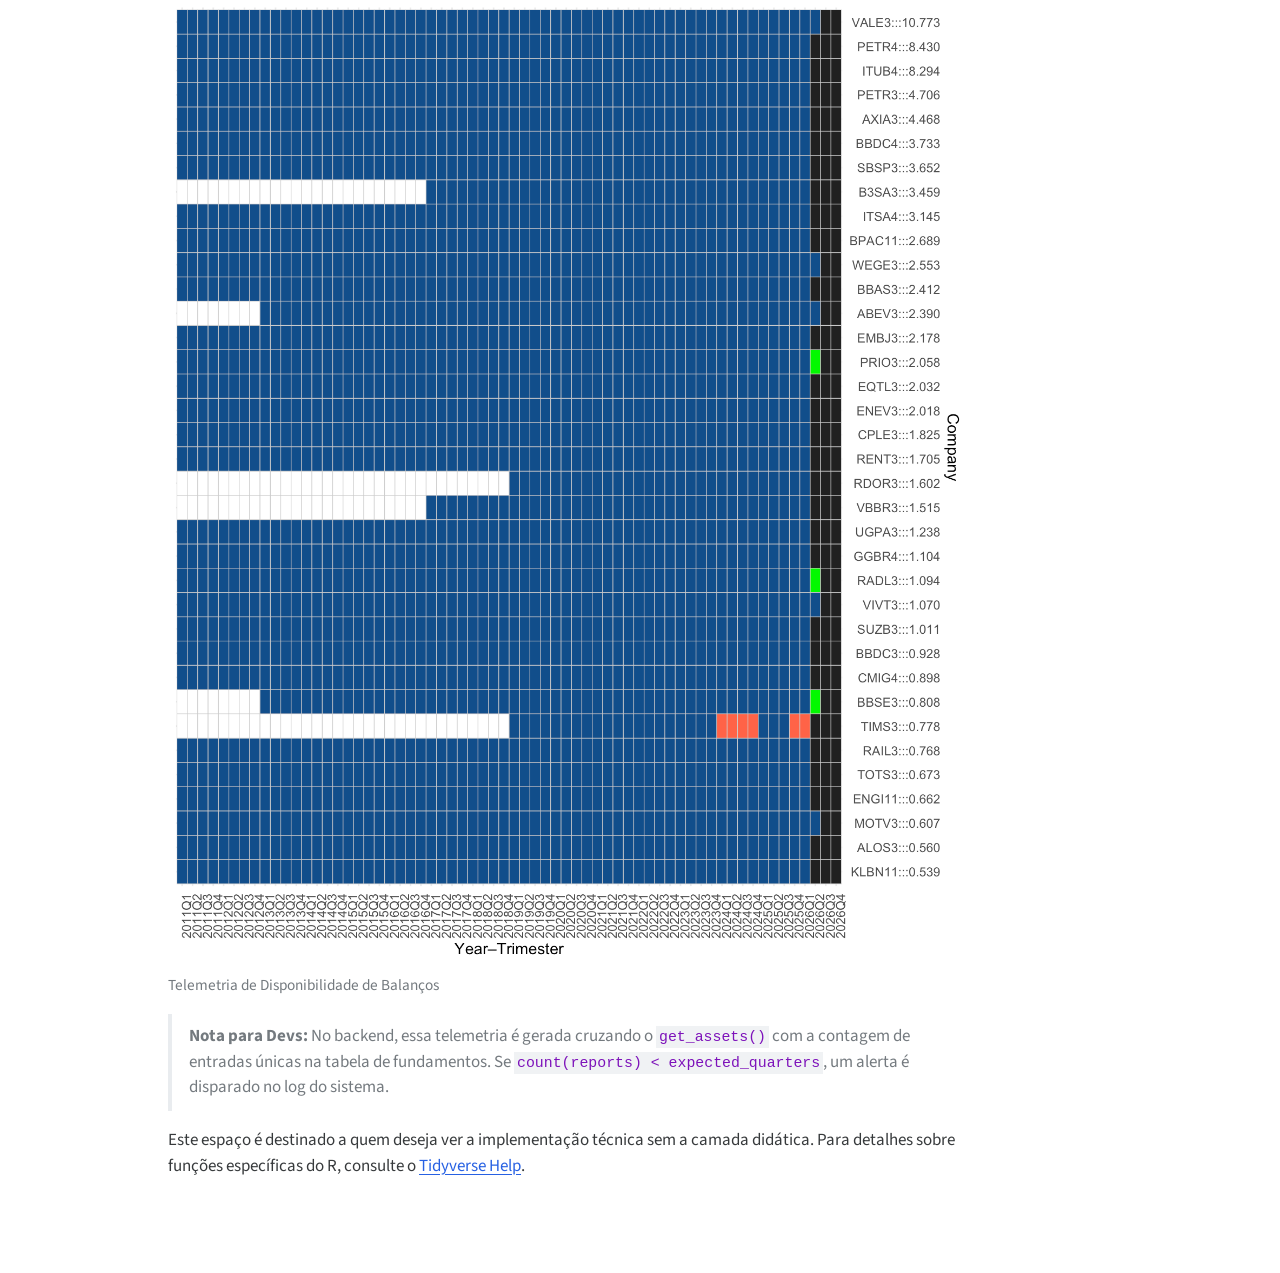
==== commit 3dc924d9: "telemetry" ====
--- a/docs/coding.html
+++ b/docs/coding.html
@@ -245,8 +245,16 @@
   </script>
 
 <div id="quarto-content" class="page-columns page-rows-contents page-layout-article">
-<div id="quarto-margin-sidebar" class="sidebar margin-sidebar zindex-bottom">
-  
+<div id="quarto-margin-sidebar" class="sidebar margin-sidebar">
+  <nav id="TOC" role="doc-toc" class="toc-active">
+    <h2 id="toc-title">Table of contents</h2>
+   
+  <ul class="collapse">
+  <li><a href="#features" id="toc-features" class="nav-link active" data-scroll-target="#features">Features:</a></li>
+  <li><a href="#plot-time-series" id="toc-plot-time-series" class="nav-link" data-scroll-target="#plot-time-series">Plot Time Series</a></li>
+  <li><a href="#telemetria-monitorando-a-saúde-dos-dados" id="toc-telemetria-monitorando-a-saúde-dos-dados" class="nav-link" data-scroll-target="#telemetria-monitorando-a-saúde-dos-dados">Telemetria: Monitorando a Saúde dos Dados</a></li>
+  </ul>
+</nav>
 </div>
 <main class="content" id="quarto-document-content">
 
@@ -340,8 +348,8 @@
 <div class="code-copy-outer-scaffold"><div class="sourceCode cell-code" id="cb6"><pre class="sourceCode r code-with-copy"><code class="sourceCode r"><span id="cb6-1"><a href="#cb6-1" aria-hidden="true" tabindex="-1"></a>ontology<span class="sc">$</span><span class="fu">get_assets</span>() <span class="sc">|&gt;</span> <span class="fu">sample</span>(<span class="dv">15</span>)</span></code></pre></div><button title="Copy to Clipboard" class="code-copy-button"><i class="bi"></i></button></div>
 </details>
 <div class="cell-output cell-output-stdout">
-<pre><code> [1] "MGLU3"  "MILS3"  "GMAT3"  "ITUB4"  "FLRY3"  "SUZB3"  "WEGE3"  "MOTV3" 
- [9] "USIM5"  "GGPS3"  "SANB11" "BHIA3"  "MBRF3"  "YDUQ3"  "PETR3" </code></pre>
+<pre><code> [1] "POSI3" "PLPL3" "TIMS3" "ALOS3" "MILS3" "BBSE3" "WEGE3" "RAIZ4" "MYPK3"
+[10] "AXIA3" "SLCE3" "FLRY3" "JSLG3" "RCSL3" "MLAS3"</code></pre>
 </div>
 </div>
 <p>Setores:</p>
@@ -393,7 +401,8 @@
 4    SMLL           110       Índice Small Caps</code></pre>
 </div>
 </div>
-<p>Features:</p>
+<section id="features" class="level2">
+<h2 class="anchored" data-anchor-id="features">Features:</h2>
 <div class="cell">
 <details open="" class="code-fold">
 <summary>code</summary>
@@ -416,33 +425,29 @@
 <span id="cb12-17"><a href="#cb12-17" aria-hidden="true" tabindex="-1"></a>  <span class="fu">fmt_number</span>(<span class="fu">c</span>(marketcap,Net_Profit_12M),<span class="at">decimals=</span><span class="dv">1</span>,<span class="at">suffixing=</span>T) <span class="sc">|&gt;</span> </span>
 <span id="cb12-18"><a href="#cb12-18" aria-hidden="true" tabindex="-1"></a>  <span class="fu">fmt_number</span>(pe,<span class="at">decimals=</span><span class="dv">2</span>) <span class="sc">|&gt;</span></span>
 <span id="cb12-19"><a href="#cb12-19" aria-hidden="true" tabindex="-1"></a>  <span class="fu">fmt_percent</span>(<span class="fu">c</span>(roe,var_12M),<span class="at">decimals=</span><span class="dv">1</span>) <span class="sc">|&gt;</span></span>
-<span id="cb12-20"><a href="#cb12-20" aria-hidden="true" tabindex="-1"></a>  <span class="co"># opt_row_striping() |&gt;</span></span>
-<span id="cb12-21"><a href="#cb12-21" aria-hidden="true" tabindex="-1"></a>  <span class="co"># tab_source_note(</span></span>
-<span id="cb12-22"><a href="#cb12-22" aria-hidden="true" tabindex="-1"></a>    <span class="co"># "Fonte: Data Lake Quantamental"</span></span>
-<span id="cb12-23"><a href="#cb12-23" aria-hidden="true" tabindex="-1"></a>  <span class="co"># ) |&gt;</span></span>
-<span id="cb12-24"><a href="#cb12-24" aria-hidden="true" tabindex="-1"></a>  <span class="fu">tab_header</span>(</span>
-<span id="cb12-25"><a href="#cb12-25" aria-hidden="true" tabindex="-1"></a>    <span class="at">title =</span> <span class="st">"Features disponíveis pelo modelo"</span>,</span>
-<span id="cb12-26"><a href="#cb12-26" aria-hidden="true" tabindex="-1"></a>    <span class="at">subtitle =</span> <span class="st">"Cada linha representa uma empresa e cada coluna uma feature."</span></span>
-<span id="cb12-27"><a href="#cb12-27" aria-hidden="true" tabindex="-1"></a>  )</span></code></pre></div><button title="Copy to Clipboard" class="code-copy-button"><i class="bi"></i></button></div>
+<span id="cb12-20"><a href="#cb12-20" aria-hidden="true" tabindex="-1"></a>  <span class="fu">tab_header</span>(</span>
+<span id="cb12-21"><a href="#cb12-21" aria-hidden="true" tabindex="-1"></a>    <span class="at">title =</span> <span class="st">"Features disponíveis pelo modelo"</span>,</span>
+<span id="cb12-22"><a href="#cb12-22" aria-hidden="true" tabindex="-1"></a>    <span class="at">subtitle =</span> <span class="st">"Cada linha representa uma empresa e cada coluna uma feature."</span></span>
+<span id="cb12-23"><a href="#cb12-23" aria-hidden="true" tabindex="-1"></a>  )</span></code></pre></div><button title="Copy to Clipboard" class="code-copy-button"><i class="bi"></i></button></div>
 </details>
 <div class="cell-output-display">
-<div id="scyyujgeyd" style="padding-left:0px;padding-right:0px;padding-top:10px;padding-bottom:10px;overflow-x:auto;overflow-y:auto;width:auto;height:auto;">
-<style>#scyyujgeyd table {
+<div id="eqfhjguiih" style="padding-left:0px;padding-right:0px;padding-top:10px;padding-bottom:10px;overflow-x:auto;overflow-y:auto;width:auto;height:auto;">
+<style>#eqfhjguiih table {
   font-family: system-ui, 'Segoe UI', Roboto, Helvetica, Arial, sans-serif, 'Apple Color Emoji', 'Segoe UI Emoji', 'Segoe UI Symbol', 'Noto Color Emoji';
   -webkit-font-smoothing: antialiased;
   -moz-osx-font-smoothing: grayscale;
 }
 
-#scyyujgeyd thead, #scyyujgeyd tbody, #scyyujgeyd tfoot, #scyyujgeyd tr, #scyyujgeyd td, #scyyujgeyd th {
+#eqfhjguiih thead, #eqfhjguiih tbody, #eqfhjguiih tfoot, #eqfhjguiih tr, #eqfhjguiih td, #eqfhjguiih th {
   border-style: none;
 }
 
-#scyyujgeyd p {
+#eqfhjguiih p {
   margin: 0;
   padding: 0;
 }
 
-#scyyujgeyd .gt_table {
+#eqfhjguiih .gt_table {
   display: table;
   border-collapse: collapse;
   line-height: normal;
@@ -468,12 +473,12 @@
   border-left-color: #D3D3D3;
 }
 
-#scyyujgeyd .gt_caption {
+#eqfhjguiih .gt_caption {
   padding-top: 4px;
   padding-bottom: 4px;
 }
 
-#scyyujgeyd .gt_title {
+#eqfhjguiih .gt_title {
   color: #333333;
   font-size: 125%;
   font-weight: initial;
@@ -485,7 +490,7 @@
   border-bottom-width: 0;
 }
 
-#scyyujgeyd .gt_subtitle {
+#eqfhjguiih .gt_subtitle {
   color: #333333;
   font-size: 85%;
   font-weight: initial;
@@ -497,7 +502,7 @@
   border-top-width: 0;
 }
 
-#scyyujgeyd .gt_heading {
+#eqfhjguiih .gt_heading {
   background-color: #FFFFFF;
   text-align: center;
   border-bottom-color: #FFFFFF;
@@ -509,13 +514,13 @@
   border-right-color: #D3D3D3;
 }
 
-#scyyujgeyd .gt_bottom_border {
+#eqfhjguiih .gt_bottom_border {
   border-bottom-style: solid;
   border-bottom-width: 2px;
   border-bottom-color: #D3D3D3;
 }
 
-#scyyujgeyd .gt_col_headings {
+#eqfhjguiih .gt_col_headings {
   border-top-style: solid;
   border-top-width: 2px;
   border-top-color: #D3D3D3;
@@ -530,7 +535,7 @@
   border-right-color: #D3D3D3;
 }
 
-#scyyujgeyd .gt_col_heading {
+#eqfhjguiih .gt_col_heading {
   color: #333333;
   background-color: #FFFFFF;
   font-size: 100%;
@@ -550,7 +555,7 @@
   overflow-x: hidden;
 }
 
-#scyyujgeyd .gt_column_spanner_outer {
+#eqfhjguiih .gt_column_spanner_outer {
   color: #333333;
   background-color: #FFFFFF;
   font-size: 100%;
@@ -562,15 +567,15 @@
   padding-right: 4px;
 }
 
-#scyyujgeyd .gt_column_spanner_outer:first-child {
+#eqfhjguiih .gt_column_spanner_outer:first-child {
   padding-left: 0;
 }
 
-#scyyujgeyd .gt_column_spanner_outer:last-child {
+#eqfhjguiih .gt_column_spanner_outer:last-child {
   padding-right: 0;
 }
 
-#scyyujgeyd .gt_column_spanner {
+#eqfhjguiih .gt_column_spanner {
   border-bottom-style: solid;
   border-bottom-width: 2px;
   border-bottom-color: #D3D3D3;
@@ -582,11 +587,11 @@
   width: 100%;
 }
 
-#scyyujgeyd .gt_spanner_row {
+#eqfhjguiih .gt_spanner_row {
   border-bottom-style: hidden;
 }
 
-#scyyujgeyd .gt_group_heading {
+#eqfhjguiih .gt_group_heading {
   padding-top: 8px;
   padding-bottom: 8px;
   padding-left: 5px;
@@ -612,7 +617,7 @@
   text-align: left;
 }
 
-#scyyujgeyd .gt_empty_group_heading {
+#eqfhjguiih .gt_empty_group_heading {
   padding: 0.5px;
   color: #333333;
   background-color: #FFFFFF;
@@ -627,15 +632,15 @@
   vertical-align: middle;
 }
 
-#scyyujgeyd .gt_from_md > :first-child {
+#eqfhjguiih .gt_from_md > :first-child {
   margin-top: 0;
 }
 
-#scyyujgeyd .gt_from_md > :last-child {
+#eqfhjguiih .gt_from_md > :last-child {
   margin-bottom: 0;
 }
 
-#scyyujgeyd .gt_row {
+#eqfhjguiih .gt_row {
   padding-top: 8px;
   padding-bottom: 8px;
   padding-left: 5px;
@@ -654,7 +659,7 @@
   overflow-x: hidden;
 }
 
-#scyyujgeyd .gt_stub {
+#eqfhjguiih .gt_stub {
   color: #333333;
   background-color: #FFFFFF;
   font-size: 100%;
@@ -667,7 +672,7 @@
   padding-right: 5px;
 }
 
-#scyyujgeyd .gt_stub_row_group {
+#eqfhjguiih .gt_stub_row_group {
   color: #333333;
   background-color: #FFFFFF;
   font-size: 100%;
@@ -681,15 +686,15 @@
   vertical-align: top;
 }
 
-#scyyujgeyd .gt_row_group_first td {
+#eqfhjguiih .gt_row_group_first td {
   border-top-width: 2px;
 }
 
-#scyyujgeyd .gt_row_group_first th {
+#eqfhjguiih .gt_row_group_first th {
   border-top-width: 2px;
 }
 
-#scyyujgeyd .gt_summary_row {
+#eqfhjguiih .gt_summary_row {
   color: #333333;
   background-color: #FFFFFF;
   text-transform: inherit;
@@ -699,16 +704,16 @@
   padding-right: 5px;
 }
 
-#scyyujgeyd .gt_first_summary_row {
+#eqfhjguiih .gt_first_summary_row {
   border-top-style: solid;
   border-top-color: #D3D3D3;
 }
 
-#scyyujgeyd .gt_first_summary_row.thick {
+#eqfhjguiih .gt_first_summary_row.thick {
   border-top-width: 2px;
 }
 
-#scyyujgeyd .gt_last_summary_row {
+#eqfhjguiih .gt_last_summary_row {
   padding-top: 8px;
   padding-bottom: 8px;
   padding-left: 5px;
@@ -718,7 +723,7 @@
   border-bottom-color: #D3D3D3;
 }
 
-#scyyujgeyd .gt_grand_summary_row {
+#eqfhjguiih .gt_grand_summary_row {
   color: #333333;
   background-color: #FFFFFF;
   text-transform: inherit;
@@ -728,7 +733,7 @@
   padding-right: 5px;
 }
 
-#scyyujgeyd .gt_first_grand_summary_row {
+#eqfhjguiih .gt_first_grand_summary_row {
   padding-top: 8px;
   padding-bottom: 8px;
   padding-left: 5px;
@@ -738,7 +743,7 @@
   border-top-color: #D3D3D3;
 }
 
-#scyyujgeyd .gt_last_grand_summary_row_top {
+#eqfhjguiih .gt_last_grand_summary_row_top {
   padding-top: 8px;
   padding-bottom: 8px;
   padding-left: 5px;
@@ -748,11 +753,11 @@
   border-bottom-color: #D3D3D3;
 }
 
-#scyyujgeyd .gt_striped {
+#eqfhjguiih .gt_striped {
   background-color: rgba(128, 128, 128, 0.05);
 }
 
-#scyyujgeyd .gt_table_body {
+#eqfhjguiih .gt_table_body {
   border-top-style: solid;
   border-top-width: 2px;
   border-top-color: #D3D3D3;
@@ -761,7 +766,7 @@
   border-bottom-color: #D3D3D3;
 }
 
-#scyyujgeyd .gt_footnotes {
+#eqfhjguiih .gt_footnotes {
   color: #333333;
   background-color: #FFFFFF;
   border-bottom-style: none;
@@ -775,7 +780,7 @@
   border-right-color: #D3D3D3;
 }
 
-#scyyujgeyd .gt_footnote {
+#eqfhjguiih .gt_footnote {
   margin: 0px;
   font-size: 90%;
   padding-top: 4px;
@@ -784,7 +789,7 @@
   padding-right: 5px;
 }
 
-#scyyujgeyd .gt_sourcenotes {
+#eqfhjguiih .gt_sourcenotes {
   color: #333333;
   background-color: #FFFFFF;
   border-bottom-style: none;
@@ -798,7 +803,7 @@
   border-right-color: #D3D3D3;
 }
 
-#scyyujgeyd .gt_sourcenote {
+#eqfhjguiih .gt_sourcenote {
   font-size: 90%;
   padding-top: 4px;
   padding-bottom: 4px;
@@ -806,72 +811,72 @@
   padding-right: 5px;
 }
 
-#scyyujgeyd .gt_left {
+#eqfhjguiih .gt_left {
   text-align: left;
 }
 
-#scyyujgeyd .gt_center {
+#eqfhjguiih .gt_center {
   text-align: center;
 }
 
-#scyyujgeyd .gt_right {
+#eqfhjguiih .gt_right {
   text-align: right;
   font-variant-numeric: tabular-nums;
 }
 
-#scyyujgeyd .gt_font_normal {
+#eqfhjguiih .gt_font_normal {
   font-weight: normal;
 }
 
-#scyyujgeyd .gt_font_bold {
+#eqfhjguiih .gt_font_bold {
   font-weight: bold;
 }
 
-#scyyujgeyd .gt_font_italic {
+#eqfhjguiih .gt_font_italic {
   font-style: italic;
 }
 
-#scyyujgeyd .gt_super {
+#eqfhjguiih .gt_super {
   font-size: 65%;
 }
 
-#scyyujgeyd .gt_footnote_marks {
+#eqfhjguiih .gt_footnote_marks {
   font-size: 75%;
   vertical-align: 0.4em;
   position: initial;
 }
 
-#scyyujgeyd .gt_asterisk {
+#eqfhjguiih .gt_asterisk {
   font-size: 100%;
   vertical-align: 0;
 }
 
-#scyyujgeyd .gt_indent_1 {
+#eqfhjguiih .gt_indent_1 {
   text-indent: 5px;
 }
 
-#scyyujgeyd .gt_indent_2 {
+#eqfhjguiih .gt_indent_2 {
   text-indent: 10px;
 }
 
-#scyyujgeyd .gt_indent_3 {
+#eqfhjguiih .gt_indent_3 {
   text-indent: 15px;
 }
 
-#scyyujgeyd .gt_indent_4 {
+#eqfhjguiih .gt_indent_4 {
   text-indent: 20px;
 }
 
-#scyyujgeyd .gt_indent_5 {
+#eqfhjguiih .gt_indent_5 {
   text-indent: 25px;
 }
 
-#scyyujgeyd .katex-display {
+#eqfhjguiih .katex-display {
   display: inline-flex !important;
   margin-bottom: 0.75em !important;
 }
 
-#scyyujgeyd div.Reactable > div.rt-table > div.rt-thead > div.rt-tr.rt-tr-group-header > div.rt-th-group:after {
+#eqfhjguiih div.Reactable > div.rt-table > div.rt-thead > div.rt-tr.rt-tr-group-header > div.rt-th-group:after {
   height: 0px !important;
 }
 </style>
@@ -955,7 +960,29 @@
 </div>
 </div>
 </div>
+</section>
+<section id="plot-time-series" class="level2">
+<h2 class="anchored" data-anchor-id="plot-time-series">Plot Time Series</h2>
+</section>
+<section id="telemetria-monitorando-a-saúde-dos-dados" class="level2">
+<h2 class="anchored" data-anchor-id="telemetria-monitorando-a-saúde-dos-dados">Telemetria: Monitorando a Saúde dos Dados</h2>
+<p>Para um analista quantamental, o maior risco não é um modelo errado, mas um dado corrompido ou ausente. A seção de <strong>Telemetria</strong> atua como o painel de controle (dashboard) do nosso ecossistema, garantindo que a ontologia esteja íntegra antes de qualquer tomada de decisão.</p>
+<section id="disponibilidade-de-relatórios-trimestrais" class="level4">
+<h4 class="anchored" data-anchor-id="disponibilidade-de-relatórios-trimestrais">Disponibilidade de Relatórios Trimestrais</h4>
+<p>Uma das métricas vitais da nossa telemetria é a <strong>densidade de cobertura dos balanços</strong>. Como cada empresa listada deve, obrigatoriamente, publicar um relatório a cada trimestre, monitoramos a “pulsação” desses dados ao longo do tempo. Lacunas nesse mapa podem indicar desde atrasos na divulgação pela empresa até falhas no nosso processo de extração (scraping).</p>
+<p>O gráfico abaixo apresenta a matriz de disponibilidade de relatórios. Cada linha representa uma empresa e cada coluna um trimestre fiscal. O preenchimento indica que o dado foi capturado e integrado com sucesso à ontologia.</p>
+<div class="quarto-figure quarto-figure-center">
+<figure class="figure">
+<p><img src="plots/telemetry_report_availability.png" class="img-fluid figure-img"></p>
+<figcaption>Telemetria de Disponibilidade de Balanços</figcaption>
+</figure>
+</div>
+<blockquote class="blockquote">
+<p><strong>Nota para Devs:</strong> No backend, essa telemetria é gerada cruzando o <code>get_assets()</code> com a contagem de entradas únicas na tabela de fundamentos. Se <code>count(reports) &lt; expected_quarters</code>, um alerta é disparado no log do sistema.</p>
+</blockquote>
 <p>Este espaço é destinado a quem deseja ver a implementação técnica sem a camada didática. Para detalhes sobre funções específicas do R, consulte o <a href="https://www.tidyverse.org/help/">Tidyverse Help</a>.</p>
+</section>
+</section>
 
 </main>
 <!-- /main column -->
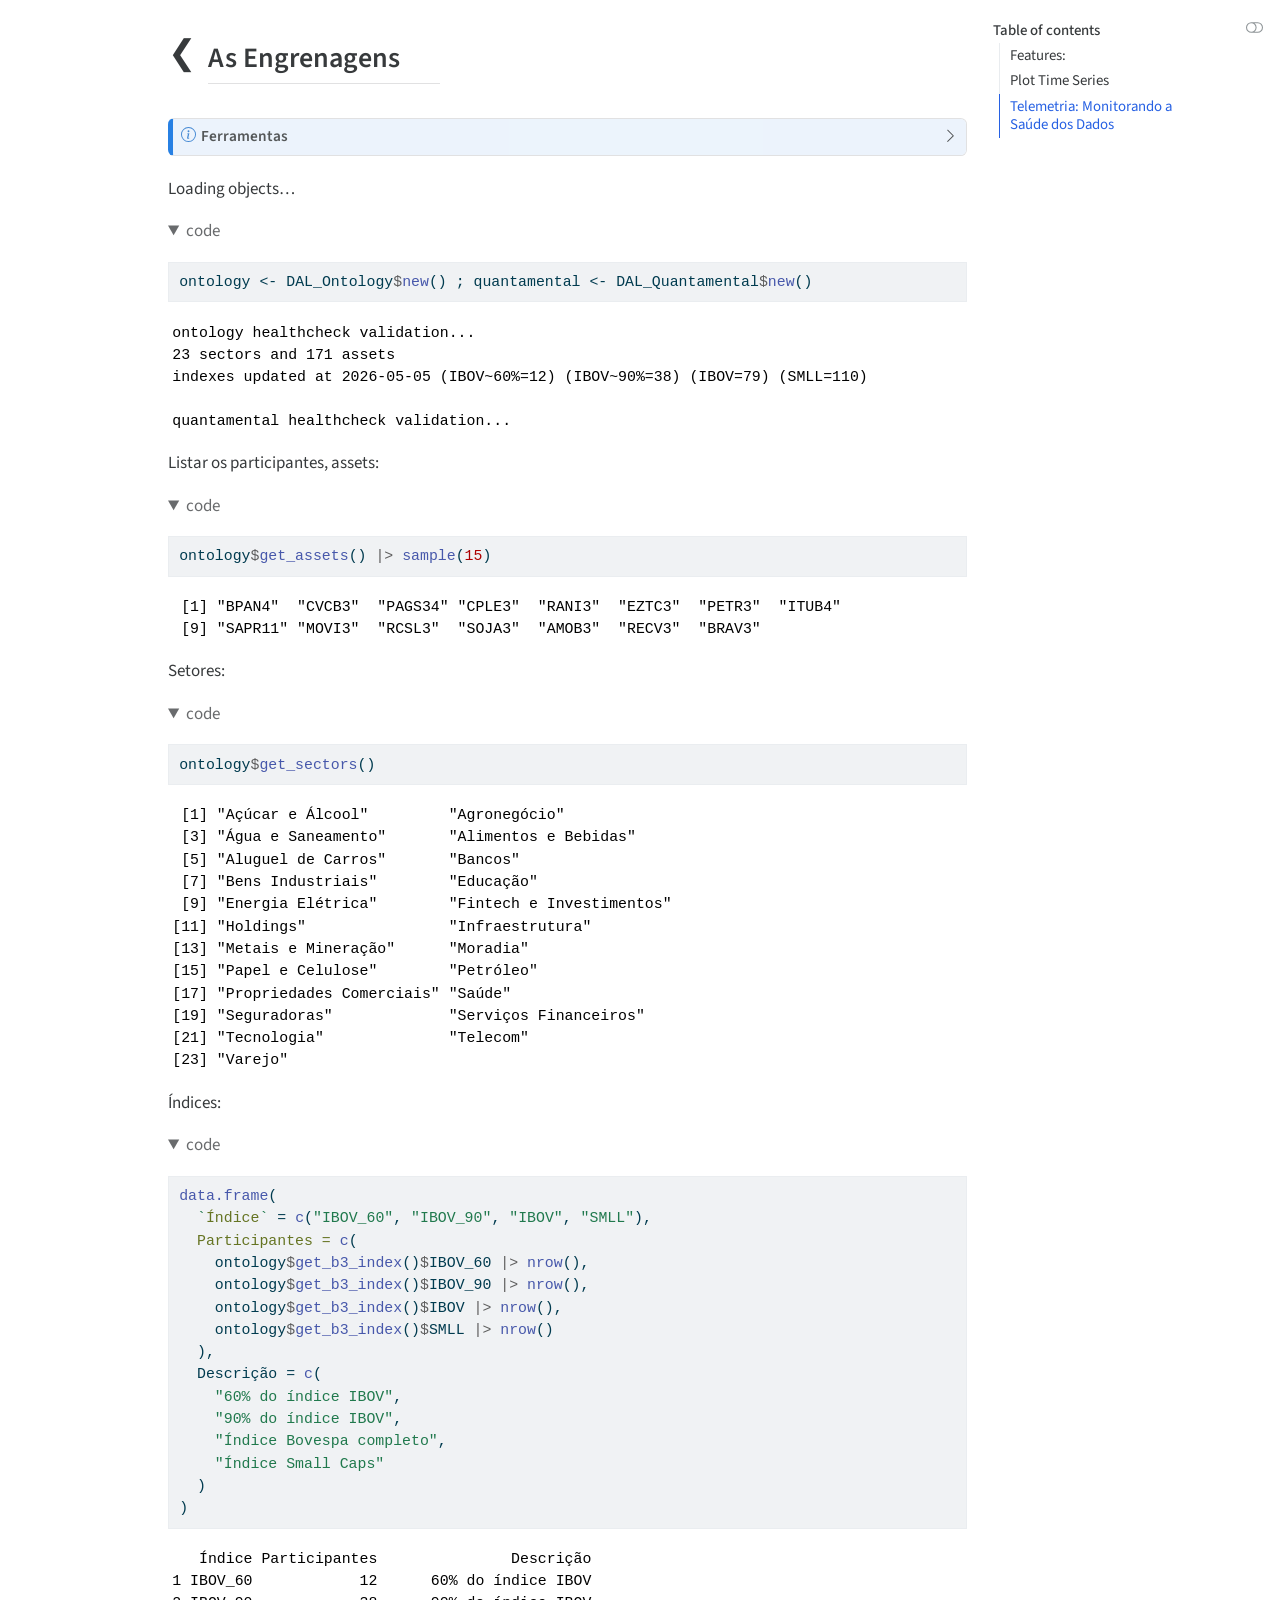
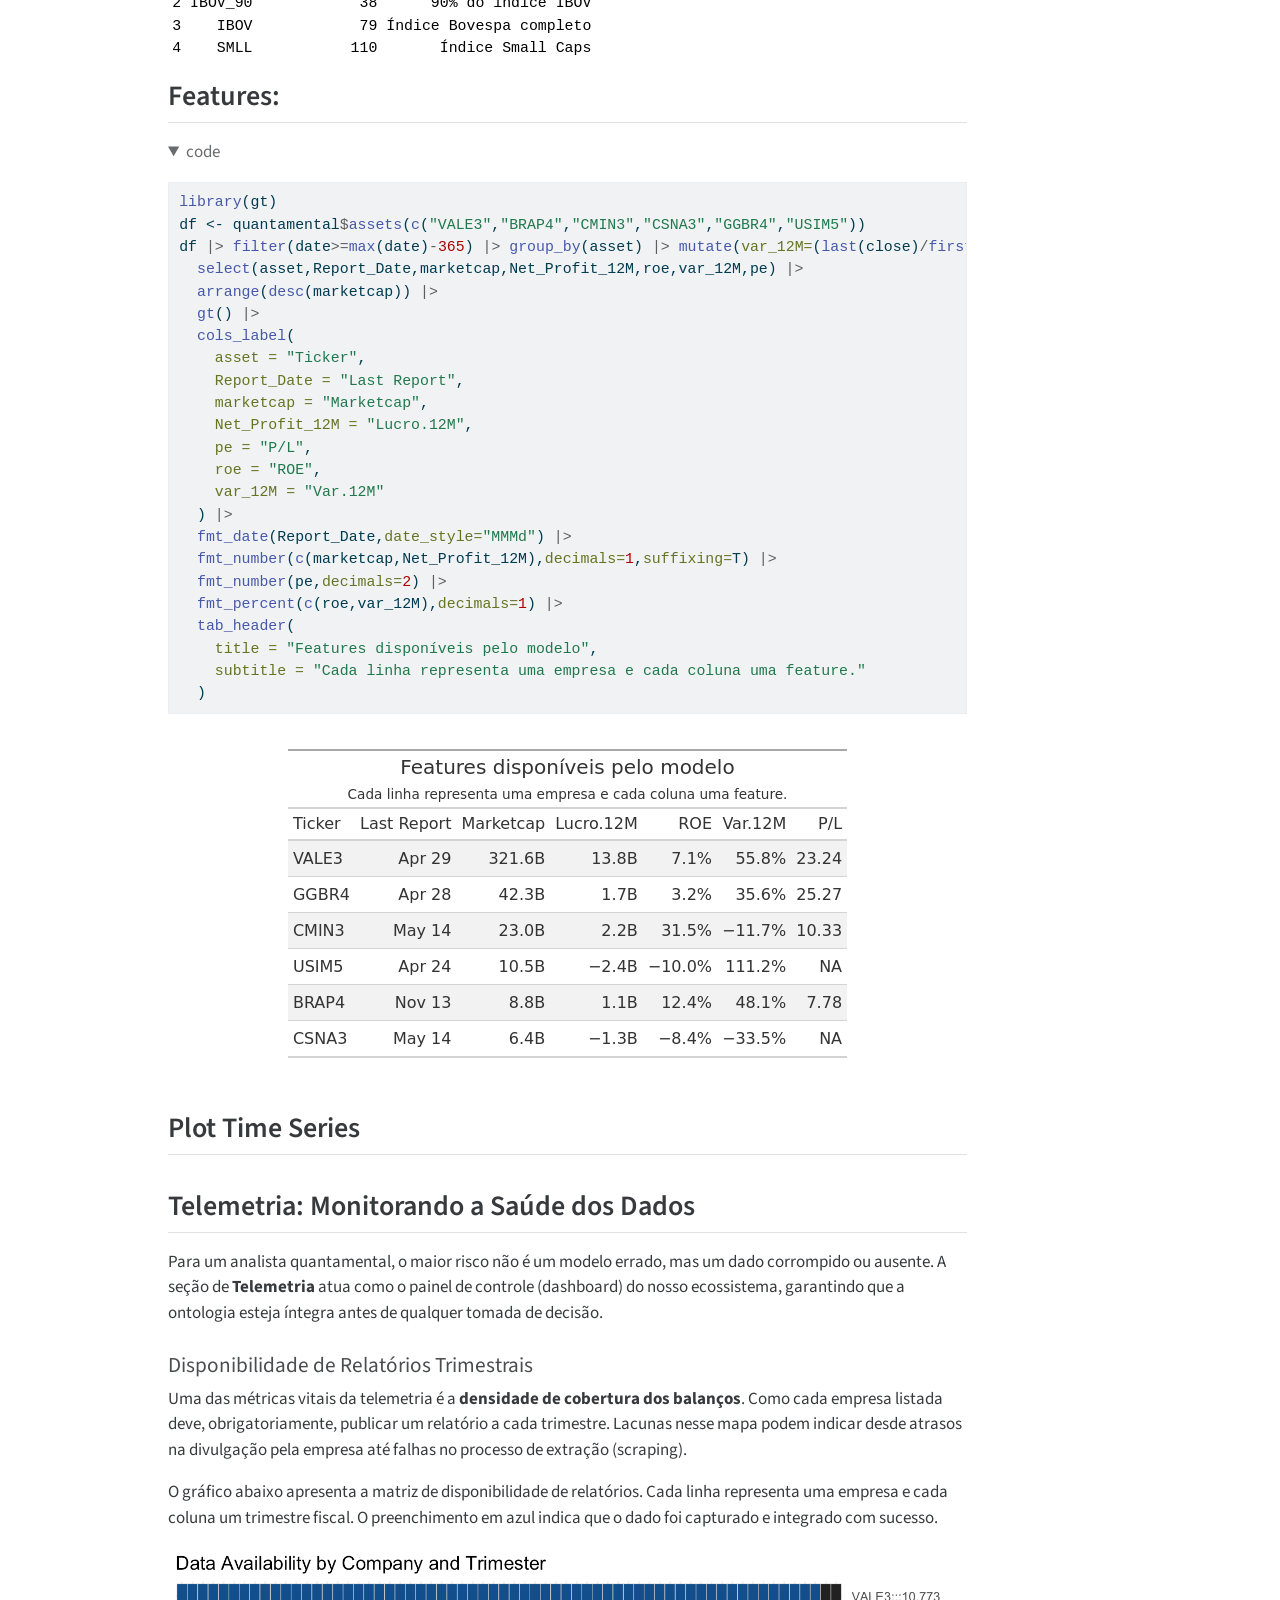
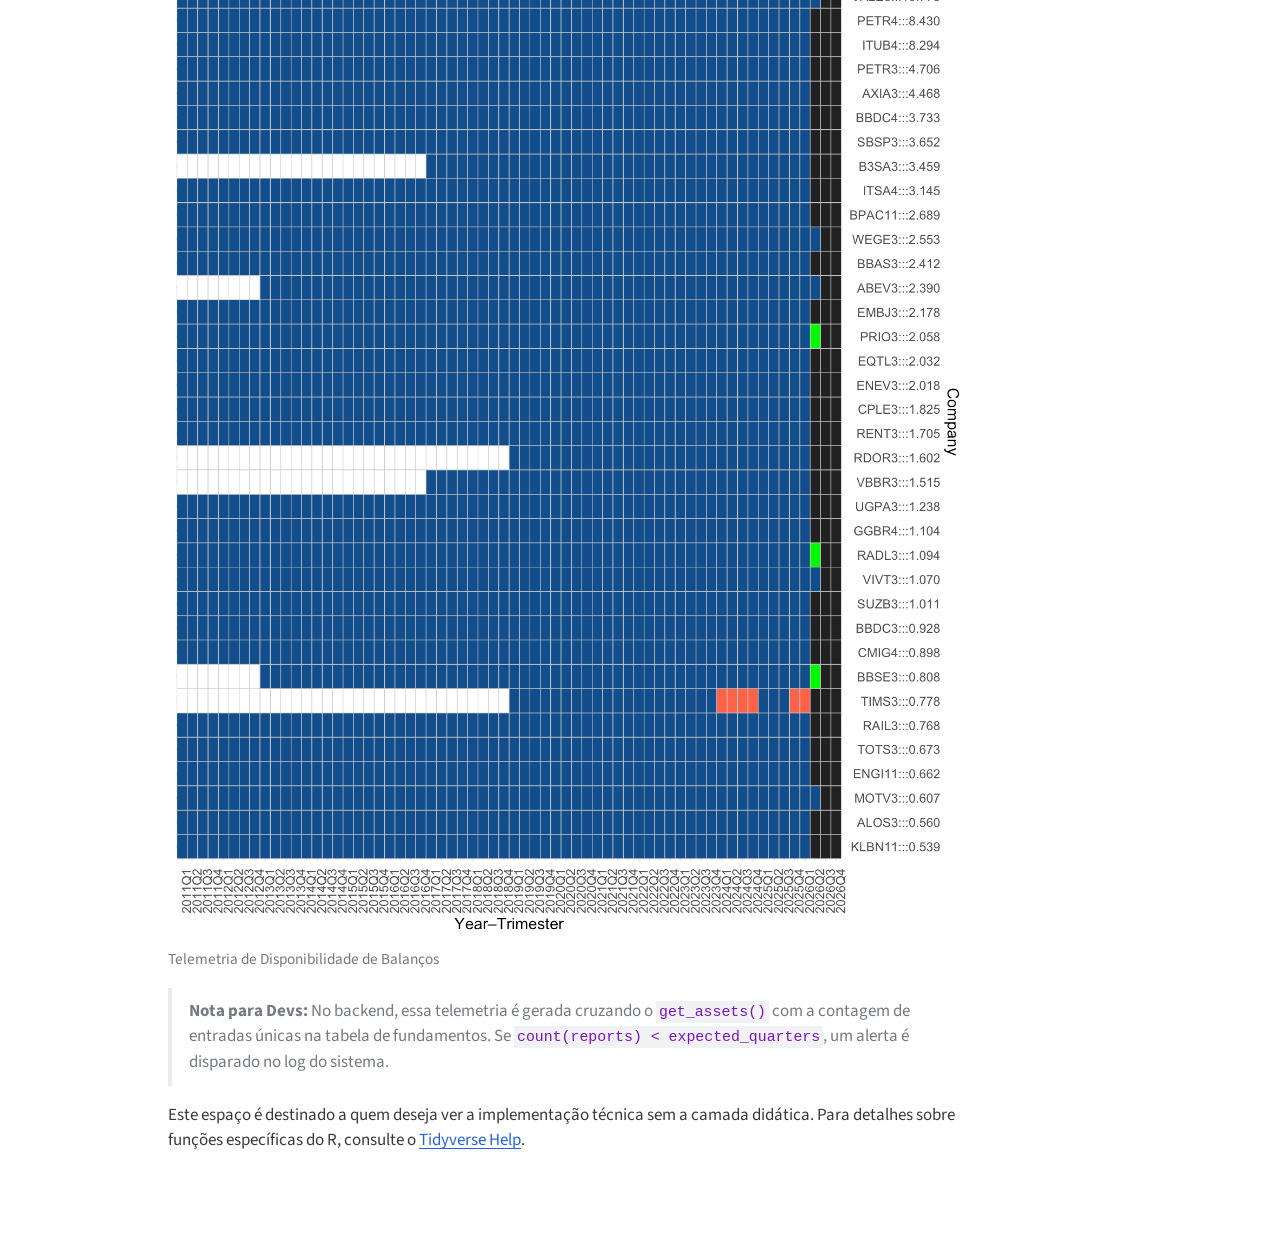
==== commit f45e34d3: "updates em docs" ====
--- a/docs/coding.html
+++ b/docs/coding.html
@@ -348,8 +348,8 @@
 <div class="code-copy-outer-scaffold"><div class="sourceCode cell-code" id="cb6"><pre class="sourceCode r code-with-copy"><code class="sourceCode r"><span id="cb6-1"><a href="#cb6-1" aria-hidden="true" tabindex="-1"></a>ontology<span class="sc">$</span><span class="fu">get_assets</span>() <span class="sc">|&gt;</span> <span class="fu">sample</span>(<span class="dv">15</span>)</span></code></pre></div><button title="Copy to Clipboard" class="code-copy-button"><i class="bi"></i></button></div>
 </details>
 <div class="cell-output cell-output-stdout">
-<pre><code> [1] "POSI3" "PLPL3" "TIMS3" "ALOS3" "MILS3" "BBSE3" "WEGE3" "RAIZ4" "MYPK3"
-[10] "AXIA3" "SLCE3" "FLRY3" "JSLG3" "RCSL3" "MLAS3"</code></pre>
+<pre><code> [1] "BPAN4"  "CVCB3"  "PAGS34" "CPLE3"  "RANI3"  "EZTC3"  "PETR3"  "ITUB4" 
+ [9] "SAPR11" "MOVI3"  "RCSL3"  "SOJA3"  "AMOB3"  "RECV3"  "BRAV3" </code></pre>
 </div>
 </div>
 <p>Setores:</p>
@@ -431,23 +431,23 @@
 <span id="cb12-23"><a href="#cb12-23" aria-hidden="true" tabindex="-1"></a>  )</span></code></pre></div><button title="Copy to Clipboard" class="code-copy-button"><i class="bi"></i></button></div>
 </details>
 <div class="cell-output-display">
-<div id="eqfhjguiih" style="padding-left:0px;padding-right:0px;padding-top:10px;padding-bottom:10px;overflow-x:auto;overflow-y:auto;width:auto;height:auto;">
-<style>#eqfhjguiih table {
+<div id="cupdtvuqsa" style="padding-left:0px;padding-right:0px;padding-top:10px;padding-bottom:10px;overflow-x:auto;overflow-y:auto;width:auto;height:auto;">
+<style>#cupdtvuqsa table {
   font-family: system-ui, 'Segoe UI', Roboto, Helvetica, Arial, sans-serif, 'Apple Color Emoji', 'Segoe UI Emoji', 'Segoe UI Symbol', 'Noto Color Emoji';
   -webkit-font-smoothing: antialiased;
   -moz-osx-font-smoothing: grayscale;
 }
 
-#eqfhjguiih thead, #eqfhjguiih tbody, #eqfhjguiih tfoot, #eqfhjguiih tr, #eqfhjguiih td, #eqfhjguiih th {
+#cupdtvuqsa thead, #cupdtvuqsa tbody, #cupdtvuqsa tfoot, #cupdtvuqsa tr, #cupdtvuqsa td, #cupdtvuqsa th {
   border-style: none;
 }
 
-#eqfhjguiih p {
+#cupdtvuqsa p {
   margin: 0;
   padding: 0;
 }
 
-#eqfhjguiih .gt_table {
+#cupdtvuqsa .gt_table {
   display: table;
   border-collapse: collapse;
   line-height: normal;
@@ -473,12 +473,12 @@
   border-left-color: #D3D3D3;
 }
 
-#eqfhjguiih .gt_caption {
+#cupdtvuqsa .gt_caption {
   padding-top: 4px;
   padding-bottom: 4px;
 }
 
-#eqfhjguiih .gt_title {
+#cupdtvuqsa .gt_title {
   color: #333333;
   font-size: 125%;
   font-weight: initial;
@@ -490,7 +490,7 @@
   border-bottom-width: 0;
 }
 
-#eqfhjguiih .gt_subtitle {
+#cupdtvuqsa .gt_subtitle {
   color: #333333;
   font-size: 85%;
   font-weight: initial;
@@ -502,7 +502,7 @@
   border-top-width: 0;
 }
 
-#eqfhjguiih .gt_heading {
+#cupdtvuqsa .gt_heading {
   background-color: #FFFFFF;
   text-align: center;
   border-bottom-color: #FFFFFF;
@@ -514,13 +514,13 @@
   border-right-color: #D3D3D3;
 }
 
-#eqfhjguiih .gt_bottom_border {
+#cupdtvuqsa .gt_bottom_border {
   border-bottom-style: solid;
   border-bottom-width: 2px;
   border-bottom-color: #D3D3D3;
 }
 
-#eqfhjguiih .gt_col_headings {
+#cupdtvuqsa .gt_col_headings {
   border-top-style: solid;
   border-top-width: 2px;
   border-top-color: #D3D3D3;
@@ -535,7 +535,7 @@
   border-right-color: #D3D3D3;
 }
 
-#eqfhjguiih .gt_col_heading {
+#cupdtvuqsa .gt_col_heading {
   color: #333333;
   background-color: #FFFFFF;
   font-size: 100%;
@@ -555,7 +555,7 @@
   overflow-x: hidden;
 }
 
-#eqfhjguiih .gt_column_spanner_outer {
+#cupdtvuqsa .gt_column_spanner_outer {
   color: #333333;
   background-color: #FFFFFF;
   font-size: 100%;
@@ -567,15 +567,15 @@
   padding-right: 4px;
 }
 
-#eqfhjguiih .gt_column_spanner_outer:first-child {
+#cupdtvuqsa .gt_column_spanner_outer:first-child {
   padding-left: 0;
 }
 
-#eqfhjguiih .gt_column_spanner_outer:last-child {
+#cupdtvuqsa .gt_column_spanner_outer:last-child {
   padding-right: 0;
 }
 
-#eqfhjguiih .gt_column_spanner {
+#cupdtvuqsa .gt_column_spanner {
   border-bottom-style: solid;
   border-bottom-width: 2px;
   border-bottom-color: #D3D3D3;
@@ -587,11 +587,11 @@
   width: 100%;
 }
 
-#eqfhjguiih .gt_spanner_row {
+#cupdtvuqsa .gt_spanner_row {
   border-bottom-style: hidden;
 }
 
-#eqfhjguiih .gt_group_heading {
+#cupdtvuqsa .gt_group_heading {
   padding-top: 8px;
   padding-bottom: 8px;
   padding-left: 5px;
@@ -617,7 +617,7 @@
   text-align: left;
 }
 
-#eqfhjguiih .gt_empty_group_heading {
+#cupdtvuqsa .gt_empty_group_heading {
   padding: 0.5px;
   color: #333333;
   background-color: #FFFFFF;
@@ -632,15 +632,15 @@
   vertical-align: middle;
 }
 
-#eqfhjguiih .gt_from_md > :first-child {
+#cupdtvuqsa .gt_from_md > :first-child {
   margin-top: 0;
 }
 
-#eqfhjguiih .gt_from_md > :last-child {
+#cupdtvuqsa .gt_from_md > :last-child {
   margin-bottom: 0;
 }
 
-#eqfhjguiih .gt_row {
+#cupdtvuqsa .gt_row {
   padding-top: 8px;
   padding-bottom: 8px;
   padding-left: 5px;
@@ -659,7 +659,7 @@
   overflow-x: hidden;
 }
 
-#eqfhjguiih .gt_stub {
+#cupdtvuqsa .gt_stub {
   color: #333333;
   background-color: #FFFFFF;
   font-size: 100%;
@@ -672,7 +672,7 @@
   padding-right: 5px;
 }
 
-#eqfhjguiih .gt_stub_row_group {
+#cupdtvuqsa .gt_stub_row_group {
   color: #333333;
   background-color: #FFFFFF;
   font-size: 100%;
@@ -686,15 +686,15 @@
   vertical-align: top;
 }
 
-#eqfhjguiih .gt_row_group_first td {
+#cupdtvuqsa .gt_row_group_first td {
   border-top-width: 2px;
 }
 
-#eqfhjguiih .gt_row_group_first th {
+#cupdtvuqsa .gt_row_group_first th {
   border-top-width: 2px;
 }
 
-#eqfhjguiih .gt_summary_row {
+#cupdtvuqsa .gt_summary_row {
   color: #333333;
   background-color: #FFFFFF;
   text-transform: inherit;
@@ -704,16 +704,16 @@
   padding-right: 5px;
 }
 
-#eqfhjguiih .gt_first_summary_row {
+#cupdtvuqsa .gt_first_summary_row {
   border-top-style: solid;
   border-top-color: #D3D3D3;
 }
 
-#eqfhjguiih .gt_first_summary_row.thick {
+#cupdtvuqsa .gt_first_summary_row.thick {
   border-top-width: 2px;
 }
 
-#eqfhjguiih .gt_last_summary_row {
+#cupdtvuqsa .gt_last_summary_row {
   padding-top: 8px;
   padding-bottom: 8px;
   padding-left: 5px;
@@ -723,7 +723,7 @@
   border-bottom-color: #D3D3D3;
 }
 
-#eqfhjguiih .gt_grand_summary_row {
+#cupdtvuqsa .gt_grand_summary_row {
   color: #333333;
   background-color: #FFFFFF;
   text-transform: inherit;
@@ -733,7 +733,7 @@
   padding-right: 5px;
 }
 
-#eqfhjguiih .gt_first_grand_summary_row {
+#cupdtvuqsa .gt_first_grand_summary_row {
   padding-top: 8px;
   padding-bottom: 8px;
   padding-left: 5px;
@@ -743,7 +743,7 @@
   border-top-color: #D3D3D3;
 }
 
-#eqfhjguiih .gt_last_grand_summary_row_top {
+#cupdtvuqsa .gt_last_grand_summary_row_top {
   padding-top: 8px;
   padding-bottom: 8px;
   padding-left: 5px;
@@ -753,11 +753,11 @@
   border-bottom-color: #D3D3D3;
 }
 
-#eqfhjguiih .gt_striped {
+#cupdtvuqsa .gt_striped {
   background-color: rgba(128, 128, 128, 0.05);
 }
 
-#eqfhjguiih .gt_table_body {
+#cupdtvuqsa .gt_table_body {
   border-top-style: solid;
   border-top-width: 2px;
   border-top-color: #D3D3D3;
@@ -766,7 +766,7 @@
   border-bottom-color: #D3D3D3;
 }
 
-#eqfhjguiih .gt_footnotes {
+#cupdtvuqsa .gt_footnotes {
   color: #333333;
   background-color: #FFFFFF;
   border-bottom-style: none;
@@ -780,7 +780,7 @@
   border-right-color: #D3D3D3;
 }
 
-#eqfhjguiih .gt_footnote {
+#cupdtvuqsa .gt_footnote {
   margin: 0px;
   font-size: 90%;
   padding-top: 4px;
@@ -789,7 +789,7 @@
   padding-right: 5px;
 }
 
-#eqfhjguiih .gt_sourcenotes {
+#cupdtvuqsa .gt_sourcenotes {
   color: #333333;
   background-color: #FFFFFF;
   border-bottom-style: none;
@@ -803,7 +803,7 @@
   border-right-color: #D3D3D3;
 }
 
-#eqfhjguiih .gt_sourcenote {
+#cupdtvuqsa .gt_sourcenote {
   font-size: 90%;
   padding-top: 4px;
   padding-bottom: 4px;
@@ -811,72 +811,72 @@
   padding-right: 5px;
 }
 
-#eqfhjguiih .gt_left {
+#cupdtvuqsa .gt_left {
   text-align: left;
 }
 
-#eqfhjguiih .gt_center {
+#cupdtvuqsa .gt_center {
   text-align: center;
 }
 
-#eqfhjguiih .gt_right {
+#cupdtvuqsa .gt_right {
   text-align: right;
   font-variant-numeric: tabular-nums;
 }
 
-#eqfhjguiih .gt_font_normal {
+#cupdtvuqsa .gt_font_normal {
   font-weight: normal;
 }
 
-#eqfhjguiih .gt_font_bold {
+#cupdtvuqsa .gt_font_bold {
   font-weight: bold;
 }
 
-#eqfhjguiih .gt_font_italic {
+#cupdtvuqsa .gt_font_italic {
   font-style: italic;
 }
 
-#eqfhjguiih .gt_super {
+#cupdtvuqsa .gt_super {
   font-size: 65%;
 }
 
-#eqfhjguiih .gt_footnote_marks {
+#cupdtvuqsa .gt_footnote_marks {
   font-size: 75%;
   vertical-align: 0.4em;
   position: initial;
 }
 
-#eqfhjguiih .gt_asterisk {
+#cupdtvuqsa .gt_asterisk {
   font-size: 100%;
   vertical-align: 0;
 }
 
-#eqfhjguiih .gt_indent_1 {
+#cupdtvuqsa .gt_indent_1 {
   text-indent: 5px;
 }
 
-#eqfhjguiih .gt_indent_2 {
+#cupdtvuqsa .gt_indent_2 {
   text-indent: 10px;
 }
 
-#eqfhjguiih .gt_indent_3 {
+#cupdtvuqsa .gt_indent_3 {
   text-indent: 15px;
 }
 
-#eqfhjguiih .gt_indent_4 {
+#cupdtvuqsa .gt_indent_4 {
   text-indent: 20px;
 }
 
-#eqfhjguiih .gt_indent_5 {
+#cupdtvuqsa .gt_indent_5 {
   text-indent: 25px;
 }
 
-#eqfhjguiih .katex-display {
+#cupdtvuqsa .katex-display {
   display: inline-flex !important;
   margin-bottom: 0.75em !important;
 }
 
-#eqfhjguiih div.Reactable > div.rt-table > div.rt-thead > div.rt-tr.rt-tr-group-header > div.rt-th-group:after {
+#cupdtvuqsa div.Reactable > div.rt-table > div.rt-thead > div.rt-tr.rt-tr-group-header > div.rt-th-group:after {
   height: 0px !important;
 }
 </style>
@@ -969,8 +969,8 @@
 <p>Para um analista quantamental, o maior risco não é um modelo errado, mas um dado corrompido ou ausente. A seção de <strong>Telemetria</strong> atua como o painel de controle (dashboard) do nosso ecossistema, garantindo que a ontologia esteja íntegra antes de qualquer tomada de decisão.</p>
 <section id="disponibilidade-de-relatórios-trimestrais" class="level4">
 <h4 class="anchored" data-anchor-id="disponibilidade-de-relatórios-trimestrais">Disponibilidade de Relatórios Trimestrais</h4>
-<p>Uma das métricas vitais da nossa telemetria é a <strong>densidade de cobertura dos balanços</strong>. Como cada empresa listada deve, obrigatoriamente, publicar um relatório a cada trimestre, monitoramos a “pulsação” desses dados ao longo do tempo. Lacunas nesse mapa podem indicar desde atrasos na divulgação pela empresa até falhas no nosso processo de extração (scraping).</p>
-<p>O gráfico abaixo apresenta a matriz de disponibilidade de relatórios. Cada linha representa uma empresa e cada coluna um trimestre fiscal. O preenchimento indica que o dado foi capturado e integrado com sucesso à ontologia.</p>
+<p>Uma das métricas vitais da telemetria é a <strong>densidade de cobertura dos balanços</strong>. Como cada empresa listada deve, obrigatoriamente, publicar um relatório a cada trimestre. Lacunas nesse mapa podem indicar desde atrasos na divulgação pela empresa até falhas no processo de extração (scraping).</p>
+<p>O gráfico abaixo apresenta a matriz de disponibilidade de relatórios. Cada linha representa uma empresa e cada coluna um trimestre fiscal. O preenchimento em azul indica que o dado foi capturado e integrado com sucesso.</p>
 <div class="quarto-figure quarto-figure-center">
 <figure class="figure">
 <p><img src="plots/telemetry_report_availability.png" class="img-fluid figure-img"></p>
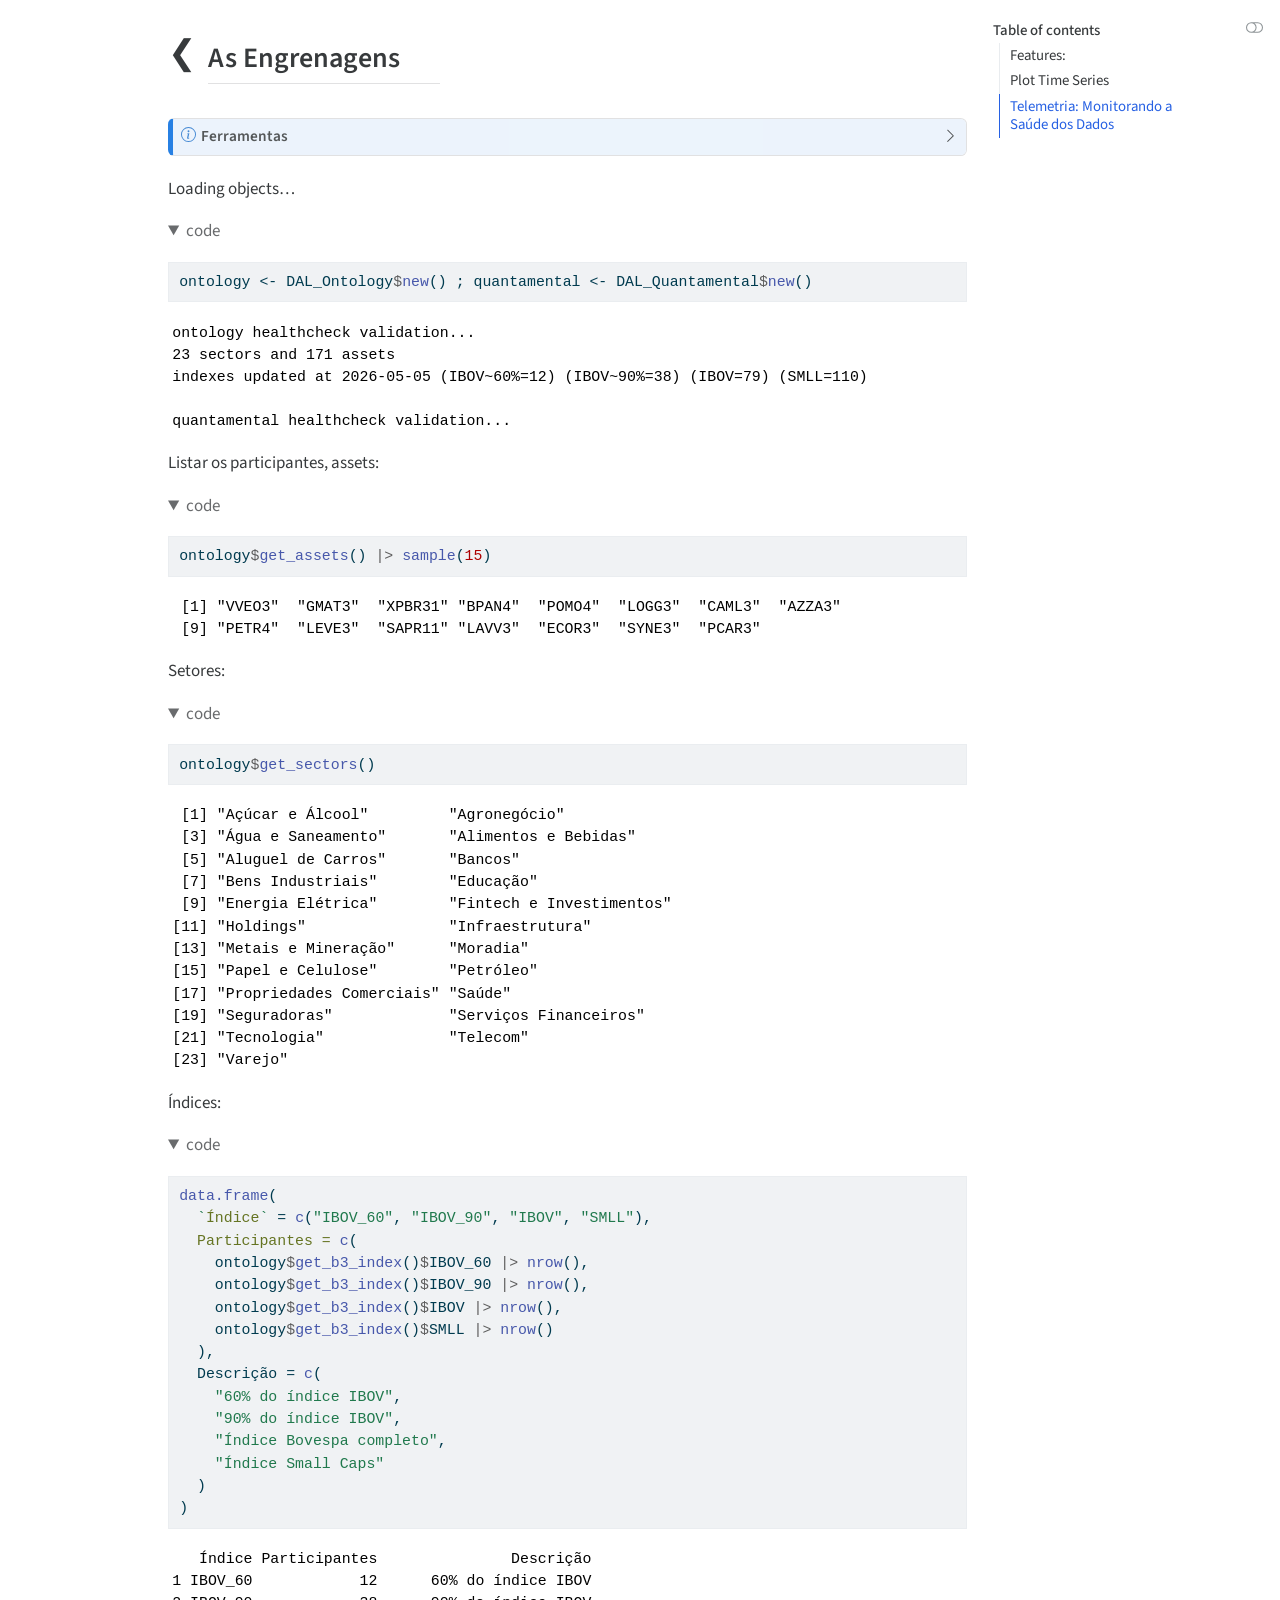
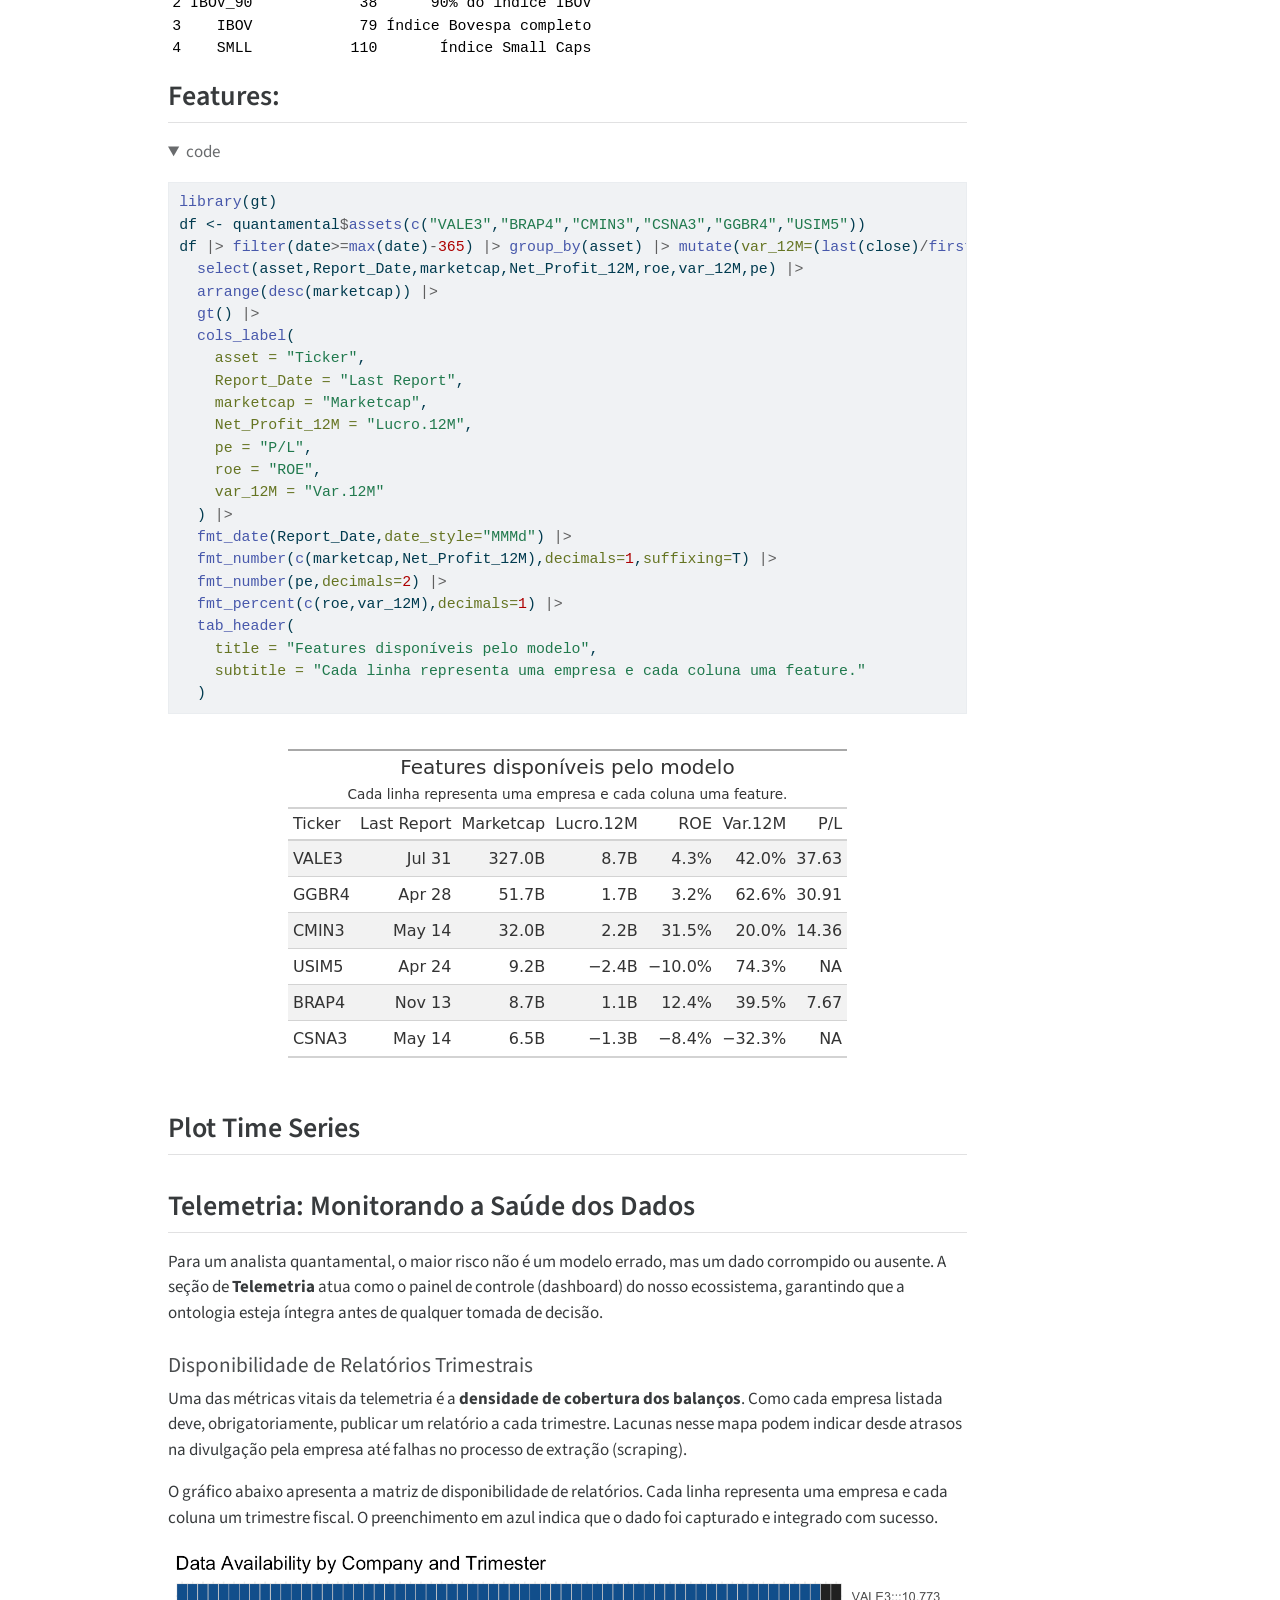
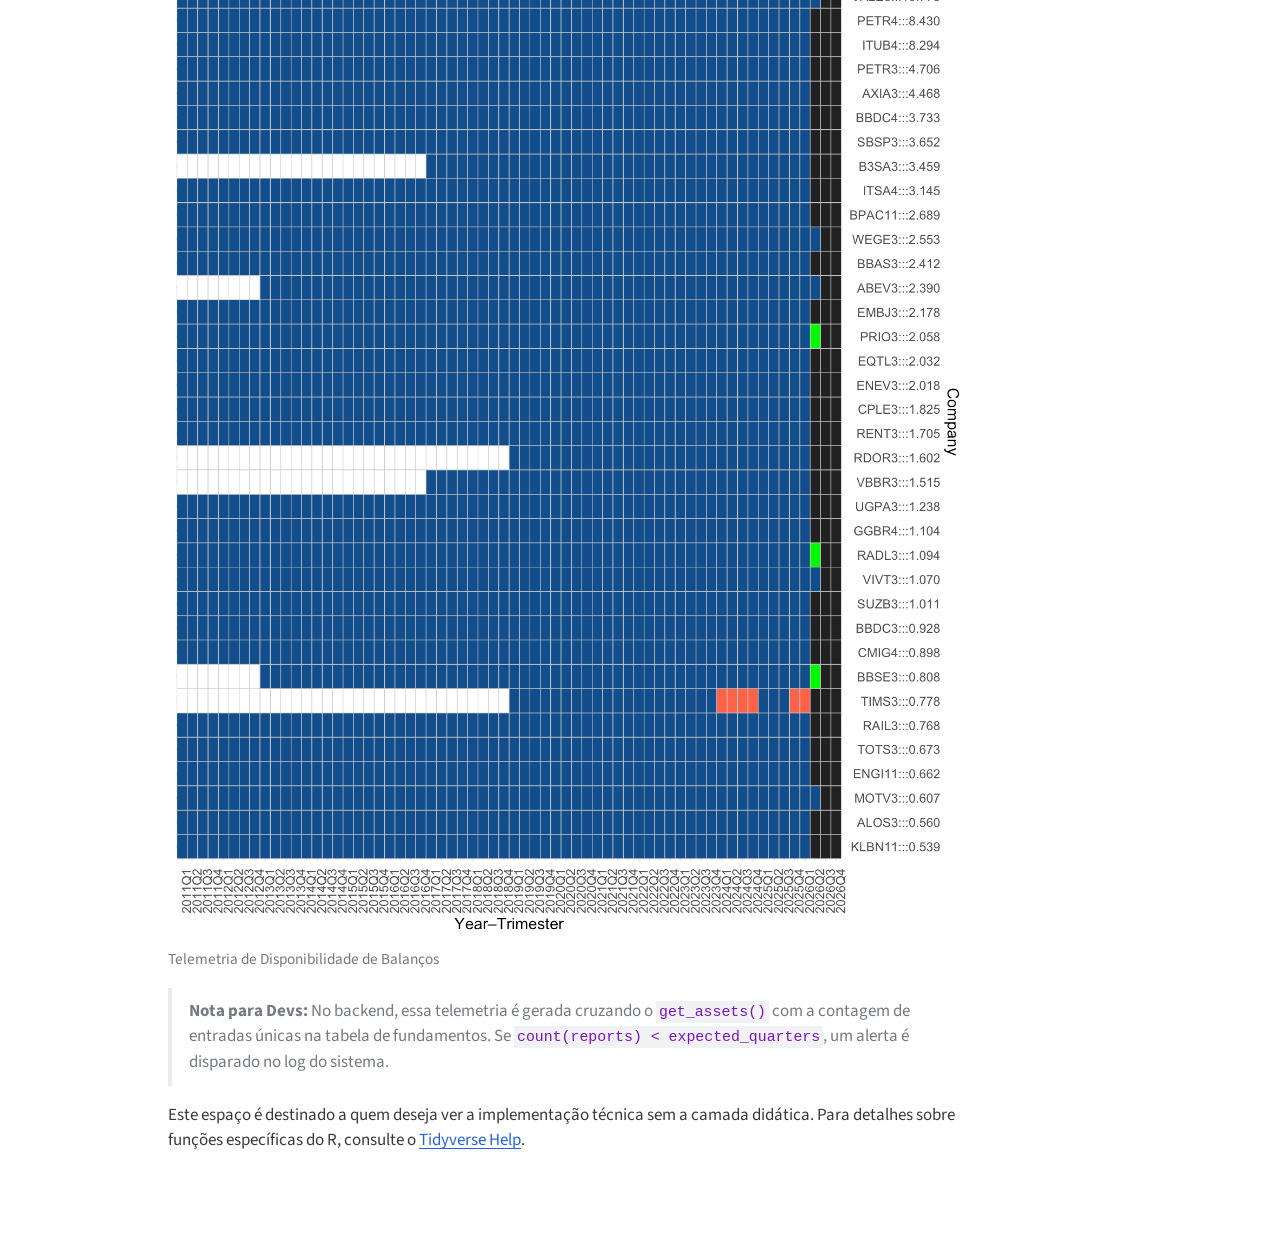
==== commit 7b4d9d2b: "update of data" ====
--- a/docs/coding.html
+++ b/docs/coding.html
@@ -348,8 +348,8 @@
 <div class="code-copy-outer-scaffold"><div class="sourceCode cell-code" id="cb6"><pre class="sourceCode r code-with-copy"><code class="sourceCode r"><span id="cb6-1"><a href="#cb6-1" aria-hidden="true" tabindex="-1"></a>ontology<span class="sc">$</span><span class="fu">get_assets</span>() <span class="sc">|&gt;</span> <span class="fu">sample</span>(<span class="dv">15</span>)</span></code></pre></div><button title="Copy to Clipboard" class="code-copy-button"><i class="bi"></i></button></div>
 </details>
 <div class="cell-output cell-output-stdout">
-<pre><code> [1] "BPAN4"  "CVCB3"  "PAGS34" "CPLE3"  "RANI3"  "EZTC3"  "PETR3"  "ITUB4" 
- [9] "SAPR11" "MOVI3"  "RCSL3"  "SOJA3"  "AMOB3"  "RECV3"  "BRAV3" </code></pre>
+<pre><code> [1] "VVEO3"  "GMAT3"  "XPBR31" "BPAN4"  "POMO4"  "LOGG3"  "CAML3"  "AZZA3" 
+ [9] "PETR4"  "LEVE3"  "SAPR11" "LAVV3"  "ECOR3"  "SYNE3"  "PCAR3" </code></pre>
 </div>
 </div>
 <p>Setores:</p>
@@ -431,23 +431,23 @@
 <span id="cb12-23"><a href="#cb12-23" aria-hidden="true" tabindex="-1"></a>  )</span></code></pre></div><button title="Copy to Clipboard" class="code-copy-button"><i class="bi"></i></button></div>
 </details>
 <div class="cell-output-display">
-<div id="cupdtvuqsa" style="padding-left:0px;padding-right:0px;padding-top:10px;padding-bottom:10px;overflow-x:auto;overflow-y:auto;width:auto;height:auto;">
-<style>#cupdtvuqsa table {
+<div id="rlbnzuwcue" style="padding-left:0px;padding-right:0px;padding-top:10px;padding-bottom:10px;overflow-x:auto;overflow-y:auto;width:auto;height:auto;">
+<style>#rlbnzuwcue table {
   font-family: system-ui, 'Segoe UI', Roboto, Helvetica, Arial, sans-serif, 'Apple Color Emoji', 'Segoe UI Emoji', 'Segoe UI Symbol', 'Noto Color Emoji';
   -webkit-font-smoothing: antialiased;
   -moz-osx-font-smoothing: grayscale;
 }
 
-#cupdtvuqsa thead, #cupdtvuqsa tbody, #cupdtvuqsa tfoot, #cupdtvuqsa tr, #cupdtvuqsa td, #cupdtvuqsa th {
+#rlbnzuwcue thead, #rlbnzuwcue tbody, #rlbnzuwcue tfoot, #rlbnzuwcue tr, #rlbnzuwcue td, #rlbnzuwcue th {
   border-style: none;
 }
 
-#cupdtvuqsa p {
+#rlbnzuwcue p {
   margin: 0;
   padding: 0;
 }
 
-#cupdtvuqsa .gt_table {
+#rlbnzuwcue .gt_table {
   display: table;
   border-collapse: collapse;
   line-height: normal;
@@ -473,12 +473,12 @@
   border-left-color: #D3D3D3;
 }
 
-#cupdtvuqsa .gt_caption {
+#rlbnzuwcue .gt_caption {
   padding-top: 4px;
   padding-bottom: 4px;
 }
 
-#cupdtvuqsa .gt_title {
+#rlbnzuwcue .gt_title {
   color: #333333;
   font-size: 125%;
   font-weight: initial;
@@ -490,7 +490,7 @@
   border-bottom-width: 0;
 }
 
-#cupdtvuqsa .gt_subtitle {
+#rlbnzuwcue .gt_subtitle {
   color: #333333;
   font-size: 85%;
   font-weight: initial;
@@ -502,7 +502,7 @@
   border-top-width: 0;
 }
 
-#cupdtvuqsa .gt_heading {
+#rlbnzuwcue .gt_heading {
   background-color: #FFFFFF;
   text-align: center;
   border-bottom-color: #FFFFFF;
@@ -514,13 +514,13 @@
   border-right-color: #D3D3D3;
 }
 
-#cupdtvuqsa .gt_bottom_border {
+#rlbnzuwcue .gt_bottom_border {
   border-bottom-style: solid;
   border-bottom-width: 2px;
   border-bottom-color: #D3D3D3;
 }
 
-#cupdtvuqsa .gt_col_headings {
+#rlbnzuwcue .gt_col_headings {
   border-top-style: solid;
   border-top-width: 2px;
   border-top-color: #D3D3D3;
@@ -535,7 +535,7 @@
   border-right-color: #D3D3D3;
 }
 
-#cupdtvuqsa .gt_col_heading {
+#rlbnzuwcue .gt_col_heading {
   color: #333333;
   background-color: #FFFFFF;
   font-size: 100%;
@@ -555,7 +555,7 @@
   overflow-x: hidden;
 }
 
-#cupdtvuqsa .gt_column_spanner_outer {
+#rlbnzuwcue .gt_column_spanner_outer {
   color: #333333;
   background-color: #FFFFFF;
   font-size: 100%;
@@ -567,15 +567,15 @@
   padding-right: 4px;
 }
 
-#cupdtvuqsa .gt_column_spanner_outer:first-child {
+#rlbnzuwcue .gt_column_spanner_outer:first-child {
   padding-left: 0;
 }
 
-#cupdtvuqsa .gt_column_spanner_outer:last-child {
+#rlbnzuwcue .gt_column_spanner_outer:last-child {
   padding-right: 0;
 }
 
-#cupdtvuqsa .gt_column_spanner {
+#rlbnzuwcue .gt_column_spanner {
   border-bottom-style: solid;
   border-bottom-width: 2px;
   border-bottom-color: #D3D3D3;
@@ -587,11 +587,11 @@
   width: 100%;
 }
 
-#cupdtvuqsa .gt_spanner_row {
+#rlbnzuwcue .gt_spanner_row {
   border-bottom-style: hidden;
 }
 
-#cupdtvuqsa .gt_group_heading {
+#rlbnzuwcue .gt_group_heading {
   padding-top: 8px;
   padding-bottom: 8px;
   padding-left: 5px;
@@ -617,7 +617,7 @@
   text-align: left;
 }
 
-#cupdtvuqsa .gt_empty_group_heading {
+#rlbnzuwcue .gt_empty_group_heading {
   padding: 0.5px;
   color: #333333;
   background-color: #FFFFFF;
@@ -632,15 +632,15 @@
   vertical-align: middle;
 }
 
-#cupdtvuqsa .gt_from_md > :first-child {
+#rlbnzuwcue .gt_from_md > :first-child {
   margin-top: 0;
 }
 
-#cupdtvuqsa .gt_from_md > :last-child {
+#rlbnzuwcue .gt_from_md > :last-child {
   margin-bottom: 0;
 }
 
-#cupdtvuqsa .gt_row {
+#rlbnzuwcue .gt_row {
   padding-top: 8px;
   padding-bottom: 8px;
   padding-left: 5px;
@@ -659,7 +659,7 @@
   overflow-x: hidden;
 }
 
-#cupdtvuqsa .gt_stub {
+#rlbnzuwcue .gt_stub {
   color: #333333;
   background-color: #FFFFFF;
   font-size: 100%;
@@ -672,7 +672,7 @@
   padding-right: 5px;
 }
 
-#cupdtvuqsa .gt_stub_row_group {
+#rlbnzuwcue .gt_stub_row_group {
   color: #333333;
   background-color: #FFFFFF;
   font-size: 100%;
@@ -686,15 +686,15 @@
   vertical-align: top;
 }
 
-#cupdtvuqsa .gt_row_group_first td {
+#rlbnzuwcue .gt_row_group_first td {
   border-top-width: 2px;
 }
 
-#cupdtvuqsa .gt_row_group_first th {
+#rlbnzuwcue .gt_row_group_first th {
   border-top-width: 2px;
 }
 
-#cupdtvuqsa .gt_summary_row {
+#rlbnzuwcue .gt_summary_row {
   color: #333333;
   background-color: #FFFFFF;
   text-transform: inherit;
@@ -704,16 +704,16 @@
   padding-right: 5px;
 }
 
-#cupdtvuqsa .gt_first_summary_row {
+#rlbnzuwcue .gt_first_summary_row {
   border-top-style: solid;
   border-top-color: #D3D3D3;
 }
 
-#cupdtvuqsa .gt_first_summary_row.thick {
+#rlbnzuwcue .gt_first_summary_row.thick {
   border-top-width: 2px;
 }
 
-#cupdtvuqsa .gt_last_summary_row {
+#rlbnzuwcue .gt_last_summary_row {
   padding-top: 8px;
   padding-bottom: 8px;
   padding-left: 5px;
@@ -723,7 +723,7 @@
   border-bottom-color: #D3D3D3;
 }
 
-#cupdtvuqsa .gt_grand_summary_row {
+#rlbnzuwcue .gt_grand_summary_row {
   color: #333333;
   background-color: #FFFFFF;
   text-transform: inherit;
@@ -733,7 +733,7 @@
   padding-right: 5px;
 }
 
-#cupdtvuqsa .gt_first_grand_summary_row {
+#rlbnzuwcue .gt_first_grand_summary_row {
   padding-top: 8px;
   padding-bottom: 8px;
   padding-left: 5px;
@@ -743,7 +743,7 @@
   border-top-color: #D3D3D3;
 }
 
-#cupdtvuqsa .gt_last_grand_summary_row_top {
+#rlbnzuwcue .gt_last_grand_summary_row_top {
   padding-top: 8px;
   padding-bottom: 8px;
   padding-left: 5px;
@@ -753,11 +753,11 @@
   border-bottom-color: #D3D3D3;
 }
 
-#cupdtvuqsa .gt_striped {
+#rlbnzuwcue .gt_striped {
   background-color: rgba(128, 128, 128, 0.05);
 }
 
-#cupdtvuqsa .gt_table_body {
+#rlbnzuwcue .gt_table_body {
   border-top-style: solid;
   border-top-width: 2px;
   border-top-color: #D3D3D3;
@@ -766,7 +766,7 @@
   border-bottom-color: #D3D3D3;
 }
 
-#cupdtvuqsa .gt_footnotes {
+#rlbnzuwcue .gt_footnotes {
   color: #333333;
   background-color: #FFFFFF;
   border-bottom-style: none;
@@ -780,7 +780,7 @@
   border-right-color: #D3D3D3;
 }
 
-#cupdtvuqsa .gt_footnote {
+#rlbnzuwcue .gt_footnote {
   margin: 0px;
   font-size: 90%;
   padding-top: 4px;
@@ -789,7 +789,7 @@
   padding-right: 5px;
 }
 
-#cupdtvuqsa .gt_sourcenotes {
+#rlbnzuwcue .gt_sourcenotes {
   color: #333333;
   background-color: #FFFFFF;
   border-bottom-style: none;
@@ -803,7 +803,7 @@
   border-right-color: #D3D3D3;
 }
 
-#cupdtvuqsa .gt_sourcenote {
+#rlbnzuwcue .gt_sourcenote {
   font-size: 90%;
   padding-top: 4px;
   padding-bottom: 4px;
@@ -811,72 +811,72 @@
   padding-right: 5px;
 }
 
-#cupdtvuqsa .gt_left {
+#rlbnzuwcue .gt_left {
   text-align: left;
 }
 
-#cupdtvuqsa .gt_center {
+#rlbnzuwcue .gt_center {
   text-align: center;
 }
 
-#cupdtvuqsa .gt_right {
+#rlbnzuwcue .gt_right {
   text-align: right;
   font-variant-numeric: tabular-nums;
 }
 
-#cupdtvuqsa .gt_font_normal {
+#rlbnzuwcue .gt_font_normal {
   font-weight: normal;
 }
 
-#cupdtvuqsa .gt_font_bold {
+#rlbnzuwcue .gt_font_bold {
   font-weight: bold;
 }
 
-#cupdtvuqsa .gt_font_italic {
+#rlbnzuwcue .gt_font_italic {
   font-style: italic;
 }
 
-#cupdtvuqsa .gt_super {
+#rlbnzuwcue .gt_super {
   font-size: 65%;
 }
 
-#cupdtvuqsa .gt_footnote_marks {
+#rlbnzuwcue .gt_footnote_marks {
   font-size: 75%;
   vertical-align: 0.4em;
   position: initial;
 }
 
-#cupdtvuqsa .gt_asterisk {
+#rlbnzuwcue .gt_asterisk {
   font-size: 100%;
   vertical-align: 0;
 }
 
-#cupdtvuqsa .gt_indent_1 {
+#rlbnzuwcue .gt_indent_1 {
   text-indent: 5px;
 }
 
-#cupdtvuqsa .gt_indent_2 {
+#rlbnzuwcue .gt_indent_2 {
   text-indent: 10px;
 }
 
-#cupdtvuqsa .gt_indent_3 {
+#rlbnzuwcue .gt_indent_3 {
   text-indent: 15px;
 }
 
-#cupdtvuqsa .gt_indent_4 {
+#rlbnzuwcue .gt_indent_4 {
   text-indent: 20px;
 }
 
-#cupdtvuqsa .gt_indent_5 {
+#rlbnzuwcue .gt_indent_5 {
   text-indent: 25px;
 }
 
-#cupdtvuqsa .katex-display {
+#rlbnzuwcue .katex-display {
   display: inline-flex !important;
   margin-bottom: 0.75em !important;
 }
 
-#cupdtvuqsa div.Reactable > div.rt-table > div.rt-thead > div.rt-tr.rt-tr-group-header > div.rt-th-group:after {
+#rlbnzuwcue div.Reactable > div.rt-table > div.rt-thead > div.rt-tr.rt-tr-group-header > div.rt-th-group:after {
   height: 0px !important;
 }
 </style>
@@ -902,56 +902,56 @@
 <tbody class="gt_table_body">
 <tr class="odd">
 <td class="gt_row gt_left" headers="asset">VALE3</td>
-<td class="gt_row gt_right" headers="Report_Date">Apr 29</td>
-<td class="gt_row gt_right" headers="marketcap">321.6B</td>
-<td class="gt_row gt_right" headers="Net_Profit_12M">13.8B</td>
-<td class="gt_row gt_right" headers="roe">7.1%</td>
-<td class="gt_row gt_right" headers="var_12M">55.8%</td>
-<td class="gt_row gt_right" headers="pe">23.24</td>
+<td class="gt_row gt_right" headers="Report_Date">Jul 31</td>
+<td class="gt_row gt_right" headers="marketcap">327.0B</td>
+<td class="gt_row gt_right" headers="Net_Profit_12M">8.7B</td>
+<td class="gt_row gt_right" headers="roe">4.3%</td>
+<td class="gt_row gt_right" headers="var_12M">42.0%</td>
+<td class="gt_row gt_right" headers="pe">37.63</td>
 </tr>
 <tr class="even">
 <td class="gt_row gt_left" headers="asset">GGBR4</td>
 <td class="gt_row gt_right" headers="Report_Date">Apr 28</td>
-<td class="gt_row gt_right" headers="marketcap">42.3B</td>
+<td class="gt_row gt_right" headers="marketcap">51.7B</td>
 <td class="gt_row gt_right" headers="Net_Profit_12M">1.7B</td>
 <td class="gt_row gt_right" headers="roe">3.2%</td>
-<td class="gt_row gt_right" headers="var_12M">35.6%</td>
-<td class="gt_row gt_right" headers="pe">25.27</td>
+<td class="gt_row gt_right" headers="var_12M">62.6%</td>
+<td class="gt_row gt_right" headers="pe">30.91</td>
 </tr>
 <tr class="odd">
 <td class="gt_row gt_left" headers="asset">CMIN3</td>
 <td class="gt_row gt_right" headers="Report_Date">May 14</td>
-<td class="gt_row gt_right" headers="marketcap">23.0B</td>
+<td class="gt_row gt_right" headers="marketcap">32.0B</td>
 <td class="gt_row gt_right" headers="Net_Profit_12M">2.2B</td>
 <td class="gt_row gt_right" headers="roe">31.5%</td>
-<td class="gt_row gt_right" headers="var_12M">−11.7%</td>
-<td class="gt_row gt_right" headers="pe">10.33</td>
+<td class="gt_row gt_right" headers="var_12M">20.0%</td>
+<td class="gt_row gt_right" headers="pe">14.36</td>
 </tr>
 <tr class="even">
 <td class="gt_row gt_left" headers="asset">USIM5</td>
 <td class="gt_row gt_right" headers="Report_Date">Apr 24</td>
-<td class="gt_row gt_right" headers="marketcap">10.5B</td>
+<td class="gt_row gt_right" headers="marketcap">9.2B</td>
 <td class="gt_row gt_right" headers="Net_Profit_12M">−2.4B</td>
 <td class="gt_row gt_right" headers="roe">−10.0%</td>
-<td class="gt_row gt_right" headers="var_12M">111.2%</td>
+<td class="gt_row gt_right" headers="var_12M">74.3%</td>
 <td class="gt_row gt_right" headers="pe">NA</td>
 </tr>
 <tr class="odd">
 <td class="gt_row gt_left" headers="asset">BRAP4</td>
 <td class="gt_row gt_right" headers="Report_Date">Nov 13</td>
-<td class="gt_row gt_right" headers="marketcap">8.8B</td>
+<td class="gt_row gt_right" headers="marketcap">8.7B</td>
 <td class="gt_row gt_right" headers="Net_Profit_12M">1.1B</td>
 <td class="gt_row gt_right" headers="roe">12.4%</td>
-<td class="gt_row gt_right" headers="var_12M">48.1%</td>
-<td class="gt_row gt_right" headers="pe">7.78</td>
+<td class="gt_row gt_right" headers="var_12M">39.5%</td>
+<td class="gt_row gt_right" headers="pe">7.67</td>
 </tr>
 <tr class="even">
 <td class="gt_row gt_left" headers="asset">CSNA3</td>
 <td class="gt_row gt_right" headers="Report_Date">May 14</td>
-<td class="gt_row gt_right" headers="marketcap">6.4B</td>
+<td class="gt_row gt_right" headers="marketcap">6.5B</td>
 <td class="gt_row gt_right" headers="Net_Profit_12M">−1.3B</td>
 <td class="gt_row gt_right" headers="roe">−8.4%</td>
-<td class="gt_row gt_right" headers="var_12M">−33.5%</td>
+<td class="gt_row gt_right" headers="var_12M">−32.3%</td>
 <td class="gt_row gt_right" headers="pe">NA</td>
 </tr>
 </tbody>
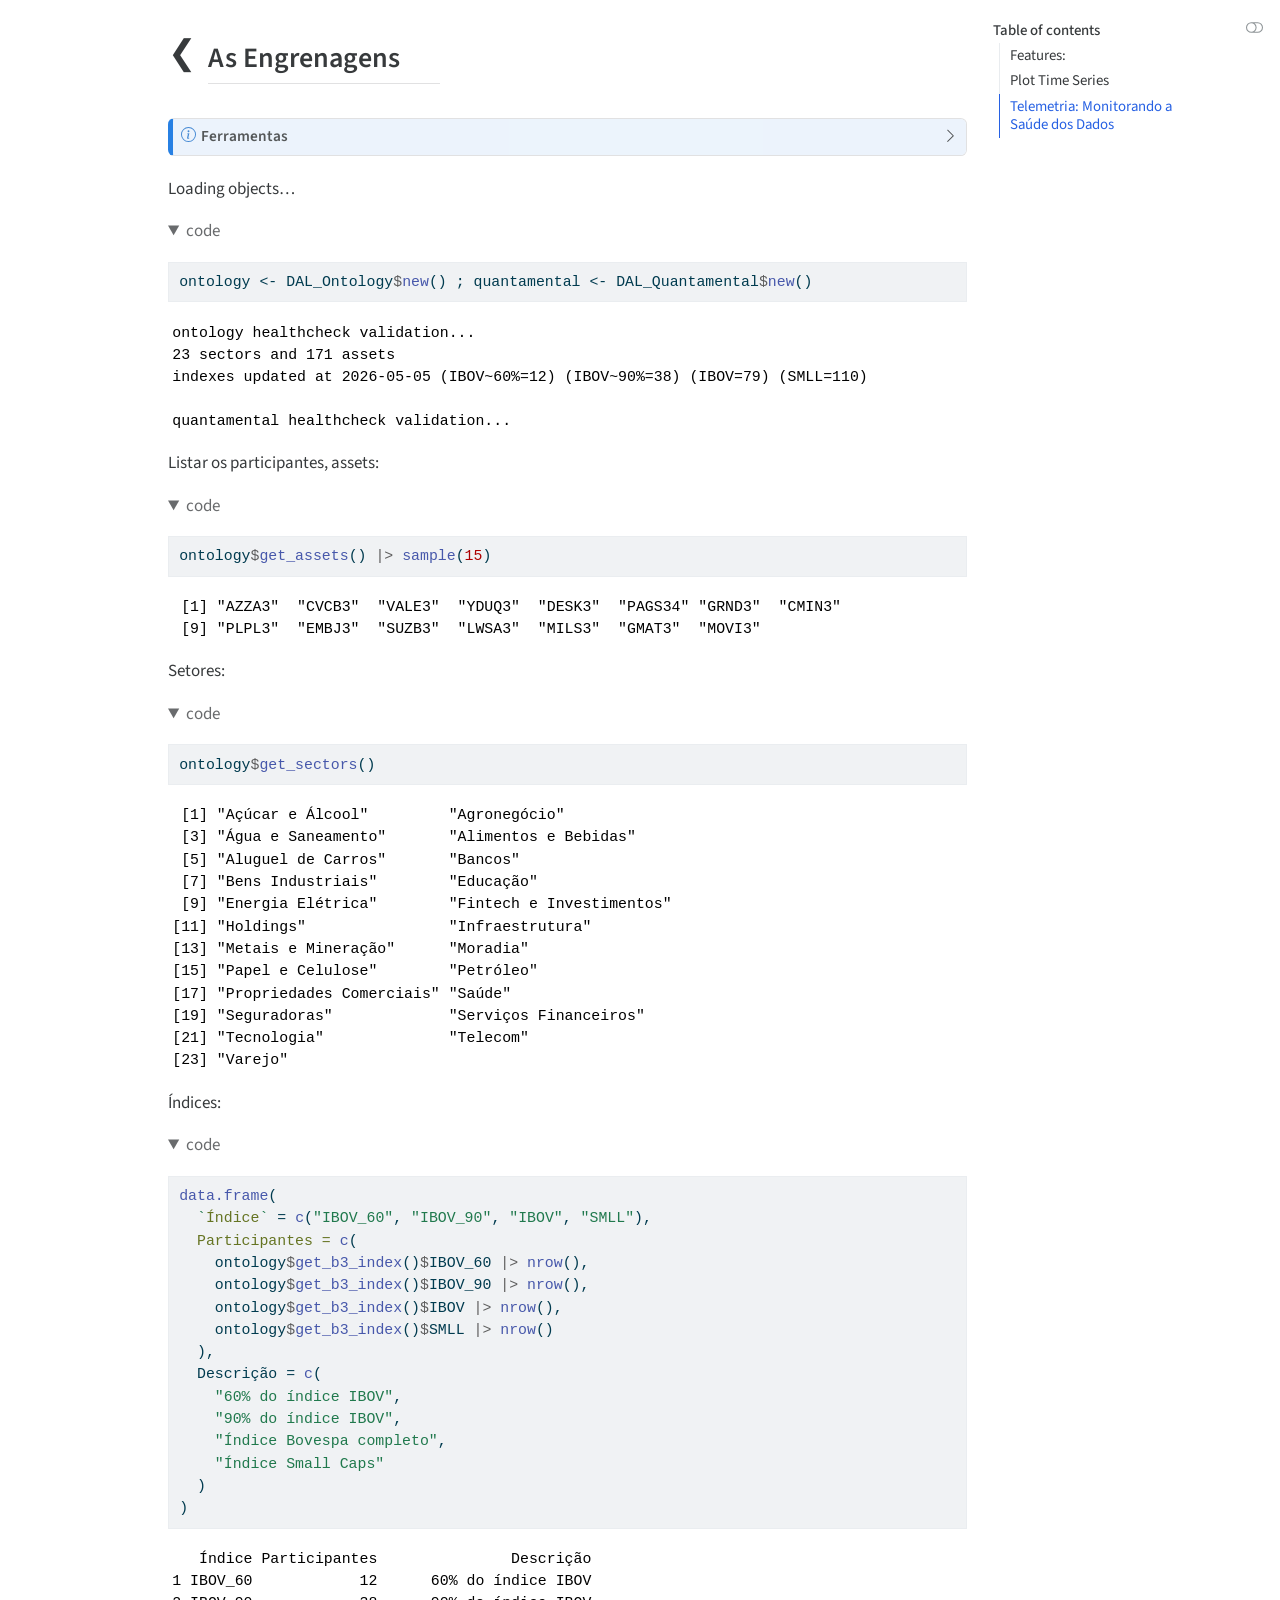
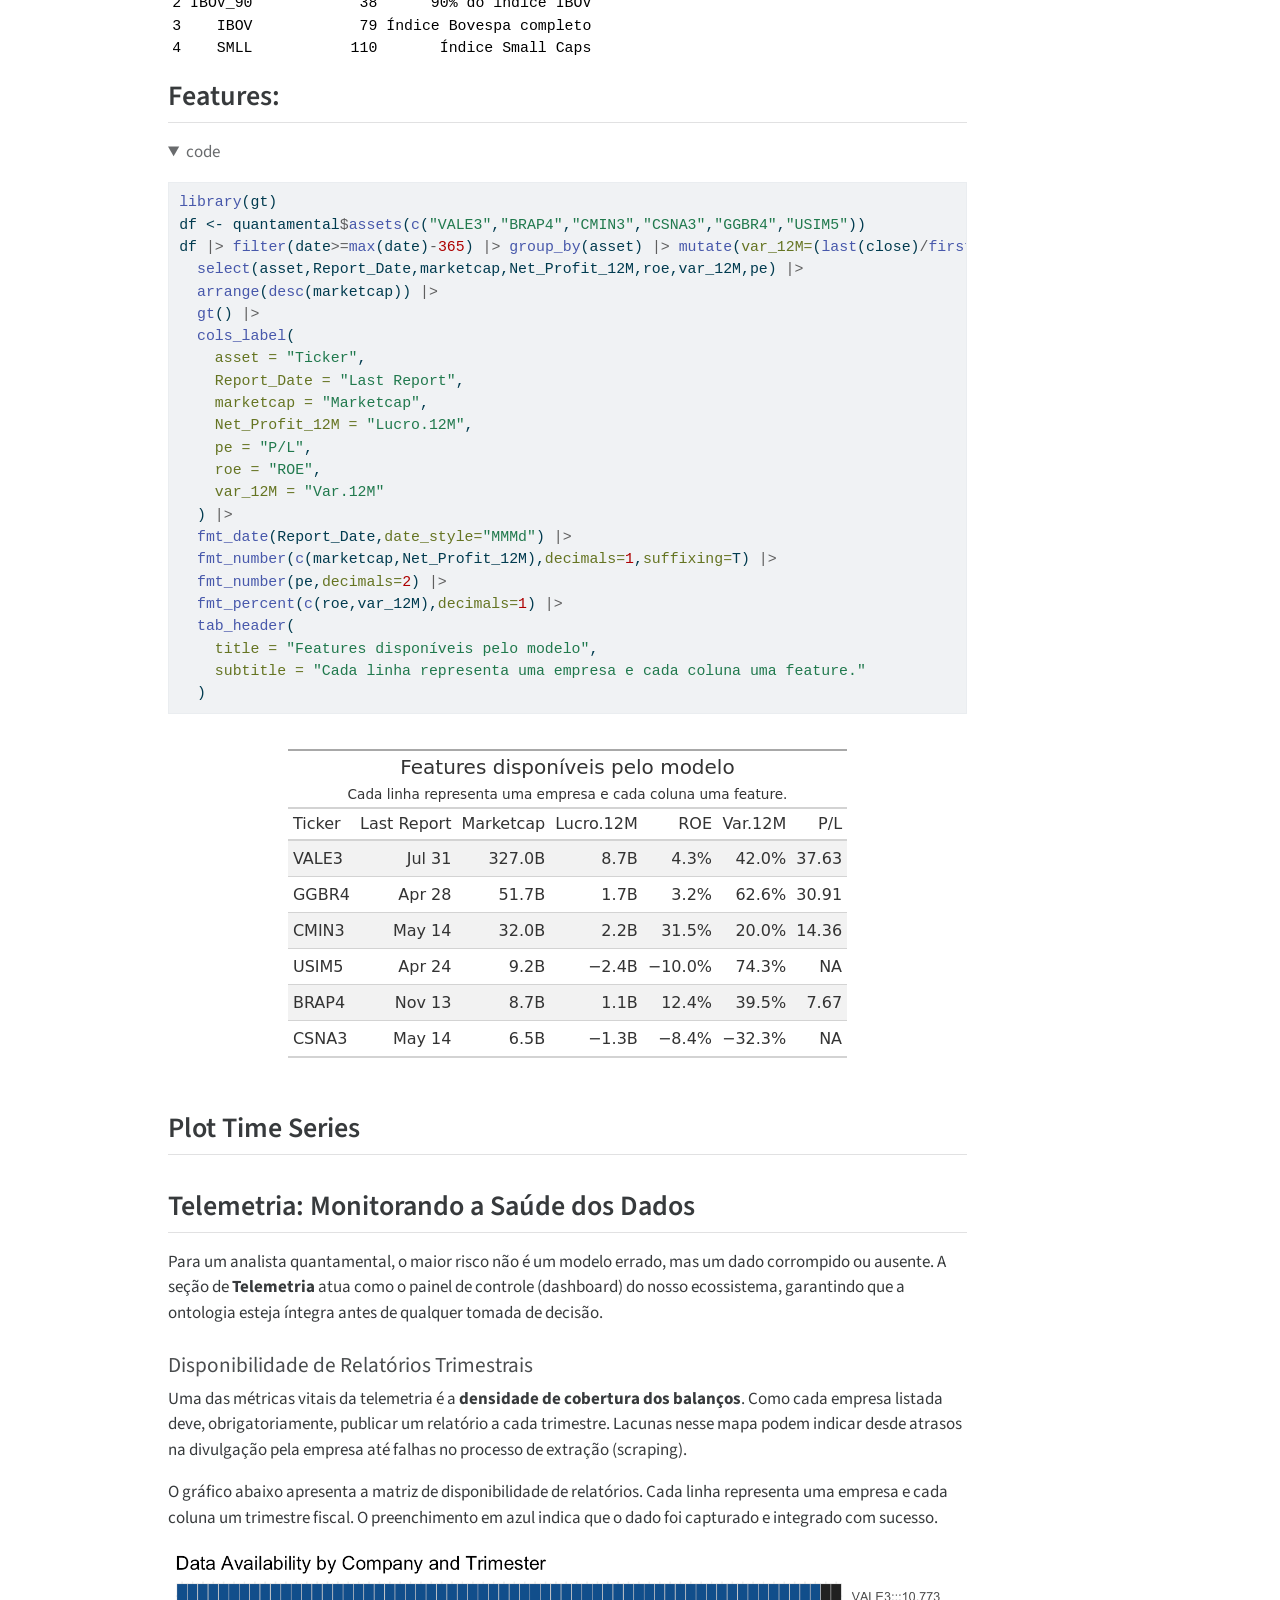
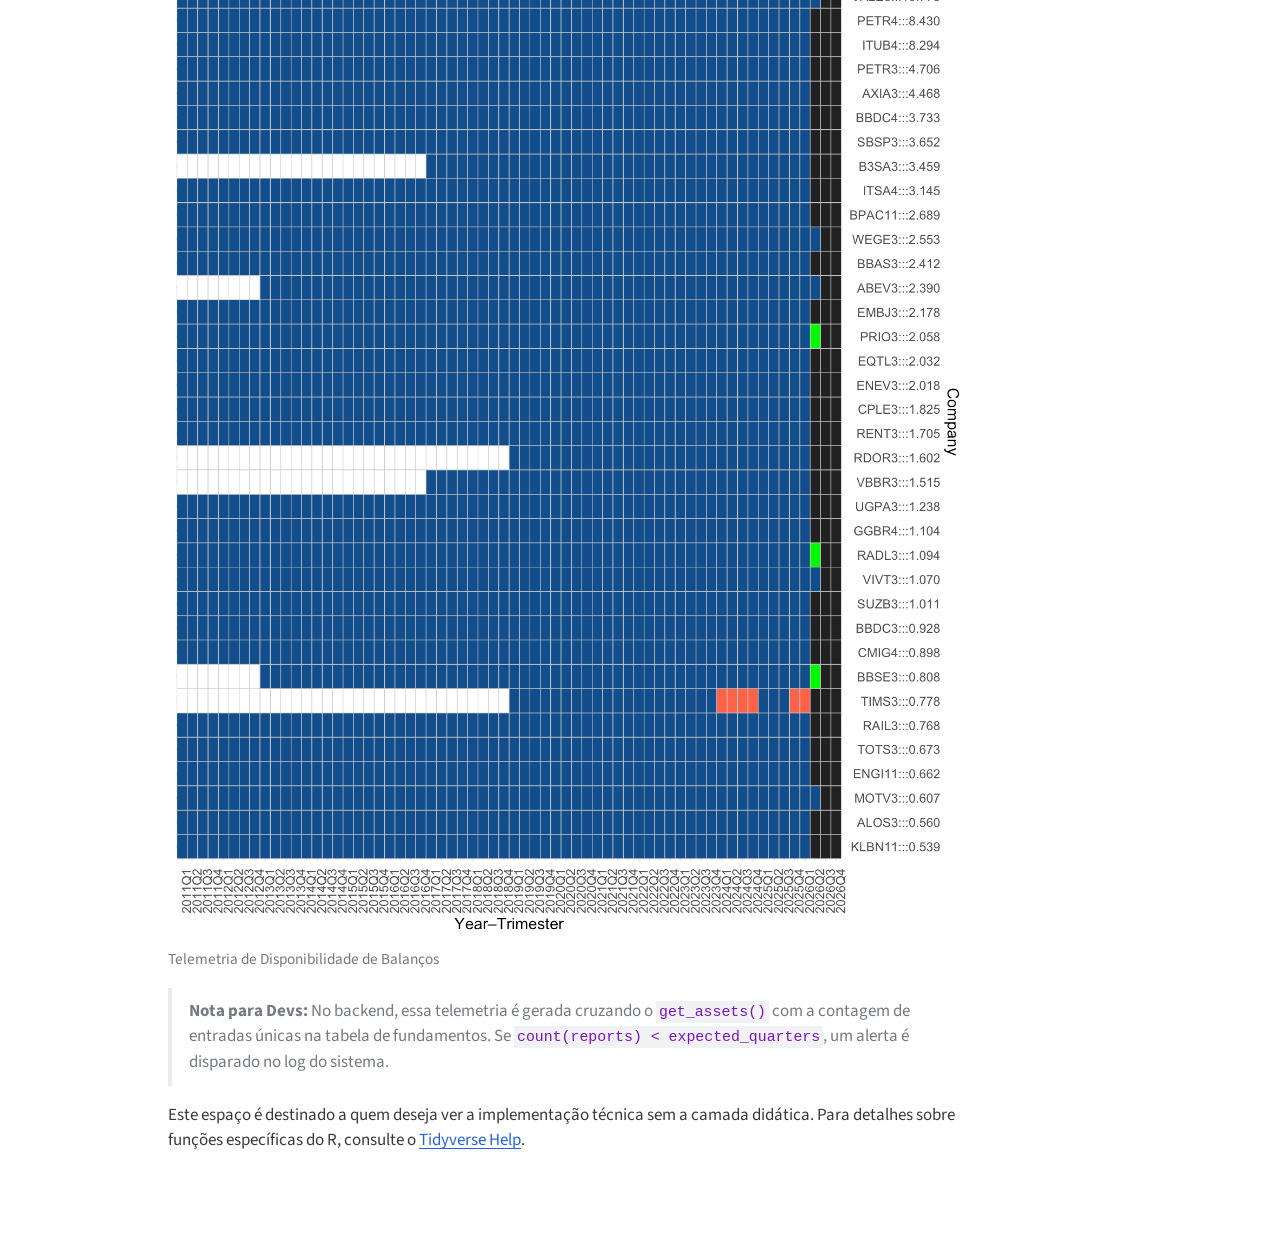
==== commit 1295193d: "update" ====
--- a/docs/coding.html
+++ b/docs/coding.html
@@ -2,7 +2,7 @@
 <html xmlns="http://www.w3.org/1999/xhtml" lang="en" xml:lang="en"><head>
 
 <meta charset="utf-8">
-<meta name="generator" content="quarto-1.9.38">
+<meta name="generator" content="quarto-1.10.18">
 
 <meta name="viewport" content="width=device-width, initial-scale=1.0, user-scalable=yes">
 
@@ -12,10 +12,13 @@
 /* Default styles provided by pandoc.
 ** See https://pandoc.org/MANUAL.html#variables-for-html for config info.
 */
-code{white-space: pre-wrap;}
 span.smallcaps{font-variant: small-caps;}
-div.columns{display: flex; gap: min(4vw, 1.5em);}
-div.column{flex: auto; overflow-x: auto;}
+div.columns{display: flex; gap: 1.5em;}
+div.column{flex: auto;}
+@media screen {
+div.columns{gap: min(4vw, 1.5em);}
+div.column{overflow-x: auto;}
+}
 div.hanging-indent{margin-left: 1.5em; text-indent: -1.5em;}
 ul.task-list{list-style: none;}
 ul.task-list li input[type="checkbox"] {
@@ -68,14 +71,14 @@
 <script src="coding_files/libs/quarto-html/tippy.umd.min.js"></script>
 <script src="coding_files/libs/quarto-html/anchor.min.js"></script>
 <link href="coding_files/libs/quarto-html/tippy.css" rel="stylesheet">
-<link href="coding_files/libs/quarto-html/quarto-syntax-highlighting-15634bcf2e68342d4ad2dfa704d543f6.css" rel="stylesheet" class="quarto-color-scheme" id="quarto-text-highlighting-styles">
-<link href="coding_files/libs/quarto-html/quarto-syntax-highlighting-dark-0a6b7249c26820e032cb0bd839ff02b1.css" rel="stylesheet" class="quarto-color-scheme quarto-color-alternate" id="quarto-text-highlighting-styles">
-<link href="coding_files/libs/quarto-html/quarto-syntax-highlighting-15634bcf2e68342d4ad2dfa704d543f6.css" rel="stylesheet" class="quarto-color-scheme-extra" id="quarto-text-highlighting-styles">
+<link href="coding_files/libs/quarto-html/quarto-syntax-highlighting-64a204ab8560d761af7679ceaba22944.css" rel="stylesheet" class="quarto-color-scheme" id="quarto-text-highlighting-styles">
+<link href="coding_files/libs/quarto-html/quarto-syntax-highlighting-dark-b85bc7c33db8c58e0ec93c3465666fed.css" rel="stylesheet" class="quarto-color-scheme quarto-color-alternate" id="quarto-text-highlighting-styles">
+<link href="coding_files/libs/quarto-html/quarto-syntax-highlighting-64a204ab8560d761af7679ceaba22944.css" rel="stylesheet" class="quarto-color-scheme-extra" id="quarto-text-highlighting-styles">
 <script src="coding_files/libs/bootstrap/bootstrap.min.js"></script>
 <link href="coding_files/libs/bootstrap/bootstrap-icons.css" rel="stylesheet">
-<link href="coding_files/libs/bootstrap/bootstrap-8ffd5f67044e5306d9846f29df41dda5.min.css" rel="stylesheet" append-hash="true" class="quarto-color-scheme" id="quarto-bootstrap" data-mode="light">
-<link href="coding_files/libs/bootstrap/bootstrap-dark-5c12797cb2492709e4e4b8ddb1566284.min.css" rel="stylesheet" append-hash="true" class="quarto-color-scheme quarto-color-alternate" id="quarto-bootstrap" data-mode="dark">
-<link href="coding_files/libs/bootstrap/bootstrap-8ffd5f67044e5306d9846f29df41dda5.min.css" rel="stylesheet" append-hash="true" class="quarto-color-scheme-extra" id="quarto-bootstrap" data-mode="light">
+<link href="coding_files/libs/bootstrap/bootstrap-c2e55264ed47ce3b2e0326a2269f9400.min.css" rel="stylesheet" append-hash="true" class="quarto-color-scheme" id="quarto-bootstrap" data-mode="light">
+<link href="coding_files/libs/bootstrap/bootstrap-dark-f190540a42fd2f439ea2df7ef852099b.min.css" rel="stylesheet" append-hash="true" class="quarto-color-scheme quarto-color-alternate" id="quarto-bootstrap" data-mode="dark">
+<link href="coding_files/libs/bootstrap/bootstrap-c2e55264ed47ce3b2e0326a2269f9400.min.css" rel="stylesheet" append-hash="true" class="quarto-color-scheme-extra" id="quarto-bootstrap" data-mode="light">
 
 
 </head>
@@ -348,8 +351,8 @@
 <div class="code-copy-outer-scaffold"><div class="sourceCode cell-code" id="cb6"><pre class="sourceCode r code-with-copy"><code class="sourceCode r"><span id="cb6-1"><a href="#cb6-1" aria-hidden="true" tabindex="-1"></a>ontology<span class="sc">$</span><span class="fu">get_assets</span>() <span class="sc">|&gt;</span> <span class="fu">sample</span>(<span class="dv">15</span>)</span></code></pre></div><button title="Copy to Clipboard" class="code-copy-button"><i class="bi"></i></button></div>
 </details>
 <div class="cell-output cell-output-stdout">
-<pre><code> [1] "VVEO3"  "GMAT3"  "XPBR31" "BPAN4"  "POMO4"  "LOGG3"  "CAML3"  "AZZA3" 
- [9] "PETR4"  "LEVE3"  "SAPR11" "LAVV3"  "ECOR3"  "SYNE3"  "PCAR3" </code></pre>
+<pre><code> [1] "AZZA3"  "CVCB3"  "VALE3"  "YDUQ3"  "DESK3"  "PAGS34" "GRND3"  "CMIN3" 
+ [9] "PLPL3"  "EMBJ3"  "SUZB3"  "LWSA3"  "MILS3"  "GMAT3"  "MOVI3" </code></pre>
 </div>
 </div>
 <p>Setores:</p>
@@ -431,23 +434,23 @@
 <span id="cb12-23"><a href="#cb12-23" aria-hidden="true" tabindex="-1"></a>  )</span></code></pre></div><button title="Copy to Clipboard" class="code-copy-button"><i class="bi"></i></button></div>
 </details>
 <div class="cell-output-display">
-<div id="rlbnzuwcue" style="padding-left:0px;padding-right:0px;padding-top:10px;padding-bottom:10px;overflow-x:auto;overflow-y:auto;width:auto;height:auto;">
-<style>#rlbnzuwcue table {
+<div id="vggtuwlzcp" style="padding-left:0px;padding-right:0px;padding-top:10px;padding-bottom:10px;overflow-x:auto;overflow-y:auto;width:auto;height:auto;">
+<style>#vggtuwlzcp table {
   font-family: system-ui, 'Segoe UI', Roboto, Helvetica, Arial, sans-serif, 'Apple Color Emoji', 'Segoe UI Emoji', 'Segoe UI Symbol', 'Noto Color Emoji';
   -webkit-font-smoothing: antialiased;
   -moz-osx-font-smoothing: grayscale;
 }
 
-#rlbnzuwcue thead, #rlbnzuwcue tbody, #rlbnzuwcue tfoot, #rlbnzuwcue tr, #rlbnzuwcue td, #rlbnzuwcue th {
+#vggtuwlzcp thead, #vggtuwlzcp tbody, #vggtuwlzcp tfoot, #vggtuwlzcp tr, #vggtuwlzcp td, #vggtuwlzcp th {
   border-style: none;
 }
 
-#rlbnzuwcue p {
+#vggtuwlzcp p {
   margin: 0;
   padding: 0;
 }
 
-#rlbnzuwcue .gt_table {
+#vggtuwlzcp .gt_table {
   display: table;
   border-collapse: collapse;
   line-height: normal;
@@ -473,12 +476,12 @@
   border-left-color: #D3D3D3;
 }
 
-#rlbnzuwcue .gt_caption {
+#vggtuwlzcp .gt_caption {
   padding-top: 4px;
   padding-bottom: 4px;
 }
 
-#rlbnzuwcue .gt_title {
+#vggtuwlzcp .gt_title {
   color: #333333;
   font-size: 125%;
   font-weight: initial;
@@ -490,7 +493,7 @@
   border-bottom-width: 0;
 }
 
-#rlbnzuwcue .gt_subtitle {
+#vggtuwlzcp .gt_subtitle {
   color: #333333;
   font-size: 85%;
   font-weight: initial;
@@ -502,7 +505,7 @@
   border-top-width: 0;
 }
 
-#rlbnzuwcue .gt_heading {
+#vggtuwlzcp .gt_heading {
   background-color: #FFFFFF;
   text-align: center;
   border-bottom-color: #FFFFFF;
@@ -514,13 +517,13 @@
   border-right-color: #D3D3D3;
 }
 
-#rlbnzuwcue .gt_bottom_border {
+#vggtuwlzcp .gt_bottom_border {
   border-bottom-style: solid;
   border-bottom-width: 2px;
   border-bottom-color: #D3D3D3;
 }
 
-#rlbnzuwcue .gt_col_headings {
+#vggtuwlzcp .gt_col_headings {
   border-top-style: solid;
   border-top-width: 2px;
   border-top-color: #D3D3D3;
@@ -535,7 +538,7 @@
   border-right-color: #D3D3D3;
 }
 
-#rlbnzuwcue .gt_col_heading {
+#vggtuwlzcp .gt_col_heading {
   color: #333333;
   background-color: #FFFFFF;
   font-size: 100%;
@@ -555,7 +558,7 @@
   overflow-x: hidden;
 }
 
-#rlbnzuwcue .gt_column_spanner_outer {
+#vggtuwlzcp .gt_column_spanner_outer {
   color: #333333;
   background-color: #FFFFFF;
   font-size: 100%;
@@ -567,15 +570,15 @@
   padding-right: 4px;
 }
 
-#rlbnzuwcue .gt_column_spanner_outer:first-child {
+#vggtuwlzcp .gt_column_spanner_outer:first-child {
   padding-left: 0;
 }
 
-#rlbnzuwcue .gt_column_spanner_outer:last-child {
+#vggtuwlzcp .gt_column_spanner_outer:last-child {
   padding-right: 0;
 }
 
-#rlbnzuwcue .gt_column_spanner {
+#vggtuwlzcp .gt_column_spanner {
   border-bottom-style: solid;
   border-bottom-width: 2px;
   border-bottom-color: #D3D3D3;
@@ -587,11 +590,11 @@
   width: 100%;
 }
 
-#rlbnzuwcue .gt_spanner_row {
+#vggtuwlzcp .gt_spanner_row {
   border-bottom-style: hidden;
 }
 
-#rlbnzuwcue .gt_group_heading {
+#vggtuwlzcp .gt_group_heading {
   padding-top: 8px;
   padding-bottom: 8px;
   padding-left: 5px;
@@ -617,7 +620,7 @@
   text-align: left;
 }
 
-#rlbnzuwcue .gt_empty_group_heading {
+#vggtuwlzcp .gt_empty_group_heading {
   padding: 0.5px;
   color: #333333;
   background-color: #FFFFFF;
@@ -632,15 +635,15 @@
   vertical-align: middle;
 }
 
-#rlbnzuwcue .gt_from_md > :first-child {
+#vggtuwlzcp .gt_from_md > :first-child {
   margin-top: 0;
 }
 
-#rlbnzuwcue .gt_from_md > :last-child {
+#vggtuwlzcp .gt_from_md > :last-child {
   margin-bottom: 0;
 }
 
-#rlbnzuwcue .gt_row {
+#vggtuwlzcp .gt_row {
   padding-top: 8px;
   padding-bottom: 8px;
   padding-left: 5px;
@@ -659,7 +662,7 @@
   overflow-x: hidden;
 }
 
-#rlbnzuwcue .gt_stub {
+#vggtuwlzcp .gt_stub {
   color: #333333;
   background-color: #FFFFFF;
   font-size: 100%;
@@ -672,7 +675,7 @@
   padding-right: 5px;
 }
 
-#rlbnzuwcue .gt_stub_row_group {
+#vggtuwlzcp .gt_stub_row_group {
   color: #333333;
   background-color: #FFFFFF;
   font-size: 100%;
@@ -686,15 +689,15 @@
   vertical-align: top;
 }
 
-#rlbnzuwcue .gt_row_group_first td {
+#vggtuwlzcp .gt_row_group_first td {
   border-top-width: 2px;
 }
 
-#rlbnzuwcue .gt_row_group_first th {
+#vggtuwlzcp .gt_row_group_first th {
   border-top-width: 2px;
 }
 
-#rlbnzuwcue .gt_summary_row {
+#vggtuwlzcp .gt_summary_row {
   color: #333333;
   background-color: #FFFFFF;
   text-transform: inherit;
@@ -704,16 +707,16 @@
   padding-right: 5px;
 }
 
-#rlbnzuwcue .gt_first_summary_row {
+#vggtuwlzcp .gt_first_summary_row {
   border-top-style: solid;
   border-top-color: #D3D3D3;
 }
 
-#rlbnzuwcue .gt_first_summary_row.thick {
+#vggtuwlzcp .gt_first_summary_row.thick {
   border-top-width: 2px;
 }
 
-#rlbnzuwcue .gt_last_summary_row {
+#vggtuwlzcp .gt_last_summary_row {
   padding-top: 8px;
   padding-bottom: 8px;
   padding-left: 5px;
@@ -723,7 +726,7 @@
   border-bottom-color: #D3D3D3;
 }
 
-#rlbnzuwcue .gt_grand_summary_row {
+#vggtuwlzcp .gt_grand_summary_row {
   color: #333333;
   background-color: #FFFFFF;
   text-transform: inherit;
@@ -733,7 +736,7 @@
   padding-right: 5px;
 }
 
-#rlbnzuwcue .gt_first_grand_summary_row {
+#vggtuwlzcp .gt_first_grand_summary_row {
   padding-top: 8px;
   padding-bottom: 8px;
   padding-left: 5px;
@@ -743,7 +746,7 @@
   border-top-color: #D3D3D3;
 }
 
-#rlbnzuwcue .gt_last_grand_summary_row_top {
+#vggtuwlzcp .gt_last_grand_summary_row_top {
   padding-top: 8px;
   padding-bottom: 8px;
   padding-left: 5px;
@@ -753,11 +756,11 @@
   border-bottom-color: #D3D3D3;
 }
 
-#rlbnzuwcue .gt_striped {
+#vggtuwlzcp .gt_striped {
   background-color: rgba(128, 128, 128, 0.05);
 }
 
-#rlbnzuwcue .gt_table_body {
+#vggtuwlzcp .gt_table_body {
   border-top-style: solid;
   border-top-width: 2px;
   border-top-color: #D3D3D3;
@@ -766,7 +769,7 @@
   border-bottom-color: #D3D3D3;
 }
 
-#rlbnzuwcue .gt_footnotes {
+#vggtuwlzcp .gt_footnotes {
   color: #333333;
   background-color: #FFFFFF;
   border-bottom-style: none;
@@ -780,7 +783,7 @@
   border-right-color: #D3D3D3;
 }
 
-#rlbnzuwcue .gt_footnote {
+#vggtuwlzcp .gt_footnote {
   margin: 0px;
   font-size: 90%;
   padding-top: 4px;
@@ -789,7 +792,7 @@
   padding-right: 5px;
 }
 
-#rlbnzuwcue .gt_sourcenotes {
+#vggtuwlzcp .gt_sourcenotes {
   color: #333333;
   background-color: #FFFFFF;
   border-bottom-style: none;
@@ -803,7 +806,7 @@
   border-right-color: #D3D3D3;
 }
 
-#rlbnzuwcue .gt_sourcenote {
+#vggtuwlzcp .gt_sourcenote {
   font-size: 90%;
   padding-top: 4px;
   padding-bottom: 4px;
@@ -811,72 +814,72 @@
   padding-right: 5px;
 }
 
-#rlbnzuwcue .gt_left {
+#vggtuwlzcp .gt_left {
   text-align: left;
 }
 
-#rlbnzuwcue .gt_center {
+#vggtuwlzcp .gt_center {
   text-align: center;
 }
 
-#rlbnzuwcue .gt_right {
+#vggtuwlzcp .gt_right {
   text-align: right;
   font-variant-numeric: tabular-nums;
 }
 
-#rlbnzuwcue .gt_font_normal {
+#vggtuwlzcp .gt_font_normal {
   font-weight: normal;
 }
 
-#rlbnzuwcue .gt_font_bold {
+#vggtuwlzcp .gt_font_bold {
   font-weight: bold;
 }
 
-#rlbnzuwcue .gt_font_italic {
+#vggtuwlzcp .gt_font_italic {
   font-style: italic;
 }
 
-#rlbnzuwcue .gt_super {
+#vggtuwlzcp .gt_super {
   font-size: 65%;
 }
 
-#rlbnzuwcue .gt_footnote_marks {
+#vggtuwlzcp .gt_footnote_marks {
   font-size: 75%;
   vertical-align: 0.4em;
   position: initial;
 }
 
-#rlbnzuwcue .gt_asterisk {
+#vggtuwlzcp .gt_asterisk {
   font-size: 100%;
   vertical-align: 0;
 }
 
-#rlbnzuwcue .gt_indent_1 {
+#vggtuwlzcp .gt_indent_1 {
   text-indent: 5px;
 }
 
-#rlbnzuwcue .gt_indent_2 {
+#vggtuwlzcp .gt_indent_2 {
   text-indent: 10px;
 }
 
-#rlbnzuwcue .gt_indent_3 {
+#vggtuwlzcp .gt_indent_3 {
   text-indent: 15px;
 }
 
-#rlbnzuwcue .gt_indent_4 {
+#vggtuwlzcp .gt_indent_4 {
   text-indent: 20px;
 }
 
-#rlbnzuwcue .gt_indent_5 {
+#vggtuwlzcp .gt_indent_5 {
   text-indent: 25px;
 }
 
-#rlbnzuwcue .katex-display {
+#vggtuwlzcp .katex-display {
   display: inline-flex !important;
   margin-bottom: 0.75em !important;
 }
 
-#rlbnzuwcue div.Reactable > div.rt-table > div.rt-thead > div.rt-tr.rt-tr-group-header > div.rt-th-group:after {
+#vggtuwlzcp div.Reactable > div.rt-table > div.rt-thead > div.rt-tr.rt-tr-group-header > div.rt-th-group:after {
   height: 0px !important;
 }
 </style>
--- a/docs/coding_files/libs/quarto-html/quarto-syntax-highlighting-64a204ab8560d761af7679ceaba22944.css
+++ b/docs/coding_files/libs/quarto-html/quarto-syntax-highlighting-64a204ab8560d761af7679ceaba22944.css
@@ -0,0 +1,236 @@
+/* quarto syntax highlight colors */
+:root {
+  --quarto-hl-ot-color: #003B4F;
+  --quarto-hl-at-color: #657422;
+  --quarto-hl-ss-color: #20794D;
+  --quarto-hl-an-color: #5E5E5E;
+  --quarto-hl-fu-color: #4758AB;
+  --quarto-hl-st-color: #20794D;
+  --quarto-hl-cf-color: #003B4F;
+  --quarto-hl-op-color: #5E5E5E;
+  --quarto-hl-er-color: #AD0000;
+  --quarto-hl-bn-color: #AD0000;
+  --quarto-hl-al-color: #AD0000;
+  --quarto-hl-va-color: #111111;
+  --quarto-hl-bu-color: inherit;
+  --quarto-hl-ex-color: inherit;
+  --quarto-hl-pp-color: #AD0000;
+  --quarto-hl-in-color: #5E5E5E;
+  --quarto-hl-vs-color: #20794D;
+  --quarto-hl-wa-color: #5E5E5E;
+  --quarto-hl-do-color: #5E5E5E;
+  --quarto-hl-im-color: #00769E;
+  --quarto-hl-ch-color: #20794D;
+  --quarto-hl-dt-color: #AD0000;
+  --quarto-hl-fl-color: #AD0000;
+  --quarto-hl-co-color: #5E5E5E;
+  --quarto-hl-cv-color: #5E5E5E;
+  --quarto-hl-cn-color: #8f5902;
+  --quarto-hl-sc-color: #5E5E5E;
+  --quarto-hl-dv-color: #AD0000;
+  --quarto-hl-kw-color: #003B4F;
+}
+
+/* other quarto variables */
+:root {
+  --quarto-font-monospace: SFMono-Regular, Menlo, Monaco, Consolas, "Liberation Mono", "Courier New", monospace;
+}
+
+/* syntax highlight based on Pandoc's rules */
+pre > code.sourceCode > span {
+  color: #003B4F;
+}
+
+code.sourceCode > span {
+  color: #003B4F;
+}
+
+div.sourceCode,
+div.sourceCode pre.sourceCode {
+  color: #003B4F;
+}
+
+/* Normal */
+code span {
+  color: #003B4F;
+}
+
+/* Alert */
+code span.al {
+  color: #AD0000;
+  font-style: inherit;
+}
+
+/* Annotation */
+code span.an {
+  color: #5E5E5E;
+  font-style: inherit;
+}
+
+/* Attribute */
+code span.at {
+  color: #657422;
+  font-style: inherit;
+}
+
+/* BaseN */
+code span.bn {
+  color: #AD0000;
+  font-style: inherit;
+}
+
+/* BuiltIn */
+code span.bu {
+  font-style: inherit;
+}
+
+/* ControlFlow */
+code span.cf {
+  color: #003B4F;
+  font-weight: bold;
+  font-style: inherit;
+}
+
+/* Char */
+code span.ch {
+  color: #20794D;
+  font-style: inherit;
+}
+
+/* Constant */
+code span.cn {
+  color: #8f5902;
+  font-style: inherit;
+}
+
+/* Comment */
+code span.co {
+  color: #5E5E5E;
+  font-style: inherit;
+}
+
+/* CommentVar */
+code span.cv {
+  color: #5E5E5E;
+  font-style: italic;
+}
+
+/* Documentation */
+code span.do {
+  color: #5E5E5E;
+  font-style: italic;
+}
+
+/* DataType */
+code span.dt {
+  color: #AD0000;
+  font-style: inherit;
+}
+
+/* DecVal */
+code span.dv {
+  color: #AD0000;
+  font-style: inherit;
+}
+
+/* Error */
+code span.er {
+  color: #AD0000;
+  font-style: inherit;
+}
+
+/* Extension */
+code span.ex {
+  font-style: inherit;
+}
+
+/* Float */
+code span.fl {
+  color: #AD0000;
+  font-style: inherit;
+}
+
+/* Function */
+code span.fu {
+  color: #4758AB;
+  font-style: inherit;
+}
+
+/* Import */
+code span.im {
+  color: #00769E;
+  font-style: inherit;
+}
+
+/* Information */
+code span.in {
+  color: #5E5E5E;
+  font-style: inherit;
+}
+
+/* Keyword */
+code span.kw {
+  color: #003B4F;
+  font-weight: bold;
+  font-style: inherit;
+}
+
+/* Operator */
+code span.op {
+  color: #5E5E5E;
+  font-style: inherit;
+}
+
+/* Other */
+code span.ot {
+  color: #003B4F;
+  font-style: inherit;
+}
+
+/* Preprocessor */
+code span.pp {
+  color: #AD0000;
+  font-style: inherit;
+}
+
+/* SpecialChar */
+code span.sc {
+  color: #5E5E5E;
+  font-style: inherit;
+}
+
+/* SpecialString */
+code span.ss {
+  color: #20794D;
+  font-style: inherit;
+}
+
+/* String */
+code span.st {
+  color: #20794D;
+  font-style: inherit;
+}
+
+/* Variable */
+code span.va {
+  color: #111111;
+  font-style: inherit;
+}
+
+/* VerbatimString */
+code span.vs {
+  color: #20794D;
+  font-style: inherit;
+}
+
+/* Warning */
+code span.wa {
+  color: #5E5E5E;
+  font-style: italic;
+}
+
+.prevent-inlining {
+  content: "</";
+}
+
+/*# sourceMappingURL=9d8d5bb603a83b8298b89080a598c93b.css.map */
--- a/docs/coding_files/libs/quarto-html/quarto-syntax-highlighting-dark-b85bc7c33db8c58e0ec93c3465666fed.css
+++ b/docs/coding_files/libs/quarto-html/quarto-syntax-highlighting-dark-b85bc7c33db8c58e0ec93c3465666fed.css
@@ -0,0 +1,219 @@
+/* quarto syntax highlight colors */
+:root {
+  --quarto-hl-al-color: #f07178;
+  --quarto-hl-an-color: #d4d0ab;
+  --quarto-hl-at-color: #00e0e0;
+  --quarto-hl-bn-color: #d4d0ab;
+  --quarto-hl-bu-color: #abe338;
+  --quarto-hl-ch-color: #abe338;
+  --quarto-hl-co-color: #f8f8f2;
+  --quarto-hl-cv-color: #ffd700;
+  --quarto-hl-cn-color: #ffd700;
+  --quarto-hl-cf-color: #ffa07a;
+  --quarto-hl-dt-color: #ffa07a;
+  --quarto-hl-dv-color: #d4d0ab;
+  --quarto-hl-do-color: #f8f8f2;
+  --quarto-hl-er-color: #f07178;
+  --quarto-hl-ex-color: #00e0e0;
+  --quarto-hl-fl-color: #d4d0ab;
+  --quarto-hl-fu-color: #ffa07a;
+  --quarto-hl-im-color: #abe338;
+  --quarto-hl-in-color: #d4d0ab;
+  --quarto-hl-kw-color: #ffa07a;
+  --quarto-hl-op-color: #ffa07a;
+  --quarto-hl-ot-color: #00e0e0;
+  --quarto-hl-pp-color: #dcc6e0;
+  --quarto-hl-re-color: #00e0e0;
+  --quarto-hl-sc-color: #abe338;
+  --quarto-hl-ss-color: #abe338;
+  --quarto-hl-st-color: #abe338;
+  --quarto-hl-va-color: #00e0e0;
+  --quarto-hl-vs-color: #abe338;
+  --quarto-hl-wa-color: #dcc6e0;
+}
+
+/* other quarto variables */
+:root {
+  --quarto-font-monospace: SFMono-Regular, Menlo, Monaco, Consolas, "Liberation Mono", "Courier New", monospace;
+}
+
+/* syntax highlight based on Pandoc's rules */
+pre > code.sourceCode > span {
+  color: #f8f8f2;
+}
+
+code.sourceCode > span {
+  color: #f8f8f2;
+}
+
+div.sourceCode,
+div.sourceCode pre.sourceCode {
+  color: #f8f8f2;
+}
+
+/* Normal */
+code span {
+  color: #f8f8f2;
+}
+
+/* Alert */
+code span.al {
+  color: #f07178;
+}
+
+/* Annotation */
+code span.an {
+  color: #d4d0ab;
+}
+
+/* Attribute */
+code span.at {
+  color: #00e0e0;
+}
+
+/* BaseN */
+code span.bn {
+  color: #d4d0ab;
+}
+
+/* BuiltIn */
+code span.bu {
+  color: #abe338;
+}
+
+/* ControlFlow */
+code span.cf {
+  font-weight: bold;
+  color: #ffa07a;
+}
+
+/* Char */
+code span.ch {
+  color: #abe338;
+}
+
+/* Constant */
+code span.cn {
+  color: #ffd700;
+}
+
+/* Comment */
+code span.co {
+  font-style: italic;
+  color: #f8f8f2;
+}
+
+/* CommentVar */
+code span.cv {
+  color: #ffd700;
+}
+
+/* Documentation */
+code span.do {
+  color: #f8f8f2;
+}
+
+/* DataType */
+code span.dt {
+  color: #ffa07a;
+}
+
+/* DecVal */
+code span.dv {
+  color: #d4d0ab;
+}
+
+/* Error */
+code span.er {
+  color: #f07178;
+  text-decoration: underline;
+}
+
+/* Extension */
+code span.ex {
+  font-weight: bold;
+  color: #00e0e0;
+}
+
+/* Float */
+code span.fl {
+  color: #d4d0ab;
+}
+
+/* Function */
+code span.fu {
+  color: #ffa07a;
+}
+
+/* Import */
+code span.im {
+  color: #abe338;
+}
+
+/* Information */
+code span.in {
+  color: #d4d0ab;
+}
+
+/* Keyword */
+code span.kw {
+  font-weight: bold;
+  color: #ffa07a;
+}
+
+/* Operator */
+code span.op {
+  color: #ffa07a;
+}
+
+/* Other */
+code span.ot {
+  color: #00e0e0;
+}
+
+/* Preprocessor */
+code span.pp {
+  color: #dcc6e0;
+}
+
+/* RegionMarker */
+code span.re {
+  background-color: #f8f8f2;
+  color: #00e0e0;
+}
+
+/* SpecialChar */
+code span.sc {
+  color: #abe338;
+}
+
+/* SpecialString */
+code span.ss {
+  color: #abe338;
+}
+
+/* String */
+code span.st {
+  color: #abe338;
+}
+
+/* Variable */
+code span.va {
+  color: #00e0e0;
+}
+
+/* VerbatimString */
+code span.vs {
+  color: #abe338;
+}
+
+/* Warning */
+code span.wa {
+  color: #dcc6e0;
+}
+
+.prevent-inlining {
+  content: "</";
+}
+
+/*# sourceMappingURL=4ed8f1090dec6531da29ab00902aa718.css.map */
--- a/docs/coding_files/libs/quarto-html/quarto-syntax-highlighting-64a204ab8560d761af7679ceaba22944.css
+++ b/docs/coding_files/libs/quarto-html/quarto-syntax-highlighting-64a204ab8560d761af7679ceaba22944.css
@@ -0,0 +1,236 @@
+/* quarto syntax highlight colors */
+:root {
+  --quarto-hl-ot-color: #003B4F;
+  --quarto-hl-at-color: #657422;
+  --quarto-hl-ss-color: #20794D;
+  --quarto-hl-an-color: #5E5E5E;
+  --quarto-hl-fu-color: #4758AB;
+  --quarto-hl-st-color: #20794D;
+  --quarto-hl-cf-color: #003B4F;
+  --quarto-hl-op-color: #5E5E5E;
+  --quarto-hl-er-color: #AD0000;
+  --quarto-hl-bn-color: #AD0000;
+  --quarto-hl-al-color: #AD0000;
+  --quarto-hl-va-color: #111111;
+  --quarto-hl-bu-color: inherit;
+  --quarto-hl-ex-color: inherit;
+  --quarto-hl-pp-color: #AD0000;
+  --quarto-hl-in-color: #5E5E5E;
+  --quarto-hl-vs-color: #20794D;
+  --quarto-hl-wa-color: #5E5E5E;
+  --quarto-hl-do-color: #5E5E5E;
+  --quarto-hl-im-color: #00769E;
+  --quarto-hl-ch-color: #20794D;
+  --quarto-hl-dt-color: #AD0000;
+  --quarto-hl-fl-color: #AD0000;
+  --quarto-hl-co-color: #5E5E5E;
+  --quarto-hl-cv-color: #5E5E5E;
+  --quarto-hl-cn-color: #8f5902;
+  --quarto-hl-sc-color: #5E5E5E;
+  --quarto-hl-dv-color: #AD0000;
+  --quarto-hl-kw-color: #003B4F;
+}
+
+/* other quarto variables */
+:root {
+  --quarto-font-monospace: SFMono-Regular, Menlo, Monaco, Consolas, "Liberation Mono", "Courier New", monospace;
+}
+
+/* syntax highlight based on Pandoc's rules */
+pre > code.sourceCode > span {
+  color: #003B4F;
+}
+
+code.sourceCode > span {
+  color: #003B4F;
+}
+
+div.sourceCode,
+div.sourceCode pre.sourceCode {
+  color: #003B4F;
+}
+
+/* Normal */
+code span {
+  color: #003B4F;
+}
+
+/* Alert */
+code span.al {
+  color: #AD0000;
+  font-style: inherit;
+}
+
+/* Annotation */
+code span.an {
+  color: #5E5E5E;
+  font-style: inherit;
+}
+
+/* Attribute */
+code span.at {
+  color: #657422;
+  font-style: inherit;
+}
+
+/* BaseN */
+code span.bn {
+  color: #AD0000;
+  font-style: inherit;
+}
+
+/* BuiltIn */
+code span.bu {
+  font-style: inherit;
+}
+
+/* ControlFlow */
+code span.cf {
+  color: #003B4F;
+  font-weight: bold;
+  font-style: inherit;
+}
+
+/* Char */
+code span.ch {
+  color: #20794D;
+  font-style: inherit;
+}
+
+/* Constant */
+code span.cn {
+  color: #8f5902;
+  font-style: inherit;
+}
+
+/* Comment */
+code span.co {
+  color: #5E5E5E;
+  font-style: inherit;
+}
+
+/* CommentVar */
+code span.cv {
+  color: #5E5E5E;
+  font-style: italic;
+}
+
+/* Documentation */
+code span.do {
+  color: #5E5E5E;
+  font-style: italic;
+}
+
+/* DataType */
+code span.dt {
+  color: #AD0000;
+  font-style: inherit;
+}
+
+/* DecVal */
+code span.dv {
+  color: #AD0000;
+  font-style: inherit;
+}
+
+/* Error */
+code span.er {
+  color: #AD0000;
+  font-style: inherit;
+}
+
+/* Extension */
+code span.ex {
+  font-style: inherit;
+}
+
+/* Float */
+code span.fl {
+  color: #AD0000;
+  font-style: inherit;
+}
+
+/* Function */
+code span.fu {
+  color: #4758AB;
+  font-style: inherit;
+}
+
+/* Import */
+code span.im {
+  color: #00769E;
+  font-style: inherit;
+}
+
+/* Information */
+code span.in {
+  color: #5E5E5E;
+  font-style: inherit;
+}
+
+/* Keyword */
+code span.kw {
+  color: #003B4F;
+  font-weight: bold;
+  font-style: inherit;
+}
+
+/* Operator */
+code span.op {
+  color: #5E5E5E;
+  font-style: inherit;
+}
+
+/* Other */
+code span.ot {
+  color: #003B4F;
+  font-style: inherit;
+}
+
+/* Preprocessor */
+code span.pp {
+  color: #AD0000;
+  font-style: inherit;
+}
+
+/* SpecialChar */
+code span.sc {
+  color: #5E5E5E;
+  font-style: inherit;
+}
+
+/* SpecialString */
+code span.ss {
+  color: #20794D;
+  font-style: inherit;
+}
+
+/* String */
+code span.st {
+  color: #20794D;
+  font-style: inherit;
+}
+
+/* Variable */
+code span.va {
+  color: #111111;
+  font-style: inherit;
+}
+
+/* VerbatimString */
+code span.vs {
+  color: #20794D;
+  font-style: inherit;
+}
+
+/* Warning */
+code span.wa {
+  color: #5E5E5E;
+  font-style: italic;
+}
+
+.prevent-inlining {
+  content: "</";
+}
+
+/*# sourceMappingURL=9d8d5bb603a83b8298b89080a598c93b.css.map */
